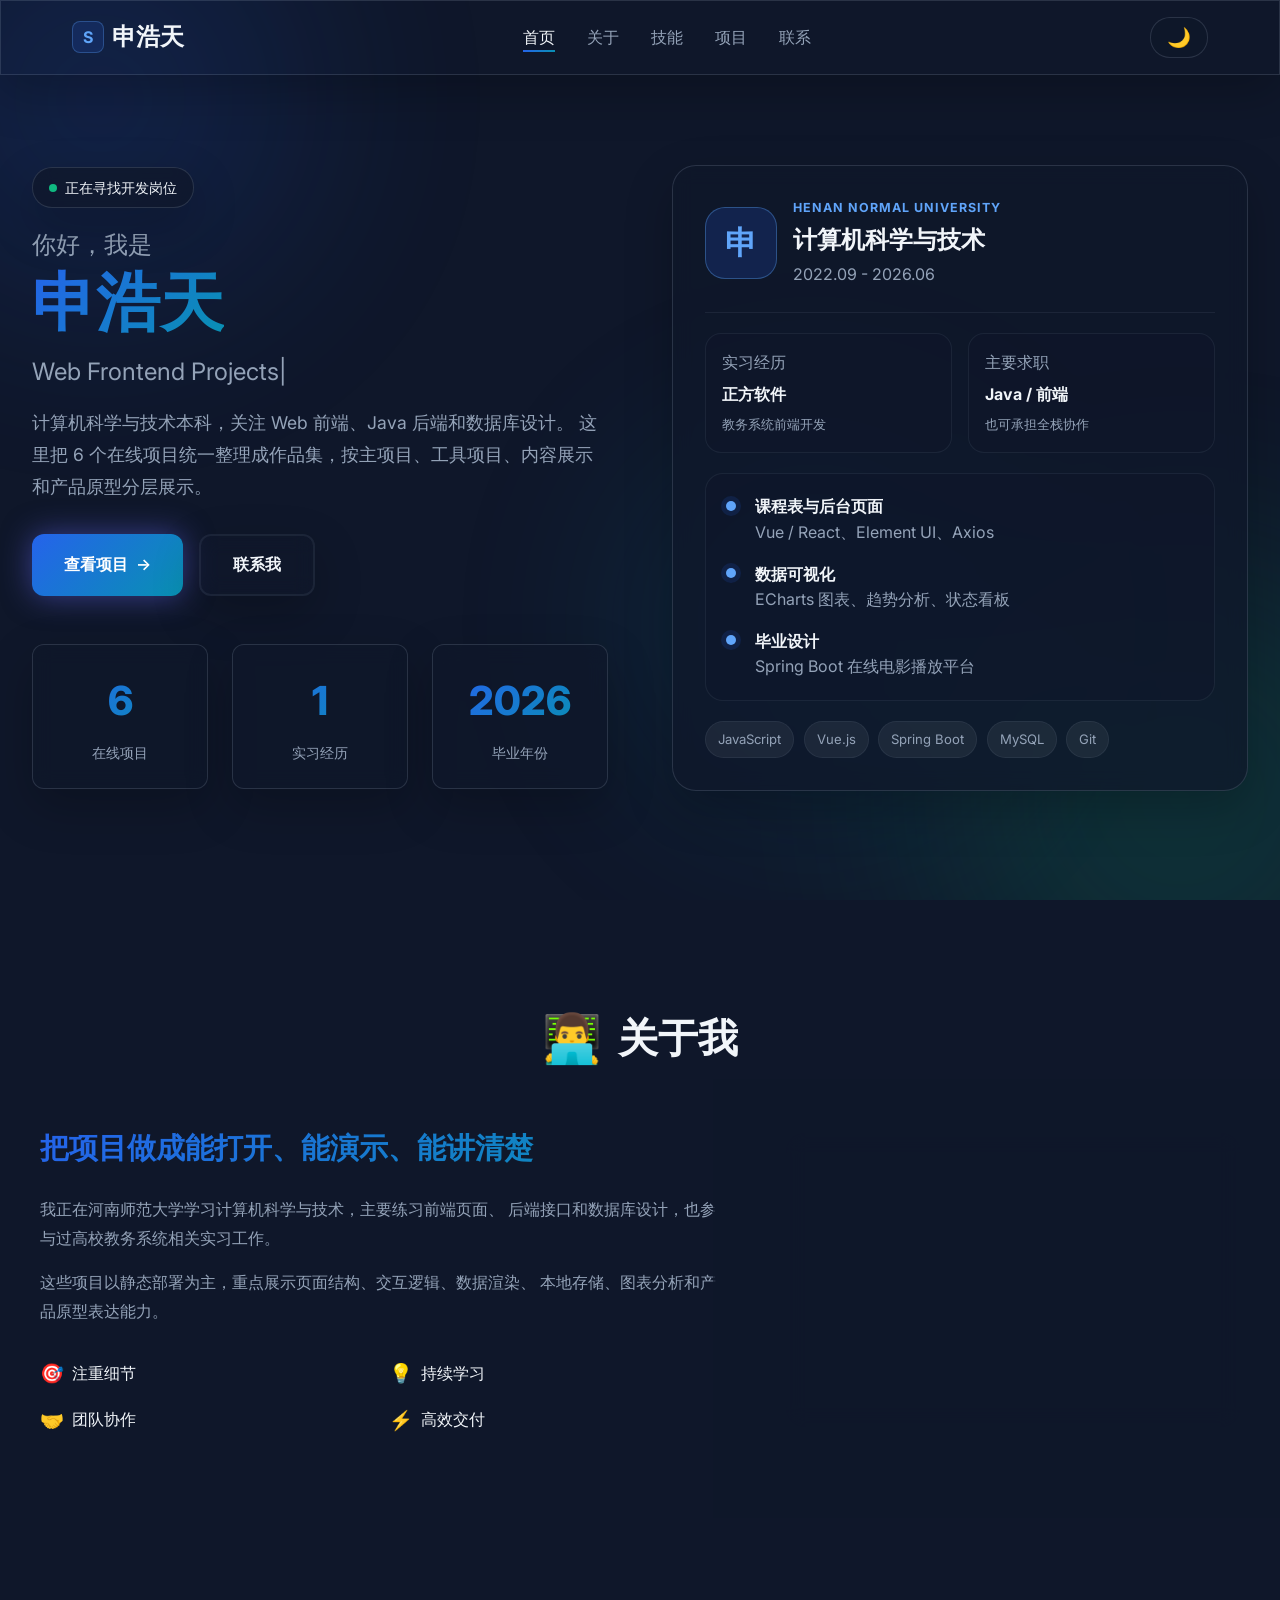
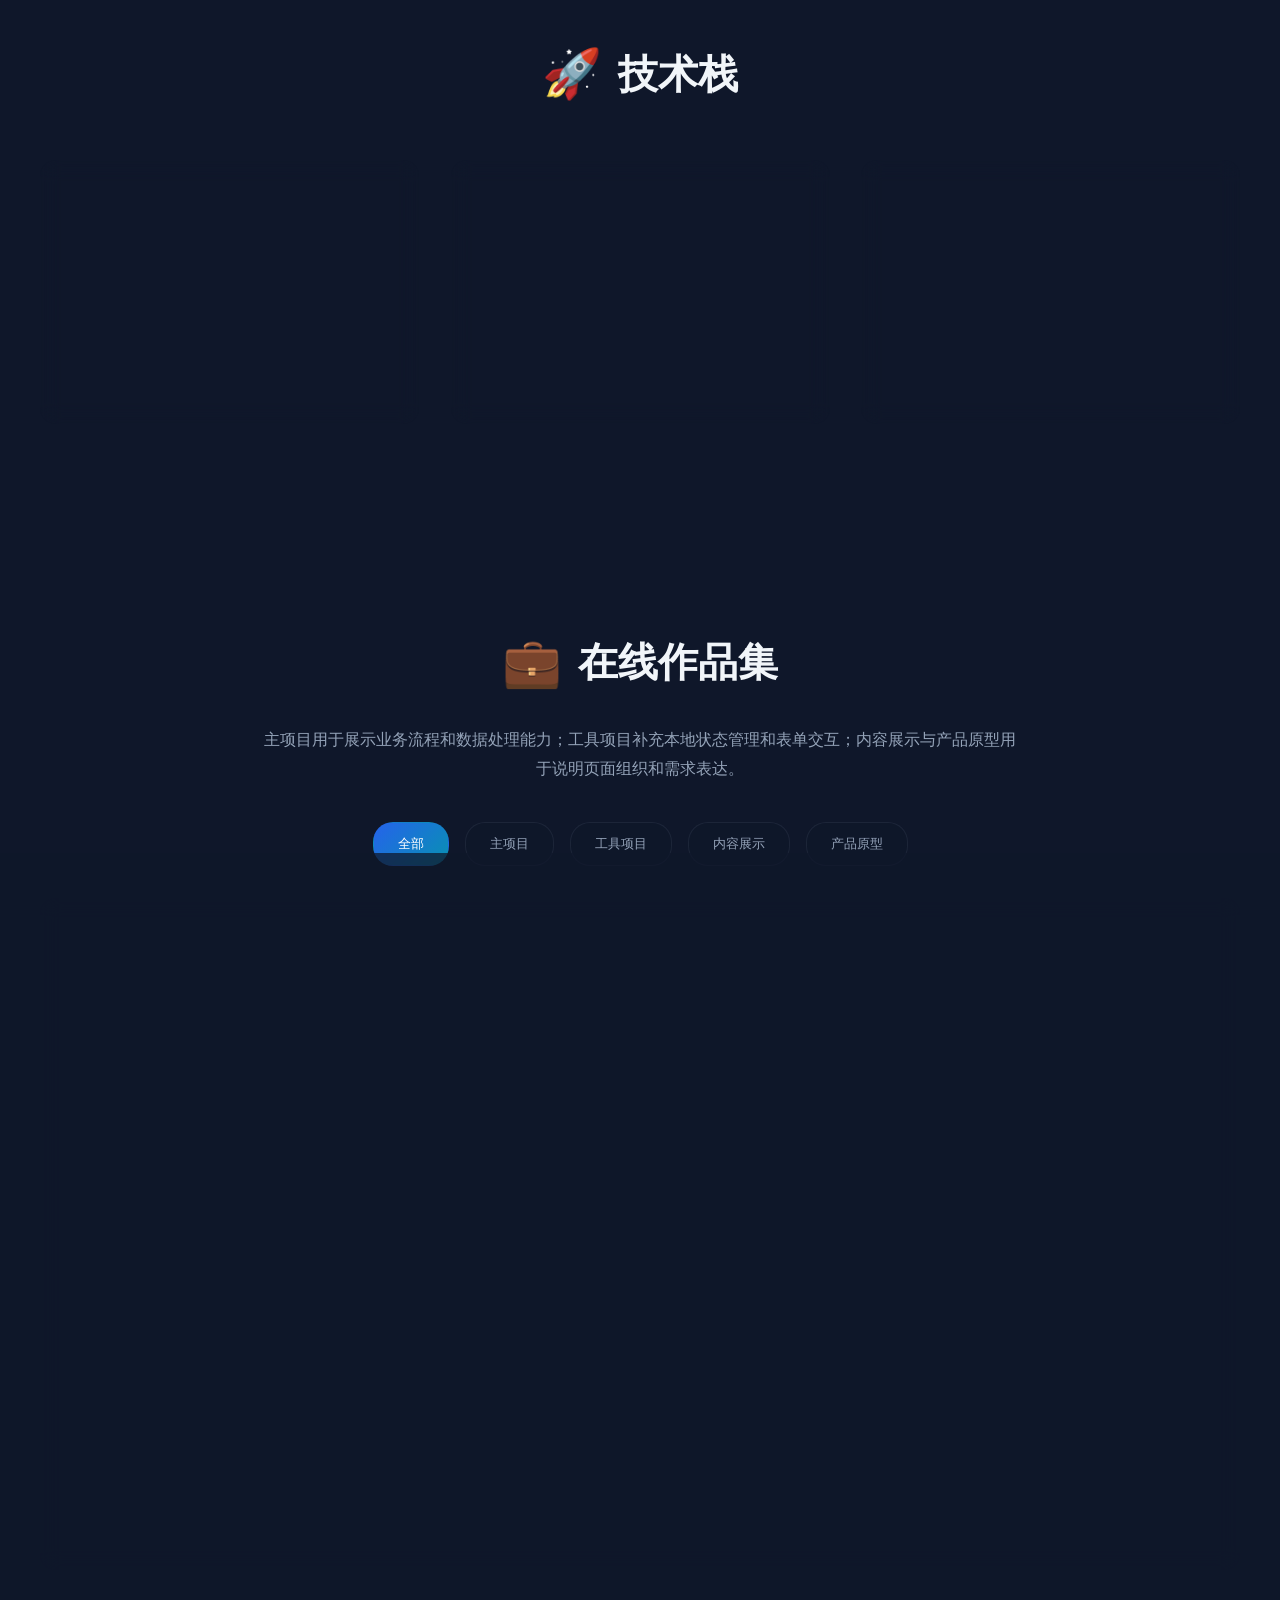
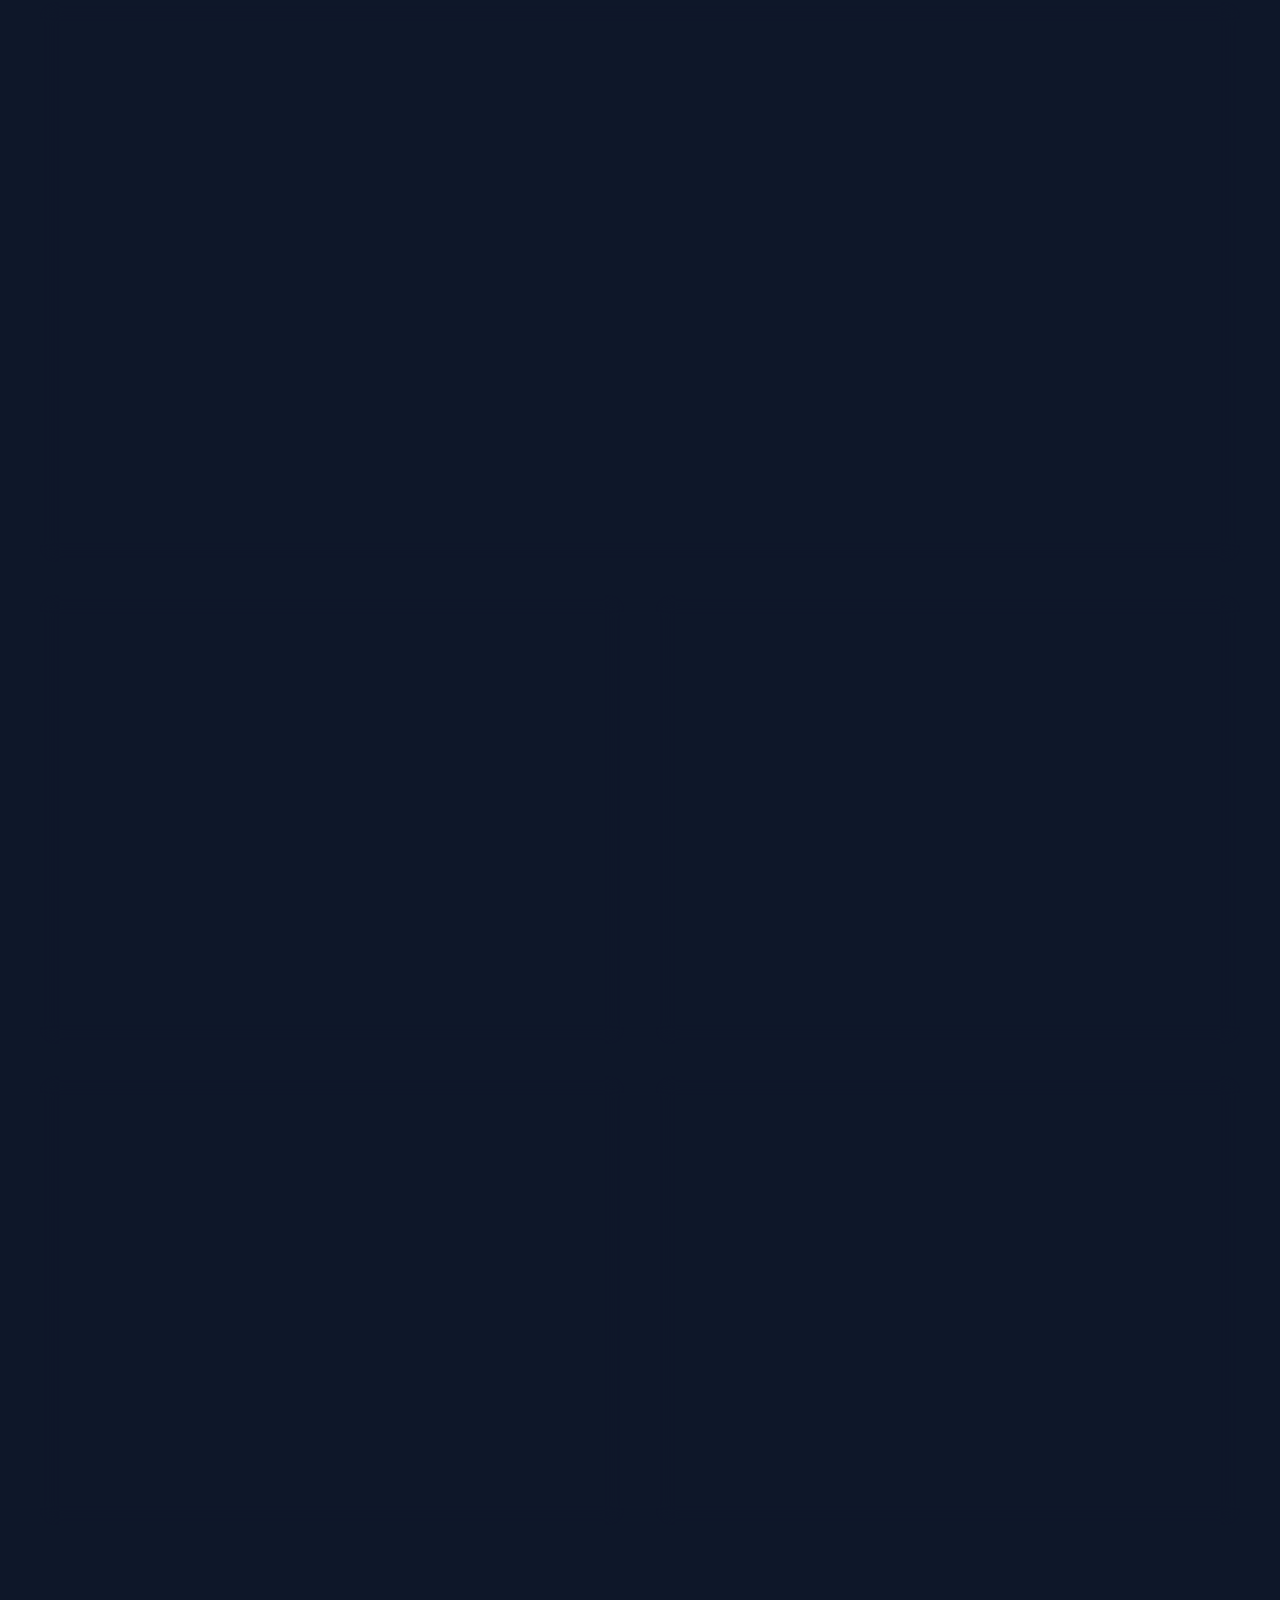
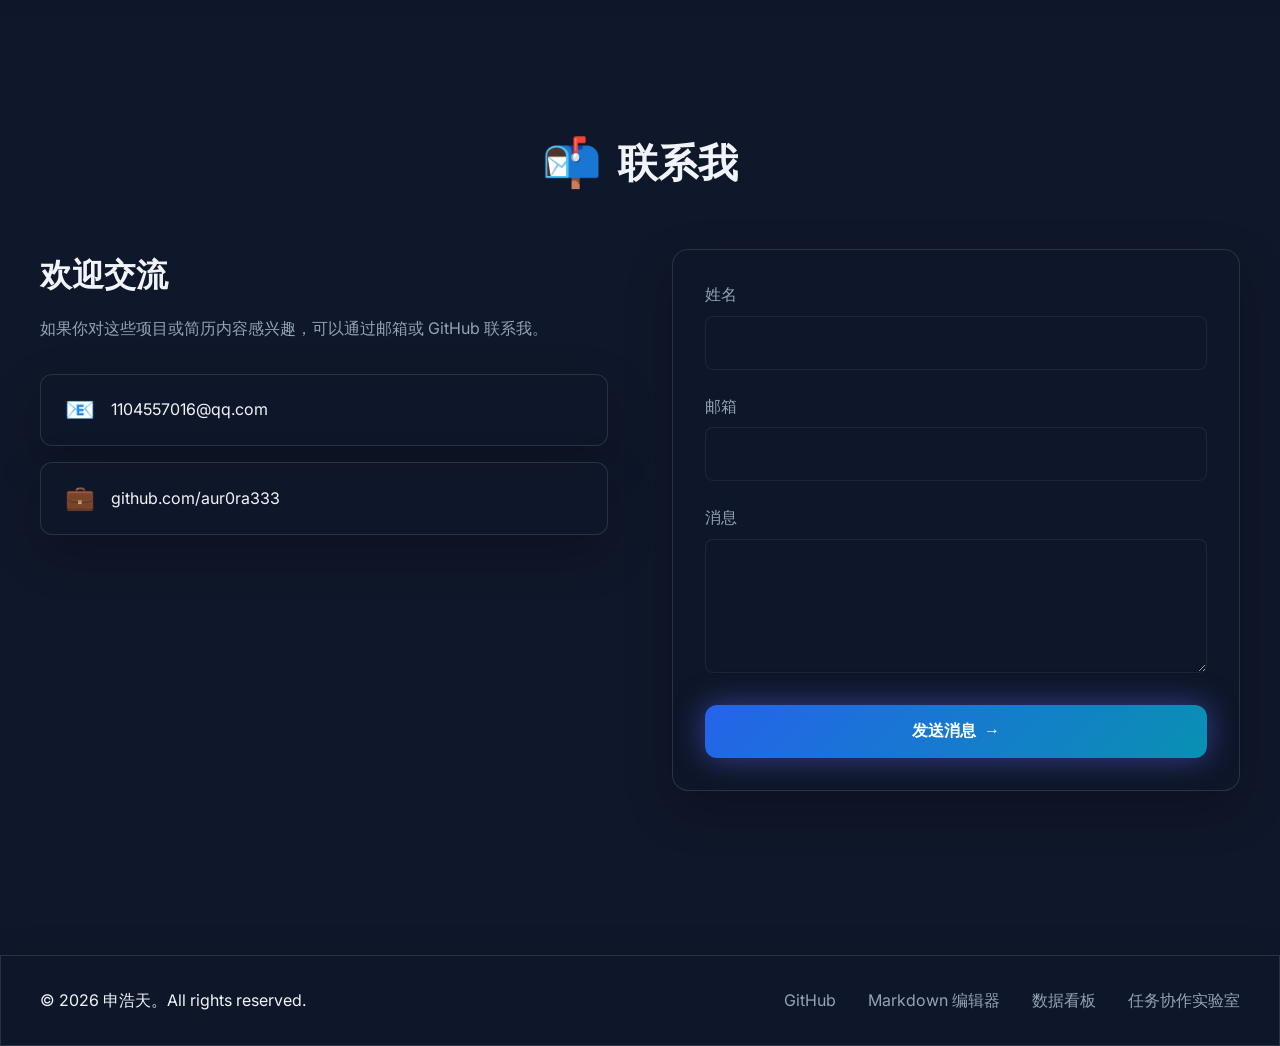
==== index.html @ bcca2efc "Unify portfolio project showcase" ====
<!DOCTYPE html>
<html lang="zh-CN">
<head>
    <meta charset="UTF-8">
    <meta name="viewport" content="width=device-width, initial-scale=1.0">
    <title>申浩天 - 个人作品集</title>
    <link rel="stylesheet" href="styles.css">
    <link rel="preconnect" href="https://fonts.googleapis.com">
    <link href="https://fonts.googleapis.com/css2?family=Inter:wght@300;400;500;600;700;800&display=swap" rel="stylesheet">
</head>
<body>
    <!-- 动态背景 -->
    <div class="animated-bg">
        <div class="gradient-orb orb-1"></div>
        <div class="gradient-orb orb-2"></div>
        <div class="gradient-orb orb-3"></div>
    </div>

    <!-- 导航栏 -->
    <nav class="navbar glass">
        <div class="nav-container">
            <div class="logo">
                <span class="logo-icon">S</span>
                <span class="logo-text">申浩天</span>
            </div>
            <ul class="nav-menu">
                <li><a href="#home" class="nav-link active">首页</a></li>
                <li><a href="#about" class="nav-link">关于</a></li>
                <li><a href="#skills" class="nav-link">技能</a></li>
                <li><a href="#projects" class="nav-link">项目</a></li>
                <li><a href="#contact" class="nav-link">联系</a></li>
            </ul>
            <button class="theme-toggle" id="theme-toggle">
                <span class="icon">🌙</span>
            </button>
        </div>
    </nav>

    <!-- 英雄区域 -->
    <section id="home" class="hero">
        <div class="hero-content">
            <div class="hero-badge glass">
                <span class="badge-dot"></span>
                <span>正在寻找开发岗位</span>
            </div>
            <h1 class="hero-title">
                <span class="greeting">你好，我是</span>
                <span class="name-gradient">申浩天</span>
            </h1>
            <p class="hero-subtitle typing-text">
                <span id="typing"></span><span class="cursor">|</span>
            </p>
            <p class="hero-description">
                计算机科学与技术本科，关注 Web 前端、Java 后端和数据库设计。
                这里把 6 个在线项目统一整理成作品集，按主项目、工具项目、内容展示和产品原型分层展示。
            </p>
            <div class="hero-buttons">
                <a href="#projects" class="btn btn-primary btn-glow">
                    <span>查看项目</span>
                    <span class="btn-icon">→</span>
                </a>
                <a href="#contact" class="btn btn-secondary glass">
                    <span>联系我</span>
                </a>
            </div>
            
            <div class="hero-stats">
                <div class="stat-card glass">
                    <div class="stat-number" data-count="6">0</div>
                    <div class="stat-label">在线项目</div>
                </div>
                <div class="stat-card glass">
                    <div class="stat-number" data-count="1"></div>
                    <div class="stat-label">实习经历</div>
                </div>
                <div class="stat-card glass">
                    <div class="stat-number" data-count="2026"></div>
                    <div class="stat-label">毕业年份</div>
                </div>
            </div>
        </div>
        
        <div class="hero-visual">
            <div class="profile-board glass">
                <div class="profile-header">
                    <div class="profile-avatar">申</div>
                    <div>
                        <p class="profile-kicker">Henan Normal University</p>
                        <h2>计算机科学与技术</h2>
                        <span>2022.09 - 2026.06</span>
                    </div>
                </div>
                <div class="profile-grid">
                    <div class="profile-tile">
                        <span>实习经历</span>
                        <strong>正方软件</strong>
                        <small>教务系统前端开发</small>
                    </div>
                    <div class="profile-tile">
                        <span>主要求职</span>
                        <strong>Java / 前端</strong>
                        <small>也可承担全栈协作</small>
                    </div>
                </div>
                <div class="timeline-card">
                    <div class="timeline-row">
                        <span class="timeline-dot"></span>
                        <div>
                            <strong>课程表与后台页面</strong>
                            <p>Vue / React、Element UI、Axios</p>
                        </div>
                    </div>
                    <div class="timeline-row">
                        <span class="timeline-dot"></span>
                        <div>
                            <strong>数据可视化</strong>
                            <p>ECharts 图表、趋势分析、状态看板</p>
                        </div>
                    </div>
                    <div class="timeline-row">
                        <span class="timeline-dot"></span>
                        <div>
                            <strong>毕业设计</strong>
                            <p>Spring Boot 在线电影播放平台</p>
                        </div>
                    </div>
                </div>
                <div class="profile-tags">
                    <span>JavaScript</span>
                    <span>Vue.js</span>
                    <span>Spring Boot</span>
                    <span>MySQL</span>
                    <span>Git</span>
                </div>
            </div>
        </div>
    </section>

    <!-- 关于我 -->
    <section id="about" class="section">
        <div class="section-container">
            <h2 class="section-title">
                <span class="title-icon">👨‍💻</span>
                <span class="title-text">关于我</span>
            </h2>
            <div class="about-grid">
                <div class="about-content">
                    <h3 class="about-heading">把项目做成能打开、能演示、能讲清楚</h3>
                    <p class="about-text">
                        我正在河南师范大学学习计算机科学与技术，主要练习前端页面、
                        后端接口和数据库设计，也参与过高校教务系统相关实习工作。
                    </p>
                    <p class="about-text">
                        这些项目以静态部署为主，重点展示页面结构、交互逻辑、数据渲染、
                        本地存储、图表分析和产品原型表达能力。
                    </p>
                    <div class="about-highlights">
                        <div class="highlight-item">
                            <span class="highlight-icon">🎯</span>
                            <span>注重细节</span>
                        </div>
                        <div class="highlight-item">
                            <span class="highlight-icon">💡</span>
                            <span>持续学习</span>
                        </div>
                        <div class="highlight-item">
                            <span class="highlight-icon">🤝</span>
                            <span>团队协作</span>
                        </div>
                        <div class="highlight-item">
                            <span class="highlight-icon">⚡</span>
                            <span>高效交付</span>
                        </div>
                    </div>
                </div>
                <div class="about-image">
                    <div class="experience-card glass">
                        <span class="card-label">Internship</span>
                        <h3>杭州市正方软件股份有限公司</h3>
                        <p>实施工程师（实习生） / 2025.03 - 2025.06</p>
                        <ul>
                            <li>参与高校教务管理系统前端页面开发</li>
                            <li>完成课程表、个人中心和后台面板等模块</li>
                            <li>处理 Axios 请求封装、Token 认证和图表展示</li>
                        </ul>
                    </div>
                </div>
            </div>
        </div>
    </section>

    <!-- 技能栈 -->
    <section id="skills" class="section">
        <div class="section-container">
            <h2 class="section-title">
                <span class="title-icon">🚀</span>
                <span class="title-text">技术栈</span>
            </h2>
            <div class="skills-grid">
                <div class="skill-category glass">
                    <h3>前端开发</h3>
                    <div class="skill-tags">
                        <span class="skill-tag">HTML5</span>
                        <span class="skill-tag">CSS3</span>
                        <span class="skill-tag">JavaScript</span>
                        <span class="skill-tag">React</span>
                        <span class="skill-tag">Vue.js</span>
                        <span class="skill-tag">ECharts</span>
                        <span class="skill-tag">Axios</span>
                    </div>
                </div>
                
                <div class="skill-category glass">
                    <h3>后端开发</h3>
                    <div class="skill-tags">
                        <span class="skill-tag">Java</span>
                        <span class="skill-tag">Spring Boot</span>
                        <span class="skill-tag">Node.js</span>
                        <span class="skill-tag">Express</span>
                        <span class="skill-tag">RESTful API</span>
                        <span class="skill-tag">JWT</span>
                    </div>
                </div>
                
                <div class="skill-category glass">
                    <h3>数据库与工具</h3>
                    <div class="skill-tags">
                        <span class="skill-tag">MySQL</span>
                        <span class="skill-tag">Redis</span>
                        <span class="skill-tag">Git</span>
                        <span class="skill-tag">Maven</span>
                        <span class="skill-tag">Postman</span>
                        <span class="skill-tag">JUnit</span>
                    </div>
                </div>
            </div>
        </div>
    </section>

    <!-- 项目展示 -->
    <section id="projects" class="section">
        <div class="section-container">
            <h2 class="section-title">
                <span class="title-icon">💼</span>
                <span class="title-text">在线作品集</span>
            </h2>
            <p class="section-lead">
                主项目用于展示业务流程和数据处理能力；工具项目补充本地状态管理和表单交互；内容展示与产品原型用于说明页面组织和需求表达。
            </p>
            
            <div class="projects-filter">
                <button class="filter-btn active" data-filter="all">全部</button>
                <button class="filter-btn" data-filter="primary">主项目</button>
                <button class="filter-btn" data-filter="tool">工具项目</button>
                <button class="filter-btn" data-filter="content">内容展示</button>
                <button class="filter-btn" data-filter="prototype">产品原型</button>
            </div>
            
            <div class="projects-grid">
                <!-- 重点项目：Markdown 编辑器 -->
                <div class="project-card glass featured" data-category="primary">
                    <div class="project-badge">重点项目</div>
                    <div class="project-image">
                        <div class="project-mockup editor-mockup">
                            <div class="mockup-toolbar"><span></span><span></span><span></span></div>
                            <div class="mockup-split">
                                <div>
                                    <b># Markdown</b>
                                    <p>实时预览</p>
                                    <p>历史版本</p>
                                </div>
                                <div>
                                    <h4>Preview</h4>
                                    <p></p>
                                    <p></p>
                                </div>
                            </div>
                        </div>
                        <div class="project-overlay">
                            <a href="https://aur0ra333.github.io/markdown-editor/" target="_blank" class="btn-view-project">在线演示</a>
                            <a href="https://github.com/aur0ra333/markdown-editor" target="_blank" class="btn-view-project">GitHub</a>
                        </div>
                    </div>
                    <div class="project-content">
                        <div class="project-header">
                            <h3 class="project-title">Markdown 编辑器</h3>
                            <span class="featured-tag">在线可用</span>
                        </div>
                        <p class="project-description">
                            面向笔记和项目文档整理的工作台，支持本地文档库、文件导入、搜索替换、目录跳转、历史版本和多格式导出。
                        </p>
                        <ul class="project-features">
                            <li>Marked.js 实时解析 Markdown</li>
                            <li>LocalStorage 管理文档库、草稿和版本历史</li>
                            <li>支持本地 .md/.txt 导入、搜索替换、格式整理</li>
                            <li>根据标题生成目录，导出 MD / HTML / PDF</li>
                        </ul>
                        <div class="project-tags">
                            <span class="tag highlight">JavaScript ES6+</span>
                            <span class="tag">Marked.js</span>
                            <span class="tag">LocalStorage</span>
                            <span class="tag">本地存储</span>
                        </div>
                        <div class="project-stats">
                            <div class="stat-item">
                                <span class="stat-icon">JS</span>
                                <span>原生 JavaScript</span>
                            </div>
                            <div class="stat-item">
                                <span class="stat-icon">MD</span>
                                <span>Markdown 解析</span>
                            </div>
                        </div>
                    </div>
                </div>
                
                <!-- 项目 2：数据可视化仪表板 -->
                <div class="project-card glass featured" data-category="primary">
                    <div class="project-badge">分析项目</div>
                    <div class="project-image">
                        <div class="project-mockup dashboard-mockup">
                            <div class="metric-row"><span></span><span></span><span></span></div>
                            <div class="chart-line"></div>
                            <div class="chart-bars"><span></span><span></span><span></span><span></span></div>
                        </div>
                        <div class="project-overlay">
                            <a href="https://aur0ra333.github.io/data-dashboard/" target="_blank" class="btn-view-project">在线演示</a>
                            <a href="https://github.com/aur0ra333/data-dashboard" target="_blank" class="btn-view-project">GitHub</a>
                        </div>
                    </div>
                    <div class="project-content">
                        <h3 class="project-title">数据可视化仪表板</h3>
                        <p class="project-description">
                            运营分析工具，支持时间范围和渠道筛选，KPI、图表和订单列表会根据筛选条件联动更新。
                        </p>
                        <ul class="project-features">
                            <li>基于模拟订单数据计算活跃用户、成交金额、订单数量和 SKU 数</li>
                            <li>Chart.js 渲染销售趋势、地区分布、订单状态和品类金额</li>
                            <li>支持渠道筛选、时间范围切换、订单展开和 CSV 导出</li>
                        </ul>
                        <div class="project-tags">
                            <span class="tag">Chart.js</span>
                            <span class="tag">JavaScript</span>
                            <span class="tag">响应式</span>
                            <span class="tag">CSV 导出</span>
                        </div>
                    </div>
                </div>
                
                <!-- 项目 3：个人博客系统 -->
                <div class="project-card glass" data-category="content">
                    <div class="project-image">
                        <div class="project-mockup blog-mockup">
                            <div class="post-line wide"></div>
                            <div class="post-line"></div>
                            <div class="tag-row"><span></span><span></span><span></span></div>
                            <div class="post-card-mini"></div>
                        </div>
                        <div class="project-overlay">
                            <a href="https://aur0ra333.github.io/portfolio-blog/" target="_blank" class="btn-view-project">在线演示</a>
                            <a href="https://github.com/aur0ra333/portfolio-blog" target="_blank" class="btn-view-project">GitHub</a>
                        </div>
                    </div>
                    <div class="project-content">
                        <h3 class="project-title">个人博客系统</h3>
                        <p class="project-description">
                            内容类页面练习项目，支持文章列表、搜索过滤、标签云、分页和文章弹窗。
                        </p>
                        <div class="project-tags">
                            <span class="tag">JavaScript</span>
                            <span class="tag">LocalStorage</span>
                            <span class="tag">UI/UX</span>
                        </div>
                    </div>
                </div>
                
                <!-- 项目 4：任务看板 -->
                <div class="project-card glass" data-category="tool">
                    <div class="project-image">
                        <div class="project-mockup todo-mockup">
                            <div class="todo-item done"></div>
                            <div class="todo-item"></div>
                            <div class="todo-item high"></div>
                            <div class="todo-meter"></div>
                        </div>
                        <div class="project-overlay">
                            <a href="https://aur0ra333.github.io/smart-todo-app/" target="_blank" class="btn-view-project">在线演示</a>
                            <a href="https://github.com/aur0ra333/smart-todo-app" target="_blank" class="btn-view-project">GitHub</a>
                        </div>
                    </div>
                    <div class="project-content">
                        <h3 class="project-title">任务看板</h3>
                        <p class="project-description">
                            轻量任务管理工具，支持状态流转、截止日期、搜索筛选、分类统计和 CSV 导出。
                        </p>
                        <div class="project-tags">
                            <span class="tag">LocalStorage</span>
                            <span class="tag">JavaScript</span>
                            <span class="tag">任务筛选</span>
                            <span class="tag">CSV 导出</span>
                        </div>
                    </div>
                </div>
                
                <!-- 项目 5：城市天气观察台 -->
                <div class="project-card glass" data-category="tool">
                    <div class="project-image">
                        <div class="project-mockup weather-mockup">
                            <div class="weather-temp">24°</div>
                            <div class="weather-lines"><span></span><span></span><span></span></div>
                            <div class="weather-days"><span></span><span></span><span></span><span></span></div>
                        </div>
                        <div class="project-overlay">
                            <a href="https://aur0ra333.github.io/weather-app/" target="_blank" class="btn-view-project">在线演示</a>
                            <a href="https://github.com/aur0ra333/weather-app" target="_blank" class="btn-view-project">GitHub</a>
                        </div>
                    </div>
                    <div class="project-content">
                        <h3 class="project-title">城市天气观察台</h3>
                        <p class="project-description">
                            天气数据展示工具，支持城市查询、单位切换、舒适度计算、五日趋势和城市对比。
                        </p>
                        <div class="project-tags">
                            <span class="tag">数据渲染</span>
                            <span class="tag">LocalStorage</span>
                            <span class="tag">响应式布局</span>
                            <span class="tag">单位换算</span>
                        </div>
                    </div>
                </div>

                <!-- 项目 6：任务协作实验室 -->
                <div class="project-card glass" data-category="prototype">
                    <div class="project-image">
                        <div class="project-mockup lab-mockup">
                            <div class="lab-top"><span></span><span></span></div>
                            <div class="lab-list">
                                <div></div>
                                <div></div>
                                <div></div>
                            </div>
                            <div class="lab-footer"><span></span><span></span><span></span></div>
                        </div>
                        <div class="project-overlay">
                            <a href="https://aur0ra333.github.io/ai-hire-humans/" target="_blank" class="btn-view-project">在线演示</a>
                            <a href="https://github.com/aur0ra333/ai-hire-humans" target="_blank" class="btn-view-project">GitHub</a>
                        </div>
                    </div>
                    <div class="project-content">
                        <h3 class="project-title">任务协作实验室</h3>
                        <p class="project-description">
                            产品原型项目，围绕任务发布、筛选搜索、详情弹窗、交付记录和质量标准组织页面。
                        </p>
                        <div class="project-tags">
                            <span class="tag">产品原型</span>
                            <span class="tag">筛选搜索</span>
                            <span class="tag">弹窗交互</span>
                            <span class="tag">静态部署</span>
                        </div>
                    </div>
                </div>
            </div>
        </div>
    </section>

    <!-- 联系方式 -->
    <section id="contact" class="section">
        <div class="section-container">
            <h2 class="section-title">
                <span class="title-icon">📬</span>
                <span class="title-text">联系我</span>
            </h2>
            <div class="contact-grid">
                <div class="contact-info">
                    <h3 class="contact-heading">欢迎交流</h3>
                    <p class="contact-text">
                        如果你对这些项目或简历内容感兴趣，可以通过邮箱或 GitHub 联系我。
                    </p>
                    <div class="contact-links">
                        <a href="mailto:1104557016@qq.com" class="contact-link glass">
                            <span class="link-icon">📧</span>
                            <span>1104557016@qq.com</span>
                        </a>
                        <a href="https://github.com/aur0ra333" target="_blank" class="contact-link glass">
                            <span class="link-icon">💼</span>
                            <span>github.com/aur0ra333</span>
                        </a>
                    </div>
                </div>
                <form class="contact-form glass" id="contact-form">
                    <div class="form-group">
                        <label for="name">姓名</label>
                        <input type="text" id="name" name="name" required />
                    </div>
                    <div class="form-group">
                        <label for="email">邮箱</label>
                        <input type="email" id="email" name="email" required />
                    </div>
                    <div class="form-group">
                        <label for="message">消息</label>
                        <textarea id="message" name="message" rows="5" required></textarea>
                    </div>
                    <button type="submit" class="btn btn-primary btn-glow btn-full">
                        <span>发送消息</span>
                        <span class="btn-icon">→</span>
                    </button>
                </form>
            </div>
        </div>
    </section>

    <!-- 页脚 -->
    <footer class="footer glass">
        <div class="footer-content">
            <p>&copy; 2026 申浩天。All rights reserved.</p>
            <div class="social-links">
                <a href="https://github.com/aur0ra333" class="social-link">GitHub</a>
                <a href="https://aur0ra333.github.io/markdown-editor/" class="social-link">Markdown 编辑器</a>
                <a href="https://aur0ra333.github.io/data-dashboard/" class="social-link">数据看板</a>
                <a href="https://aur0ra333.github.io/ai-hire-humans/" class="social-link">任务协作实验室</a>
            </div>
        </div>
    </footer>

    <script src="app.js"></script>
</body>
</html>
---- styles.css ----
/* ====================
   现代极简主义设计风格
   ==================== */

:root {
    /* 配色方案 */
    --primary: #2563eb;
    --primary-dark: #1d4ed8;
    --primary-light: #60a5fa;
    --secondary: #10b981;
    --accent: #0891b2;
    
    /* 深色主题 */
    --bg-dark: #0f172a;
    --bg-card: rgba(30, 41, 59, 0.7);
    --text-primary: #f1f5f9;
    --text-secondary: #94a3b8;
    --border: rgba(148, 163, 184, 0.1);
    
    /* 浅色主题 */
    --bg-light: #f8fafc;
    --bg-card-light: rgba(255, 255, 255, 0.8);
    --text-primary-light: #1e293b;
    --text-secondary-light: #64748b;
    --border-light: rgba(0, 0, 0, 0.08);
    
    /* 渐变 */
    --gradient-1: linear-gradient(135deg, #2563eb 0%, #0891b2 100%);
    --gradient-2: linear-gradient(135deg, #334155 0%, #0f172a 100%);
    --gradient-3: linear-gradient(135deg, #0ea5e9 0%, #10b981 100%);
    --gradient-4: linear-gradient(135deg, #16a34a 0%, #0891b2 100%);
    
    /* 玻璃态效果 */
    --glass-bg: rgba(15, 23, 42, 0.74);
    --glass-border: rgba(148, 163, 184, 0.2);
    --glass-shadow: 0 18px 48px rgba(0, 0, 0, 0.22);
    
    /* 动画 */
    --transition: all 0.3s cubic-bezier(0.4, 0, 0.2, 1);
    --transition-slow: all 0.5s cubic-bezier(0.4, 0, 0.2, 1);
}

/* ====================
   基础样式
   ==================== */

* {
    margin: 0;
    padding: 0;
    box-sizing: border-box;
}

html {
    scroll-behavior: smooth;
    scroll-padding-top: 80px;
}

body {
    font-family: 'Inter', -apple-system, BlinkMacSystemFont, 'Segoe UI', sans-serif;
    background: var(--bg-dark);
    color: var(--text-primary);
    line-height: 1.6;
    overflow-x: hidden;
}

/* ====================
   动态背景
   ==================== */

.animated-bg {
    position: fixed;
    top: 0;
    left: 0;
    width: 100%;
    height: 100%;
    z-index: -1;
    overflow: hidden;
}

.gradient-orb {
    position: absolute;
    border-radius: 50%;
    filter: blur(110px);
    opacity: 0.16;
    animation: float 24s infinite ease-in-out;
}

.orb-1 {
    width: 400px;
    height: 400px;
    background: var(--primary);
    top: -100px;
    left: -100px;
    animation-delay: 0s;
}

.orb-2 {
    width: 500px;
    height: 500px;
    background: var(--secondary);
    bottom: -150px;
    right: -150px;
    animation-delay: -7s;
}

.orb-3 {
    width: 350px;
    height: 350px;
    background: var(--accent);
    top: 50%;
    left: 50%;
    animation-delay: -14s;
}

@keyframes float {
    0%, 100% {
        transform: translate(0, 0) scale(1);
    }
    33% {
        transform: translate(50px, -50px) scale(1.1);
    }
    66% {
        transform: translate(-50px, 50px) scale(0.9);
    }
}

/* ====================
   玻璃态效果
   ==================== */

.glass {
    background: var(--glass-bg);
    backdrop-filter: blur(10px);
    -webkit-backdrop-filter: blur(10px);
    border: 1px solid var(--glass-border);
    box-shadow: var(--glass-shadow);
}

/* ====================
   导航栏
   ==================== */

.navbar {
    position: fixed;
    top: 0;
    left: 0;
    right: 0;
    z-index: 1000;
    padding: 1rem 0;
}

.nav-container {
    max-width: 1200px;
    margin: 0 auto;
    padding: 0 2rem;
    display: flex;
    justify-content: space-between;
    align-items: center;
}

.logo {
    display: flex;
    align-items: center;
    gap: 0.5rem;
    font-size: 1.5rem;
    font-weight: 700;
}

.logo-icon {
    display: inline-flex;
    align-items: center;
    justify-content: center;
    width: 32px;
    height: 32px;
    border-radius: 8px;
    background: rgba(37, 99, 235, 0.16);
    border: 1px solid rgba(96, 165, 250, 0.3);
    color: var(--primary-light);
    font-size: 1rem;
    font-weight: 700;
}

.nav-menu {
    display: flex;
    list-style: none;
    gap: 2rem;
}

.nav-link {
    color: var(--text-secondary);
    text-decoration: none;
    font-weight: 500;
    transition: var(--transition);
    position: relative;
}

.nav-link:hover, .nav-link.active {
    color: var(--text-primary);
}

.nav-link::after {
    content: '';
    position: absolute;
    bottom: -5px;
    left: 0;
    width: 0;
    height: 2px;
    background: var(--gradient-1);
    transition: var(--transition);
}

.nav-link:hover::after, .nav-link.active::after {
    width: 100%;
}

.theme-toggle {
    background: var(--glass-bg);
    border: 1px solid var(--glass-border);
    padding: 0.5rem 1rem;
    border-radius: 20px;
    cursor: pointer;
    transition: var(--transition);
    font-size: 1.2rem;
}

.theme-toggle:hover {
    transform: scale(1.1);
}

/* ====================
   按钮样式
   ==================== */

.btn {
    display: inline-flex;
    align-items: center;
    gap: 0.5rem;
    padding: 1rem 2rem;
    border-radius: 12px;
    font-weight: 600;
    text-decoration: none;
    transition: var(--transition);
    cursor: pointer;
    border: none;
    font-size: 1rem;
}

.btn-icon {
    transition: var(--transition);
}

.btn:hover .btn-icon {
    transform: translateX(5px);
}

.btn-primary {
    background: var(--gradient-1);
    color: white;
}

.btn-glow {
    box-shadow: 0 0 30px rgba(99, 102, 241, 0.5);
}

.btn-glow:hover {
    box-shadow: 0 0 50px rgba(99, 102, 241, 0.7);
    transform: translateY(-2px);
}

.btn-secondary {
    background: transparent;
    color: var(--text-primary);
    border: 2px solid var(--border);
}

.btn-full {
    width: 100%;
    justify-content: center;
}

/* ====================
   英雄区域
   ==================== */

.hero {
    min-height: 100vh;
    display: grid;
    grid-template-columns: 1fr 1fr;
    gap: 4rem;
    align-items: center;
    padding: 120px 2rem 4rem;
    max-width: 1400px;
    margin: 0 auto;
}

.hero-content {
    animation: slideInLeft 1s ease-out;
}

@keyframes slideInLeft {
    from {
        opacity: 0;
        transform: translateX(-50px);
    }
    to {
        opacity: 1;
        transform: translateX(0);
    }
}

.hero-badge {
    display: inline-flex;
    align-items: center;
    gap: 0.5rem;
    padding: 0.5rem 1rem;
    border-radius: 20px;
    font-size: 0.9rem;
    margin-bottom: 1.5rem;
}

.badge-dot {
    width: 8px;
    height: 8px;
    background: #10b981;
    border-radius: 50%;
    animation: pulse 2s infinite;
}

@keyframes pulse {
    0%, 100% {
        opacity: 1;
        transform: scale(1);
    }
    50% {
        opacity: 0.5;
        transform: scale(1.2);
    }
}

.hero-title {
    font-size: 4rem;
    font-weight: 800;
    line-height: 1.1;
    margin-bottom: 1rem;
}

.greeting {
    display: block;
    font-size: 1.5rem;
    color: var(--text-secondary);
    font-weight: 400;
    margin-bottom: 0.5rem;
}

.name-gradient {
    background: var(--gradient-1);
    -webkit-background-clip: text;
    -webkit-text-fill-color: transparent;
    background-clip: text;
}

.hero-subtitle {
    font-size: 1.5rem;
    color: var(--text-secondary);
    margin-bottom: 1rem;
    min-height: 1.6em;
}

.cursor {
    animation: blink 1s infinite;
}

@keyframes blink {
    0%, 100% { opacity: 1; }
    50% { opacity: 0; }
}

.hero-description {
    color: var(--text-secondary);
    font-size: 1.1rem;
    line-height: 1.8;
    margin-bottom: 2rem;
}

.hero-buttons {
    display: flex;
    gap: 1rem;
    margin-bottom: 3rem;
}

.hero-stats {
    display: grid;
    grid-template-columns: repeat(3, 1fr);
    gap: 1.5rem;
}

.stat-card {
    padding: 1.5rem;
    border-radius: 12px;
    text-align: center;
    transition: var(--transition);
}

.stat-card:hover {
    transform: translateY(-5px);
}

.stat-number {
    font-size: 2.5rem;
    font-weight: 800;
    background: var(--gradient-1);
    -webkit-background-clip: text;
    -webkit-text-fill-color: transparent;
    background-clip: text;
}

.stat-label {
    color: var(--text-secondary);
    font-size: 0.9rem;
    margin-top: 0.5rem;
}

/* 代码窗口 */

.hero-visual {
    animation: slideInRight 1s ease-out;
}

@keyframes slideInRight {
    from {
        opacity: 0;
        transform: translateX(50px);
    }
    to {
        opacity: 1;
        transform: translateX(0);
    }
}

.profile-board {
    border-radius: 24px;
    padding: 2rem;
}

.profile-header {
    display: flex;
    align-items: center;
    gap: 1rem;
    padding-bottom: 1.5rem;
    border-bottom: 1px solid var(--border);
}

.profile-avatar {
    width: 72px;
    height: 72px;
    border-radius: 20px;
    display: grid;
    place-items: center;
    background: rgba(37, 99, 235, 0.18);
    border: 1px solid rgba(96, 165, 250, 0.35);
    color: var(--primary-light);
    font-size: 2rem;
    font-weight: 800;
}

.profile-kicker,
.card-label {
    color: var(--primary-light);
    font-size: 0.78rem;
    font-weight: 700;
    letter-spacing: 0.08em;
    text-transform: uppercase;
}

.profile-header h2 {
    font-size: 1.5rem;
    margin: 0.2rem 0;
}

.profile-header span,
.profile-tile span,
.profile-tile small,
.timeline-row p {
    color: var(--text-secondary);
}

.profile-grid {
    display: grid;
    grid-template-columns: repeat(2, 1fr);
    gap: 1rem;
    margin: 1.25rem 0;
}

.profile-tile {
    padding: 1rem;
    border: 1px solid var(--border);
    border-radius: 16px;
    background: rgba(15, 23, 42, 0.36);
}

.profile-tile strong {
    display: block;
    margin: 0.4rem 0 0.2rem;
}

.timeline-card {
    display: grid;
    gap: 1rem;
    padding: 1.25rem;
    border-radius: 18px;
    background: rgba(15, 23, 42, 0.42);
    border: 1px solid var(--border);
}

.timeline-row {
    display: grid;
    grid-template-columns: 16px 1fr;
    gap: 0.8rem;
}

.timeline-dot {
    width: 10px;
    height: 10px;
    margin-top: 0.4rem;
    border-radius: 50%;
    background: var(--primary-light);
    box-shadow: 0 0 0 5px rgba(37, 99, 235, 0.14);
}

.profile-tags {
    display: flex;
    flex-wrap: wrap;
    gap: 0.6rem;
    margin-top: 1.25rem;
}

.profile-tags span {
    padding: 0.45rem 0.75rem;
    border-radius: 999px;
    background: rgba(255, 255, 255, 0.06);
    border: 1px solid var(--border);
    color: var(--text-secondary);
    font-size: 0.82rem;
}

/* ====================
   Section 通用样式
   ==================== */

.section {
    padding: 100px 2rem;
}

.section-container {
    max-width: 1200px;
    margin: 0 auto;
}

.section-title {
    display: flex;
    align-items: center;
    gap: 1rem;
    font-size: 2.5rem;
    font-weight: 700;
    margin-bottom: 3rem;
    justify-content: center;
}

.section-lead {
    max-width: 760px;
    margin: -1.5rem auto 2.5rem;
    color: var(--text-secondary);
    text-align: center;
    line-height: 1.8;
}

.title-icon {
    font-size: 3rem;
}

/* ====================
   关于我
   ==================== */

.about-grid {
    display: grid;
    grid-template-columns: 1.5fr 1fr;
    gap: 4rem;
    align-items: center;
}

.about-heading {
    font-size: 1.8rem;
    margin-bottom: 1.5rem;
    background: var(--gradient-1);
    -webkit-background-clip: text;
    -webkit-text-fill-color: transparent;
    background-clip: text;
}

.about-text {
    color: var(--text-secondary);
    margin-bottom: 1rem;
    line-height: 1.8;
}

.about-highlights {
    display: grid;
    grid-template-columns: repeat(2, 1fr);
    gap: 1rem;
    margin-top: 2rem;
}

.highlight-item {
    display: flex;
    align-items: center;
    gap: 0.5rem;
    color: var(--text-primary);
}

.highlight-icon {
    font-size: 1.2rem;
}

.experience-card {
    padding: 2rem;
    border-radius: 20px;
}

.experience-card h3 {
    margin: 0.6rem 0;
    font-size: 1.4rem;
}

.experience-card p {
    color: var(--text-secondary);
    margin-bottom: 1.2rem;
}

.experience-card ul {
    display: grid;
    gap: 0.8rem;
    color: var(--text-secondary);
    padding-left: 1.1rem;
}

/* ====================
   技能栈
   ==================== */

.skills-grid {
    display: grid;
    grid-template-columns: repeat(3, 1fr);
    gap: 2rem;
}

.skill-category {
    padding: 2rem;
    border-radius: 16px;
    text-align: center;
    transition: var(--transition);
}

.skill-category:hover {
    transform: translateY(-10px);
}

.category-icon {
    font-size: 3rem;
    margin-bottom: 1rem;
}

.skill-category h3 {
    font-size: 1.5rem;
    margin-bottom: 1.5rem;
}

.skill-tags {
    display: flex;
    flex-wrap: wrap;
    gap: 0.5rem;
    justify-content: center;
}

.skill-tag {
    padding: 0.5rem 1rem;
    background: var(--glass-bg);
    border-radius: 20px;
    font-size: 0.85rem;
    border: 1px solid var(--border);
}

/* ====================
   项目展示
   ==================== */

.projects-filter {
    display: flex;
    justify-content: center;
    gap: 1rem;
    margin-bottom: 2rem;
}

.filter-btn {
    padding: 0.75rem 1.5rem;
    background: var(--glass-bg);
    border: 1px solid var(--border);
    border-radius: 20px;
    color: var(--text-secondary);
    cursor: pointer;
    transition: var(--transition);
}

.filter-btn:hover, .filter-btn.active {
    background: var(--gradient-1);
    color: white;
    border-color: transparent;
}

.projects-grid {
    display: grid;
    grid-template-columns: repeat(2, 1fr);
    gap: 2rem;
}

.project-card {
    border-radius: 16px;
    overflow: hidden;
    transition: var(--transition);
    position: relative;
}

.project-card:hover {
    transform: translateY(-10px);
}

/* 重点项目突出显示 */
.project-card.featured {
    grid-column: span 2;
    border: 2px solid var(--primary);
    box-shadow: 0 0 30px rgba(99, 102, 241, 0.3);
}

.project-card.featured:hover {
    transform: translateY(-15px) scale(1.02);
    box-shadow: 0 0 40px rgba(99, 102, 241, 0.5);
}

.project-badge {
    position: absolute;
    top: 15px;
    right: 15px;
    background: linear-gradient(135deg, #fbbf24, #f59e0b);
    color: white;
    padding: 0.5rem 1rem;
    border-radius: 20px;
    font-size: 0.85rem;
    font-weight: 600;
    z-index: 10;
    box-shadow: 0 4px 15px rgba(251, 191, 36, 0.4);
}

.project-header {
    display: flex;
    justify-content: space-between;
    align-items: center;
    margin-bottom: 0.5rem;
}

.featured-tag {
    background: linear-gradient(135deg, #ef4444, #dc2626);
    color: white;
    padding: 0.3rem 0.8rem;
    border-radius: 15px;
    font-size: 0.75rem;
    font-weight: 600;
    animation: pulse 2s infinite;
}

@keyframes pulse {
    0%, 100% { transform: scale(1); }
    50% { transform: scale(1.05); }
}

.project-features {
    list-style: none;
    margin: 1rem 0;
    padding: 0;
}

.project-features li {
    padding: 0.5rem 0;
    color: var(--text-secondary);
    font-size: 0.9rem;
    border-bottom: 1px solid var(--border);
}

.project-features li:last-child {
    border-bottom: none;
}

.project-stats {
    display: flex;
    gap: 1rem;
    margin-top: 1rem;
    padding-top: 1rem;
    border-top: 1px solid var(--border);
}

.stat-item {
    display: flex;
    align-items: center;
    gap: 0.5rem;
    font-size: 0.85rem;
    color: var(--text-secondary);
}

.stat-icon {
    font-size: 1.2rem;
}

.tag.highlight {
    background: var(--primary);
    color: white;
    font-weight: 600;
}

.project-image {
    height: 250px;
    background: var(--gradient-1);
    display: flex;
    align-items: center;
    justify-content: center;
    position: relative;
    overflow: hidden;
}

.project-mockup {
    width: min(82%, 420px);
    min-height: 160px;
    padding: 1rem;
    border-radius: 18px;
    background: rgba(15, 23, 42, 0.72);
    border: 1px solid rgba(255, 255, 255, 0.16);
    box-shadow: 0 18px 50px rgba(15, 23, 42, 0.28);
}

.mockup-toolbar,
.metric-row,
.tag-row,
.weather-days {
    display: flex;
    gap: 0.5rem;
}

.mockup-toolbar span,
.metric-row span,
.tag-row span,
.weather-days span {
    display: block;
    height: 10px;
    border-radius: 999px;
    background: rgba(96, 165, 250, 0.55);
}

.mockup-toolbar span { width: 44px; }

.mockup-split {
    display: grid;
    grid-template-columns: 1fr 1fr;
    gap: 1rem;
    margin-top: 1rem;
}

.mockup-split > div {
    min-height: 108px;
    padding: 0.9rem;
    border-radius: 12px;
    background: rgba(255, 255, 255, 0.07);
}

.mockup-split b,
.mockup-split h4,
.weather-temp {
    color: #fff;
}

.mockup-split p,
.blog-mockup .post-line,
.weather-lines span {
    display: block;
    height: 9px;
    margin-top: 0.8rem;
    border-radius: 999px;
    background: rgba(226, 232, 240, 0.35);
}

.chart-line {
    height: 64px;
    margin: 1rem 0;
    border-radius: 14px;
    background: linear-gradient(135deg, rgba(96, 165, 250, 0.35), rgba(16, 185, 129, 0.2));
    border: 1px solid rgba(255, 255, 255, 0.12);
}

.metric-row span { flex: 1; height: 30px; }

.chart-bars {
    display: flex;
    align-items: end;
    gap: 0.6rem;
    height: 54px;
}

.chart-bars span {
    flex: 1;
    border-radius: 8px 8px 0 0;
    background: rgba(96, 165, 250, 0.55);
}

.chart-bars span:nth-child(1) { height: 36%; }
.chart-bars span:nth-child(2) { height: 76%; }
.chart-bars span:nth-child(3) { height: 52%; }
.chart-bars span:nth-child(4) { height: 88%; }

.blog-mockup .post-line { width: 70%; }
.blog-mockup .post-line.wide { width: 94%; height: 18px; }
.tag-row span { width: 54px; margin-top: 1rem; }

.post-card-mini {
    height: 54px;
    margin-top: 1rem;
    border-radius: 12px;
    background: rgba(255, 255, 255, 0.08);
}

.todo-item {
    height: 26px;
    margin-bottom: 0.8rem;
    border-radius: 10px;
    background: rgba(255, 255, 255, 0.1);
    border-left: 4px solid rgba(96, 165, 250, 0.8);
}

.todo-item.done { opacity: 0.65; border-left-color: #10b981; }
.todo-item.high { border-left-color: #f59e0b; }

.todo-meter {
    height: 12px;
    border-radius: 999px;
    background: linear-gradient(90deg, #10b981 64%, rgba(255, 255, 255, 0.12) 64%);
}

.weather-temp {
    font-size: 3rem;
    font-weight: 800;
}

.weather-lines span {
    width: 76%;
}

.weather-lines span:nth-child(2) { width: 58%; }
.weather-lines span:nth-child(3) { width: 42%; }
.weather-days span {
    flex: 1;
    height: 42px;
    margin-top: 1rem;
    background: rgba(255, 255, 255, 0.1);
}

.lab-top,
.lab-footer {
    display: flex;
    gap: 0.6rem;
}

.lab-top span,
.lab-footer span {
    height: 28px;
    border-radius: 999px;
    background: rgba(16, 185, 129, 0.32);
}

.lab-top span:first-child { flex: 1.3; }
.lab-top span:last-child { flex: 0.7; }

.lab-list {
    display: grid;
    gap: 0.7rem;
    margin: 1rem 0;
}

.lab-list div {
    height: 34px;
    border-radius: 12px;
    background: rgba(255, 255, 255, 0.1);
    border-left: 4px solid rgba(251, 191, 36, 0.8);
}

.lab-footer span {
    flex: 1;
    height: 18px;
    background: rgba(96, 165, 250, 0.45);
}

.project-overlay {
    position: absolute;
    inset: 0;
    background: rgba(0, 0, 0, 0.8);
    display: flex;
    align-items: center;
    justify-content: center;
    opacity: 0;
    transition: var(--transition);
}

.project-card:hover .project-overlay {
    opacity: 1;
}

.btn-view-project {
    padding: 1rem 2rem;
    background: white;
    color: var(--bg-dark);
    text-decoration: none;
    border-radius: 12px;
    font-weight: 600;
    transition: var(--transition);
}

.btn-view-project:hover {
    transform: scale(1.05);
}

.project-content {
    padding: 1.5rem;
}

.project-title {
    font-size: 1.5rem;
    margin-bottom: 0.5rem;
}

.project-description {
    color: var(--text-secondary);
    margin-bottom: 1rem;
}

.project-tags {
    display: flex;
    flex-wrap: wrap;
    gap: 0.5rem;
}

.project-tags .tag {
    padding: 0.4rem 1rem;
    background: var(--glass-bg);
    border-radius: 20px;
    font-size: 0.8rem;
    border: 1px solid var(--border);
}

/* ====================
   联系方式
   ==================== */

.contact-grid {
    display: grid;
    grid-template-columns: 1fr 1fr;
    gap: 4rem;
}

.contact-heading {
    font-size: 2rem;
    margin-bottom: 1rem;
}

.contact-text {
    color: var(--text-secondary);
    margin-bottom: 2rem;
}

.contact-links {
    display: flex;
    flex-direction: column;
    gap: 1rem;
}

.contact-link {
    display: flex;
    align-items: center;
    gap: 1rem;
    padding: 1rem 1.5rem;
    border-radius: 12px;
    text-decoration: none;
    color: var(--text-primary);
    transition: var(--transition);
}

.contact-link:hover {
    transform: translateX(10px);
}

.link-icon {
    font-size: 1.5rem;
}

.contact-form {
    padding: 2rem;
    border-radius: 16px;
}

.form-group {
    margin-bottom: 1.5rem;
}

.form-group label {
    display: block;
    margin-bottom: 0.5rem;
    color: var(--text-secondary);
}

.form-group input,
.form-group textarea {
    width: 100%;
    padding: 1rem;
    background: var(--glass-bg);
    border: 1px solid var(--border);
    border-radius: 8px;
    color: var(--text-primary);
    font-family: inherit;
    font-size: 1rem;
    transition: var(--transition);
}

.form-group input:focus,
.form-group textarea:focus {
    outline: none;
    border-color: var(--primary);
}

/* ====================
   页脚
   ==================== */

.footer {
    padding: 2rem;
    margin-top: 4rem;
}

.footer-content {
    max-width: 1200px;
    margin: 0 auto;
    display: flex;
    justify-content: space-between;
    align-items: center;
}

.social-links {
    display: flex;
    gap: 2rem;
}

.social-link {
    color: var(--text-secondary);
    text-decoration: none;
    transition: var(--transition);
}

.social-link:hover {
    color: var(--text-primary);
}

/* ====================
   响应式设计
   ==================== */

@media (max-width: 1024px) {
    .hero {
        grid-template-columns: 1fr;
        text-align: center;
    }
    
    .hero-visual {
        order: -1;
    }
    
    .hero-buttons {
        justify-content: center;
    }
    
    .hero-stats {
        justify-content: center;
    }
    
    .about-grid,
    .contact-grid {
        grid-template-columns: 1fr;
    }
    
    .skills-grid {
        grid-template-columns: 1fr;
    }
    
    .projects-grid {
        grid-template-columns: 1fr;
    }

    .project-card.featured {
        grid-column: span 1;
    }
}

@media (max-width: 768px) {
    .nav-menu {
        display: none;
    }
    
    .hero-title {
        font-size: 2.5rem;
    }
    
    .hero-stats {
        grid-template-columns: 1fr;
    }
    
    .section-title {
        font-size: 2rem;
    }
}
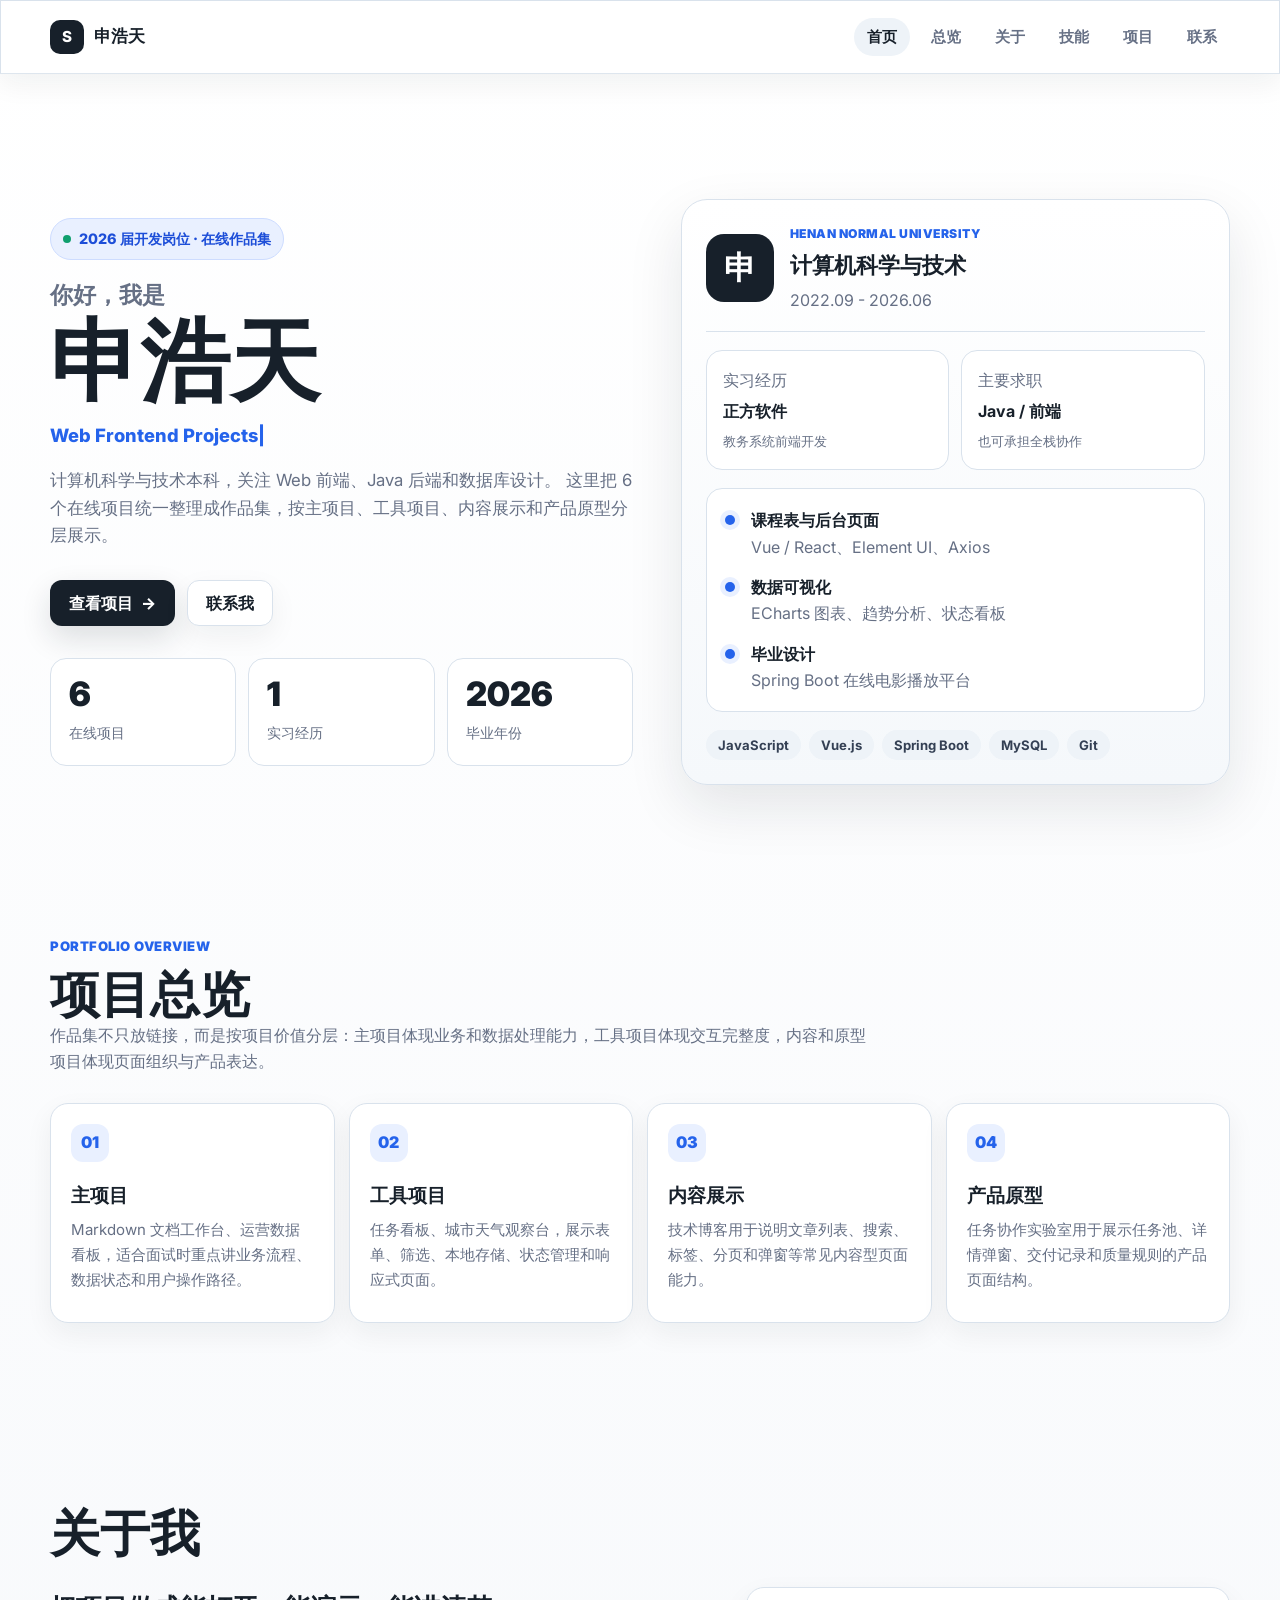
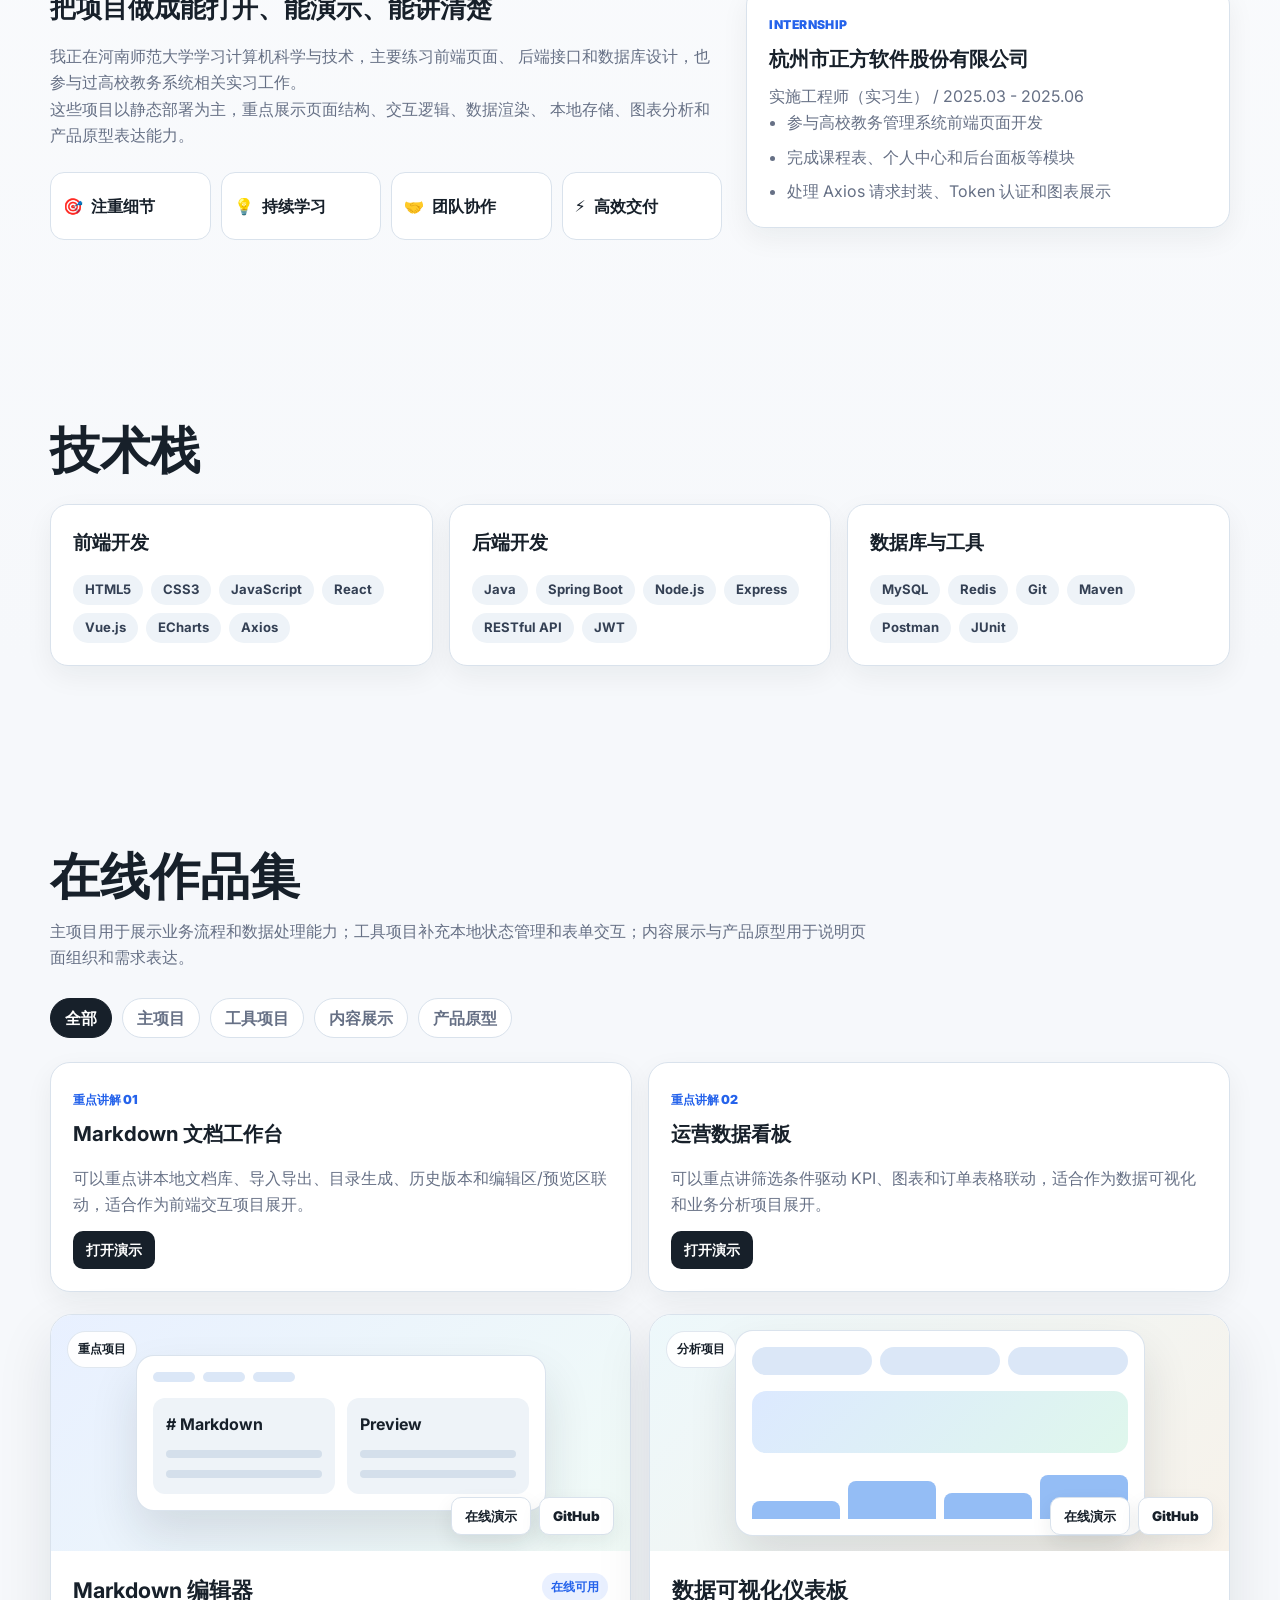
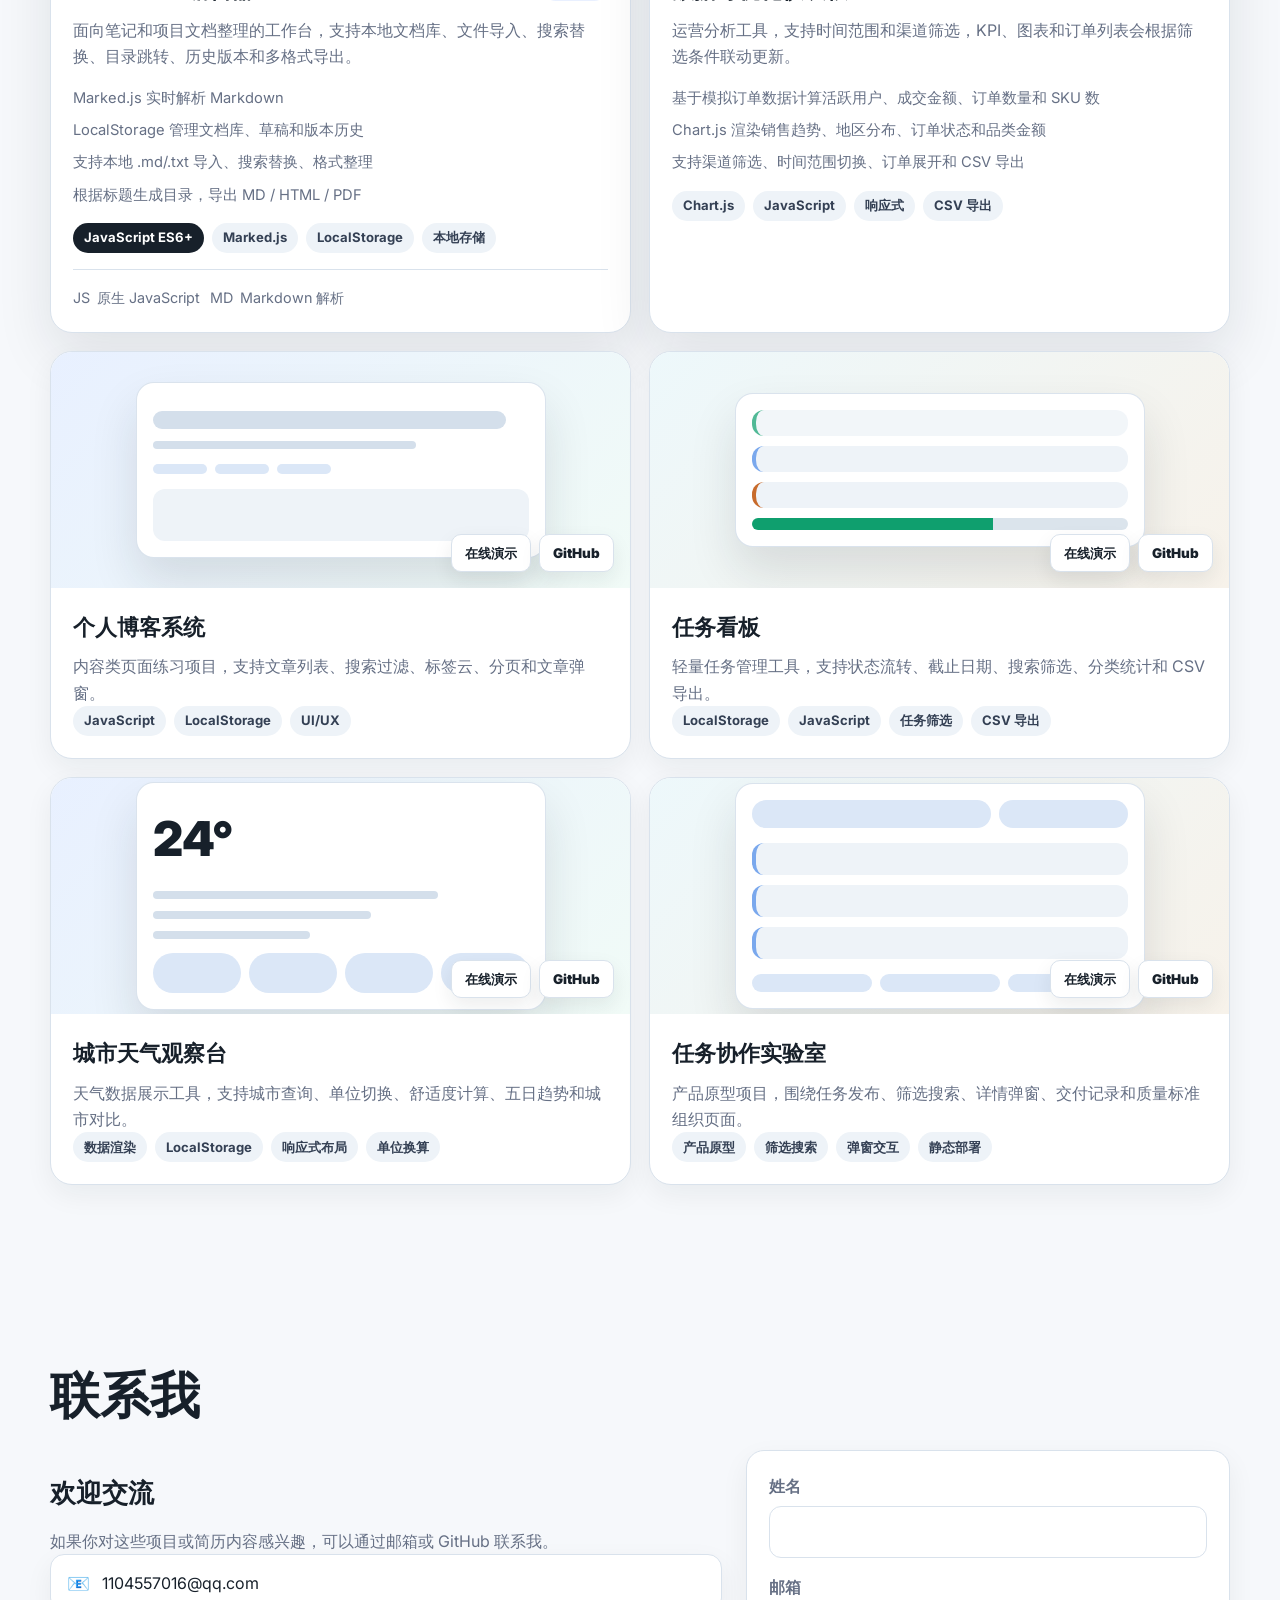
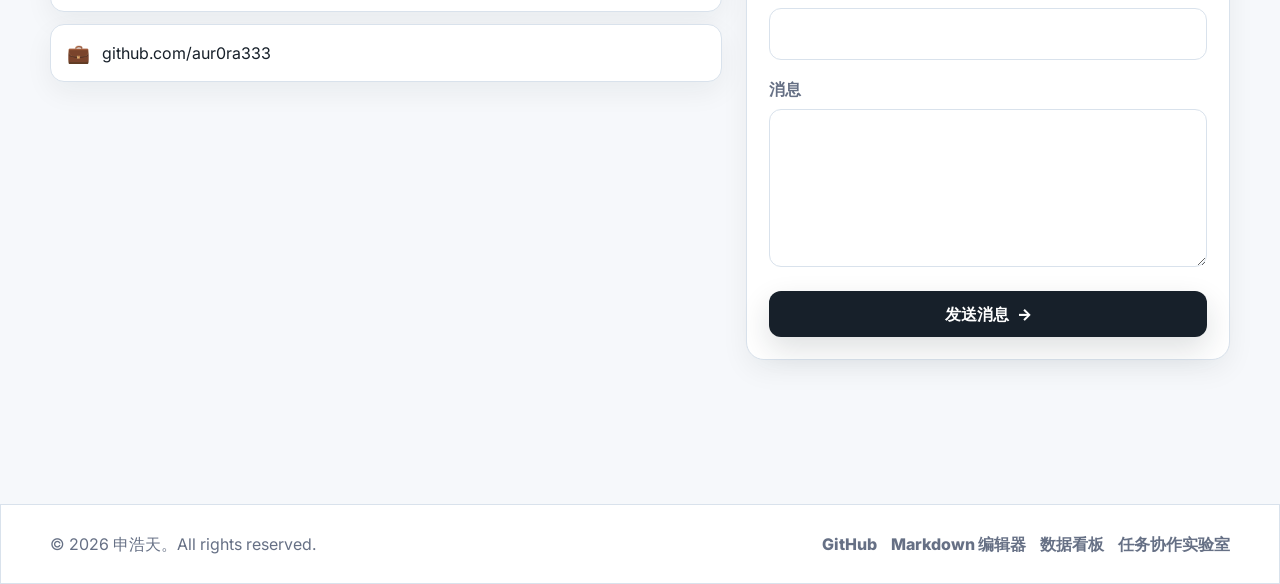
==== commit b878a342: "Add portfolio overview and case study guidance" ====
--- a/index.html
+++ b/index.html
@@ -25,6 +25,7 @@
             </div>
             <ul class="nav-menu">
                 <li><a href="#home" class="nav-link active">首页</a></li>
+                <li><a href="#overview" class="nav-link">总览</a></li>
                 <li><a href="#about" class="nav-link">关于</a></li>
                 <li><a href="#skills" class="nav-link">技能</a></li>
                 <li><a href="#projects" class="nav-link">项目</a></li>
@@ -41,7 +42,7 @@
         <div class="hero-content">
             <div class="hero-badge glass">
                 <span class="badge-dot"></span>
-                <span>正在寻找开发岗位</span>
+                <span>2026 届开发岗位 · 在线作品集</span>
             </div>
             <h1 class="hero-title">
                 <span class="greeting">你好，我是</span>
@@ -132,6 +133,38 @@
                     <span>MySQL</span>
                     <span>Git</span>
                 </div>
+            </div>
+        </div>
+    </section>
+
+    <section id="overview" class="section overview-section">
+        <div class="section-container">
+            <div class="section-kicker">Portfolio Overview</div>
+            <h2 class="section-title plain-title">项目总览</h2>
+            <p class="section-lead">
+                作品集不只放链接，而是按项目价值分层：主项目体现业务和数据处理能力，工具项目体现交互完整度，内容和原型项目体现页面组织与产品表达。
+            </p>
+            <div class="overview-grid">
+                <article class="overview-card">
+                    <span>01</span>
+                    <h3>主项目</h3>
+                    <p>Markdown 文档工作台、运营数据看板，适合面试时重点讲业务流程、数据状态和用户操作路径。</p>
+                </article>
+                <article class="overview-card">
+                    <span>02</span>
+                    <h3>工具项目</h3>
+                    <p>任务看板、城市天气观察台，展示表单、筛选、本地存储、状态管理和响应式页面。</p>
+                </article>
+                <article class="overview-card">
+                    <span>03</span>
+                    <h3>内容展示</h3>
+                    <p>技术博客用于说明文章列表、搜索、标签、分页和弹窗等常见内容型页面能力。</p>
+                </article>
+                <article class="overview-card">
+                    <span>04</span>
+                    <h3>产品原型</h3>
+                    <p>任务协作实验室用于展示任务池、详情弹窗、交付记录和质量规则的产品页面结构。</p>
+                </article>
             </div>
         </div>
     </section>
@@ -255,6 +288,25 @@
                 <button class="filter-btn" data-filter="content">内容展示</button>
                 <button class="filter-btn" data-filter="prototype">产品原型</button>
             </div>
+
+            <div class="case-study-grid">
+                <article class="case-study-card">
+                    <div>
+                        <span class="case-label">重点讲解 01</span>
+                        <h3>Markdown 文档工作台</h3>
+                    </div>
+                    <p>可以重点讲本地文档库、导入导出、目录生成、历史版本和编辑区/预览区联动，适合作为前端交互项目展开。</p>
+                    <a href="https://aur0ra333.github.io/markdown-editor/" target="_blank">打开演示</a>
+                </article>
+                <article class="case-study-card">
+                    <div>
+                        <span class="case-label">重点讲解 02</span>
+                        <h3>运营数据看板</h3>
+                    </div>
+                    <p>可以重点讲筛选条件驱动 KPI、图表和订单表格联动，适合作为数据可视化和业务分析项目展开。</p>
+                    <a href="https://aur0ra333.github.io/data-dashboard/" target="_blank">打开演示</a>
+                </article>
+            </div>
             
             <div class="projects-grid">
                 <!-- 重点项目：Markdown 编辑器 -->
--- a/styles.css
+++ b/styles.css
@@ -1,921 +1,821 @@
-/* ====================
-   现代极简主义设计风格
-   ==================== */
-
 :root {
-    /* 配色方案 */
-    --primary: #2563eb;
-    --primary-dark: #1d4ed8;
-    --primary-light: #60a5fa;
-    --secondary: #10b981;
-    --accent: #0891b2;
-    
-    /* 深色主题 */
-    --bg-dark: #0f172a;
-    --bg-card: rgba(30, 41, 59, 0.7);
-    --text-primary: #f1f5f9;
-    --text-secondary: #94a3b8;
-    --border: rgba(148, 163, 184, 0.1);
-    
-    /* 浅色主题 */
-    --bg-light: #f8fafc;
-    --bg-card-light: rgba(255, 255, 255, 0.8);
-    --text-primary-light: #1e293b;
-    --text-secondary-light: #64748b;
-    --border-light: rgba(0, 0, 0, 0.08);
-    
-    /* 渐变 */
-    --gradient-1: linear-gradient(135deg, #2563eb 0%, #0891b2 100%);
-    --gradient-2: linear-gradient(135deg, #334155 0%, #0f172a 100%);
-    --gradient-3: linear-gradient(135deg, #0ea5e9 0%, #10b981 100%);
-    --gradient-4: linear-gradient(135deg, #16a34a 0%, #0891b2 100%);
-    
-    /* 玻璃态效果 */
-    --glass-bg: rgba(15, 23, 42, 0.74);
-    --glass-border: rgba(148, 163, 184, 0.2);
-    --glass-shadow: 0 18px 48px rgba(0, 0, 0, 0.22);
-    
-    /* 动画 */
-    --transition: all 0.3s cubic-bezier(0.4, 0, 0.2, 1);
-    --transition-slow: all 0.5s cubic-bezier(0.4, 0, 0.2, 1);
-}
-
-/* ====================
-   基础样式
-   ==================== */
+    --page: #f6f8fb;
+    --surface: #ffffff;
+    --surface-soft: #eef3f8;
+    --ink: #17202a;
+    --muted: #667085;
+    --line: #d9e2ec;
+    --blue: #2563eb;
+    --blue-soft: #e9f0ff;
+    --green: #0f9f6e;
+    --orange: #c86b2c;
+    --shadow-sm: 0 10px 28px rgba(23, 32, 42, 0.06);
+    --shadow-md: 0 22px 55px rgba(23, 32, 42, 0.1);
+    --radius: 18px;
+    --transition: 180ms ease;
+}
 
 * {
+    box-sizing: border-box;
     margin: 0;
     padding: 0;
-    box-sizing: border-box;
 }
 
 html {
     scroll-behavior: smooth;
-    scroll-padding-top: 80px;
+    scroll-padding-top: 92px;
 }
 
 body {
-    font-family: 'Inter', -apple-system, BlinkMacSystemFont, 'Segoe UI', sans-serif;
-    background: var(--bg-dark);
-    color: var(--text-primary);
-    line-height: 1.6;
-    overflow-x: hidden;
-}
-
-/* ====================
-   动态背景
-   ==================== */
+    min-height: 100vh;
+    background:
+        linear-gradient(180deg, #ffffff 0%, var(--page) 42%),
+        var(--page);
+    color: var(--ink);
+    font-family: Inter, "PingFang SC", "Microsoft YaHei", system-ui, sans-serif;
+    line-height: 1.65;
+}
+
+a {
+    color: inherit;
+}
+
+button,
+input,
+textarea {
+    font: inherit;
+}
 
 .animated-bg {
-    position: fixed;
+    display: none;
+}
+
+.glass {
+    background: var(--surface);
+    border: 1px solid var(--line);
+    box-shadow: var(--shadow-sm);
+}
+
+.navbar {
+    position: sticky;
     top: 0;
-    left: 0;
-    width: 100%;
-    height: 100%;
-    z-index: -1;
-    overflow: hidden;
-}
-
-.gradient-orb {
-    position: absolute;
-    border-radius: 50%;
-    filter: blur(110px);
-    opacity: 0.16;
-    animation: float 24s infinite ease-in-out;
-}
-
-.orb-1 {
-    width: 400px;
-    height: 400px;
-    background: var(--primary);
-    top: -100px;
-    left: -100px;
-    animation-delay: 0s;
-}
-
-.orb-2 {
-    width: 500px;
-    height: 500px;
-    background: var(--secondary);
-    bottom: -150px;
-    right: -150px;
-    animation-delay: -7s;
-}
-
-.orb-3 {
-    width: 350px;
-    height: 350px;
-    background: var(--accent);
-    top: 50%;
-    left: 50%;
-    animation-delay: -14s;
-}
-
-@keyframes float {
-    0%, 100% {
-        transform: translate(0, 0) scale(1);
-    }
-    33% {
-        transform: translate(50px, -50px) scale(1.1);
-    }
-    66% {
-        transform: translate(-50px, 50px) scale(0.9);
-    }
-}
-
-/* ====================
-   玻璃态效果
-   ==================== */
-
-.glass {
-    background: var(--glass-bg);
-    backdrop-filter: blur(10px);
-    -webkit-backdrop-filter: blur(10px);
-    border: 1px solid var(--glass-border);
-    box-shadow: var(--glass-shadow);
-}
-
-/* ====================
-   导航栏
-   ==================== */
-
-.navbar {
-    position: fixed;
-    top: 0;
-    left: 0;
-    right: 0;
     z-index: 1000;
-    padding: 1rem 0;
+    border-bottom: 1px solid rgba(217, 226, 236, 0.86);
+    background: rgba(255, 255, 255, 0.9);
+    backdrop-filter: blur(16px);
 }
 
 .nav-container {
-    max-width: 1200px;
+    width: min(1180px, calc(100% - 32px));
+    min-height: 72px;
     margin: 0 auto;
-    padding: 0 2rem;
-    display: flex;
+    display: flex;
+    align-items: center;
     justify-content: space-between;
-    align-items: center;
+    gap: 24px;
 }
 
 .logo {
     display: flex;
     align-items: center;
-    gap: 0.5rem;
-    font-size: 1.5rem;
+    gap: 10px;
+    font-weight: 800;
+}
+
+.logo-icon {
+    width: 34px;
+    height: 34px;
+    display: grid;
+    place-items: center;
+    border-radius: 10px;
+    background: var(--ink);
+    color: #fff;
+    font-size: 0.95rem;
+}
+
+.logo-text {
+    font-size: 1.05rem;
+}
+
+.nav-menu {
+    display: flex;
+    align-items: center;
+    list-style: none;
+    gap: 8px;
+}
+
+.nav-link {
+    display: inline-flex;
+    min-height: 38px;
+    align-items: center;
+    padding: 0 13px;
+    border-radius: 999px;
+    color: var(--muted);
+    text-decoration: none;
     font-weight: 700;
-}
-
-.logo-icon {
-    display: inline-flex;
-    align-items: center;
-    justify-content: center;
-    width: 32px;
-    height: 32px;
-    border-radius: 8px;
-    background: rgba(37, 99, 235, 0.16);
-    border: 1px solid rgba(96, 165, 250, 0.3);
-    color: var(--primary-light);
-    font-size: 1rem;
-    font-weight: 700;
-}
-
-.nav-menu {
-    display: flex;
-    list-style: none;
-    gap: 2rem;
-}
-
-.nav-link {
-    color: var(--text-secondary);
-    text-decoration: none;
-    font-weight: 500;
-    transition: var(--transition);
-    position: relative;
-}
-
-.nav-link:hover, .nav-link.active {
-    color: var(--text-primary);
-}
-
-.nav-link::after {
-    content: '';
-    position: absolute;
-    bottom: -5px;
-    left: 0;
-    width: 0;
-    height: 2px;
-    background: var(--gradient-1);
-    transition: var(--transition);
-}
-
-.nav-link:hover::after, .nav-link.active::after {
-    width: 100%;
-}
-
+    font-size: 0.92rem;
+}
+
+.nav-link:hover,
+.nav-link.active {
+    background: var(--surface-soft);
+    color: var(--ink);
+}
+
+.nav-link::after,
 .theme-toggle {
-    background: var(--glass-bg);
-    border: 1px solid var(--glass-border);
-    padding: 0.5rem 1rem;
-    border-radius: 20px;
-    cursor: pointer;
-    transition: var(--transition);
-    font-size: 1.2rem;
-}
-
-.theme-toggle:hover {
-    transform: scale(1.1);
-}
-
-/* ====================
-   按钮样式
-   ==================== */
+    display: none;
+}
 
 .btn {
     display: inline-flex;
-    align-items: center;
-    gap: 0.5rem;
-    padding: 1rem 2rem;
+    min-height: 46px;
+    align-items: center;
+    justify-content: center;
+    gap: 8px;
+    padding: 0 18px;
     border-radius: 12px;
-    font-weight: 600;
+    border: 1px solid transparent;
     text-decoration: none;
-    transition: var(--transition);
-    cursor: pointer;
-    border: none;
-    font-size: 1rem;
+    font-weight: 800;
+    transition: transform var(--transition), box-shadow var(--transition), border-color var(--transition), background var(--transition);
+}
+
+.btn:hover {
+    transform: translateY(-2px);
+}
+
+.btn-primary {
+    background: var(--ink);
+    color: #fff;
+    box-shadow: 0 12px 30px rgba(23, 32, 42, 0.14);
+}
+
+.btn-secondary {
+    background: #fff;
+    color: var(--ink);
+    border-color: var(--line);
+}
+
+.btn-glow,
+.btn-glow:hover {
+    box-shadow: 0 12px 30px rgba(23, 32, 42, 0.14);
+}
+
+.btn:hover .btn-icon {
+    transform: translateX(3px);
 }
 
 .btn-icon {
-    transition: var(--transition);
-}
-
-.btn:hover .btn-icon {
-    transform: translateX(5px);
-}
-
-.btn-primary {
-    background: var(--gradient-1);
-    color: white;
-}
-
-.btn-glow {
-    box-shadow: 0 0 30px rgba(99, 102, 241, 0.5);
-}
-
-.btn-glow:hover {
-    box-shadow: 0 0 50px rgba(99, 102, 241, 0.7);
-    transform: translateY(-2px);
-}
-
-.btn-secondary {
-    background: transparent;
-    color: var(--text-primary);
-    border: 2px solid var(--border);
+    transition: transform var(--transition);
 }
 
 .btn-full {
     width: 100%;
-    justify-content: center;
-}
-
-/* ====================
-   英雄区域
-   ==================== */
+}
 
 .hero {
-    min-height: 100vh;
-    display: grid;
-    grid-template-columns: 1fr 1fr;
-    gap: 4rem;
-    align-items: center;
-    padding: 120px 2rem 4rem;
-    max-width: 1400px;
+    width: min(1180px, calc(100% - 32px));
+    min-height: calc(100vh - 72px);
     margin: 0 auto;
-}
-
-.hero-content {
-    animation: slideInLeft 1s ease-out;
-}
-
-@keyframes slideInLeft {
-    from {
-        opacity: 0;
-        transform: translateX(-50px);
-    }
-    to {
-        opacity: 1;
-        transform: translateX(0);
-    }
+    padding: 74px 0 66px;
+    display: grid;
+    grid-template-columns: minmax(0, 1.03fr) minmax(360px, 0.97fr);
+    gap: 48px;
+    align-items: center;
+}
+
+.hero-content,
+.hero-visual {
+    animation: none;
 }
 
 .hero-badge {
     display: inline-flex;
     align-items: center;
-    gap: 0.5rem;
-    padding: 0.5rem 1rem;
-    border-radius: 20px;
+    gap: 8px;
+    width: auto;
+    padding: 8px 12px;
+    border-radius: 999px;
+    background: var(--blue-soft);
+    border-color: #cddcff;
+    color: #1d4ed8;
+    box-shadow: none;
     font-size: 0.9rem;
-    margin-bottom: 1.5rem;
+    font-weight: 800;
 }
 
 .badge-dot {
     width: 8px;
     height: 8px;
-    background: #10b981;
     border-radius: 50%;
-    animation: pulse 2s infinite;
-}
-
-@keyframes pulse {
-    0%, 100% {
-        opacity: 1;
-        transform: scale(1);
-    }
-    50% {
-        opacity: 0.5;
-        transform: scale(1.2);
-    }
+    background: var(--green);
 }
 
 .hero-title {
-    font-size: 4rem;
-    font-weight: 800;
-    line-height: 1.1;
-    margin-bottom: 1rem;
+    margin: 24px 0 16px;
+    font-size: clamp(3rem, 7vw, 5.8rem);
+    line-height: 0.96;
+    letter-spacing: 0;
 }
 
 .greeting {
     display: block;
-    font-size: 1.5rem;
-    color: var(--text-secondary);
-    font-weight: 400;
-    margin-bottom: 0.5rem;
+    margin-bottom: 12px;
+    color: var(--muted);
+    font-size: clamp(1.15rem, 2vw, 1.45rem);
+    font-weight: 800;
 }
 
 .name-gradient {
-    background: var(--gradient-1);
-    -webkit-background-clip: text;
-    -webkit-text-fill-color: transparent;
-    background-clip: text;
+    color: var(--ink);
+    background: none;
+    -webkit-text-fill-color: currentColor;
 }
 
 .hero-subtitle {
-    font-size: 1.5rem;
-    color: var(--text-secondary);
-    margin-bottom: 1rem;
-    min-height: 1.6em;
+    min-height: 1.8em;
+    margin-bottom: 14px;
+    color: var(--blue);
+    font-size: 1.15rem;
+    font-weight: 800;
 }
 
 .cursor {
-    animation: blink 1s infinite;
-}
-
-@keyframes blink {
-    0%, 100% { opacity: 1; }
-    50% { opacity: 0; }
+    color: var(--blue);
 }
 
 .hero-description {
-    color: var(--text-secondary);
-    font-size: 1.1rem;
-    line-height: 1.8;
-    margin-bottom: 2rem;
+    max-width: 660px;
+    color: var(--muted);
+    font-size: 1.05rem;
 }
 
 .hero-buttons {
     display: flex;
-    gap: 1rem;
-    margin-bottom: 3rem;
+    flex-wrap: wrap;
+    gap: 12px;
+    margin: 30px 0 32px;
 }
 
 .hero-stats {
     display: grid;
     grid-template-columns: repeat(3, 1fr);
-    gap: 1.5rem;
+    gap: 12px;
 }
 
 .stat-card {
-    padding: 1.5rem;
-    border-radius: 12px;
-    text-align: center;
-    transition: var(--transition);
-}
-
-.stat-card:hover {
-    transform: translateY(-5px);
+    min-height: 108px;
+    padding: 18px;
+    border-radius: 16px;
+    text-align: left;
+    box-shadow: none;
+}
+
+.stat-card:hover,
+.skill-category:hover,
+.project-card:hover {
+    transform: translateY(-4px);
 }
 
 .stat-number {
-    font-size: 2.5rem;
-    font-weight: 800;
-    background: var(--gradient-1);
-    -webkit-background-clip: text;
-    -webkit-text-fill-color: transparent;
-    background-clip: text;
+    color: var(--ink);
+    background: none;
+    -webkit-text-fill-color: currentColor;
+    font-size: 2.1rem;
+    font-weight: 900;
+    line-height: 1;
 }
 
 .stat-label {
-    color: var(--text-secondary);
+    margin-top: 10px;
+    color: var(--muted);
     font-size: 0.9rem;
-    margin-top: 0.5rem;
-}
-
-/* 代码窗口 */
-
-.hero-visual {
-    animation: slideInRight 1s ease-out;
-}
-
-@keyframes slideInRight {
-    from {
-        opacity: 0;
-        transform: translateX(50px);
-    }
-    to {
-        opacity: 1;
-        transform: translateX(0);
-    }
 }
 
 .profile-board {
-    border-radius: 24px;
-    padding: 2rem;
+    border-radius: 26px;
+    padding: 24px;
+    background:
+        linear-gradient(180deg, #ffffff 0%, #f5f8fb 100%);
+    box-shadow: var(--shadow-md);
 }
 
 .profile-header {
     display: flex;
     align-items: center;
-    gap: 1rem;
-    padding-bottom: 1.5rem;
-    border-bottom: 1px solid var(--border);
+    gap: 16px;
+    padding-bottom: 18px;
+    border-bottom: 1px solid var(--line);
 }
 
 .profile-avatar {
-    width: 72px;
-    height: 72px;
-    border-radius: 20px;
+    width: 68px;
+    height: 68px;
     display: grid;
     place-items: center;
-    background: rgba(37, 99, 235, 0.18);
-    border: 1px solid rgba(96, 165, 250, 0.35);
-    color: var(--primary-light);
+    border-radius: 18px;
+    background: var(--ink);
+    color: #fff;
     font-size: 2rem;
-    font-weight: 800;
+    font-weight: 900;
 }
 
 .profile-kicker,
 .card-label {
-    color: var(--primary-light);
-    font-size: 0.78rem;
-    font-weight: 700;
-    letter-spacing: 0.08em;
+    color: var(--blue);
+    font-size: 0.76rem;
+    font-weight: 900;
+    letter-spacing: 0.04em;
     text-transform: uppercase;
 }
 
 .profile-header h2 {
-    font-size: 1.5rem;
-    margin: 0.2rem 0;
+    margin: 3px 0;
+    font-size: 1.4rem;
 }
 
 .profile-header span,
 .profile-tile span,
 .profile-tile small,
 .timeline-row p {
-    color: var(--text-secondary);
+    color: var(--muted);
 }
 
 .profile-grid {
     display: grid;
     grid-template-columns: repeat(2, 1fr);
-    gap: 1rem;
-    margin: 1.25rem 0;
+    gap: 12px;
+    margin: 18px 0;
+}
+
+.profile-tile,
+.timeline-card {
+    border: 1px solid var(--line);
+    background: #fff;
+    border-radius: 16px;
 }
 
 .profile-tile {
-    padding: 1rem;
-    border: 1px solid var(--border);
-    border-radius: 16px;
-    background: rgba(15, 23, 42, 0.36);
+    padding: 16px;
 }
 
 .profile-tile strong {
     display: block;
-    margin: 0.4rem 0 0.2rem;
+    margin: 5px 0 2px;
 }
 
 .timeline-card {
     display: grid;
-    gap: 1rem;
-    padding: 1.25rem;
-    border-radius: 18px;
-    background: rgba(15, 23, 42, 0.42);
-    border: 1px solid var(--border);
+    gap: 14px;
+    padding: 18px;
 }
 
 .timeline-row {
     display: grid;
     grid-template-columns: 16px 1fr;
-    gap: 0.8rem;
+    gap: 10px;
 }
 
 .timeline-dot {
     width: 10px;
     height: 10px;
-    margin-top: 0.4rem;
+    margin-top: 8px;
     border-radius: 50%;
-    background: var(--primary-light);
-    box-shadow: 0 0 0 5px rgba(37, 99, 235, 0.14);
+    background: var(--blue);
+    box-shadow: 0 0 0 5px var(--blue-soft);
 }
 
 .profile-tags {
     display: flex;
     flex-wrap: wrap;
-    gap: 0.6rem;
-    margin-top: 1.25rem;
-}
-
-.profile-tags span {
-    padding: 0.45rem 0.75rem;
+    gap: 8px;
+    margin-top: 18px;
+}
+
+.profile-tags span,
+.skill-tag,
+.project-tags .tag {
+    display: inline-flex;
+    min-height: 30px;
+    align-items: center;
     border-radius: 999px;
-    background: rgba(255, 255, 255, 0.06);
-    border: 1px solid var(--border);
-    color: var(--text-secondary);
+    background: var(--surface-soft);
+    color: #344054;
+    border: 1px solid transparent;
     font-size: 0.82rem;
-}
-
-/* ====================
-   Section 通用样式
-   ==================== */
+    font-weight: 700;
+}
+
+.profile-tags span,
+.skill-tag {
+    padding: 0 11px;
+}
 
 .section {
-    padding: 100px 2rem;
+    padding: 92px 0;
 }
 
 .section-container {
-    max-width: 1200px;
+    width: min(1180px, calc(100% - 32px));
     margin: 0 auto;
 }
 
 .section-title {
     display: flex;
-    align-items: center;
-    gap: 1rem;
-    font-size: 2.5rem;
-    font-weight: 700;
-    margin-bottom: 3rem;
+    justify-content: flex-start;
+    align-items: flex-end;
+    gap: 12px;
+    margin-bottom: 28px;
+    font-size: clamp(2rem, 4vw, 3.1rem);
+    line-height: 1.05;
+}
+
+.plain-title {
+    margin-bottom: 14px;
+}
+
+.section-kicker {
+    margin-bottom: 10px;
+    color: var(--blue);
+    font-size: 0.82rem;
+    font-weight: 900;
+    letter-spacing: 0.04em;
+    text-transform: uppercase;
+}
+
+.title-icon {
+    display: none;
+}
+
+.section-lead {
+    max-width: 820px;
+    margin: -12px 0 28px;
+    color: var(--muted);
+}
+
+.about-grid,
+.contact-grid {
+    display: grid;
+    grid-template-columns: minmax(0, 1fr) minmax(340px, 0.72fr);
+    gap: 24px;
+    align-items: start;
+}
+
+.about-content,
+.experience-card,
+.contact-info,
+.contact-form,
+.skill-category {
+    border-radius: var(--radius);
+}
+
+.about-heading,
+.contact-heading {
+    margin-bottom: 14px;
+    color: var(--ink);
+    background: none;
+    -webkit-text-fill-color: currentColor;
+    font-size: 1.6rem;
+}
+
+.about-text,
+.contact-text,
+.project-description {
+    color: var(--muted);
+}
+
+.about-highlights {
+    display: grid;
+    grid-template-columns: repeat(4, minmax(0, 1fr));
+    gap: 10px;
+    margin-top: 24px;
+}
+
+.highlight-item {
+    min-height: 68px;
+    display: flex;
+    align-items: center;
+    gap: 8px;
+    padding: 12px;
+    border: 1px solid var(--line);
+    border-radius: 14px;
+    background: #fff;
+    font-weight: 800;
+}
+
+.highlight-icon {
+    font-size: 1rem;
+}
+
+.experience-card {
+    padding: 22px;
+}
+
+.experience-card h3 {
+    margin: 7px 0;
+    font-size: 1.25rem;
+}
+
+.experience-card p,
+.experience-card ul {
+    color: var(--muted);
+}
+
+.experience-card ul {
+    display: grid;
+    gap: 8px;
+    padding-left: 18px;
+}
+
+.skills-grid {
+    display: grid;
+    grid-template-columns: repeat(3, 1fr);
+    gap: 16px;
+}
+
+.skill-category {
+    padding: 22px;
+    transition: transform var(--transition), box-shadow var(--transition);
+}
+
+.skill-category h3 {
+    margin-bottom: 16px;
+    font-size: 1.18rem;
+}
+
+.skill-tags {
+    display: flex;
+    flex-wrap: wrap;
+    gap: 8px;
+}
+
+.overview-section {
+    padding-top: 34px;
+}
+
+.overview-grid {
+    display: grid;
+    grid-template-columns: repeat(4, 1fr);
+    gap: 14px;
+    margin-top: 24px;
+}
+
+.overview-card,
+.case-study-card {
+    background: var(--surface);
+    border: 1px solid var(--line);
+    box-shadow: var(--shadow-sm);
+}
+
+.overview-card {
+    min-height: 220px;
+    border-radius: 18px;
+    padding: 20px;
+}
+
+.overview-card span {
+    display: inline-flex;
+    width: 38px;
+    height: 38px;
+    align-items: center;
     justify-content: center;
-}
-
-.section-lead {
-    max-width: 760px;
-    margin: -1.5rem auto 2.5rem;
-    color: var(--text-secondary);
-    text-align: center;
-    line-height: 1.8;
-}
-
-.title-icon {
-    font-size: 3rem;
-}
-
-/* ====================
-   关于我
-   ==================== */
-
-.about-grid {
-    display: grid;
-    grid-template-columns: 1.5fr 1fr;
-    gap: 4rem;
-    align-items: center;
-}
-
-.about-heading {
-    font-size: 1.8rem;
-    margin-bottom: 1.5rem;
-    background: var(--gradient-1);
-    -webkit-background-clip: text;
-    -webkit-text-fill-color: transparent;
-    background-clip: text;
-}
-
-.about-text {
-    color: var(--text-secondary);
-    margin-bottom: 1rem;
-    line-height: 1.8;
-}
-
-.about-highlights {
+    margin-bottom: 18px;
+    border-radius: 12px;
+    background: var(--blue-soft);
+    color: var(--blue);
+    font-weight: 900;
+}
+
+.overview-card h3 {
+    margin-bottom: 8px;
+    font-size: 1.16rem;
+}
+
+.overview-card p {
+    color: var(--muted);
+    font-size: 0.94rem;
+}
+
+.projects-filter {
+    display: flex;
+    flex-wrap: wrap;
+    gap: 10px;
+    margin-bottom: 24px;
+}
+
+.filter-btn {
+    min-height: 40px;
+    border: 1px solid var(--line);
+    border-radius: 999px;
+    background: #fff;
+    color: var(--muted);
+    padding: 0 14px;
+    cursor: pointer;
+    font-weight: 800;
+}
+
+.filter-btn:hover,
+.filter-btn.active {
+    background: var(--ink);
+    color: #fff;
+    border-color: var(--ink);
+}
+
+.case-study-grid {
     display: grid;
     grid-template-columns: repeat(2, 1fr);
-    gap: 1rem;
-    margin-top: 2rem;
-}
-
-.highlight-item {
-    display: flex;
-    align-items: center;
-    gap: 0.5rem;
-    color: var(--text-primary);
-}
-
-.highlight-icon {
-    font-size: 1.2rem;
-}
-
-.experience-card {
-    padding: 2rem;
+    gap: 16px;
+    margin: 0 0 22px;
+}
+
+.case-study-card {
+    display: grid;
+    gap: 14px;
     border-radius: 20px;
-}
-
-.experience-card h3 {
-    margin: 0.6rem 0;
-    font-size: 1.4rem;
-}
-
-.experience-card p {
-    color: var(--text-secondary);
-    margin-bottom: 1.2rem;
-}
-
-.experience-card ul {
-    display: grid;
-    gap: 0.8rem;
-    color: var(--text-secondary);
-    padding-left: 1.1rem;
-}
-
-/* ====================
-   技能栈
-   ==================== */
-
-.skills-grid {
-    display: grid;
-    grid-template-columns: repeat(3, 1fr);
-    gap: 2rem;
-}
-
-.skill-category {
-    padding: 2rem;
-    border-radius: 16px;
-    text-align: center;
-    transition: var(--transition);
-}
-
-.skill-category:hover {
-    transform: translateY(-10px);
-}
-
-.category-icon {
-    font-size: 3rem;
-    margin-bottom: 1rem;
-}
-
-.skill-category h3 {
-    font-size: 1.5rem;
-    margin-bottom: 1.5rem;
-}
-
-.skill-tags {
-    display: flex;
-    flex-wrap: wrap;
-    gap: 0.5rem;
-    justify-content: center;
-}
-
-.skill-tag {
-    padding: 0.5rem 1rem;
-    background: var(--glass-bg);
-    border-radius: 20px;
-    font-size: 0.85rem;
-    border: 1px solid var(--border);
-}
-
-/* ====================
-   项目展示
-   ==================== */
-
-.projects-filter {
-    display: flex;
-    justify-content: center;
-    gap: 1rem;
-    margin-bottom: 2rem;
-}
-
-.filter-btn {
-    padding: 0.75rem 1.5rem;
-    background: var(--glass-bg);
-    border: 1px solid var(--border);
-    border-radius: 20px;
-    color: var(--text-secondary);
-    cursor: pointer;
-    transition: var(--transition);
-}
-
-.filter-btn:hover, .filter-btn.active {
-    background: var(--gradient-1);
-    color: white;
-    border-color: transparent;
+    padding: 22px;
+}
+
+.case-study-card h3 {
+    margin-top: 5px;
+    font-size: 1.28rem;
+}
+
+.case-study-card p {
+    color: var(--muted);
+}
+
+.case-study-card a {
+    width: fit-content;
+    min-height: 38px;
+    display: inline-flex;
+    align-items: center;
+    border-radius: 10px;
+    background: var(--ink);
+    color: #fff;
+    padding: 0 13px;
+    text-decoration: none;
+    font-weight: 900;
+    font-size: 0.86rem;
+}
+
+.case-label {
+    color: var(--blue);
+    font-size: 0.78rem;
+    font-weight: 900;
 }
 
 .projects-grid {
     display: grid;
-    grid-template-columns: repeat(2, 1fr);
-    gap: 2rem;
+    grid-template-columns: repeat(12, 1fr);
+    gap: 18px;
 }
 
 .project-card {
-    border-radius: 16px;
+    grid-column: span 6;
+    border-radius: 22px;
     overflow: hidden;
-    transition: var(--transition);
     position: relative;
-}
-
-.project-card:hover {
-    transform: translateY(-10px);
-}
-
-/* 重点项目突出显示 */
+    transition: transform var(--transition), box-shadow var(--transition);
+}
+
 .project-card.featured {
-    grid-column: span 2;
-    border: 2px solid var(--primary);
-    box-shadow: 0 0 30px rgba(99, 102, 241, 0.3);
+    grid-column: span 6;
+    border: 1px solid var(--line);
+    box-shadow: var(--shadow-md);
 }
 
 .project-card.featured:hover {
-    transform: translateY(-15px) scale(1.02);
-    box-shadow: 0 0 40px rgba(99, 102, 241, 0.5);
+    transform: translateY(-4px);
+    box-shadow: var(--shadow-md);
 }
 
 .project-badge {
     position: absolute;
-    top: 15px;
-    right: 15px;
-    background: linear-gradient(135deg, #fbbf24, #f59e0b);
-    color: white;
-    padding: 0.5rem 1rem;
-    border-radius: 20px;
-    font-size: 0.85rem;
-    font-weight: 600;
-    z-index: 10;
-    box-shadow: 0 4px 15px rgba(251, 191, 36, 0.4);
-}
-
-.project-header {
-    display: flex;
-    justify-content: space-between;
-    align-items: center;
-    margin-bottom: 0.5rem;
-}
-
-.featured-tag {
-    background: linear-gradient(135deg, #ef4444, #dc2626);
-    color: white;
-    padding: 0.3rem 0.8rem;
-    border-radius: 15px;
-    font-size: 0.75rem;
-    font-weight: 600;
-    animation: pulse 2s infinite;
-}
-
-@keyframes pulse {
-    0%, 100% { transform: scale(1); }
-    50% { transform: scale(1.05); }
-}
-
-.project-features {
-    list-style: none;
-    margin: 1rem 0;
-    padding: 0;
-}
-
-.project-features li {
-    padding: 0.5rem 0;
-    color: var(--text-secondary);
-    font-size: 0.9rem;
-    border-bottom: 1px solid var(--border);
-}
-
-.project-features li:last-child {
-    border-bottom: none;
-}
-
-.project-stats {
-    display: flex;
-    gap: 1rem;
-    margin-top: 1rem;
-    padding-top: 1rem;
-    border-top: 1px solid var(--border);
-}
-
-.stat-item {
-    display: flex;
-    align-items: center;
-    gap: 0.5rem;
-    font-size: 0.85rem;
-    color: var(--text-secondary);
-}
-
-.stat-icon {
-    font-size: 1.2rem;
-}
-
-.tag.highlight {
-    background: var(--primary);
-    color: white;
-    font-weight: 600;
+    top: 16px;
+    left: 16px;
+    z-index: 2;
+    padding: 7px 10px;
+    border-radius: 999px;
+    background: rgba(255, 255, 255, 0.92);
+    color: var(--ink);
+    box-shadow: none;
+    border: 1px solid rgba(217, 226, 236, 0.8);
+    font-size: 0.78rem;
+    font-weight: 900;
 }
 
 .project-image {
-    height: 250px;
-    background: var(--gradient-1);
+    height: 236px;
     display: flex;
     align-items: center;
     justify-content: center;
     position: relative;
     overflow: hidden;
+    background:
+        linear-gradient(135deg, #e8f0ff, #f1fbf7);
+}
+
+.project-card:nth-child(2n) .project-image {
+    background: linear-gradient(135deg, #edf8fb, #f7f2ea);
 }
 
 .project-mockup {
-    width: min(82%, 420px);
-    min-height: 160px;
-    padding: 1rem;
+    width: min(82%, 410px);
+    min-height: 152px;
+    padding: 16px;
     border-radius: 18px;
-    background: rgba(15, 23, 42, 0.72);
-    border: 1px solid rgba(255, 255, 255, 0.16);
-    box-shadow: 0 18px 50px rgba(15, 23, 42, 0.28);
+    background: #ffffff;
+    border: 1px solid rgba(217, 226, 236, 0.95);
+    box-shadow: 0 24px 48px rgba(23, 32, 42, 0.12);
 }
 
 .mockup-toolbar,
 .metric-row,
 .tag-row,
-.weather-days {
-    display: flex;
-    gap: 0.5rem;
+.weather-days,
+.lab-top,
+.lab-footer {
+    display: flex;
+    gap: 8px;
 }
 
 .mockup-toolbar span,
 .metric-row span,
 .tag-row span,
-.weather-days span {
+.weather-days span,
+.lab-top span,
+.lab-footer span {
     display: block;
+    border-radius: 999px;
+    background: #dbe7f7;
+}
+
+.mockup-toolbar span {
+    width: 42px;
     height: 10px;
-    border-radius: 999px;
-    background: rgba(96, 165, 250, 0.55);
-}
-
-.mockup-toolbar span { width: 44px; }
+}
 
 .mockup-split {
     display: grid;
     grid-template-columns: 1fr 1fr;
-    gap: 1rem;
-    margin-top: 1rem;
+    gap: 12px;
+    margin-top: 16px;
+}
+
+.mockup-split > div,
+.post-card-mini,
+.todo-item,
+.lab-list div {
+    border-radius: 12px;
+    background: #eef3f8;
 }
 
 .mockup-split > div {
-    min-height: 108px;
-    padding: 0.9rem;
-    border-radius: 12px;
-    background: rgba(255, 255, 255, 0.07);
+    min-height: 96px;
+    padding: 13px;
 }
 
 .mockup-split b,
 .mockup-split h4,
 .weather-temp {
-    color: #fff;
+    color: var(--ink);
 }
 
 .mockup-split p,
 .blog-mockup .post-line,
 .weather-lines span {
     display: block;
-    height: 9px;
-    margin-top: 0.8rem;
+    height: 8px;
+    margin-top: 12px;
     border-radius: 999px;
-    background: rgba(226, 232, 240, 0.35);
+    background: #d4dfeb;
+    color: transparent;
+}
+
+.metric-row span {
+    flex: 1;
+    height: 28px;
 }
 
 .chart-line {
-    height: 64px;
-    margin: 1rem 0;
+    height: 62px;
+    margin: 16px 0;
     border-radius: 14px;
-    background: linear-gradient(135deg, rgba(96, 165, 250, 0.35), rgba(16, 185, 129, 0.2));
-    border: 1px solid rgba(255, 255, 255, 0.12);
-}
-
-.metric-row span { flex: 1; height: 30px; }
+    background: linear-gradient(135deg, #dce9ff, #dff7ec);
+}
 
 .chart-bars {
     display: flex;
     align-items: end;
-    gap: 0.6rem;
-    height: 54px;
+    gap: 8px;
+    height: 50px;
 }
 
 .chart-bars span {
     flex: 1;
     border-radius: 8px 8px 0 0;
-    background: rgba(96, 165, 250, 0.55);
+    background: #94bdf5;
 }
 
 .chart-bars span:nth-child(1) { height: 36%; }
@@ -924,36 +824,46 @@
 .chart-bars span:nth-child(4) { height: 88%; }
 
 .blog-mockup .post-line { width: 70%; }
-.blog-mockup .post-line.wide { width: 94%; height: 18px; }
-.tag-row span { width: 54px; margin-top: 1rem; }
+.blog-mockup .post-line.wide {
+    width: 94%;
+    height: 18px;
+}
+
+.tag-row span {
+    width: 54px;
+    height: 10px;
+    margin-top: 15px;
+}
 
 .post-card-mini {
-    height: 54px;
-    margin-top: 1rem;
-    border-radius: 12px;
-    background: rgba(255, 255, 255, 0.08);
+    height: 52px;
+    margin-top: 15px;
 }
 
 .todo-item {
     height: 26px;
-    margin-bottom: 0.8rem;
-    border-radius: 10px;
-    background: rgba(255, 255, 255, 0.1);
-    border-left: 4px solid rgba(96, 165, 250, 0.8);
-}
-
-.todo-item.done { opacity: 0.65; border-left-color: #10b981; }
-.todo-item.high { border-left-color: #f59e0b; }
+    margin-bottom: 10px;
+    border-left: 4px solid #7aa8ed;
+}
+
+.todo-item.done {
+    border-left-color: var(--green);
+    opacity: 0.72;
+}
+
+.todo-item.high {
+    border-left-color: var(--orange);
+}
 
 .todo-meter {
     height: 12px;
     border-radius: 999px;
-    background: linear-gradient(90deg, #10b981 64%, rgba(255, 255, 255, 0.12) 64%);
+    background: linear-gradient(90deg, var(--green) 64%, #dbe4ec 64%);
 }
 
 .weather-temp {
     font-size: 3rem;
-    font-weight: 800;
+    font-weight: 900;
 }
 
 .weather-lines span {
@@ -962,24 +872,15 @@
 
 .weather-lines span:nth-child(2) { width: 58%; }
 .weather-lines span:nth-child(3) { width: 42%; }
+
 .weather-days span {
     flex: 1;
-    height: 42px;
-    margin-top: 1rem;
-    background: rgba(255, 255, 255, 0.1);
-}
-
-.lab-top,
-.lab-footer {
-    display: flex;
-    gap: 0.6rem;
-}
-
-.lab-top span,
-.lab-footer span {
+    height: 40px;
+    margin-top: 14px;
+}
+
+.lab-top span {
     height: 28px;
-    border-radius: 999px;
-    background: rgba(16, 185, 129, 0.32);
 }
 
 .lab-top span:first-child { flex: 1.3; }
@@ -987,245 +888,278 @@
 
 .lab-list {
     display: grid;
-    gap: 0.7rem;
-    margin: 1rem 0;
+    gap: 10px;
+    margin: 15px 0;
 }
 
 .lab-list div {
-    height: 34px;
-    border-radius: 12px;
-    background: rgba(255, 255, 255, 0.1);
-    border-left: 4px solid rgba(251, 191, 36, 0.8);
+    height: 32px;
+    border-left: 4px solid #7aa8ed;
 }
 
 .lab-footer span {
     flex: 1;
     height: 18px;
-    background: rgba(96, 165, 250, 0.45);
 }
 
 .project-overlay {
     position: absolute;
-    inset: 0;
-    background: rgba(0, 0, 0, 0.8);
-    display: flex;
-    align-items: center;
-    justify-content: center;
-    opacity: 0;
-    transition: var(--transition);
-}
-
-.project-card:hover .project-overlay {
+    inset: auto 16px 16px;
+    display: flex;
+    justify-content: flex-end;
+    gap: 8px;
     opacity: 1;
+    background: transparent;
 }
 
 .btn-view-project {
-    padding: 1rem 2rem;
-    background: white;
-    color: var(--bg-dark);
+    min-height: 38px;
+    display: inline-flex;
+    align-items: center;
+    padding: 0 13px;
+    border-radius: 10px;
+    background: #fff;
+    color: var(--ink);
+    border: 1px solid var(--line);
     text-decoration: none;
-    border-radius: 12px;
-    font-weight: 600;
-    transition: var(--transition);
+    font-weight: 900;
+    font-size: 0.84rem;
+    box-shadow: 0 8px 20px rgba(23, 32, 42, 0.08);
 }
 
 .btn-view-project:hover {
-    transform: scale(1.05);
+    transform: translateY(-2px);
 }
 
 .project-content {
-    padding: 1.5rem;
+    padding: 22px;
+}
+
+.project-header {
+    display: flex;
+    justify-content: space-between;
+    gap: 12px;
 }
 
 .project-title {
-    font-size: 1.5rem;
-    margin-bottom: 0.5rem;
-}
-
-.project-description {
-    color: var(--text-secondary);
-    margin-bottom: 1rem;
+    margin-bottom: 8px;
+    font-size: 1.35rem;
+}
+
+.featured-tag {
+    height: 28px;
+    display: inline-flex;
+    align-items: center;
+    border-radius: 999px;
+    background: var(--blue-soft);
+    color: var(--blue);
+    padding: 0 9px;
+    font-size: 0.75rem;
+    font-weight: 900;
+    animation: none;
+}
+
+.project-features {
+    display: grid;
+    gap: 8px;
+    margin: 16px 0;
+    list-style: none;
+}
+
+.project-features li {
+    padding: 0;
+    border-bottom: 0;
+    color: var(--muted);
+    font-size: 0.92rem;
 }
 
 .project-tags {
     display: flex;
     flex-wrap: wrap;
-    gap: 0.5rem;
+    gap: 8px;
 }
 
 .project-tags .tag {
-    padding: 0.4rem 1rem;
-    background: var(--glass-bg);
-    border-radius: 20px;
-    font-size: 0.8rem;
-    border: 1px solid var(--border);
-}
-
-/* ====================
-   联系方式
-   ==================== */
-
-.contact-grid {
-    display: grid;
-    grid-template-columns: 1fr 1fr;
-    gap: 4rem;
-}
-
-.contact-heading {
-    font-size: 2rem;
-    margin-bottom: 1rem;
-}
-
-.contact-text {
-    color: var(--text-secondary);
-    margin-bottom: 2rem;
+    padding: 0 10px;
+}
+
+.tag.highlight {
+    background: var(--ink);
+    color: #fff;
+}
+
+.project-stats {
+    display: flex;
+    flex-wrap: wrap;
+    gap: 10px;
+    margin-top: 16px;
+    padding-top: 16px;
+    border-top: 1px solid var(--line);
+}
+
+.stat-item {
+    display: inline-flex;
+    gap: 7px;
+    color: var(--muted);
+    font-size: 0.9rem;
+}
+
+.contact-info {
+    padding: 22px 0;
 }
 
 .contact-links {
-    display: flex;
-    flex-direction: column;
-    gap: 1rem;
+    display: grid;
+    gap: 12px;
 }
 
 .contact-link {
     display: flex;
     align-items: center;
-    gap: 1rem;
-    padding: 1rem 1.5rem;
-    border-radius: 12px;
+    gap: 12px;
+    min-height: 58px;
+    padding: 0 16px;
+    border-radius: 14px;
     text-decoration: none;
-    color: var(--text-primary);
-    transition: var(--transition);
+    color: var(--ink);
 }
 
 .contact-link:hover {
-    transform: translateX(10px);
+    transform: translateX(4px);
 }
 
 .link-icon {
-    font-size: 1.5rem;
+    font-size: 1.15rem;
 }
 
 .contact-form {
-    padding: 2rem;
-    border-radius: 16px;
+    padding: 22px;
 }
 
 .form-group {
-    margin-bottom: 1.5rem;
+    margin-bottom: 16px;
 }
 
 .form-group label {
     display: block;
-    margin-bottom: 0.5rem;
-    color: var(--text-secondary);
+    margin-bottom: 7px;
+    color: var(--muted);
+    font-weight: 800;
 }
 
 .form-group input,
 .form-group textarea {
     width: 100%;
-    padding: 1rem;
-    background: var(--glass-bg);
-    border: 1px solid var(--border);
-    border-radius: 8px;
-    color: var(--text-primary);
-    font-family: inherit;
-    font-size: 1rem;
-    transition: var(--transition);
+    border: 1px solid var(--line);
+    border-radius: 12px;
+    background: #fff;
+    color: var(--ink);
+    padding: 12px 13px;
+    outline: none;
+    resize: vertical;
 }
 
 .form-group input:focus,
 .form-group textarea:focus {
-    outline: none;
-    border-color: var(--primary);
-}
-
-/* ====================
-   页脚
-   ==================== */
+    border-color: var(--blue);
+    box-shadow: 0 0 0 3px rgba(37, 99, 235, 0.12);
+}
 
 .footer {
-    padding: 2rem;
-    margin-top: 4rem;
+    margin-top: 52px;
+    padding: 26px 0;
+    border-top: 1px solid var(--line);
+    box-shadow: none;
 }
 
 .footer-content {
-    max-width: 1200px;
+    width: min(1180px, calc(100% - 32px));
     margin: 0 auto;
     display: flex;
     justify-content: space-between;
     align-items: center;
+    gap: 18px;
+    color: var(--muted);
 }
 
 .social-links {
     display: flex;
-    gap: 2rem;
+    flex-wrap: wrap;
+    gap: 14px;
 }
 
 .social-link {
-    color: var(--text-secondary);
+    color: var(--muted);
     text-decoration: none;
-    transition: var(--transition);
+    font-weight: 800;
 }
 
 .social-link:hover {
-    color: var(--text-primary);
-}
-
-/* ====================
-   响应式设计
-   ==================== */
-
-@media (max-width: 1024px) {
-    .hero {
-        grid-template-columns: 1fr;
-        text-align: center;
-    }
-    
-    .hero-visual {
-        order: -1;
-    }
-    
-    .hero-buttons {
-        justify-content: center;
-    }
-    
-    .hero-stats {
-        justify-content: center;
-    }
-    
+    color: var(--ink);
+}
+
+@media (max-width: 980px) {
+    .hero,
     .about-grid,
     .contact-grid {
         grid-template-columns: 1fr;
     }
-    
-    .skills-grid {
+
+    .hero {
+        padding-top: 46px;
+        text-align: left;
+    }
+
+    .hero-visual {
+        order: 0;
+    }
+
+    .skills-grid,
+    .projects-grid,
+    .overview-grid,
+    .case-study-grid {
         grid-template-columns: 1fr;
     }
-    
-    .projects-grid {
-        grid-template-columns: 1fr;
-    }
-
+
+    .project-card,
     .project-card.featured {
         grid-column: span 1;
     }
-}
-
-@media (max-width: 768px) {
+
+    .about-highlights {
+        grid-template-columns: repeat(2, 1fr);
+    }
+}
+
+@media (max-width: 720px) {
     .nav-menu {
         display: none;
     }
-    
-    .hero-title {
-        font-size: 2.5rem;
+
+    .hero,
+    .section-container,
+    .nav-container,
+    .footer-content {
+        width: min(100% - 22px, 1180px);
     }
-    
-    .hero-stats {
+
+    .hero-stats,
+    .profile-grid,
+    .about-highlights {
         grid-template-columns: 1fr;
     }
-    
-    .section-title {
-        font-size: 2rem;
+
+    .section {
+        padding: 62px 0;
     }
-}
+
+    .project-image {
+        height: 210px;
+    }
+
+    .project-header,
+    .footer-content {
+        align-items: flex-start;
+        flex-direction: column;
+    }
+}
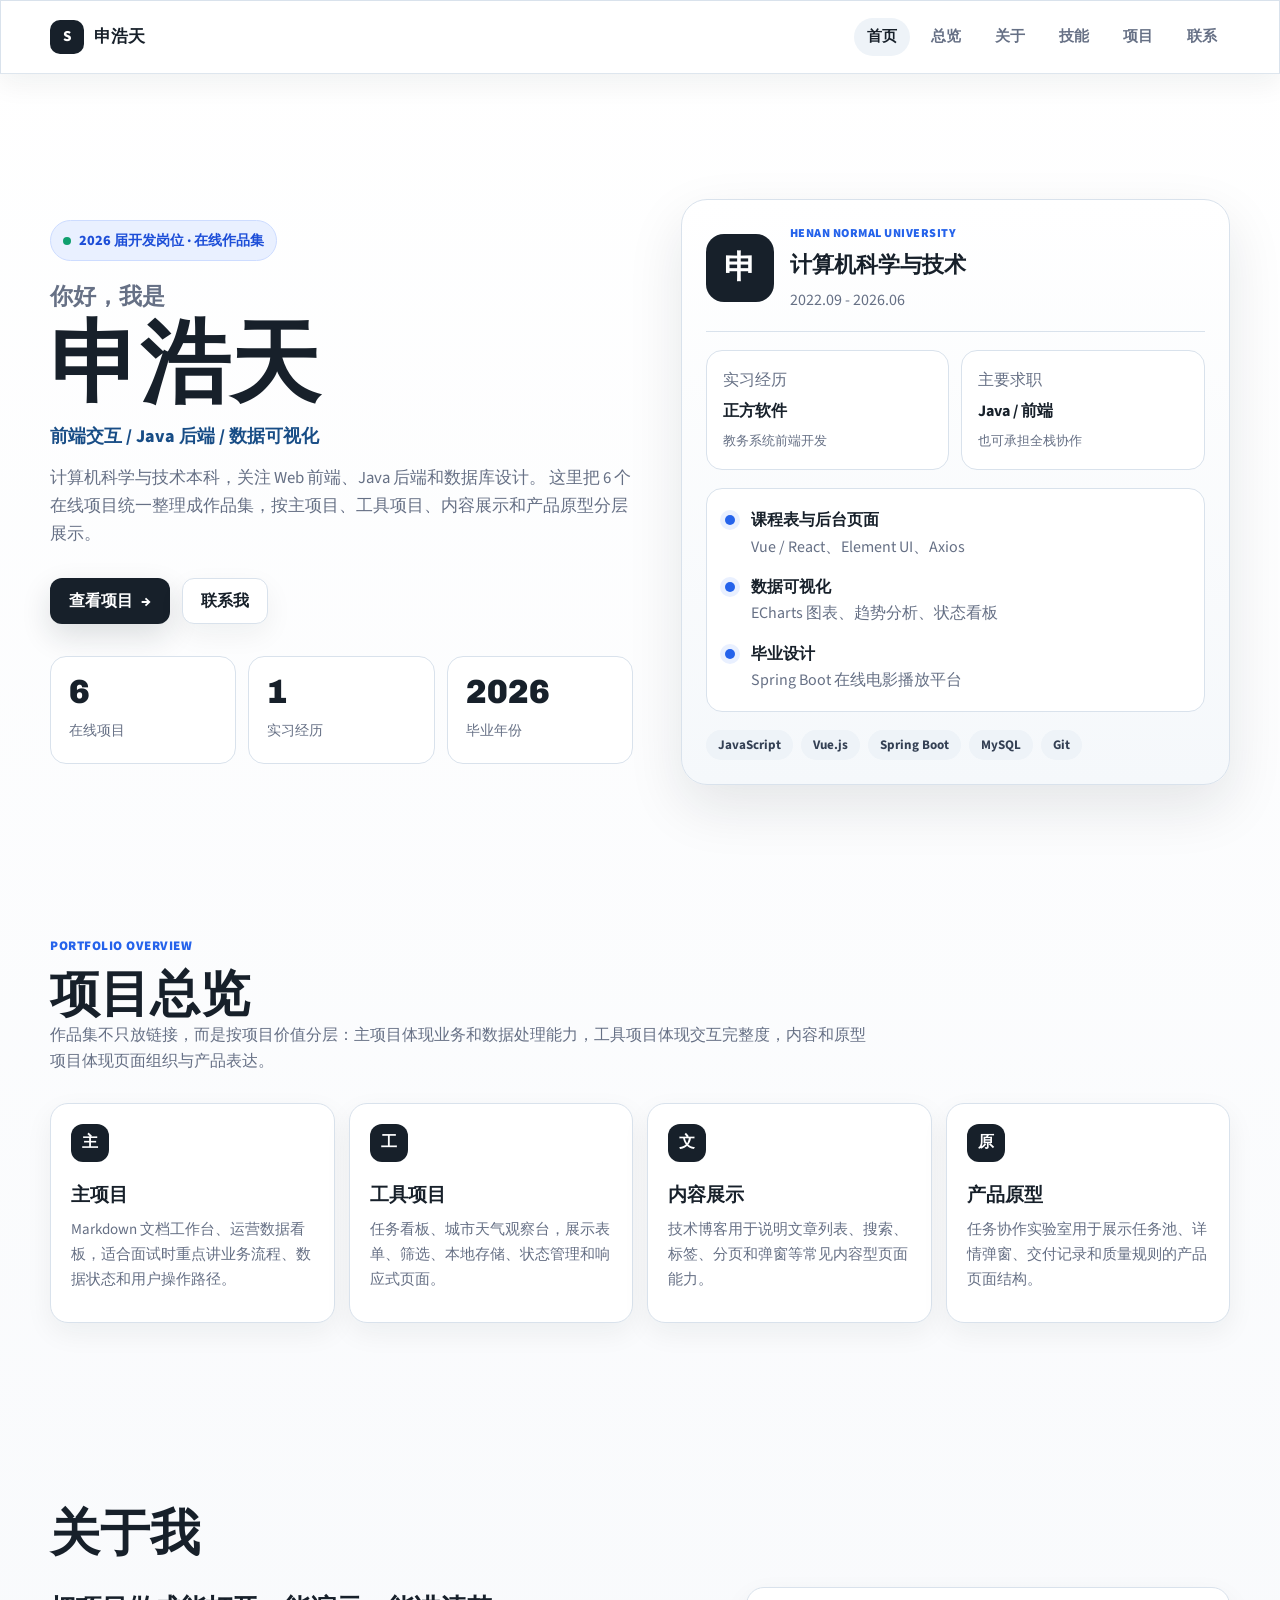
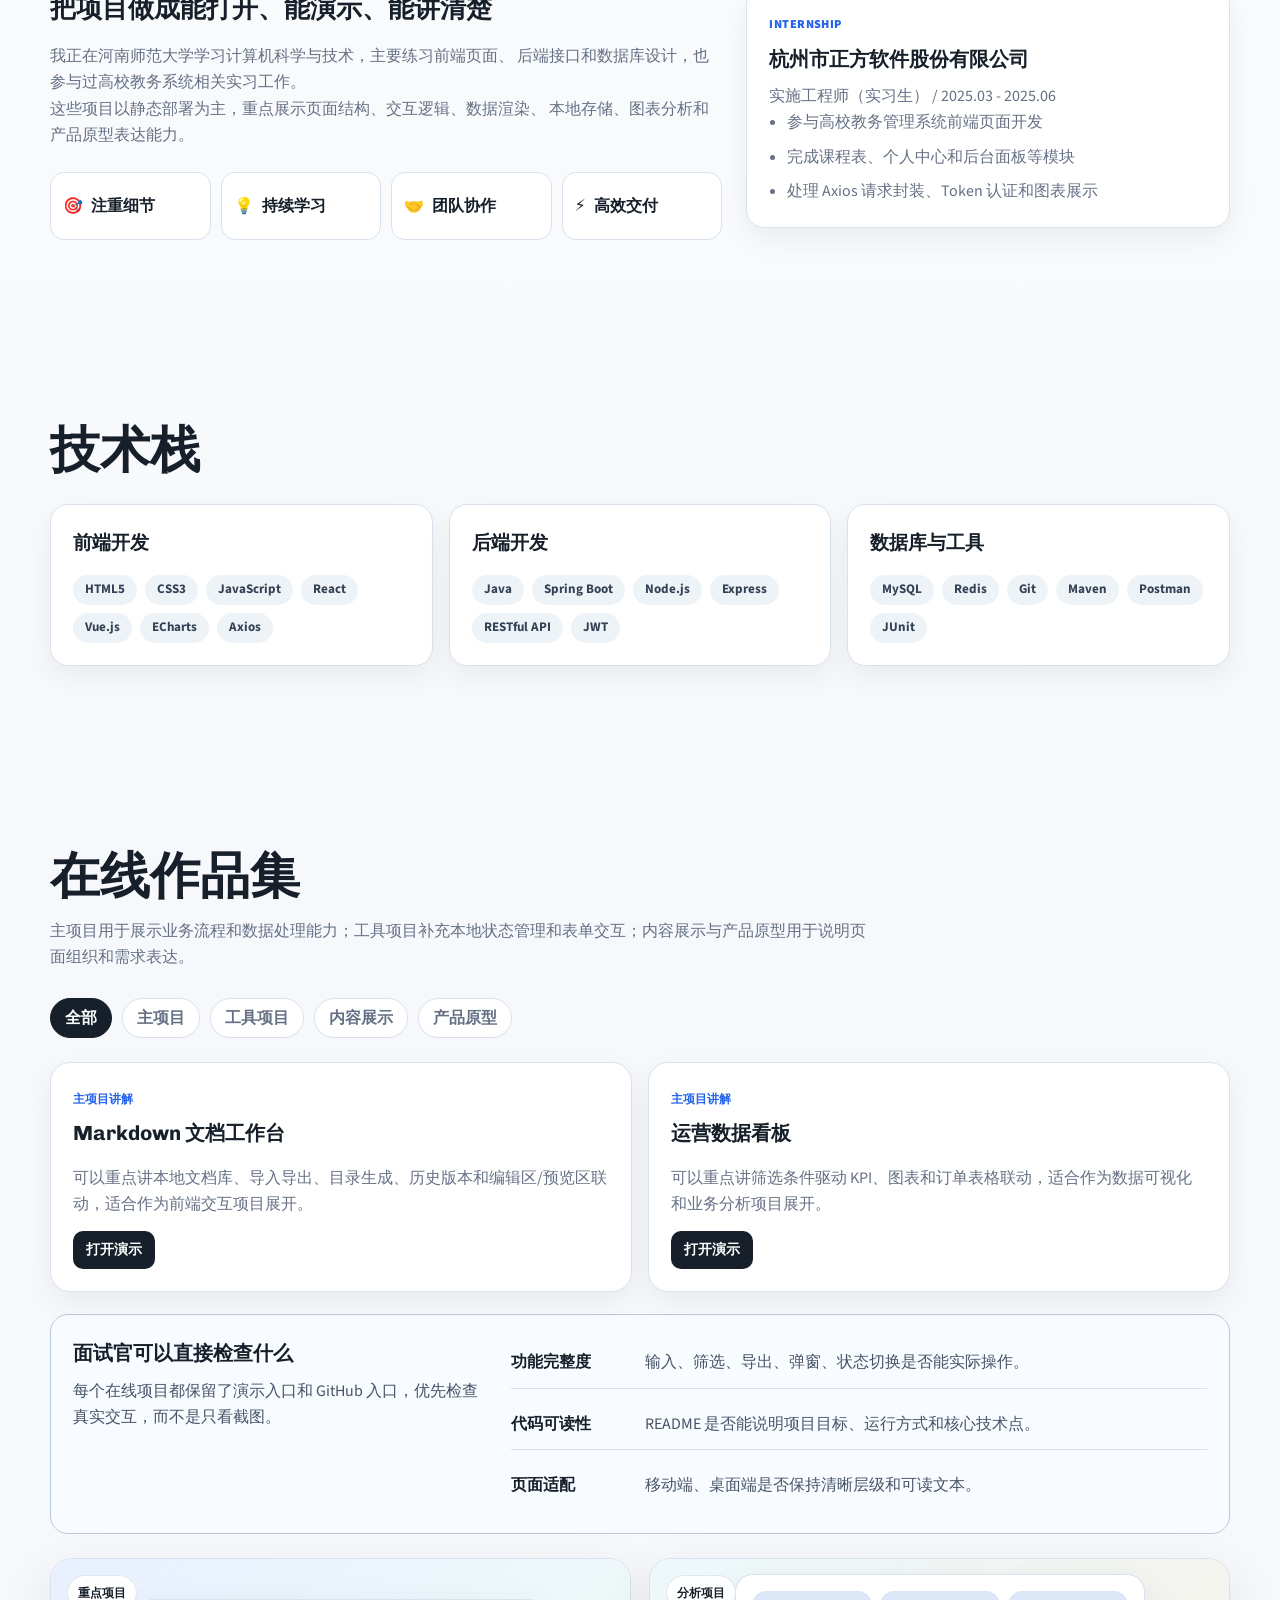
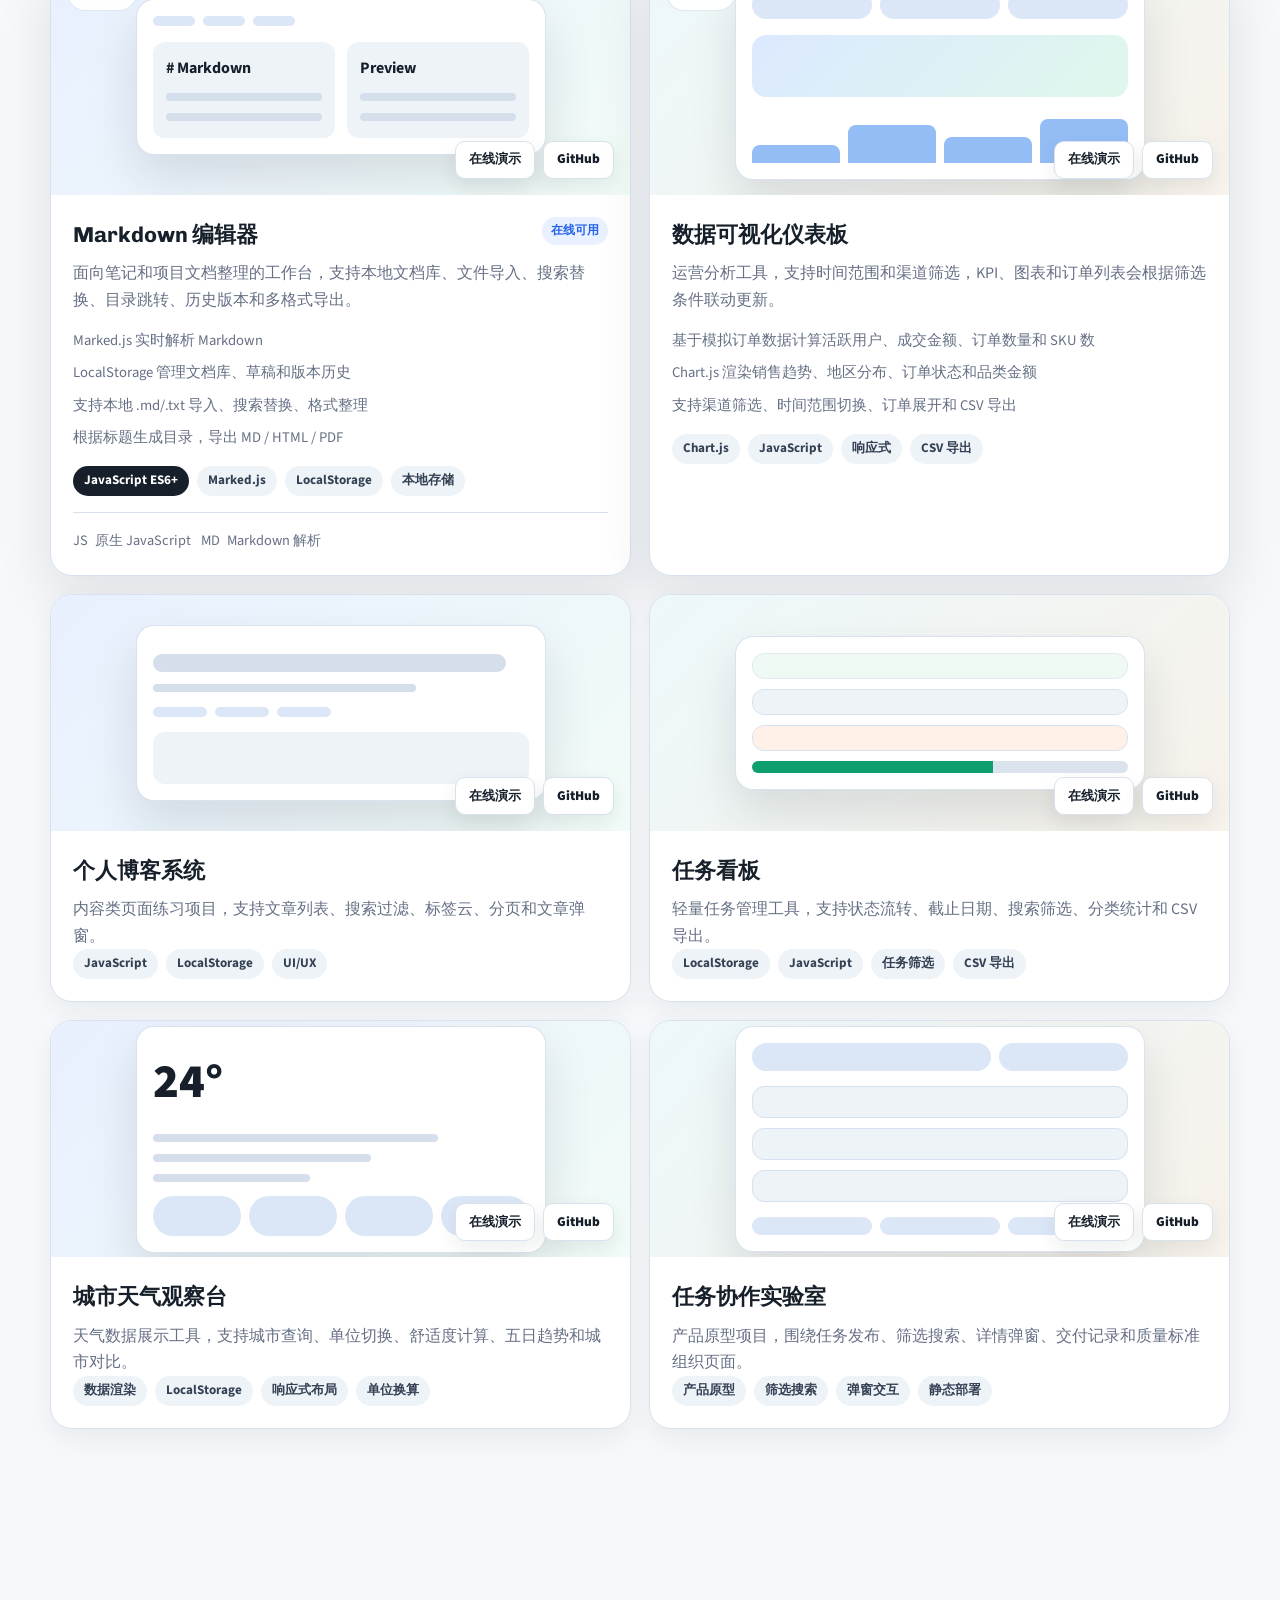
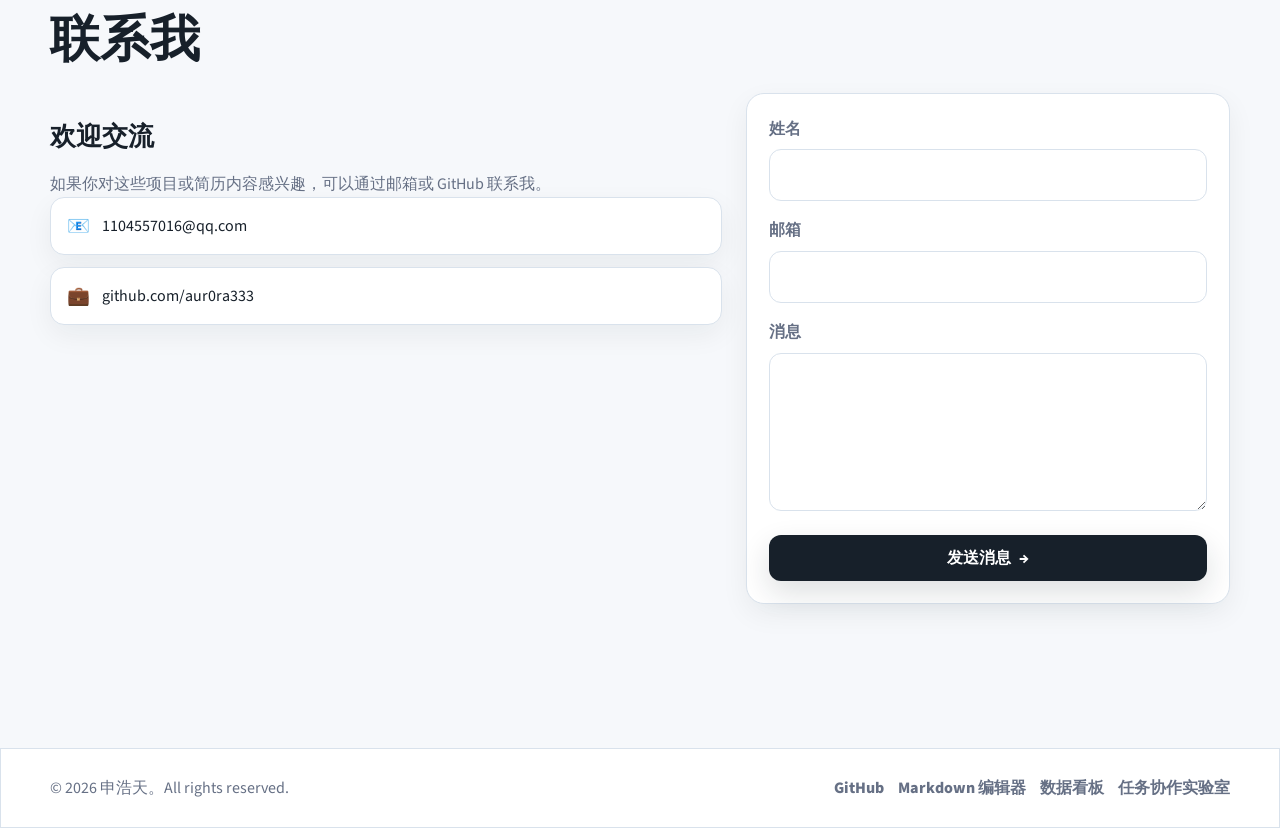
==== commit df9e7d3e: "Apply impeccable portfolio refinements" ====
--- a/index.html
+++ b/index.html
@@ -6,7 +6,8 @@
     <title>申浩天 - 个人作品集</title>
     <link rel="stylesheet" href="styles.css">
     <link rel="preconnect" href="https://fonts.googleapis.com">
-    <link href="https://fonts.googleapis.com/css2?family=Inter:wght@300;400;500;600;700;800&display=swap" rel="stylesheet">
+    <link href="https://fonts.googleapis.com/css2?family=Chivo:wght@700;800;900&display=swap" rel="stylesheet">
+    <link href="https://fonts.googleapis.com/css2?family=Source+Sans+3:wght@400;500;600;700;800;900&display=swap" rel="stylesheet">
 </head>
 <body>
     <!-- 动态背景 -->
@@ -48,9 +49,7 @@
                 <span class="greeting">你好，我是</span>
                 <span class="name-gradient">申浩天</span>
             </h1>
-            <p class="hero-subtitle typing-text">
-                <span id="typing"></span><span class="cursor">|</span>
-            </p>
+            <p class="hero-subtitle">前端交互 / Java 后端 / 数据可视化</p>
             <p class="hero-description">
                 计算机科学与技术本科，关注 Web 前端、Java 后端和数据库设计。
                 这里把 6 个在线项目统一整理成作品集，按主项目、工具项目、内容展示和产品原型分层展示。
@@ -146,22 +145,22 @@
             </p>
             <div class="overview-grid">
                 <article class="overview-card">
-                    <span>01</span>
+                    <span>主</span>
                     <h3>主项目</h3>
                     <p>Markdown 文档工作台、运营数据看板，适合面试时重点讲业务流程、数据状态和用户操作路径。</p>
                 </article>
                 <article class="overview-card">
-                    <span>02</span>
+                    <span>工</span>
                     <h3>工具项目</h3>
                     <p>任务看板、城市天气观察台，展示表单、筛选、本地存储、状态管理和响应式页面。</p>
                 </article>
                 <article class="overview-card">
-                    <span>03</span>
+                    <span>文</span>
                     <h3>内容展示</h3>
                     <p>技术博客用于说明文章列表、搜索、标签、分页和弹窗等常见内容型页面能力。</p>
                 </article>
                 <article class="overview-card">
-                    <span>04</span>
+                    <span>原</span>
                     <h3>产品原型</h3>
                     <p>任务协作实验室用于展示任务池、详情弹窗、交付记录和质量规则的产品页面结构。</p>
                 </article>
@@ -292,7 +291,7 @@
             <div class="case-study-grid">
                 <article class="case-study-card">
                     <div>
-                        <span class="case-label">重点讲解 01</span>
+                        <span class="case-label">主项目讲解</span>
                         <h3>Markdown 文档工作台</h3>
                     </div>
                     <p>可以重点讲本地文档库、导入导出、目录生成、历史版本和编辑区/预览区联动，适合作为前端交互项目展开。</p>
@@ -300,12 +299,24 @@
                 </article>
                 <article class="case-study-card">
                     <div>
-                        <span class="case-label">重点讲解 02</span>
+                        <span class="case-label">主项目讲解</span>
                         <h3>运营数据看板</h3>
                     </div>
                     <p>可以重点讲筛选条件驱动 KPI、图表和订单表格联动，适合作为数据可视化和业务分析项目展开。</p>
                     <a href="https://aur0ra333.github.io/data-dashboard/" target="_blank">打开演示</a>
                 </article>
+            </div>
+
+            <div class="inspection-panel">
+                <div>
+                    <h3>面试官可以直接检查什么</h3>
+                    <p>每个在线项目都保留了演示入口和 GitHub 入口，优先检查真实交互，而不是只看截图。</p>
+                </div>
+                <ul>
+                    <li><strong>功能完整度</strong><span>输入、筛选、导出、弹窗、状态切换是否能实际操作。</span></li>
+                    <li><strong>代码可读性</strong><span>README 是否能说明项目目标、运行方式和核心技术点。</span></li>
+                    <li><strong>页面适配</strong><span>移动端、桌面端是否保持清晰层级和可读文本。</span></li>
+                </ul>
             </div>
             
             <div class="projects-grid">
--- a/styles.css
+++ b/styles.css
@@ -32,8 +32,16 @@
         linear-gradient(180deg, #ffffff 0%, var(--page) 42%),
         var(--page);
     color: var(--ink);
-    font-family: Inter, "PingFang SC", "Microsoft YaHei", system-ui, sans-serif;
+    font-family: "Source Sans 3", "PingFang SC", "Microsoft YaHei", system-ui, sans-serif;
     line-height: 1.65;
+}
+
+h1,
+h2,
+h3,
+.logo-text,
+.stat-number {
+    font-family: Chivo, "Source Sans 3", "PingFang SC", "Microsoft YaHei", system-ui, sans-serif;
 }
 
 a {
@@ -234,15 +242,10 @@
 }
 
 .hero-subtitle {
-    min-height: 1.8em;
     margin-bottom: 14px;
-    color: var(--blue);
-    font-size: 1.15rem;
+    color: #184d86;
+    font-size: 1.12rem;
     font-weight: 800;
-}
-
-.cursor {
-    color: var(--blue);
 }
 
 .hero-description {
@@ -582,8 +585,8 @@
     justify-content: center;
     margin-bottom: 18px;
     border-radius: 12px;
-    background: var(--blue-soft);
-    color: var(--blue);
+    background: var(--ink);
+    color: #fff;
     font-weight: 900;
 }
 
@@ -663,6 +666,53 @@
     color: var(--blue);
     font-size: 0.78rem;
     font-weight: 900;
+}
+
+.inspection-panel {
+    display: grid;
+    grid-template-columns: minmax(260px, 0.75fr) minmax(0, 1.25fr);
+    gap: 20px;
+    margin: 0 0 24px;
+    padding: 22px;
+    border: 1px solid #b9c9dc;
+    border-radius: 18px;
+    background: #f8fbff;
+}
+
+.inspection-panel h3 {
+    margin-bottom: 8px;
+    font-size: 1.24rem;
+}
+
+.inspection-panel p {
+    color: #475467;
+    max-width: 54ch;
+}
+
+.inspection-panel ul {
+    display: grid;
+    gap: 10px;
+    list-style: none;
+}
+
+.inspection-panel li {
+    display: grid;
+    grid-template-columns: 120px 1fr;
+    gap: 14px;
+    padding: 12px 0;
+    border-bottom: 1px solid #d7e2ee;
+}
+
+.inspection-panel li:last-child {
+    border-bottom: 0;
+}
+
+.inspection-panel strong {
+    color: var(--ink);
+}
+
+.inspection-panel span {
+    color: #475467;
 }
 
 .projects-grid {
@@ -843,16 +893,16 @@
 .todo-item {
     height: 26px;
     margin-bottom: 10px;
-    border-left: 4px solid #7aa8ed;
+    border: 1px solid #d6e2ef;
 }
 
 .todo-item.done {
-    border-left-color: var(--green);
+    background: #e8f7f1;
     opacity: 0.72;
 }
 
 .todo-item.high {
-    border-left-color: var(--orange);
+    background: #fff1e8;
 }
 
 .todo-meter {
@@ -894,7 +944,7 @@
 
 .lab-list div {
     height: 32px;
-    border-left: 4px solid #7aa8ed;
+    border: 1px solid #d6e2ef;
 }
 
 .lab-footer span {
@@ -1117,7 +1167,8 @@
     .skills-grid,
     .projects-grid,
     .overview-grid,
-    .case-study-grid {
+    .case-study-grid,
+    .inspection-panel {
         grid-template-columns: 1fr;
     }
 
@@ -1162,4 +1213,20 @@
         align-items: flex-start;
         flex-direction: column;
     }
-}
+
+    .inspection-panel li {
+        grid-template-columns: 1fr;
+        gap: 4px;
+    }
+}
+
+@media (prefers-reduced-motion: reduce) {
+    *,
+    *::before,
+    *::after {
+        scroll-behavior: auto !important;
+        transition-duration: 0.01ms !important;
+        animation-duration: 0.01ms !important;
+        animation-iteration-count: 1 !important;
+    }
+}
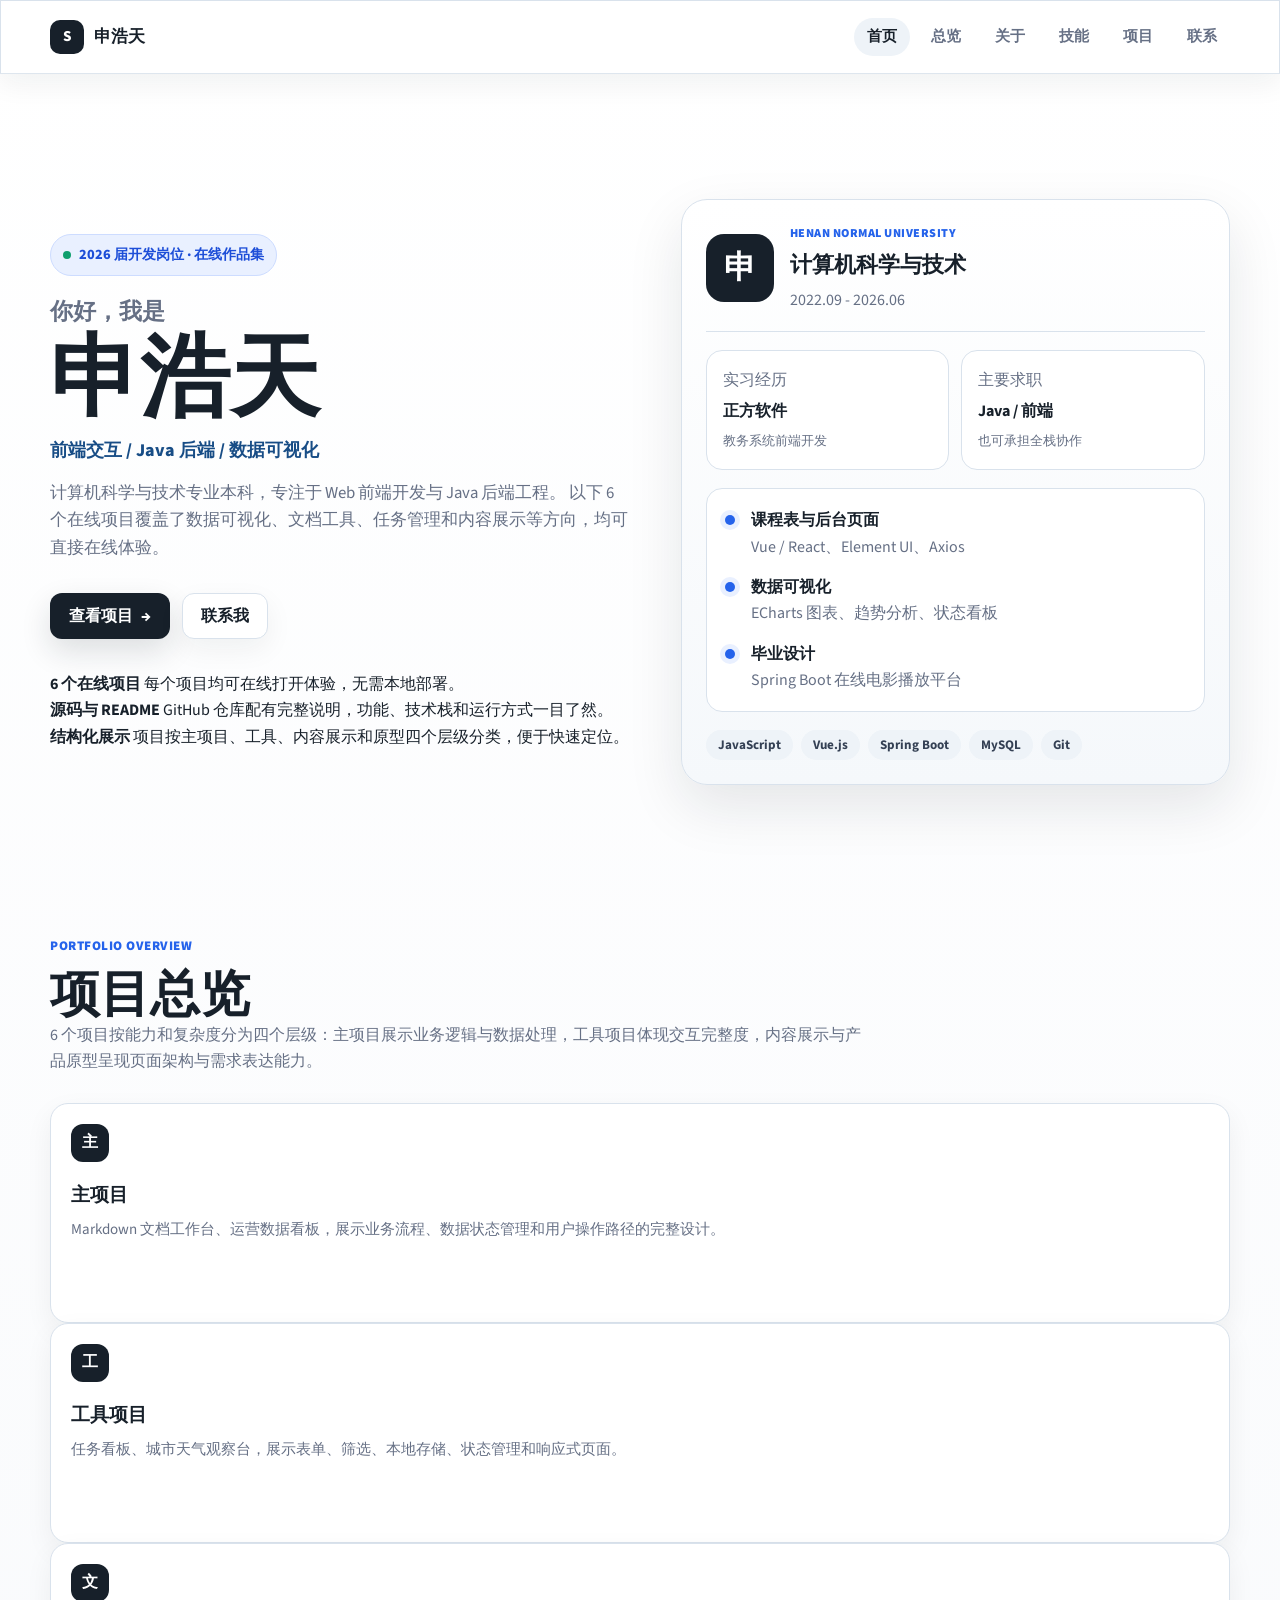
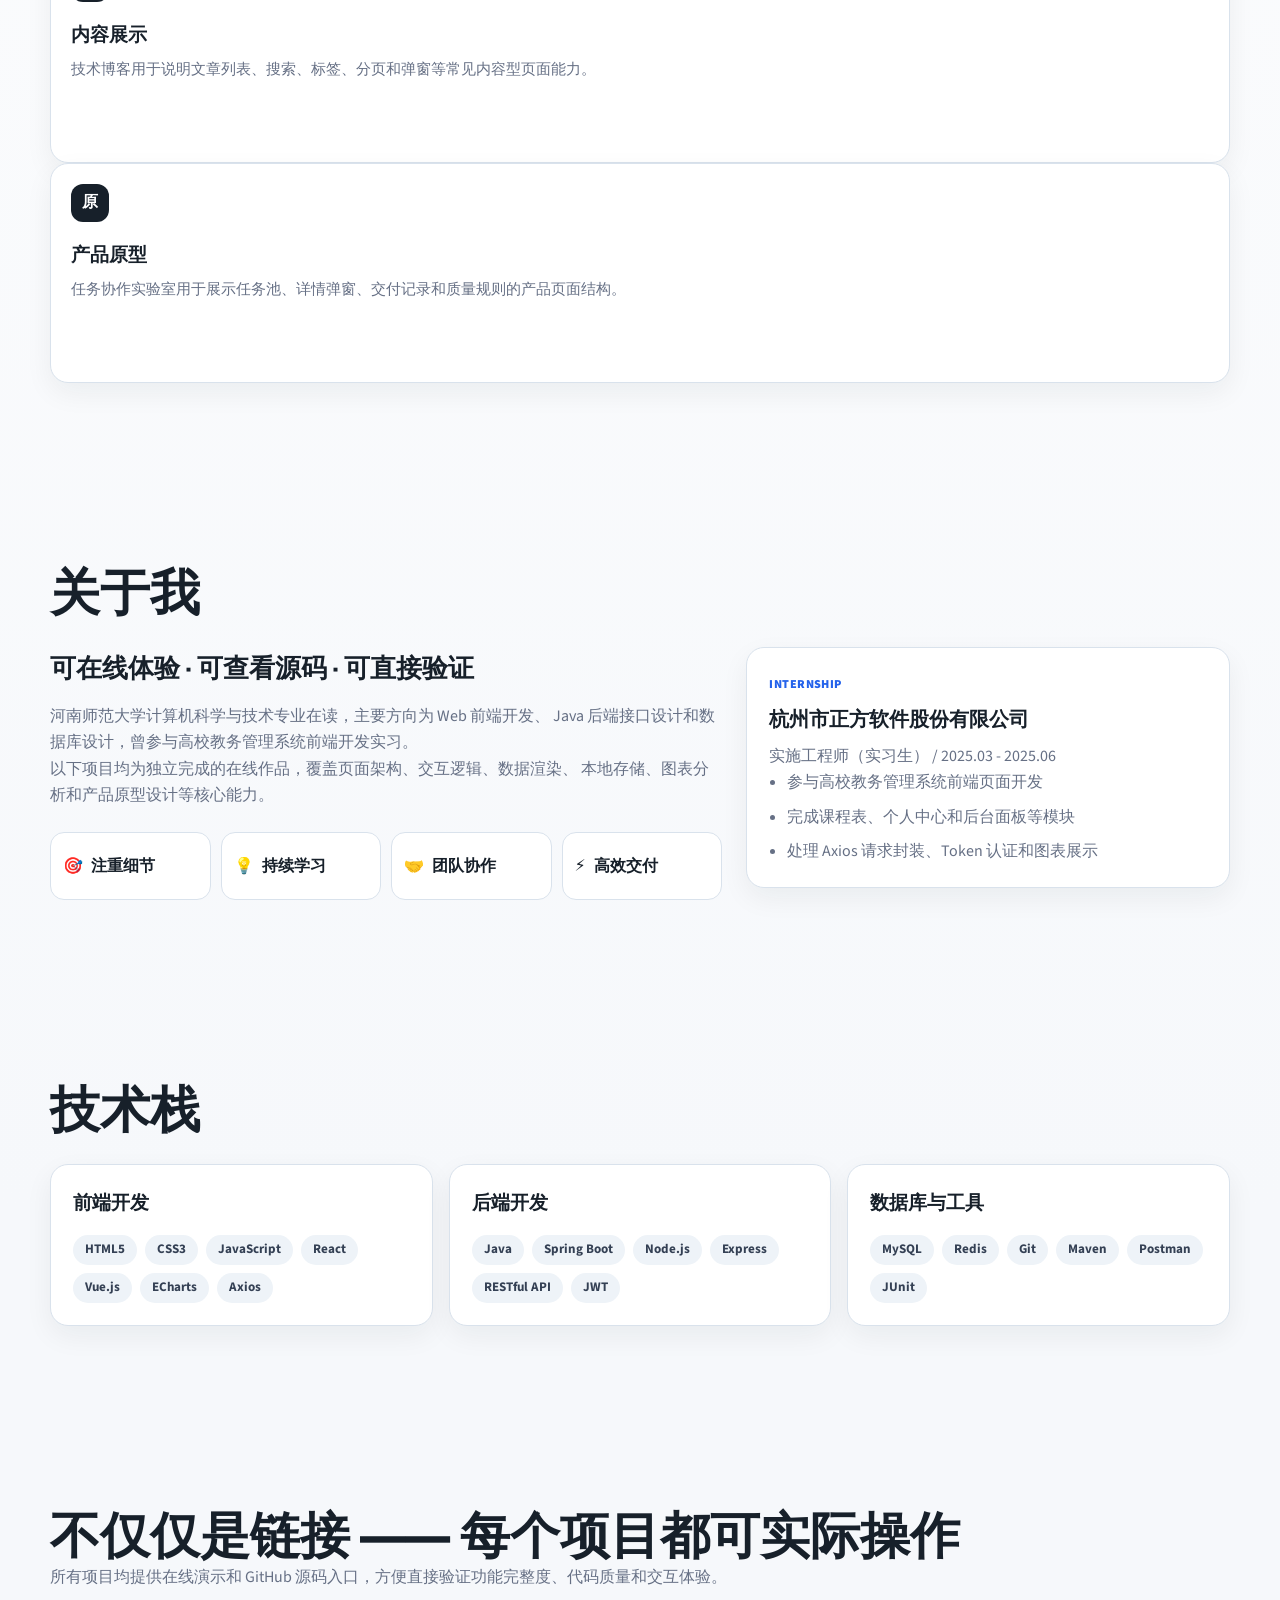
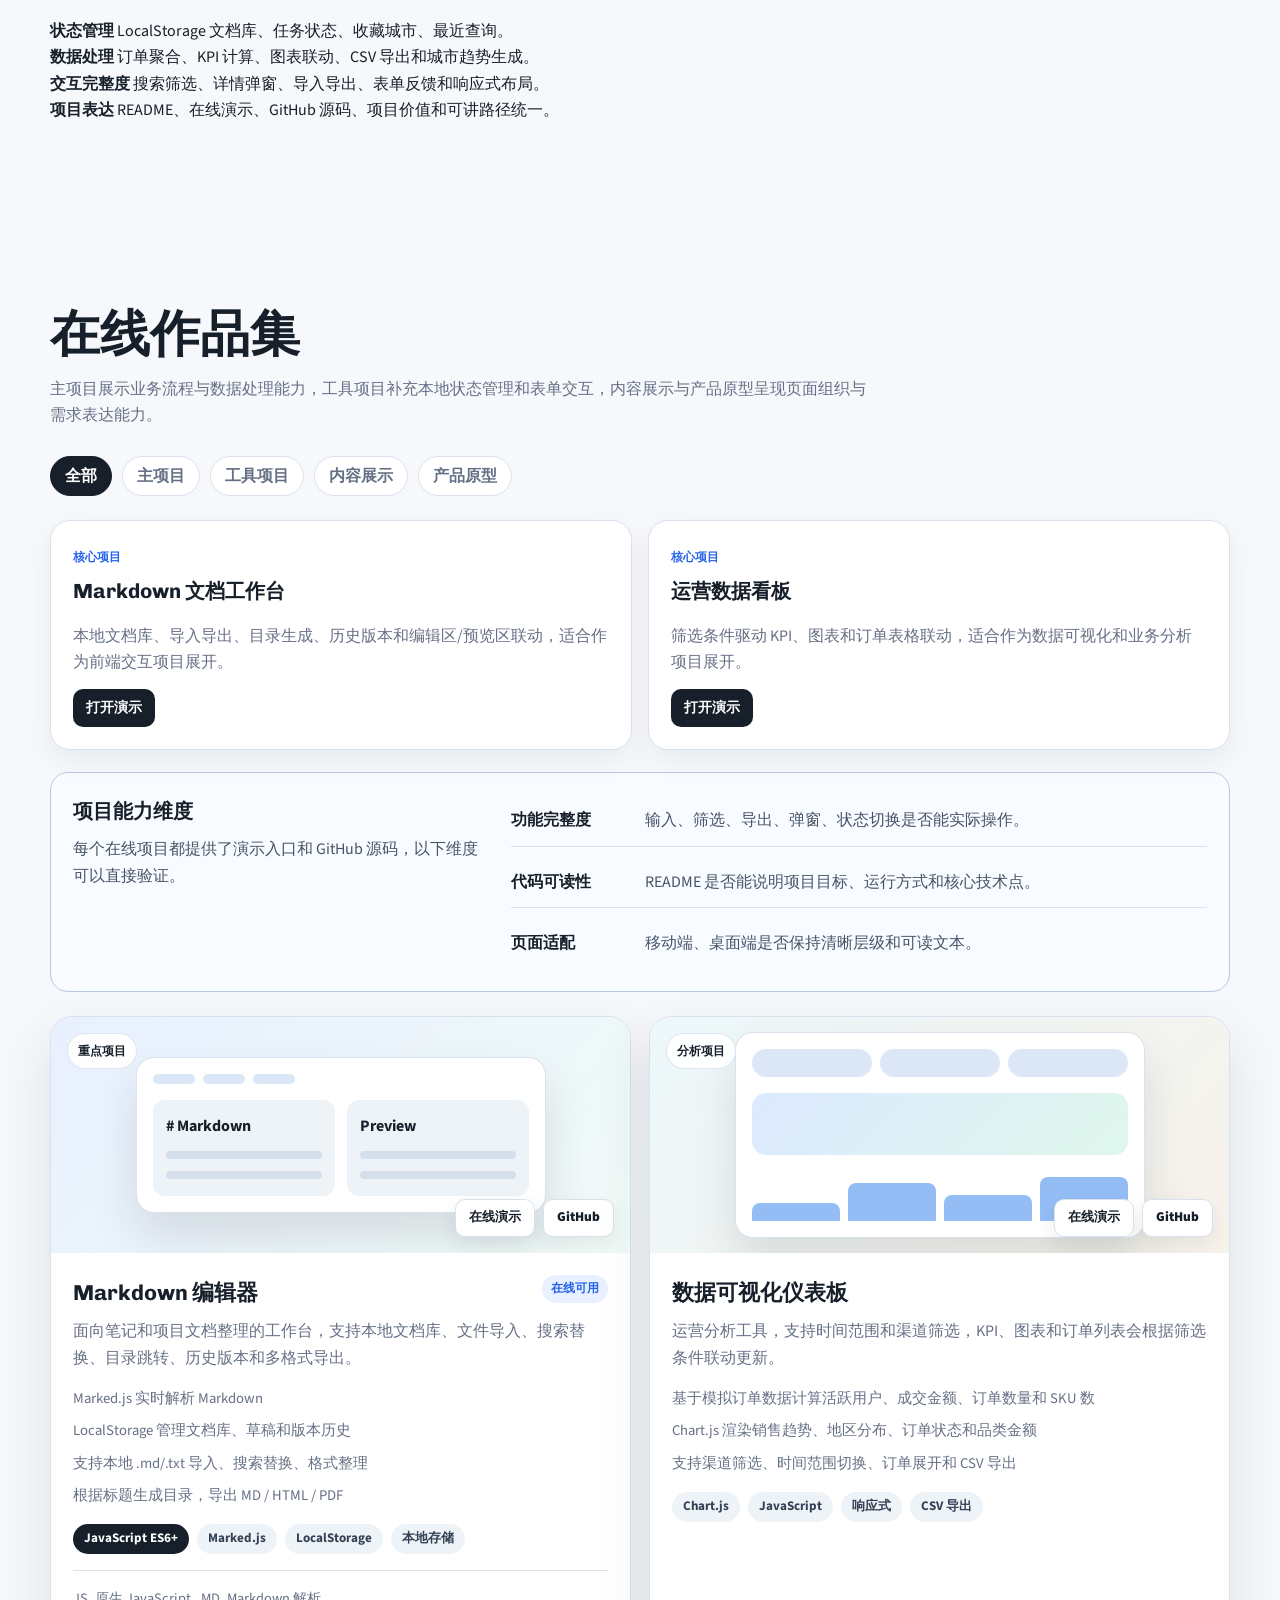
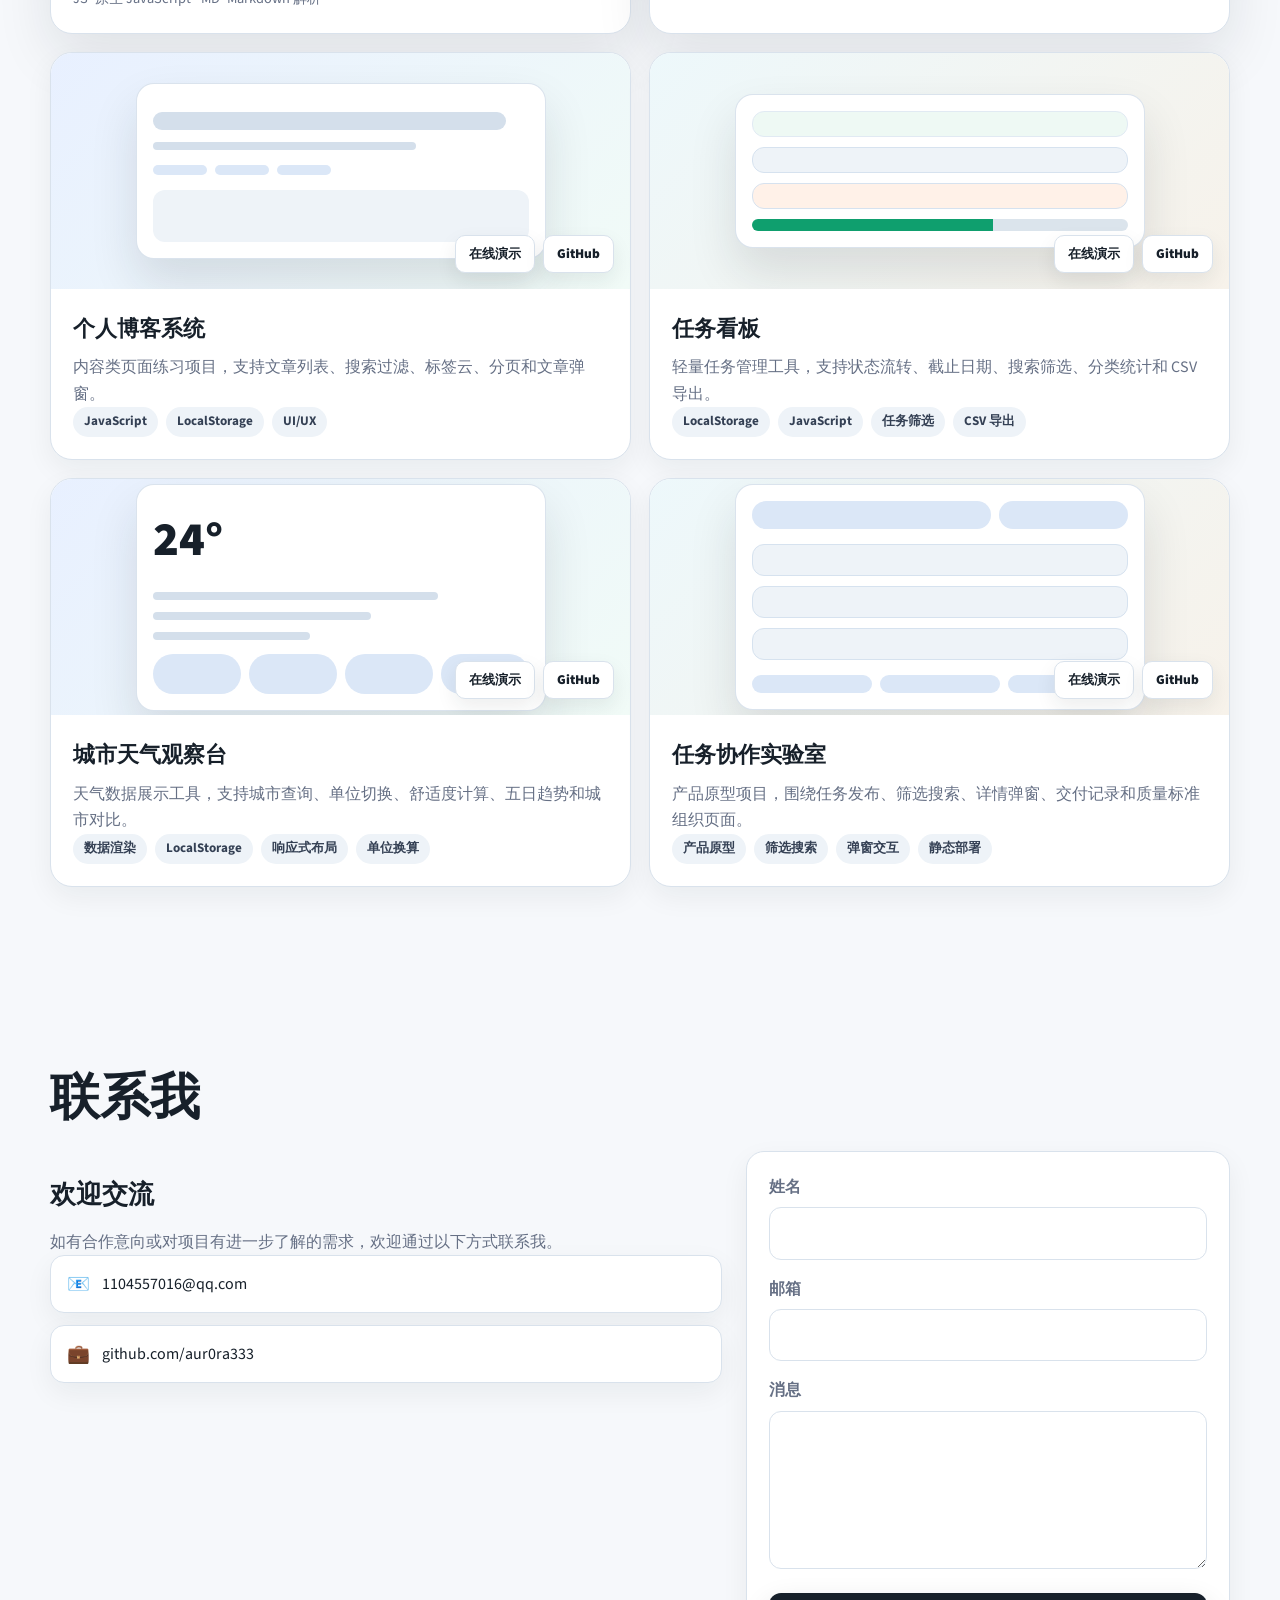
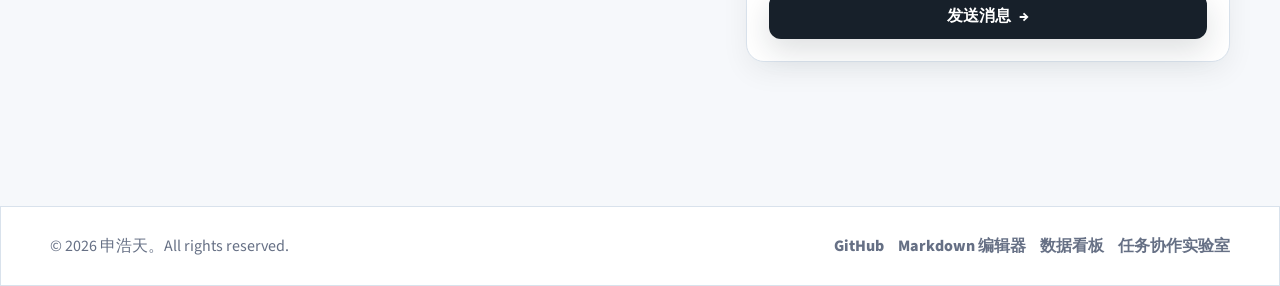
==== commit b60e7c30: "优化文案: 面向面试官调整页面表述，去掉内部笔记式语言" ====
--- a/index.html
+++ b/index.html
@@ -51,8 +51,8 @@
             </h1>
             <p class="hero-subtitle">前端交互 / Java 后端 / 数据可视化</p>
             <p class="hero-description">
-                计算机科学与技术本科，关注 Web 前端、Java 后端和数据库设计。
-                这里把 6 个在线项目统一整理成作品集，按主项目、工具项目、内容展示和产品原型分层展示。
+                计算机科学与技术专业本科，专注于 Web 前端开发与 Java 后端工程。
+                以下 6 个在线项目覆盖了数据可视化、文档工具、任务管理和内容展示等方向，均可直接在线体验。
             </p>
             <div class="hero-buttons">
                 <a href="#projects" class="btn btn-primary btn-glow">
@@ -64,18 +64,18 @@
                 </a>
             </div>
             
-            <div class="hero-stats">
-                <div class="stat-card glass">
-                    <div class="stat-number" data-count="6">0</div>
-                    <div class="stat-label">在线项目</div>
-                </div>
-                <div class="stat-card glass">
-                    <div class="stat-number" data-count="1"></div>
-                    <div class="stat-label">实习经历</div>
-                </div>
-                <div class="stat-card glass">
-                    <div class="stat-number" data-count="2026"></div>
-                    <div class="stat-label">毕业年份</div>
+            <div class="hero-proof">
+                <div>
+                    <strong>6 个在线项目</strong>
+                    <span>每个项目均可在线打开体验，无需本地部署。</span>
+                </div>
+                <div>
+                    <strong>源码与 README</strong>
+                    <span>GitHub 仓库配有完整说明，功能、技术栈和运行方式一目了然。</span>
+                </div>
+                <div>
+                    <strong>结构化展示</strong>
+                    <span>项目按主项目、工具、内容展示和原型四个层级分类，便于快速定位。</span>
                 </div>
             </div>
         </div>
@@ -141,28 +141,36 @@
             <div class="section-kicker">Portfolio Overview</div>
             <h2 class="section-title plain-title">项目总览</h2>
             <p class="section-lead">
-                作品集不只放链接，而是按项目价值分层：主项目体现业务和数据处理能力，工具项目体现交互完整度，内容和原型项目体现页面组织与产品表达。
+                6 个项目按能力和复杂度分为四个层级：主项目展示业务逻辑与数据处理，工具项目体现交互完整度，内容展示与产品原型呈现页面架构与需求表达能力。
             </p>
-            <div class="overview-grid">
+            <div class="overview-ledger">
                 <article class="overview-card">
                     <span>主</span>
-                    <h3>主项目</h3>
-                    <p>Markdown 文档工作台、运营数据看板，适合面试时重点讲业务流程、数据状态和用户操作路径。</p>
+                    <div>
+                        <h3>主项目</h3>
+                        <p>Markdown 文档工作台、运营数据看板，展示业务流程、数据状态管理和用户操作路径的完整设计。</p>
+                    </div>
                 </article>
                 <article class="overview-card">
                     <span>工</span>
-                    <h3>工具项目</h3>
-                    <p>任务看板、城市天气观察台，展示表单、筛选、本地存储、状态管理和响应式页面。</p>
+                    <div>
+                        <h3>工具项目</h3>
+                        <p>任务看板、城市天气观察台，展示表单、筛选、本地存储、状态管理和响应式页面。</p>
+                    </div>
                 </article>
                 <article class="overview-card">
                     <span>文</span>
-                    <h3>内容展示</h3>
-                    <p>技术博客用于说明文章列表、搜索、标签、分页和弹窗等常见内容型页面能力。</p>
+                    <div>
+                        <h3>内容展示</h3>
+                        <p>技术博客用于说明文章列表、搜索、标签、分页和弹窗等常见内容型页面能力。</p>
+                    </div>
                 </article>
                 <article class="overview-card">
                     <span>原</span>
-                    <h3>产品原型</h3>
-                    <p>任务协作实验室用于展示任务池、详情弹窗、交付记录和质量规则的产品页面结构。</p>
+                    <div>
+                        <h3>产品原型</h3>
+                        <p>任务协作实验室用于展示任务池、详情弹窗、交付记录和质量规则的产品页面结构。</p>
+                    </div>
                 </article>
             </div>
         </div>
@@ -177,14 +185,14 @@
             </h2>
             <div class="about-grid">
                 <div class="about-content">
-                    <h3 class="about-heading">把项目做成能打开、能演示、能讲清楚</h3>
+                    <h3 class="about-heading">可在线体验 · 可查看源码 · 可直接验证</h3>
                     <p class="about-text">
-                        我正在河南师范大学学习计算机科学与技术，主要练习前端页面、
-                        后端接口和数据库设计，也参与过高校教务系统相关实习工作。
+                        河南师范大学计算机科学与技术专业在读，主要方向为 Web 前端开发、
+                        Java 后端接口设计和数据库设计，曾参与高校教务管理系统前端开发实习。
                     </p>
                     <p class="about-text">
-                        这些项目以静态部署为主，重点展示页面结构、交互逻辑、数据渲染、
-                        本地存储、图表分析和产品原型表达能力。
+                        以下项目均为独立完成的在线作品，覆盖页面架构、交互逻辑、数据渲染、
+                        本地存储、图表分析和产品原型设计等核心能力。
                     </p>
                     <div class="about-highlights">
                         <div class="highlight-item">
@@ -269,6 +277,37 @@
         </div>
     </section>
 
+    <section id="depth" class="section depth-section">
+        <div class="section-container">
+            <div class="depth-layout">
+                <div class="depth-copy">
+                    <h2 class="section-title plain-title">不仅仅是链接 —— 每个项目都可实际操作</h2>
+                    <p class="section-lead">
+                        所有项目均提供在线演示和 GitHub 源码入口，方便直接验证功能完整度、代码质量和交互体验。
+                    </p>
+                </div>
+                <div class="depth-board">
+                    <div class="depth-row">
+                        <strong>状态管理</strong>
+                        <span>LocalStorage 文档库、任务状态、收藏城市、最近查询。</span>
+                    </div>
+                    <div class="depth-row">
+                        <strong>数据处理</strong>
+                        <span>订单聚合、KPI 计算、图表联动、CSV 导出和城市趋势生成。</span>
+                    </div>
+                    <div class="depth-row">
+                        <strong>交互完整度</strong>
+                        <span>搜索筛选、详情弹窗、导入导出、表单反馈和响应式布局。</span>
+                    </div>
+                    <div class="depth-row">
+                        <strong>项目表达</strong>
+                        <span>README、在线演示、GitHub 源码、项目价值和可讲路径统一。</span>
+                    </div>
+                </div>
+            </div>
+        </div>
+    </section>
+
     <!-- 项目展示 -->
     <section id="projects" class="section">
         <div class="section-container">
@@ -277,7 +316,7 @@
                 <span class="title-text">在线作品集</span>
             </h2>
             <p class="section-lead">
-                主项目用于展示业务流程和数据处理能力；工具项目补充本地状态管理和表单交互；内容展示与产品原型用于说明页面组织和需求表达。
+                主项目展示业务流程与数据处理能力，工具项目补充本地状态管理和表单交互，内容展示与产品原型呈现页面组织与需求表达能力。
             </p>
             
             <div class="projects-filter">
@@ -291,26 +330,26 @@
             <div class="case-study-grid">
                 <article class="case-study-card">
                     <div>
-                        <span class="case-label">主项目讲解</span>
+                        <span class="case-label">核心项目</span>
                         <h3>Markdown 文档工作台</h3>
                     </div>
-                    <p>可以重点讲本地文档库、导入导出、目录生成、历史版本和编辑区/预览区联动，适合作为前端交互项目展开。</p>
+                    <p>本地文档库、导入导出、目录生成、历史版本和编辑区/预览区联动，适合作为前端交互项目展开。</p>
                     <a href="https://aur0ra333.github.io/markdown-editor/" target="_blank">打开演示</a>
                 </article>
                 <article class="case-study-card">
                     <div>
-                        <span class="case-label">主项目讲解</span>
+                        <span class="case-label">核心项目</span>
                         <h3>运营数据看板</h3>
                     </div>
-                    <p>可以重点讲筛选条件驱动 KPI、图表和订单表格联动，适合作为数据可视化和业务分析项目展开。</p>
+                    <p>筛选条件驱动 KPI、图表和订单表格联动，适合作为数据可视化和业务分析项目展开。</p>
                     <a href="https://aur0ra333.github.io/data-dashboard/" target="_blank">打开演示</a>
                 </article>
             </div>
 
             <div class="inspection-panel">
                 <div>
-                    <h3>面试官可以直接检查什么</h3>
-                    <p>每个在线项目都保留了演示入口和 GitHub 入口，优先检查真实交互，而不是只看截图。</p>
+                    <h3>项目能力维度</h3>
+                    <p>每个在线项目都提供了演示入口和 GitHub 源码，以下维度可以直接验证。</p>
                 </div>
                 <ul>
                     <li><strong>功能完整度</strong><span>输入、筛选、导出、弹窗、状态切换是否能实际操作。</span></li>
@@ -537,7 +576,7 @@
                 <div class="contact-info">
                     <h3 class="contact-heading">欢迎交流</h3>
                     <p class="contact-text">
-                        如果你对这些项目或简历内容感兴趣，可以通过邮箱或 GitHub 联系我。
+                        如有合作意向或对项目有进一步了解的需求，欢迎通过以下方式联系我。
                     </p>
                     <div class="contact-links">
                         <a href="mailto:1104557016@qq.com" class="contact-link glass">
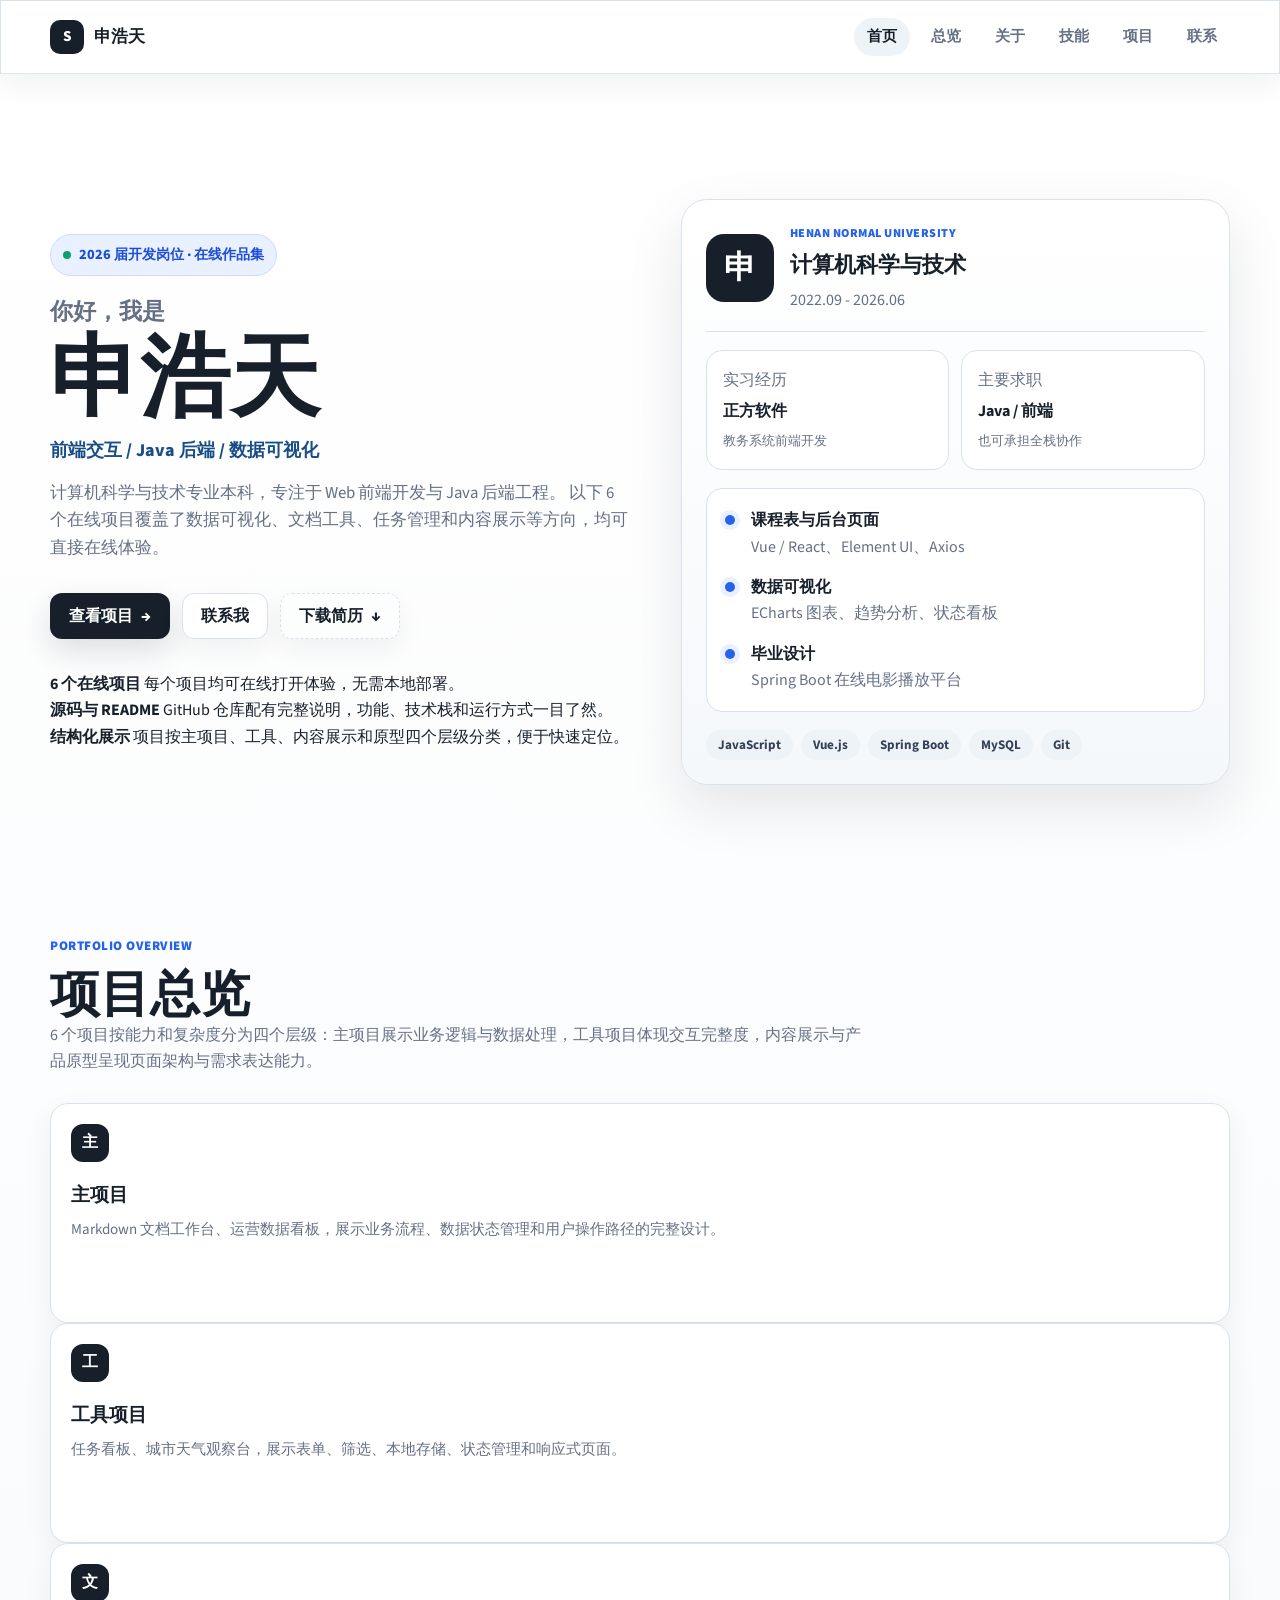
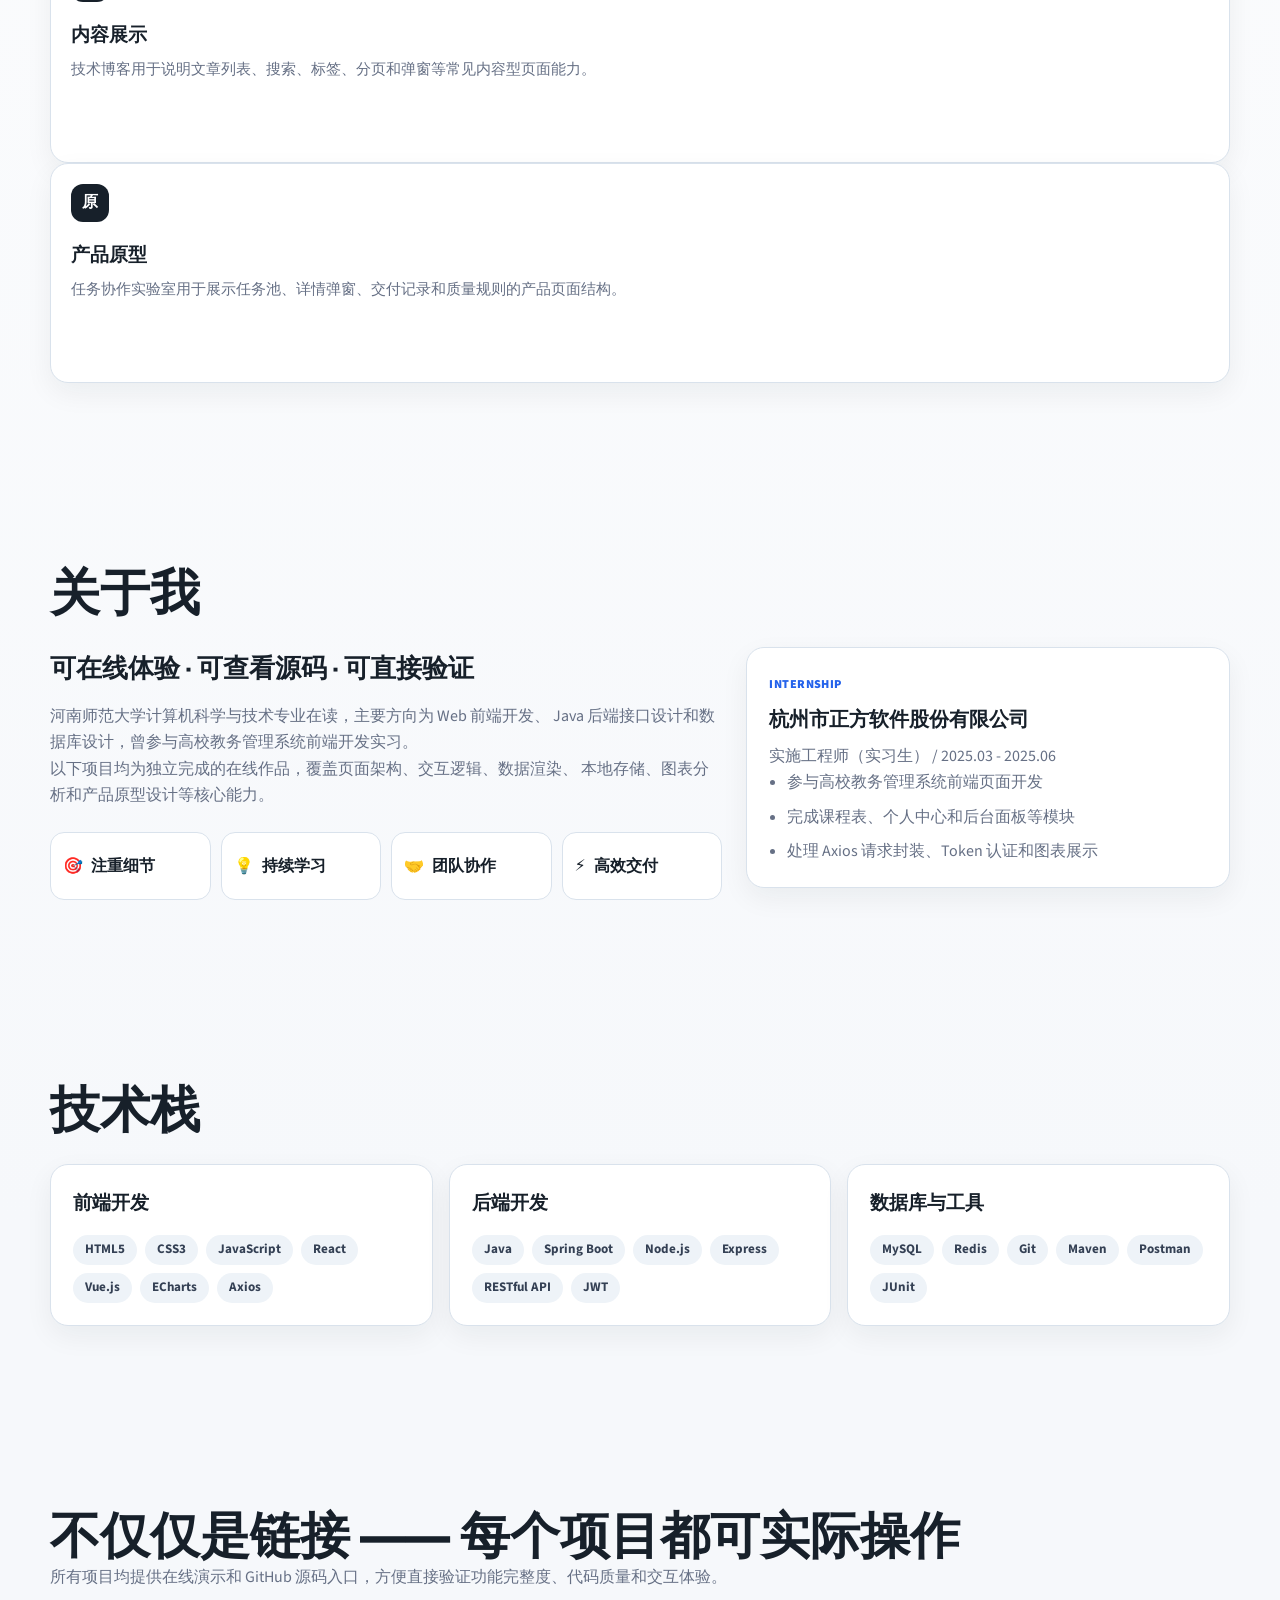
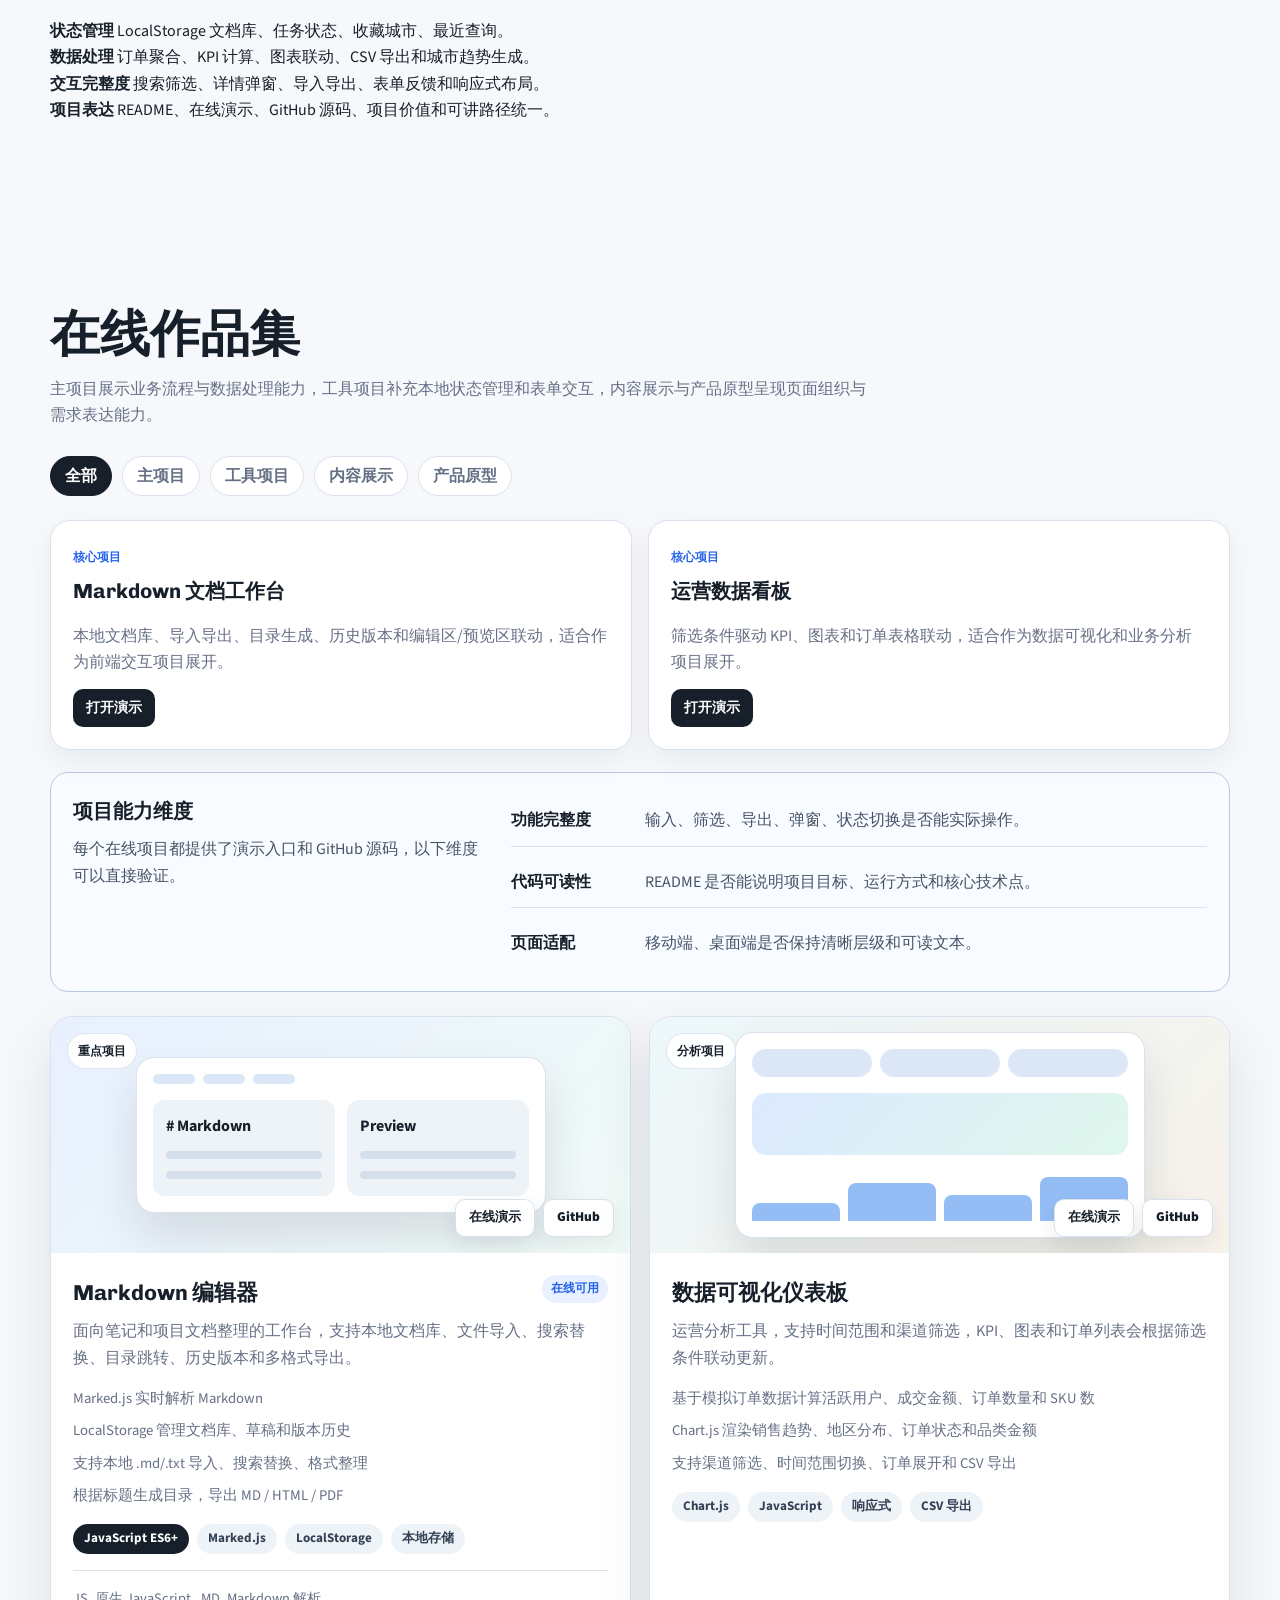
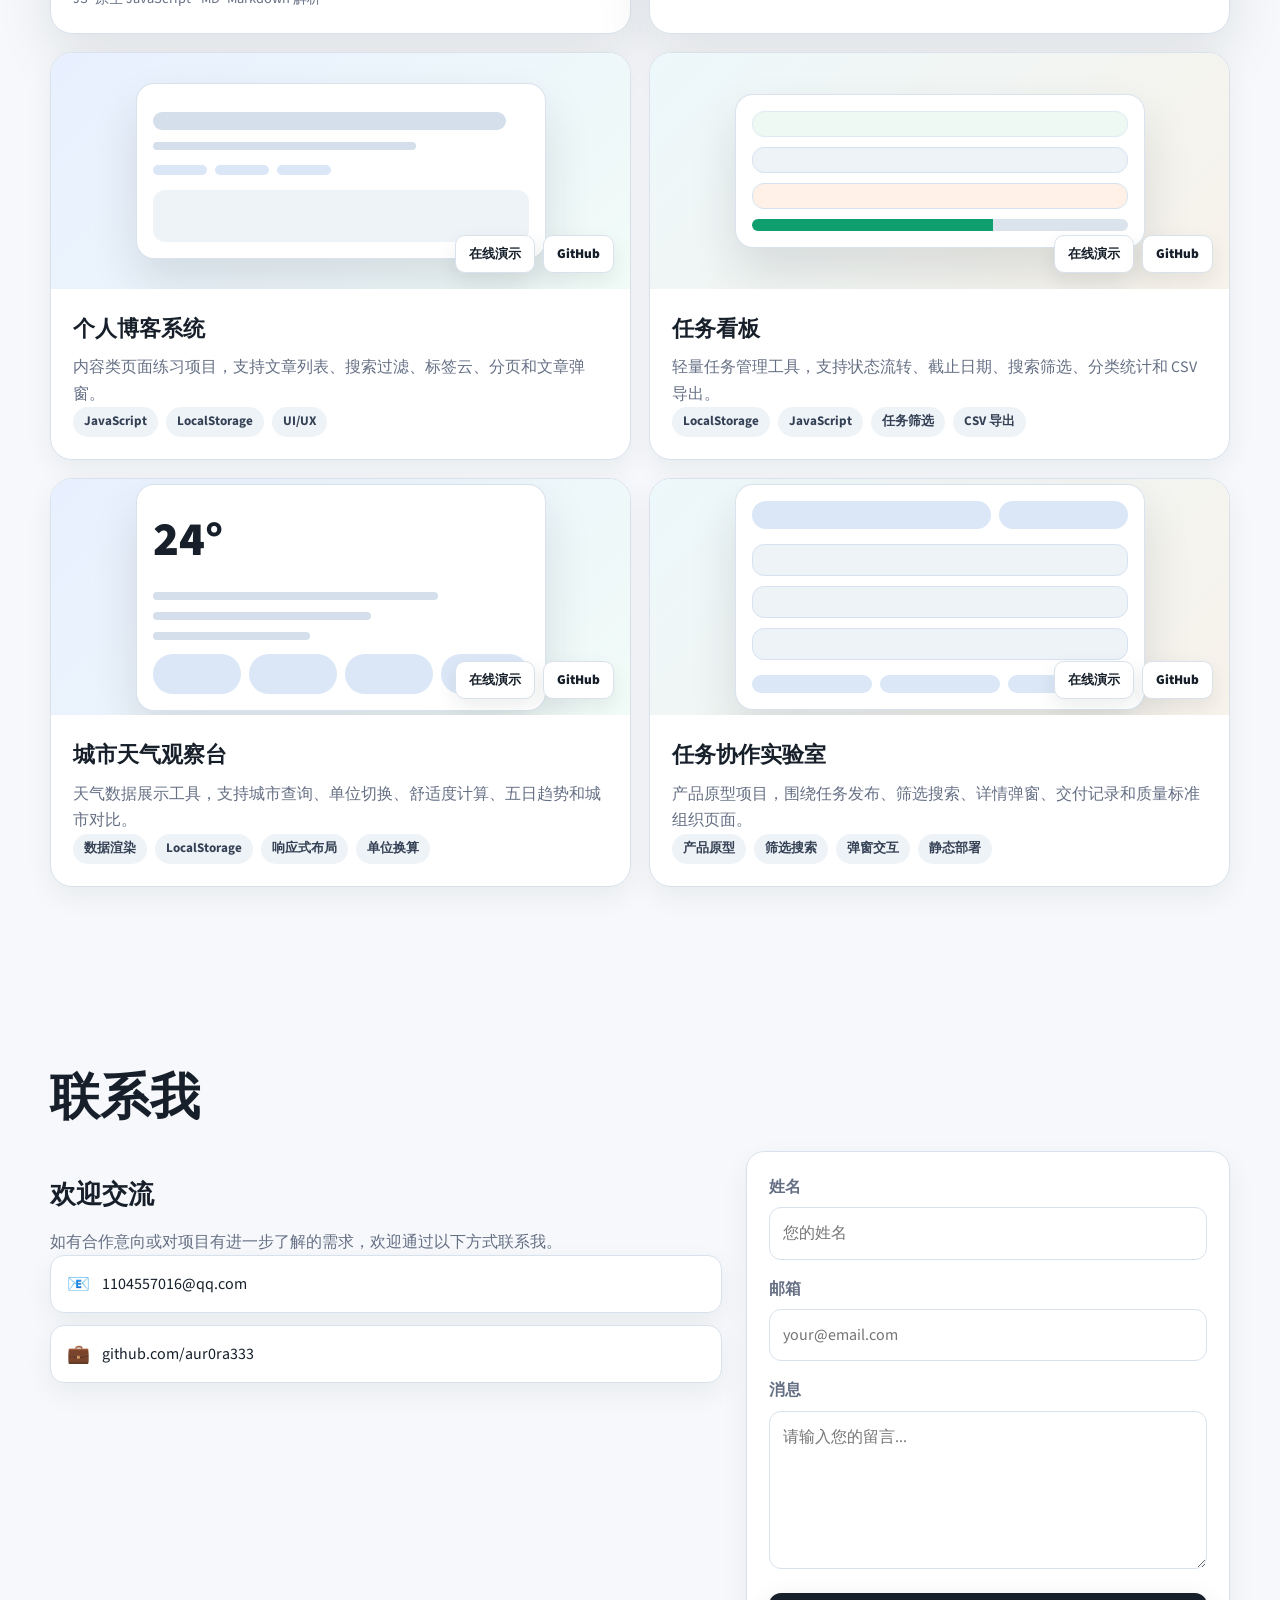
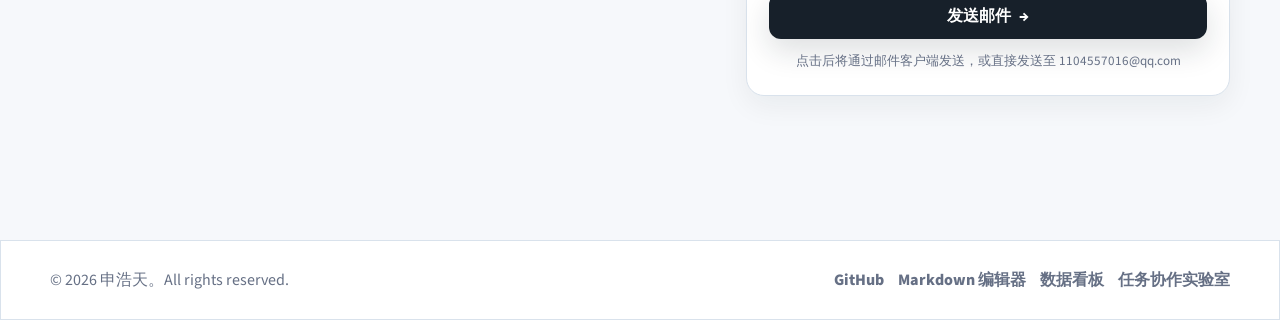
==== commit bfa57d93: "补充内容: 清理死代码, 修复假表单, 添加简历下载按钮" ====
--- a/index.html
+++ b/index.html
@@ -10,13 +10,6 @@
     <link href="https://fonts.googleapis.com/css2?family=Source+Sans+3:wght@400;500;600;700;800;900&display=swap" rel="stylesheet">
 </head>
 <body>
-    <!-- 动态背景 -->
-    <div class="animated-bg">
-        <div class="gradient-orb orb-1"></div>
-        <div class="gradient-orb orb-2"></div>
-        <div class="gradient-orb orb-3"></div>
-    </div>
-
     <!-- 导航栏 -->
     <nav class="navbar glass">
         <div class="nav-container">
@@ -32,9 +25,6 @@
                 <li><a href="#projects" class="nav-link">项目</a></li>
                 <li><a href="#contact" class="nav-link">联系</a></li>
             </ul>
-            <button class="theme-toggle" id="theme-toggle">
-                <span class="icon">🌙</span>
-            </button>
         </div>
     </nav>
 
@@ -61,6 +51,10 @@
                 </a>
                 <a href="#contact" class="btn btn-secondary glass">
                     <span>联系我</span>
+                </a>
+                <a href="#" class="btn btn-outline glass" id="btn-resume" title="简历下载功能开发中">
+                    <span>下载简历</span>
+                    <span class="btn-icon">↓</span>
                 </a>
             </div>
             
@@ -592,20 +586,21 @@
                 <form class="contact-form glass" id="contact-form">
                     <div class="form-group">
                         <label for="name">姓名</label>
-                        <input type="text" id="name" name="name" required />
+                        <input type="text" id="name" name="name" placeholder="您的姓名" />
                     </div>
                     <div class="form-group">
                         <label for="email">邮箱</label>
-                        <input type="email" id="email" name="email" required />
+                        <input type="email" id="email" name="email" placeholder="your@email.com" />
                     </div>
                     <div class="form-group">
                         <label for="message">消息</label>
-                        <textarea id="message" name="message" rows="5" required></textarea>
-                    </div>
-                    <button type="submit" class="btn btn-primary btn-glow btn-full">
-                        <span>发送消息</span>
+                        <textarea id="message" name="message" rows="5" placeholder="请输入您的留言..."></textarea>
+                    </div>
+                    <a href="mailto:1104557016@qq.com" class="btn btn-primary btn-glow btn-full">
+                        <span>发送邮件</span>
                         <span class="btn-icon">→</span>
-                    </button>
+                    </a>
+                    <p class="form-hint">点击后将通过邮件客户端发送，或直接发送至 1104557016@qq.com</p>
                 </form>
             </div>
         </div>
--- a/styles.css
+++ b/styles.css
@@ -54,10 +54,6 @@
     font: inherit;
 }
 
-.animated-bg {
-    display: none;
-}
-
 .glass {
     background: var(--surface);
     border: 1px solid var(--line);
@@ -130,11 +126,6 @@
     color: var(--ink);
 }
 
-.nav-link::after,
-.theme-toggle {
-    display: none;
-}
-
 .btn {
     display: inline-flex;
     min-height: 46px;
@@ -163,6 +154,18 @@
     background: #fff;
     color: var(--ink);
     border-color: var(--line);
+}
+
+.btn-outline {
+    background: transparent;
+    color: var(--ink);
+    border-color: var(--line);
+    border-style: dashed;
+}
+
+.btn-outline:hover {
+    background: var(--surface-soft);
+    border-style: solid;
 }
 
 .btn-glow,
@@ -1115,6 +1118,13 @@
     box-shadow: 0 0 0 3px rgba(37, 99, 235, 0.12);
 }
 
+.form-hint {
+    margin-top: 12px;
+    color: var(--muted);
+    font-size: 0.82rem;
+    text-align: center;
+}
+
 .footer {
     margin-top: 52px;
     padding: 26px 0;
@@ -1230,3 +1240,51332 @@
         animation-iteration-count: 1 !important;
     }
 }
+/* =================================/* ============================================
+   Modern Portfolio — Dark Tech Theme
+   ============================================ */
+
+/*/* ============================================
+   Modern Portfolio — Dark Tech Theme
+   ============================================ */
+
+/* ---- CSS Variables ---- */
+:root {
+    --bg: #08090f;
+    --/* ============================================
+   Modern Portfolio — Dark Tech Theme
+   ============================================ */
+
+/* ---- CSS Variables ---- */
+:root {
+    --bg: #08090f;
+    --bg-soft: #0f1119;
+    --surface: rgba(18,/* ============================================
+   Modern Portfolio — Dark Tech Theme
+   ============================================ */
+
+/* ---- CSS Variables ---- */
+:root {
+    --bg: #08090f;
+    --bg-soft: #0f1119;
+    --surface: rgba(18, 20, 32, 0.7);
+    --surface-hover: rgba(24/* ============================================
+   Modern Portfolio — Dark Tech Theme
+   ============================================ */
+
+/* ---- CSS Variables ---- */
+:root {
+    --bg: #08090f;
+    --bg-soft: #0f1119;
+    --surface: rgba(18, 20, 32, 0.7);
+    --surface-hover: rgba(24, 26, 42, 0.85);
+    --ink: #e8ec/* ============================================
+   Modern Portfolio — Dark Tech Theme
+   ============================================ */
+
+/* ---- CSS Variables ---- */
+:root {
+    --bg: #08090f;
+    --bg-soft: #0f1119;
+    --surface: rgba(18, 20, 32, 0.7);
+    --surface-hover: rgba(24, 26, 42, 0.85);
+    --ink: #e8ecf4;
+    --ink-soft: #c0c8d8;
+    --/* ============================================
+   Modern Portfolio — Dark Tech Theme
+   ============================================ */
+
+/* ---- CSS Variables ---- */
+:root {
+    --bg: #08090f;
+    --bg-soft: #0f1119;
+    --surface: rgba(18, 20, 32, 0.7);
+    --surface-hover: rgba(24, 26, 42, 0.85);
+    --ink: #e8ecf4;
+    --ink-soft: #c0c8d8;
+    --muted: #7b8498;
+    --line: rgba(255, 255,/* ============================================
+   Modern Portfolio — Dark Tech Theme
+   ============================================ */
+
+/* ---- CSS Variables ---- */
+:root {
+    --bg: #08090f;
+    --bg-soft: #0f1119;
+    --surface: rgba(18, 20, 32, 0.7);
+    --surface-hover: rgba(24, 26, 42, 0.85);
+    --ink: #e8ecf4;
+    --ink-soft: #c0c8d8;
+    --muted: #7b8498;
+    --line: rgba(255, 255, 255, 0.06);
+    --line-strong: rgba(255,/* ============================================
+   Modern Portfolio — Dark Tech Theme
+   ============================================ */
+
+/* ---- CSS Variables ---- */
+:root {
+    --bg: #08090f;
+    --bg-soft: #0f1119;
+    --surface: rgba(18, 20, 32, 0.7);
+    --surface-hover: rgba(24, 26, 42, 0.85);
+    --ink: #e8ecf4;
+    --ink-soft: #c0c8d8;
+    --muted: #7b8498;
+    --line: rgba(255, 255, 255, 0.06);
+    --line-strong: rgba(255, 255, 255, 0.1);
+
+    --accent: #00d4ff/* ============================================
+   Modern Portfolio — Dark Tech Theme
+   ============================================ */
+
+/* ---- CSS Variables ---- */
+:root {
+    --bg: #08090f;
+    --bg-soft: #0f1119;
+    --surface: rgba(18, 20, 32, 0.7);
+    --surface-hover: rgba(24, 26, 42, 0.85);
+    --ink: #e8ecf4;
+    --ink-soft: #c0c8d8;
+    --muted: #7b8498;
+    --line: rgba(255, 255, 255, 0.06);
+    --line-strong: rgba(255, 255, 255, 0.1);
+
+    --accent: #00d4ff;
+    --accent-soft: rgba(0, 212, 255,/* ============================================
+   Modern Portfolio — Dark Tech Theme
+   ============================================ */
+
+/* ---- CSS Variables ---- */
+:root {
+    --bg: #08090f;
+    --bg-soft: #0f1119;
+    --surface: rgba(18, 20, 32, 0.7);
+    --surface-hover: rgba(24, 26, 42, 0.85);
+    --ink: #e8ecf4;
+    --ink-soft: #c0c8d8;
+    --muted: #7b8498;
+    --line: rgba(255, 255, 255, 0.06);
+    --line-strong: rgba(255, 255, 255, 0.1);
+
+    --accent: #00d4ff;
+    --accent-soft: rgba(0, 212, 255, 0.08);
+    --accent-glow: rgba(0, 212, 255, 0.25);
+    --purple: #a78bfa;
+    --/* ============================================
+   Modern Portfolio — Dark Tech Theme
+   ============================================ */
+
+/* ---- CSS Variables ---- */
+:root {
+    --bg: #08090f;
+    --bg-soft: #0f1119;
+    --surface: rgba(18, 20, 32, 0.7);
+    --surface-hover: rgba(24, 26, 42, 0.85);
+    --ink: #e8ecf4;
+    --ink-soft: #c0c8d8;
+    --muted: #7b8498;
+    --line: rgba(255, 255, 255, 0.06);
+    --line-strong: rgba(255, 255, 255, 0.1);
+
+    --accent: #00d4ff;
+    --accent-soft: rgba(0, 212, 255, 0.08);
+    --accent-glow: rgba(0, 212, 255, 0.25);
+    --purple: #a78bfa;
+    --purple-soft: rgba(167, 139, 250, 0./* ============================================
+   Modern Portfolio — Dark Tech Theme
+   ============================================ */
+
+/* ---- CSS Variables ---- */
+:root {
+    --bg: #08090f;
+    --bg-soft: #0f1119;
+    --surface: rgba(18, 20, 32, 0.7);
+    --surface-hover: rgba(24, 26, 42, 0.85);
+    --ink: #e8ecf4;
+    --ink-soft: #c0c8d8;
+    --muted: #7b8498;
+    --line: rgba(255, 255, 255, 0.06);
+    --line-strong: rgba(255, 255, 255, 0.1);
+
+    --accent: #00d4ff;
+    --accent-soft: rgba(0, 212, 255, 0.08);
+    --accent-glow: rgba(0, 212, 255, 0.25);
+    --purple: #a78bfa;
+    --purple-soft: rgba(167, 139, 250, 0.08);
+    --green: #34d399;
+    --orange: #fb923/* ============================================
+   Modern Portfolio — Dark Tech Theme
+   ============================================ */
+
+/* ---- CSS Variables ---- */
+:root {
+    --bg: #08090f;
+    --bg-soft: #0f1119;
+    --surface: rgba(18, 20, 32, 0.7);
+    --surface-hover: rgba(24, 26, 42, 0.85);
+    --ink: #e8ecf4;
+    --ink-soft: #c0c8d8;
+    --muted: #7b8498;
+    --line: rgba(255, 255, 255, 0.06);
+    --line-strong: rgba(255, 255, 255, 0.1);
+
+    --accent: #00d4ff;
+    --accent-soft: rgba(0, 212, 255, 0.08);
+    --accent-glow: rgba(0, 212, 255, 0.25);
+    --purple: #a78bfa;
+    --purple-soft: rgba(167, 139, 250, 0.08);
+    --green: #34d399;
+    --orange: #fb923c;
+
+    --radius-sm: 10px;
+    --radius: 16px;
+    --radius-lg: 22px;
+    --radius-xl: 28px;/* ============================================
+   Modern Portfolio — Dark Tech Theme
+   ============================================ */
+
+/* ---- CSS Variables ---- */
+:root {
+    --bg: #08090f;
+    --bg-soft: #0f1119;
+    --surface: rgba(18, 20, 32, 0.7);
+    --surface-hover: rgba(24, 26, 42, 0.85);
+    --ink: #e8ecf4;
+    --ink-soft: #c0c8d8;
+    --muted: #7b8498;
+    --line: rgba(255, 255, 255, 0.06);
+    --line-strong: rgba(255, 255, 255, 0.1);
+
+    --accent: #00d4ff;
+    --accent-soft: rgba(0, 212, 255, 0.08);
+    --accent-glow: rgba(0, 212, 255, 0.25);
+    --purple: #a78bfa;
+    --purple-soft: rgba(167, 139, 250, 0.08);
+    --green: #34d399;
+    --orange: #fb923c;
+
+    --radius-sm: 10px;
+    --radius: 16px;
+    --radius-lg: 22px;
+    --radius-xl: 28px;
+    --transition: 200ms cubic-bezier(0.4, 0,/* ============================================
+   Modern Portfolio — Dark Tech Theme
+   ============================================ */
+
+/* ---- CSS Variables ---- */
+:root {
+    --bg: #08090f;
+    --bg-soft: #0f1119;
+    --surface: rgba(18, 20, 32, 0.7);
+    --surface-hover: rgba(24, 26, 42, 0.85);
+    --ink: #e8ecf4;
+    --ink-soft: #c0c8d8;
+    --muted: #7b8498;
+    --line: rgba(255, 255, 255, 0.06);
+    --line-strong: rgba(255, 255, 255, 0.1);
+
+    --accent: #00d4ff;
+    --accent-soft: rgba(0, 212, 255, 0.08);
+    --accent-glow: rgba(0, 212, 255, 0.25);
+    --purple: #a78bfa;
+    --purple-soft: rgba(167, 139, 250, 0.08);
+    --green: #34d399;
+    --orange: #fb923c;
+
+    --radius-sm: 10px;
+    --radius: 16px;
+    --radius-lg: 22px;
+    --radius-xl: 28px;
+    --transition: 200ms cubic-bezier(0.4, 0, 0.2, 1);
+}
+
+/* ---- Light Theme Override ---- */
+body.ligh/* ============================================
+   Modern Portfolio — Dark Tech Theme
+   ============================================ */
+
+/* ---- CSS Variables ---- */
+:root {
+    --bg: #08090f;
+    --bg-soft: #0f1119;
+    --surface: rgba(18, 20, 32, 0.7);
+    --surface-hover: rgba(24, 26, 42, 0.85);
+    --ink: #e8ecf4;
+    --ink-soft: #c0c8d8;
+    --muted: #7b8498;
+    --line: rgba(255, 255, 255, 0.06);
+    --line-strong: rgba(255, 255, 255, 0.1);
+
+    --accent: #00d4ff;
+    --accent-soft: rgba(0, 212, 255, 0.08);
+    --accent-glow: rgba(0, 212, 255, 0.25);
+    --purple: #a78bfa;
+    --purple-soft: rgba(167, 139, 250, 0.08);
+    --green: #34d399;
+    --orange: #fb923c;
+
+    --radius-sm: 10px;
+    --radius: 16px;
+    --radius-lg: 22px;
+    --radius-xl: 28px;
+    --transition: 200ms cubic-bezier(0.4, 0, 0.2, 1);
+}
+
+/* ---- Light Theme Override ---- */
+body.light {
+    --bg: #f6f8fb;
+    --bg-soft: #/* ============================================
+   Modern Portfolio — Dark Tech Theme
+   ============================================ */
+
+/* ---- CSS Variables ---- */
+:root {
+    --bg: #08090f;
+    --bg-soft: #0f1119;
+    --surface: rgba(18, 20, 32, 0.7);
+    --surface-hover: rgba(24, 26, 42, 0.85);
+    --ink: #e8ecf4;
+    --ink-soft: #c0c8d8;
+    --muted: #7b8498;
+    --line: rgba(255, 255, 255, 0.06);
+    --line-strong: rgba(255, 255, 255, 0.1);
+
+    --accent: #00d4ff;
+    --accent-soft: rgba(0, 212, 255, 0.08);
+    --accent-glow: rgba(0, 212, 255, 0.25);
+    --purple: #a78bfa;
+    --purple-soft: rgba(167, 139, 250, 0.08);
+    --green: #34d399;
+    --orange: #fb923c;
+
+    --radius-sm: 10px;
+    --radius: 16px;
+    --radius-lg: 22px;
+    --radius-xl: 28px;
+    --transition: 200ms cubic-bezier(0.4, 0, 0.2, 1);
+}
+
+/* ---- Light Theme Override ---- */
+body.light {
+    --bg: #f6f8fb;
+    --bg-soft: #eef3f8;
+    --surface: rgba(255, 255, 255/* ============================================
+   Modern Portfolio — Dark Tech Theme
+   ============================================ */
+
+/* ---- CSS Variables ---- */
+:root {
+    --bg: #08090f;
+    --bg-soft: #0f1119;
+    --surface: rgba(18, 20, 32, 0.7);
+    --surface-hover: rgba(24, 26, 42, 0.85);
+    --ink: #e8ecf4;
+    --ink-soft: #c0c8d8;
+    --muted: #7b8498;
+    --line: rgba(255, 255, 255, 0.06);
+    --line-strong: rgba(255, 255, 255, 0.1);
+
+    --accent: #00d4ff;
+    --accent-soft: rgba(0, 212, 255, 0.08);
+    --accent-glow: rgba(0, 212, 255, 0.25);
+    --purple: #a78bfa;
+    --purple-soft: rgba(167, 139, 250, 0.08);
+    --green: #34d399;
+    --orange: #fb923c;
+
+    --radius-sm: 10px;
+    --radius: 16px;
+    --radius-lg: 22px;
+    --radius-xl: 28px;
+    --transition: 200ms cubic-bezier(0.4, 0, 0.2, 1);
+}
+
+/* ---- Light Theme Override ---- */
+body.light {
+    --bg: #f6f8fb;
+    --bg-soft: #eef3f8;
+    --surface: rgba(255, 255, 255, 0.75);
+    --surface-hover: rgba(255, 255,/* ============================================
+   Modern Portfolio — Dark Tech Theme
+   ============================================ */
+
+/* ---- CSS Variables ---- */
+:root {
+    --bg: #08090f;
+    --bg-soft: #0f1119;
+    --surface: rgba(18, 20, 32, 0.7);
+    --surface-hover: rgba(24, 26, 42, 0.85);
+    --ink: #e8ecf4;
+    --ink-soft: #c0c8d8;
+    --muted: #7b8498;
+    --line: rgba(255, 255, 255, 0.06);
+    --line-strong: rgba(255, 255, 255, 0.1);
+
+    --accent: #00d4ff;
+    --accent-soft: rgba(0, 212, 255, 0.08);
+    --accent-glow: rgba(0, 212, 255, 0.25);
+    --purple: #a78bfa;
+    --purple-soft: rgba(167, 139, 250, 0.08);
+    --green: #34d399;
+    --orange: #fb923c;
+
+    --radius-sm: 10px;
+    --radius: 16px;
+    --radius-lg: 22px;
+    --radius-xl: 28px;
+    --transition: 200ms cubic-bezier(0.4, 0, 0.2, 1);
+}
+
+/* ---- Light Theme Override ---- */
+body.light {
+    --bg: #f6f8fb;
+    --bg-soft: #eef3f8;
+    --surface: rgba(255, 255, 255, 0.75);
+    --surface-hover: rgba(255, 255, 255, 0.92);
+    --ink: #17202a;
+    --/* ============================================
+   Modern Portfolio — Dark Tech Theme
+   ============================================ */
+
+/* ---- CSS Variables ---- */
+:root {
+    --bg: #08090f;
+    --bg-soft: #0f1119;
+    --surface: rgba(18, 20, 32, 0.7);
+    --surface-hover: rgba(24, 26, 42, 0.85);
+    --ink: #e8ecf4;
+    --ink-soft: #c0c8d8;
+    --muted: #7b8498;
+    --line: rgba(255, 255, 255, 0.06);
+    --line-strong: rgba(255, 255, 255, 0.1);
+
+    --accent: #00d4ff;
+    --accent-soft: rgba(0, 212, 255, 0.08);
+    --accent-glow: rgba(0, 212, 255, 0.25);
+    --purple: #a78bfa;
+    --purple-soft: rgba(167, 139, 250, 0.08);
+    --green: #34d399;
+    --orange: #fb923c;
+
+    --radius-sm: 10px;
+    --radius: 16px;
+    --radius-lg: 22px;
+    --radius-xl: 28px;
+    --transition: 200ms cubic-bezier(0.4, 0, 0.2, 1);
+}
+
+/* ---- Light Theme Override ---- */
+body.light {
+    --bg: #f6f8fb;
+    --bg-soft: #eef3f8;
+    --surface: rgba(255, 255, 255, 0.75);
+    --surface-hover: rgba(255, 255, 255, 0.92);
+    --ink: #17202a;
+    --ink-soft: #334155;
+    --muted: #667085;
+    --lin/* ============================================
+   Modern Portfolio — Dark Tech Theme
+   ============================================ */
+
+/* ---- CSS Variables ---- */
+:root {
+    --bg: #08090f;
+    --bg-soft: #0f1119;
+    --surface: rgba(18, 20, 32, 0.7);
+    --surface-hover: rgba(24, 26, 42, 0.85);
+    --ink: #e8ecf4;
+    --ink-soft: #c0c8d8;
+    --muted: #7b8498;
+    --line: rgba(255, 255, 255, 0.06);
+    --line-strong: rgba(255, 255, 255, 0.1);
+
+    --accent: #00d4ff;
+    --accent-soft: rgba(0, 212, 255, 0.08);
+    --accent-glow: rgba(0, 212, 255, 0.25);
+    --purple: #a78bfa;
+    --purple-soft: rgba(167, 139, 250, 0.08);
+    --green: #34d399;
+    --orange: #fb923c;
+
+    --radius-sm: 10px;
+    --radius: 16px;
+    --radius-lg: 22px;
+    --radius-xl: 28px;
+    --transition: 200ms cubic-bezier(0.4, 0, 0.2, 1);
+}
+
+/* ---- Light Theme Override ---- */
+body.light {
+    --bg: #f6f8fb;
+    --bg-soft: #eef3f8;
+    --surface: rgba(255, 255, 255, 0.75);
+    --surface-hover: rgba(255, 255, 255, 0.92);
+    --ink: #17202a;
+    --ink-soft: #334155;
+    --muted: #667085;
+    --line: rgba(0, 0, 0, 0.08);
+    --line-/* ============================================
+   Modern Portfolio — Dark Tech Theme
+   ============================================ */
+
+/* ---- CSS Variables ---- */
+:root {
+    --bg: #08090f;
+    --bg-soft: #0f1119;
+    --surface: rgba(18, 20, 32, 0.7);
+    --surface-hover: rgba(24, 26, 42, 0.85);
+    --ink: #e8ecf4;
+    --ink-soft: #c0c8d8;
+    --muted: #7b8498;
+    --line: rgba(255, 255, 255, 0.06);
+    --line-strong: rgba(255, 255, 255, 0.1);
+
+    --accent: #00d4ff;
+    --accent-soft: rgba(0, 212, 255, 0.08);
+    --accent-glow: rgba(0, 212, 255, 0.25);
+    --purple: #a78bfa;
+    --purple-soft: rgba(167, 139, 250, 0.08);
+    --green: #34d399;
+    --orange: #fb923c;
+
+    --radius-sm: 10px;
+    --radius: 16px;
+    --radius-lg: 22px;
+    --radius-xl: 28px;
+    --transition: 200ms cubic-bezier(0.4, 0, 0.2, 1);
+}
+
+/* ---- Light Theme Override ---- */
+body.light {
+    --bg: #f6f8fb;
+    --bg-soft: #eef3f8;
+    --surface: rgba(255, 255, 255, 0.75);
+    --surface-hover: rgba(255, 255, 255, 0.92);
+    --ink: #17202a;
+    --ink-soft: #334155;
+    --muted: #667085;
+    --line: rgba(0, 0, 0, 0.08);
+    --line-strong: rgba(0, 0, 0, 0.12);
+    --ac/* ============================================
+   Modern Portfolio — Dark Tech Theme
+   ============================================ */
+
+/* ---- CSS Variables ---- */
+:root {
+    --bg: #08090f;
+    --bg-soft: #0f1119;
+    --surface: rgba(18, 20, 32, 0.7);
+    --surface-hover: rgba(24, 26, 42, 0.85);
+    --ink: #e8ecf4;
+    --ink-soft: #c0c8d8;
+    --muted: #7b8498;
+    --line: rgba(255, 255, 255, 0.06);
+    --line-strong: rgba(255, 255, 255, 0.1);
+
+    --accent: #00d4ff;
+    --accent-soft: rgba(0, 212, 255, 0.08);
+    --accent-glow: rgba(0, 212, 255, 0.25);
+    --purple: #a78bfa;
+    --purple-soft: rgba(167, 139, 250, 0.08);
+    --green: #34d399;
+    --orange: #fb923c;
+
+    --radius-sm: 10px;
+    --radius: 16px;
+    --radius-lg: 22px;
+    --radius-xl: 28px;
+    --transition: 200ms cubic-bezier(0.4, 0, 0.2, 1);
+}
+
+/* ---- Light Theme Override ---- */
+body.light {
+    --bg: #f6f8fb;
+    --bg-soft: #eef3f8;
+    --surface: rgba(255, 255, 255, 0.75);
+    --surface-hover: rgba(255, 255, 255, 0.92);
+    --ink: #17202a;
+    --ink-soft: #334155;
+    --muted: #667085;
+    --line: rgba(0, 0, 0, 0.08);
+    --line-strong: rgba(0, 0, 0, 0.12);
+    --accent: #2563eb;
+    --accent-soft: #e9f/* ============================================
+   Modern Portfolio — Dark Tech Theme
+   ============================================ */
+
+/* ---- CSS Variables ---- */
+:root {
+    --bg: #08090f;
+    --bg-soft: #0f1119;
+    --surface: rgba(18, 20, 32, 0.7);
+    --surface-hover: rgba(24, 26, 42, 0.85);
+    --ink: #e8ecf4;
+    --ink-soft: #c0c8d8;
+    --muted: #7b8498;
+    --line: rgba(255, 255, 255, 0.06);
+    --line-strong: rgba(255, 255, 255, 0.1);
+
+    --accent: #00d4ff;
+    --accent-soft: rgba(0, 212, 255, 0.08);
+    --accent-glow: rgba(0, 212, 255, 0.25);
+    --purple: #a78bfa;
+    --purple-soft: rgba(167, 139, 250, 0.08);
+    --green: #34d399;
+    --orange: #fb923c;
+
+    --radius-sm: 10px;
+    --radius: 16px;
+    --radius-lg: 22px;
+    --radius-xl: 28px;
+    --transition: 200ms cubic-bezier(0.4, 0, 0.2, 1);
+}
+
+/* ---- Light Theme Override ---- */
+body.light {
+    --bg: #f6f8fb;
+    --bg-soft: #eef3f8;
+    --surface: rgba(255, 255, 255, 0.75);
+    --surface-hover: rgba(255, 255, 255, 0.92);
+    --ink: #17202a;
+    --ink-soft: #334155;
+    --muted: #667085;
+    --line: rgba(0, 0, 0, 0.08);
+    --line-strong: rgba(0, 0, 0, 0.12);
+    --accent: #2563eb;
+    --accent-soft: #e9f0ff;
+    --accent-glow: rgba(37, 99, 235,/* ============================================
+   Modern Portfolio — Dark Tech Theme
+   ============================================ */
+
+/* ---- CSS Variables ---- */
+:root {
+    --bg: #08090f;
+    --bg-soft: #0f1119;
+    --surface: rgba(18, 20, 32, 0.7);
+    --surface-hover: rgba(24, 26, 42, 0.85);
+    --ink: #e8ecf4;
+    --ink-soft: #c0c8d8;
+    --muted: #7b8498;
+    --line: rgba(255, 255, 255, 0.06);
+    --line-strong: rgba(255, 255, 255, 0.1);
+
+    --accent: #00d4ff;
+    --accent-soft: rgba(0, 212, 255, 0.08);
+    --accent-glow: rgba(0, 212, 255, 0.25);
+    --purple: #a78bfa;
+    --purple-soft: rgba(167, 139, 250, 0.08);
+    --green: #34d399;
+    --orange: #fb923c;
+
+    --radius-sm: 10px;
+    --radius: 16px;
+    --radius-lg: 22px;
+    --radius-xl: 28px;
+    --transition: 200ms cubic-bezier(0.4, 0, 0.2, 1);
+}
+
+/* ---- Light Theme Override ---- */
+body.light {
+    --bg: #f6f8fb;
+    --bg-soft: #eef3f8;
+    --surface: rgba(255, 255, 255, 0.75);
+    --surface-hover: rgba(255, 255, 255, 0.92);
+    --ink: #17202a;
+    --ink-soft: #334155;
+    --muted: #667085;
+    --line: rgba(0, 0, 0, 0.08);
+    --line-strong: rgba(0, 0, 0, 0.12);
+    --accent: #2563eb;
+    --accent-soft: #e9f0ff;
+    --accent-glow: rgba(37, 99, 235, 0.15);
+    --purple: #7c3aed;
+    --purple-soft: #f3eeff;
+}
+
+/* ---- Reset ---- */
+*/* ============================================
+   Modern Portfolio — Dark Tech Theme
+   ============================================ */
+
+/* ---- CSS Variables ---- */
+:root {
+    --bg: #08090f;
+    --bg-soft: #0f1119;
+    --surface: rgba(18, 20, 32, 0.7);
+    --surface-hover: rgba(24, 26, 42, 0.85);
+    --ink: #e8ecf4;
+    --ink-soft: #c0c8d8;
+    --muted: #7b8498;
+    --line: rgba(255, 255, 255, 0.06);
+    --line-strong: rgba(255, 255, 255, 0.1);
+
+    --accent: #00d4ff;
+    --accent-soft: rgba(0, 212, 255, 0.08);
+    --accent-glow: rgba(0, 212, 255, 0.25);
+    --purple: #a78bfa;
+    --purple-soft: rgba(167, 139, 250, 0.08);
+    --green: #34d399;
+    --orange: #fb923c;
+
+    --radius-sm: 10px;
+    --radius: 16px;
+    --radius-lg: 22px;
+    --radius-xl: 28px;
+    --transition: 200ms cubic-bezier(0.4, 0, 0.2, 1);
+}
+
+/* ---- Light Theme Override ---- */
+body.light {
+    --bg: #f6f8fb;
+    --bg-soft: #eef3f8;
+    --surface: rgba(255, 255, 255, 0.75);
+    --surface-hover: rgba(255, 255, 255, 0.92);
+    --ink: #17202a;
+    --ink-soft: #334155;
+    --muted: #667085;
+    --line: rgba(0, 0, 0, 0.08);
+    --line-strong: rgba(0, 0, 0, 0.12);
+    --accent: #2563eb;
+    --accent-soft: #e9f0ff;
+    --accent-glow: rgba(37, 99, 235, 0.15);
+    --purple: #7c3aed;
+    --purple-soft: #f3eeff;
+}
+
+/* ---- Reset ---- */
+* { box-sizing: border-box; margin: 0; padding: 0; }
+
+html {
+    scroll-behavior: smooth;
+    scroll-padding-top: 92px;
+}
+
+body {/* ============================================
+   Modern Portfolio — Dark Tech Theme
+   ============================================ */
+
+/* ---- CSS Variables ---- */
+:root {
+    --bg: #08090f;
+    --bg-soft: #0f1119;
+    --surface: rgba(18, 20, 32, 0.7);
+    --surface-hover: rgba(24, 26, 42, 0.85);
+    --ink: #e8ecf4;
+    --ink-soft: #c0c8d8;
+    --muted: #7b8498;
+    --line: rgba(255, 255, 255, 0.06);
+    --line-strong: rgba(255, 255, 255, 0.1);
+
+    --accent: #00d4ff;
+    --accent-soft: rgba(0, 212, 255, 0.08);
+    --accent-glow: rgba(0, 212, 255, 0.25);
+    --purple: #a78bfa;
+    --purple-soft: rgba(167, 139, 250, 0.08);
+    --green: #34d399;
+    --orange: #fb923c;
+
+    --radius-sm: 10px;
+    --radius: 16px;
+    --radius-lg: 22px;
+    --radius-xl: 28px;
+    --transition: 200ms cubic-bezier(0.4, 0, 0.2, 1);
+}
+
+/* ---- Light Theme Override ---- */
+body.light {
+    --bg: #f6f8fb;
+    --bg-soft: #eef3f8;
+    --surface: rgba(255, 255, 255, 0.75);
+    --surface-hover: rgba(255, 255, 255, 0.92);
+    --ink: #17202a;
+    --ink-soft: #334155;
+    --muted: #667085;
+    --line: rgba(0, 0, 0, 0.08);
+    --line-strong: rgba(0, 0, 0, 0.12);
+    --accent: #2563eb;
+    --accent-soft: #e9f0ff;
+    --accent-glow: rgba(37, 99, 235, 0.15);
+    --purple: #7c3aed;
+    --purple-soft: #f3eeff;
+}
+
+/* ---- Reset ---- */
+* { box-sizing: border-box; margin: 0; padding: 0; }
+
+html {
+    scroll-behavior: smooth;
+    scroll-padding-top: 92px;
+}
+
+body {
+    min-height: 100vh;
+    background: var(--bg);
+    color: var(--ink/* ============================================
+   Modern Portfolio — Dark Tech Theme
+   ============================================ */
+
+/* ---- CSS Variables ---- */
+:root {
+    --bg: #08090f;
+    --bg-soft: #0f1119;
+    --surface: rgba(18, 20, 32, 0.7);
+    --surface-hover: rgba(24, 26, 42, 0.85);
+    --ink: #e8ecf4;
+    --ink-soft: #c0c8d8;
+    --muted: #7b8498;
+    --line: rgba(255, 255, 255, 0.06);
+    --line-strong: rgba(255, 255, 255, 0.1);
+
+    --accent: #00d4ff;
+    --accent-soft: rgba(0, 212, 255, 0.08);
+    --accent-glow: rgba(0, 212, 255, 0.25);
+    --purple: #a78bfa;
+    --purple-soft: rgba(167, 139, 250, 0.08);
+    --green: #34d399;
+    --orange: #fb923c;
+
+    --radius-sm: 10px;
+    --radius: 16px;
+    --radius-lg: 22px;
+    --radius-xl: 28px;
+    --transition: 200ms cubic-bezier(0.4, 0, 0.2, 1);
+}
+
+/* ---- Light Theme Override ---- */
+body.light {
+    --bg: #f6f8fb;
+    --bg-soft: #eef3f8;
+    --surface: rgba(255, 255, 255, 0.75);
+    --surface-hover: rgba(255, 255, 255, 0.92);
+    --ink: #17202a;
+    --ink-soft: #334155;
+    --muted: #667085;
+    --line: rgba(0, 0, 0, 0.08);
+    --line-strong: rgba(0, 0, 0, 0.12);
+    --accent: #2563eb;
+    --accent-soft: #e9f0ff;
+    --accent-glow: rgba(37, 99, 235, 0.15);
+    --purple: #7c3aed;
+    --purple-soft: #f3eeff;
+}
+
+/* ---- Reset ---- */
+* { box-sizing: border-box; margin: 0; padding: 0; }
+
+html {
+    scroll-behavior: smooth;
+    scroll-padding-top: 92px;
+}
+
+body {
+    min-height: 100vh;
+    background: var(--bg);
+    color: var(--ink);
+    font-family: "Source Sans 3", "PingFang SC", "Microsoft YaHei", system-ui, sans-serif;
+    line-height: 1.65/* ============================================
+   Modern Portfolio — Dark Tech Theme
+   ============================================ */
+
+/* ---- CSS Variables ---- */
+:root {
+    --bg: #08090f;
+    --bg-soft: #0f1119;
+    --surface: rgba(18, 20, 32, 0.7);
+    --surface-hover: rgba(24, 26, 42, 0.85);
+    --ink: #e8ecf4;
+    --ink-soft: #c0c8d8;
+    --muted: #7b8498;
+    --line: rgba(255, 255, 255, 0.06);
+    --line-strong: rgba(255, 255, 255, 0.1);
+
+    --accent: #00d4ff;
+    --accent-soft: rgba(0, 212, 255, 0.08);
+    --accent-glow: rgba(0, 212, 255, 0.25);
+    --purple: #a78bfa;
+    --purple-soft: rgba(167, 139, 250, 0.08);
+    --green: #34d399;
+    --orange: #fb923c;
+
+    --radius-sm: 10px;
+    --radius: 16px;
+    --radius-lg: 22px;
+    --radius-xl: 28px;
+    --transition: 200ms cubic-bezier(0.4, 0, 0.2, 1);
+}
+
+/* ---- Light Theme Override ---- */
+body.light {
+    --bg: #f6f8fb;
+    --bg-soft: #eef3f8;
+    --surface: rgba(255, 255, 255, 0.75);
+    --surface-hover: rgba(255, 255, 255, 0.92);
+    --ink: #17202a;
+    --ink-soft: #334155;
+    --muted: #667085;
+    --line: rgba(0, 0, 0, 0.08);
+    --line-strong: rgba(0, 0, 0, 0.12);
+    --accent: #2563eb;
+    --accent-soft: #e9f0ff;
+    --accent-glow: rgba(37, 99, 235, 0.15);
+    --purple: #7c3aed;
+    --purple-soft: #f3eeff;
+}
+
+/* ---- Reset ---- */
+* { box-sizing: border-box; margin: 0; padding: 0; }
+
+html {
+    scroll-behavior: smooth;
+    scroll-padding-top: 92px;
+}
+
+body {
+    min-height: 100vh;
+    background: var(--bg);
+    color: var(--ink);
+    font-family: "Source Sans 3", "PingFang SC", "Microsoft YaHei", system-ui, sans-serif;
+    line-height: 1.65;
+    cursor: none;
+    overflow-x: hidden;
+    transition: background 0./* ============================================
+   Modern Portfolio — Dark Tech Theme
+   ============================================ */
+
+/* ---- CSS Variables ---- */
+:root {
+    --bg: #08090f;
+    --bg-soft: #0f1119;
+    --surface: rgba(18, 20, 32, 0.7);
+    --surface-hover: rgba(24, 26, 42, 0.85);
+    --ink: #e8ecf4;
+    --ink-soft: #c0c8d8;
+    --muted: #7b8498;
+    --line: rgba(255, 255, 255, 0.06);
+    --line-strong: rgba(255, 255, 255, 0.1);
+
+    --accent: #00d4ff;
+    --accent-soft: rgba(0, 212, 255, 0.08);
+    --accent-glow: rgba(0, 212, 255, 0.25);
+    --purple: #a78bfa;
+    --purple-soft: rgba(167, 139, 250, 0.08);
+    --green: #34d399;
+    --orange: #fb923c;
+
+    --radius-sm: 10px;
+    --radius: 16px;
+    --radius-lg: 22px;
+    --radius-xl: 28px;
+    --transition: 200ms cubic-bezier(0.4, 0, 0.2, 1);
+}
+
+/* ---- Light Theme Override ---- */
+body.light {
+    --bg: #f6f8fb;
+    --bg-soft: #eef3f8;
+    --surface: rgba(255, 255, 255, 0.75);
+    --surface-hover: rgba(255, 255, 255, 0.92);
+    --ink: #17202a;
+    --ink-soft: #334155;
+    --muted: #667085;
+    --line: rgba(0, 0, 0, 0.08);
+    --line-strong: rgba(0, 0, 0, 0.12);
+    --accent: #2563eb;
+    --accent-soft: #e9f0ff;
+    --accent-glow: rgba(37, 99, 235, 0.15);
+    --purple: #7c3aed;
+    --purple-soft: #f3eeff;
+}
+
+/* ---- Reset ---- */
+* { box-sizing: border-box; margin: 0; padding: 0; }
+
+html {
+    scroll-behavior: smooth;
+    scroll-padding-top: 92px;
+}
+
+body {
+    min-height: 100vh;
+    background: var(--bg);
+    color: var(--ink);
+    font-family: "Source Sans 3", "PingFang SC", "Microsoft YaHei", system-ui, sans-serif;
+    line-height: 1.65;
+    cursor: none;
+    overflow-x: hidden;
+    transition: background 0.4s ease, color 0.4s ease;
+}
+
+h1, h/* ============================================
+   Modern Portfolio — Dark Tech Theme
+   ============================================ */
+
+/* ---- CSS Variables ---- */
+:root {
+    --bg: #08090f;
+    --bg-soft: #0f1119;
+    --surface: rgba(18, 20, 32, 0.7);
+    --surface-hover: rgba(24, 26, 42, 0.85);
+    --ink: #e8ecf4;
+    --ink-soft: #c0c8d8;
+    --muted: #7b8498;
+    --line: rgba(255, 255, 255, 0.06);
+    --line-strong: rgba(255, 255, 255, 0.1);
+
+    --accent: #00d4ff;
+    --accent-soft: rgba(0, 212, 255, 0.08);
+    --accent-glow: rgba(0, 212, 255, 0.25);
+    --purple: #a78bfa;
+    --purple-soft: rgba(167, 139, 250, 0.08);
+    --green: #34d399;
+    --orange: #fb923c;
+
+    --radius-sm: 10px;
+    --radius: 16px;
+    --radius-lg: 22px;
+    --radius-xl: 28px;
+    --transition: 200ms cubic-bezier(0.4, 0, 0.2, 1);
+}
+
+/* ---- Light Theme Override ---- */
+body.light {
+    --bg: #f6f8fb;
+    --bg-soft: #eef3f8;
+    --surface: rgba(255, 255, 255, 0.75);
+    --surface-hover: rgba(255, 255, 255, 0.92);
+    --ink: #17202a;
+    --ink-soft: #334155;
+    --muted: #667085;
+    --line: rgba(0, 0, 0, 0.08);
+    --line-strong: rgba(0, 0, 0, 0.12);
+    --accent: #2563eb;
+    --accent-soft: #e9f0ff;
+    --accent-glow: rgba(37, 99, 235, 0.15);
+    --purple: #7c3aed;
+    --purple-soft: #f3eeff;
+}
+
+/* ---- Reset ---- */
+* { box-sizing: border-box; margin: 0; padding: 0; }
+
+html {
+    scroll-behavior: smooth;
+    scroll-padding-top: 92px;
+}
+
+body {
+    min-height: 100vh;
+    background: var(--bg);
+    color: var(--ink);
+    font-family: "Source Sans 3", "PingFang SC", "Microsoft YaHei", system-ui, sans-serif;
+    line-height: 1.65;
+    cursor: none;
+    overflow-x: hidden;
+    transition: background 0.4s ease, color 0.4s ease;
+}
+
+h1, h2, h3, .logo-text {
+    font-family: Chivo, "Source Sans/* ============================================
+   Modern Portfolio — Dark Tech Theme
+   ============================================ */
+
+/* ---- CSS Variables ---- */
+:root {
+    --bg: #08090f;
+    --bg-soft: #0f1119;
+    --surface: rgba(18, 20, 32, 0.7);
+    --surface-hover: rgba(24, 26, 42, 0.85);
+    --ink: #e8ecf4;
+    --ink-soft: #c0c8d8;
+    --muted: #7b8498;
+    --line: rgba(255, 255, 255, 0.06);
+    --line-strong: rgba(255, 255, 255, 0.1);
+
+    --accent: #00d4ff;
+    --accent-soft: rgba(0, 212, 255, 0.08);
+    --accent-glow: rgba(0, 212, 255, 0.25);
+    --purple: #a78bfa;
+    --purple-soft: rgba(167, 139, 250, 0.08);
+    --green: #34d399;
+    --orange: #fb923c;
+
+    --radius-sm: 10px;
+    --radius: 16px;
+    --radius-lg: 22px;
+    --radius-xl: 28px;
+    --transition: 200ms cubic-bezier(0.4, 0, 0.2, 1);
+}
+
+/* ---- Light Theme Override ---- */
+body.light {
+    --bg: #f6f8fb;
+    --bg-soft: #eef3f8;
+    --surface: rgba(255, 255, 255, 0.75);
+    --surface-hover: rgba(255, 255, 255, 0.92);
+    --ink: #17202a;
+    --ink-soft: #334155;
+    --muted: #667085;
+    --line: rgba(0, 0, 0, 0.08);
+    --line-strong: rgba(0, 0, 0, 0.12);
+    --accent: #2563eb;
+    --accent-soft: #e9f0ff;
+    --accent-glow: rgba(37, 99, 235, 0.15);
+    --purple: #7c3aed;
+    --purple-soft: #f3eeff;
+}
+
+/* ---- Reset ---- */
+* { box-sizing: border-box; margin: 0; padding: 0; }
+
+html {
+    scroll-behavior: smooth;
+    scroll-padding-top: 92px;
+}
+
+body {
+    min-height: 100vh;
+    background: var(--bg);
+    color: var(--ink);
+    font-family: "Source Sans 3", "PingFang SC", "Microsoft YaHei", system-ui, sans-serif;
+    line-height: 1.65;
+    cursor: none;
+    overflow-x: hidden;
+    transition: background 0.4s ease, color 0.4s ease;
+}
+
+h1, h2, h3, .logo-text {
+    font-family: Chivo, "Source Sans 3", "PingFang SC", "Microsoft YaHei", system-ui, sans-serif;
+}
+
+a { color: inherit; text-decoration: none; }
+button/* ============================================
+   Modern Portfolio — Dark Tech Theme
+   ============================================ */
+
+/* ---- CSS Variables ---- */
+:root {
+    --bg: #08090f;
+    --bg-soft: #0f1119;
+    --surface: rgba(18, 20, 32, 0.7);
+    --surface-hover: rgba(24, 26, 42, 0.85);
+    --ink: #e8ecf4;
+    --ink-soft: #c0c8d8;
+    --muted: #7b8498;
+    --line: rgba(255, 255, 255, 0.06);
+    --line-strong: rgba(255, 255, 255, 0.1);
+
+    --accent: #00d4ff;
+    --accent-soft: rgba(0, 212, 255, 0.08);
+    --accent-glow: rgba(0, 212, 255, 0.25);
+    --purple: #a78bfa;
+    --purple-soft: rgba(167, 139, 250, 0.08);
+    --green: #34d399;
+    --orange: #fb923c;
+
+    --radius-sm: 10px;
+    --radius: 16px;
+    --radius-lg: 22px;
+    --radius-xl: 28px;
+    --transition: 200ms cubic-bezier(0.4, 0, 0.2, 1);
+}
+
+/* ---- Light Theme Override ---- */
+body.light {
+    --bg: #f6f8fb;
+    --bg-soft: #eef3f8;
+    --surface: rgba(255, 255, 255, 0.75);
+    --surface-hover: rgba(255, 255, 255, 0.92);
+    --ink: #17202a;
+    --ink-soft: #334155;
+    --muted: #667085;
+    --line: rgba(0, 0, 0, 0.08);
+    --line-strong: rgba(0, 0, 0, 0.12);
+    --accent: #2563eb;
+    --accent-soft: #e9f0ff;
+    --accent-glow: rgba(37, 99, 235, 0.15);
+    --purple: #7c3aed;
+    --purple-soft: #f3eeff;
+}
+
+/* ---- Reset ---- */
+* { box-sizing: border-box; margin: 0; padding: 0; }
+
+html {
+    scroll-behavior: smooth;
+    scroll-padding-top: 92px;
+}
+
+body {
+    min-height: 100vh;
+    background: var(--bg);
+    color: var(--ink);
+    font-family: "Source Sans 3", "PingFang SC", "Microsoft YaHei", system-ui, sans-serif;
+    line-height: 1.65;
+    cursor: none;
+    overflow-x: hidden;
+    transition: background 0.4s ease, color 0.4s ease;
+}
+
+h1, h2, h3, .logo-text {
+    font-family: Chivo, "Source Sans 3", "PingFang SC", "Microsoft YaHei", system-ui, sans-serif;
+}
+
+a { color: inherit; text-decoration: none; }
+button, input, textarea { font: inherit; cursor: none; }
+
+/* ---- Custom C/* ============================================
+   Modern Portfolio — Dark Tech Theme
+   ============================================ */
+
+/* ---- CSS Variables ---- */
+:root {
+    --bg: #08090f;
+    --bg-soft: #0f1119;
+    --surface: rgba(18, 20, 32, 0.7);
+    --surface-hover: rgba(24, 26, 42, 0.85);
+    --ink: #e8ecf4;
+    --ink-soft: #c0c8d8;
+    --muted: #7b8498;
+    --line: rgba(255, 255, 255, 0.06);
+    --line-strong: rgba(255, 255, 255, 0.1);
+
+    --accent: #00d4ff;
+    --accent-soft: rgba(0, 212, 255, 0.08);
+    --accent-glow: rgba(0, 212, 255, 0.25);
+    --purple: #a78bfa;
+    --purple-soft: rgba(167, 139, 250, 0.08);
+    --green: #34d399;
+    --orange: #fb923c;
+
+    --radius-sm: 10px;
+    --radius: 16px;
+    --radius-lg: 22px;
+    --radius-xl: 28px;
+    --transition: 200ms cubic-bezier(0.4, 0, 0.2, 1);
+}
+
+/* ---- Light Theme Override ---- */
+body.light {
+    --bg: #f6f8fb;
+    --bg-soft: #eef3f8;
+    --surface: rgba(255, 255, 255, 0.75);
+    --surface-hover: rgba(255, 255, 255, 0.92);
+    --ink: #17202a;
+    --ink-soft: #334155;
+    --muted: #667085;
+    --line: rgba(0, 0, 0, 0.08);
+    --line-strong: rgba(0, 0, 0, 0.12);
+    --accent: #2563eb;
+    --accent-soft: #e9f0ff;
+    --accent-glow: rgba(37, 99, 235, 0.15);
+    --purple: #7c3aed;
+    --purple-soft: #f3eeff;
+}
+
+/* ---- Reset ---- */
+* { box-sizing: border-box; margin: 0; padding: 0; }
+
+html {
+    scroll-behavior: smooth;
+    scroll-padding-top: 92px;
+}
+
+body {
+    min-height: 100vh;
+    background: var(--bg);
+    color: var(--ink);
+    font-family: "Source Sans 3", "PingFang SC", "Microsoft YaHei", system-ui, sans-serif;
+    line-height: 1.65;
+    cursor: none;
+    overflow-x: hidden;
+    transition: background 0.4s ease, color 0.4s ease;
+}
+
+h1, h2, h3, .logo-text {
+    font-family: Chivo, "Source Sans 3", "PingFang SC", "Microsoft YaHei", system-ui, sans-serif;
+}
+
+a { color: inherit; text-decoration: none; }
+button, input, textarea { font: inherit; cursor: none; }
+
+/* ---- Custom Cursor ---- */
+.cursor {
+    position: fixed;
+    width: 12px; height:/* ============================================
+   Modern Portfolio — Dark Tech Theme
+   ============================================ */
+
+/* ---- CSS Variables ---- */
+:root {
+    --bg: #08090f;
+    --bg-soft: #0f1119;
+    --surface: rgba(18, 20, 32, 0.7);
+    --surface-hover: rgba(24, 26, 42, 0.85);
+    --ink: #e8ecf4;
+    --ink-soft: #c0c8d8;
+    --muted: #7b8498;
+    --line: rgba(255, 255, 255, 0.06);
+    --line-strong: rgba(255, 255, 255, 0.1);
+
+    --accent: #00d4ff;
+    --accent-soft: rgba(0, 212, 255, 0.08);
+    --accent-glow: rgba(0, 212, 255, 0.25);
+    --purple: #a78bfa;
+    --purple-soft: rgba(167, 139, 250, 0.08);
+    --green: #34d399;
+    --orange: #fb923c;
+
+    --radius-sm: 10px;
+    --radius: 16px;
+    --radius-lg: 22px;
+    --radius-xl: 28px;
+    --transition: 200ms cubic-bezier(0.4, 0, 0.2, 1);
+}
+
+/* ---- Light Theme Override ---- */
+body.light {
+    --bg: #f6f8fb;
+    --bg-soft: #eef3f8;
+    --surface: rgba(255, 255, 255, 0.75);
+    --surface-hover: rgba(255, 255, 255, 0.92);
+    --ink: #17202a;
+    --ink-soft: #334155;
+    --muted: #667085;
+    --line: rgba(0, 0, 0, 0.08);
+    --line-strong: rgba(0, 0, 0, 0.12);
+    --accent: #2563eb;
+    --accent-soft: #e9f0ff;
+    --accent-glow: rgba(37, 99, 235, 0.15);
+    --purple: #7c3aed;
+    --purple-soft: #f3eeff;
+}
+
+/* ---- Reset ---- */
+* { box-sizing: border-box; margin: 0; padding: 0; }
+
+html {
+    scroll-behavior: smooth;
+    scroll-padding-top: 92px;
+}
+
+body {
+    min-height: 100vh;
+    background: var(--bg);
+    color: var(--ink);
+    font-family: "Source Sans 3", "PingFang SC", "Microsoft YaHei", system-ui, sans-serif;
+    line-height: 1.65;
+    cursor: none;
+    overflow-x: hidden;
+    transition: background 0.4s ease, color 0.4s ease;
+}
+
+h1, h2, h3, .logo-text {
+    font-family: Chivo, "Source Sans 3", "PingFang SC", "Microsoft YaHei", system-ui, sans-serif;
+}
+
+a { color: inherit; text-decoration: none; }
+button, input, textarea { font: inherit; cursor: none; }
+
+/* ---- Custom Cursor ---- */
+.cursor {
+    position: fixed;
+    width: 12px; height: 12px;
+    border-radius: 50%;
+    background: var(--accent);/* ============================================
+   Modern Portfolio — Dark Tech Theme
+   ============================================ */
+
+/* ---- CSS Variables ---- */
+:root {
+    --bg: #08090f;
+    --bg-soft: #0f1119;
+    --surface: rgba(18, 20, 32, 0.7);
+    --surface-hover: rgba(24, 26, 42, 0.85);
+    --ink: #e8ecf4;
+    --ink-soft: #c0c8d8;
+    --muted: #7b8498;
+    --line: rgba(255, 255, 255, 0.06);
+    --line-strong: rgba(255, 255, 255, 0.1);
+
+    --accent: #00d4ff;
+    --accent-soft: rgba(0, 212, 255, 0.08);
+    --accent-glow: rgba(0, 212, 255, 0.25);
+    --purple: #a78bfa;
+    --purple-soft: rgba(167, 139, 250, 0.08);
+    --green: #34d399;
+    --orange: #fb923c;
+
+    --radius-sm: 10px;
+    --radius: 16px;
+    --radius-lg: 22px;
+    --radius-xl: 28px;
+    --transition: 200ms cubic-bezier(0.4, 0, 0.2, 1);
+}
+
+/* ---- Light Theme Override ---- */
+body.light {
+    --bg: #f6f8fb;
+    --bg-soft: #eef3f8;
+    --surface: rgba(255, 255, 255, 0.75);
+    --surface-hover: rgba(255, 255, 255, 0.92);
+    --ink: #17202a;
+    --ink-soft: #334155;
+    --muted: #667085;
+    --line: rgba(0, 0, 0, 0.08);
+    --line-strong: rgba(0, 0, 0, 0.12);
+    --accent: #2563eb;
+    --accent-soft: #e9f0ff;
+    --accent-glow: rgba(37, 99, 235, 0.15);
+    --purple: #7c3aed;
+    --purple-soft: #f3eeff;
+}
+
+/* ---- Reset ---- */
+* { box-sizing: border-box; margin: 0; padding: 0; }
+
+html {
+    scroll-behavior: smooth;
+    scroll-padding-top: 92px;
+}
+
+body {
+    min-height: 100vh;
+    background: var(--bg);
+    color: var(--ink);
+    font-family: "Source Sans 3", "PingFang SC", "Microsoft YaHei", system-ui, sans-serif;
+    line-height: 1.65;
+    cursor: none;
+    overflow-x: hidden;
+    transition: background 0.4s ease, color 0.4s ease;
+}
+
+h1, h2, h3, .logo-text {
+    font-family: Chivo, "Source Sans 3", "PingFang SC", "Microsoft YaHei", system-ui, sans-serif;
+}
+
+a { color: inherit; text-decoration: none; }
+button, input, textarea { font: inherit; cursor: none; }
+
+/* ---- Custom Cursor ---- */
+.cursor {
+    position: fixed;
+    width: 12px; height: 12px;
+    border-radius: 50%;
+    background: var(--accent);
+    pointer-events: none;
+    z-index: 99999;
+    mix-blend/* ============================================
+   Modern Portfolio — Dark Tech Theme
+   ============================================ */
+
+/* ---- CSS Variables ---- */
+:root {
+    --bg: #08090f;
+    --bg-soft: #0f1119;
+    --surface: rgba(18, 20, 32, 0.7);
+    --surface-hover: rgba(24, 26, 42, 0.85);
+    --ink: #e8ecf4;
+    --ink-soft: #c0c8d8;
+    --muted: #7b8498;
+    --line: rgba(255, 255, 255, 0.06);
+    --line-strong: rgba(255, 255, 255, 0.1);
+
+    --accent: #00d4ff;
+    --accent-soft: rgba(0, 212, 255, 0.08);
+    --accent-glow: rgba(0, 212, 255, 0.25);
+    --purple: #a78bfa;
+    --purple-soft: rgba(167, 139, 250, 0.08);
+    --green: #34d399;
+    --orange: #fb923c;
+
+    --radius-sm: 10px;
+    --radius: 16px;
+    --radius-lg: 22px;
+    --radius-xl: 28px;
+    --transition: 200ms cubic-bezier(0.4, 0, 0.2, 1);
+}
+
+/* ---- Light Theme Override ---- */
+body.light {
+    --bg: #f6f8fb;
+    --bg-soft: #eef3f8;
+    --surface: rgba(255, 255, 255, 0.75);
+    --surface-hover: rgba(255, 255, 255, 0.92);
+    --ink: #17202a;
+    --ink-soft: #334155;
+    --muted: #667085;
+    --line: rgba(0, 0, 0, 0.08);
+    --line-strong: rgba(0, 0, 0, 0.12);
+    --accent: #2563eb;
+    --accent-soft: #e9f0ff;
+    --accent-glow: rgba(37, 99, 235, 0.15);
+    --purple: #7c3aed;
+    --purple-soft: #f3eeff;
+}
+
+/* ---- Reset ---- */
+* { box-sizing: border-box; margin: 0; padding: 0; }
+
+html {
+    scroll-behavior: smooth;
+    scroll-padding-top: 92px;
+}
+
+body {
+    min-height: 100vh;
+    background: var(--bg);
+    color: var(--ink);
+    font-family: "Source Sans 3", "PingFang SC", "Microsoft YaHei", system-ui, sans-serif;
+    line-height: 1.65;
+    cursor: none;
+    overflow-x: hidden;
+    transition: background 0.4s ease, color 0.4s ease;
+}
+
+h1, h2, h3, .logo-text {
+    font-family: Chivo, "Source Sans 3", "PingFang SC", "Microsoft YaHei", system-ui, sans-serif;
+}
+
+a { color: inherit; text-decoration: none; }
+button, input, textarea { font: inherit; cursor: none; }
+
+/* ---- Custom Cursor ---- */
+.cursor {
+    position: fixed;
+    width: 12px; height: 12px;
+    border-radius: 50%;
+    background: var(--accent);
+    pointer-events: none;
+    z-index: 99999;
+    mix-blend-mode: difference;
+    transform: translate(-50%, -50%);
+    transition: width/* ============================================
+   Modern Portfolio — Dark Tech Theme
+   ============================================ */
+
+/* ---- CSS Variables ---- */
+:root {
+    --bg: #08090f;
+    --bg-soft: #0f1119;
+    --surface: rgba(18, 20, 32, 0.7);
+    --surface-hover: rgba(24, 26, 42, 0.85);
+    --ink: #e8ecf4;
+    --ink-soft: #c0c8d8;
+    --muted: #7b8498;
+    --line: rgba(255, 255, 255, 0.06);
+    --line-strong: rgba(255, 255, 255, 0.1);
+
+    --accent: #00d4ff;
+    --accent-soft: rgba(0, 212, 255, 0.08);
+    --accent-glow: rgba(0, 212, 255, 0.25);
+    --purple: #a78bfa;
+    --purple-soft: rgba(167, 139, 250, 0.08);
+    --green: #34d399;
+    --orange: #fb923c;
+
+    --radius-sm: 10px;
+    --radius: 16px;
+    --radius-lg: 22px;
+    --radius-xl: 28px;
+    --transition: 200ms cubic-bezier(0.4, 0, 0.2, 1);
+}
+
+/* ---- Light Theme Override ---- */
+body.light {
+    --bg: #f6f8fb;
+    --bg-soft: #eef3f8;
+    --surface: rgba(255, 255, 255, 0.75);
+    --surface-hover: rgba(255, 255, 255, 0.92);
+    --ink: #17202a;
+    --ink-soft: #334155;
+    --muted: #667085;
+    --line: rgba(0, 0, 0, 0.08);
+    --line-strong: rgba(0, 0, 0, 0.12);
+    --accent: #2563eb;
+    --accent-soft: #e9f0ff;
+    --accent-glow: rgba(37, 99, 235, 0.15);
+    --purple: #7c3aed;
+    --purple-soft: #f3eeff;
+}
+
+/* ---- Reset ---- */
+* { box-sizing: border-box; margin: 0; padding: 0; }
+
+html {
+    scroll-behavior: smooth;
+    scroll-padding-top: 92px;
+}
+
+body {
+    min-height: 100vh;
+    background: var(--bg);
+    color: var(--ink);
+    font-family: "Source Sans 3", "PingFang SC", "Microsoft YaHei", system-ui, sans-serif;
+    line-height: 1.65;
+    cursor: none;
+    overflow-x: hidden;
+    transition: background 0.4s ease, color 0.4s ease;
+}
+
+h1, h2, h3, .logo-text {
+    font-family: Chivo, "Source Sans 3", "PingFang SC", "Microsoft YaHei", system-ui, sans-serif;
+}
+
+a { color: inherit; text-decoration: none; }
+button, input, textarea { font: inherit; cursor: none; }
+
+/* ---- Custom Cursor ---- */
+.cursor {
+    position: fixed;
+    width: 12px; height: 12px;
+    border-radius: 50%;
+    background: var(--accent);
+    pointer-events: none;
+    z-index: 99999;
+    mix-blend-mode: difference;
+    transform: translate(-50%, -50%);
+    transition: width 0.2s, height 0.2s, background 0.2s/* ============================================
+   Modern Portfolio — Dark Tech Theme
+   ============================================ */
+
+/* ---- CSS Variables ---- */
+:root {
+    --bg: #08090f;
+    --bg-soft: #0f1119;
+    --surface: rgba(18, 20, 32, 0.7);
+    --surface-hover: rgba(24, 26, 42, 0.85);
+    --ink: #e8ecf4;
+    --ink-soft: #c0c8d8;
+    --muted: #7b8498;
+    --line: rgba(255, 255, 255, 0.06);
+    --line-strong: rgba(255, 255, 255, 0.1);
+
+    --accent: #00d4ff;
+    --accent-soft: rgba(0, 212, 255, 0.08);
+    --accent-glow: rgba(0, 212, 255, 0.25);
+    --purple: #a78bfa;
+    --purple-soft: rgba(167, 139, 250, 0.08);
+    --green: #34d399;
+    --orange: #fb923c;
+
+    --radius-sm: 10px;
+    --radius: 16px;
+    --radius-lg: 22px;
+    --radius-xl: 28px;
+    --transition: 200ms cubic-bezier(0.4, 0, 0.2, 1);
+}
+
+/* ---- Light Theme Override ---- */
+body.light {
+    --bg: #f6f8fb;
+    --bg-soft: #eef3f8;
+    --surface: rgba(255, 255, 255, 0.75);
+    --surface-hover: rgba(255, 255, 255, 0.92);
+    --ink: #17202a;
+    --ink-soft: #334155;
+    --muted: #667085;
+    --line: rgba(0, 0, 0, 0.08);
+    --line-strong: rgba(0, 0, 0, 0.12);
+    --accent: #2563eb;
+    --accent-soft: #e9f0ff;
+    --accent-glow: rgba(37, 99, 235, 0.15);
+    --purple: #7c3aed;
+    --purple-soft: #f3eeff;
+}
+
+/* ---- Reset ---- */
+* { box-sizing: border-box; margin: 0; padding: 0; }
+
+html {
+    scroll-behavior: smooth;
+    scroll-padding-top: 92px;
+}
+
+body {
+    min-height: 100vh;
+    background: var(--bg);
+    color: var(--ink);
+    font-family: "Source Sans 3", "PingFang SC", "Microsoft YaHei", system-ui, sans-serif;
+    line-height: 1.65;
+    cursor: none;
+    overflow-x: hidden;
+    transition: background 0.4s ease, color 0.4s ease;
+}
+
+h1, h2, h3, .logo-text {
+    font-family: Chivo, "Source Sans 3", "PingFang SC", "Microsoft YaHei", system-ui, sans-serif;
+}
+
+a { color: inherit; text-decoration: none; }
+button, input, textarea { font: inherit; cursor: none; }
+
+/* ---- Custom Cursor ---- */
+.cursor {
+    position: fixed;
+    width: 12px; height: 12px;
+    border-radius: 50%;
+    background: var(--accent);
+    pointer-events: none;
+    z-index: 99999;
+    mix-blend-mode: difference;
+    transform: translate(-50%, -50%);
+    transition: width 0.2s, height 0.2s, background 0.2s;
+}
+.cursor-ring {
+    position: fixed;
+    width: 36px;/* ============================================
+   Modern Portfolio — Dark Tech Theme
+   ============================================ */
+
+/* ---- CSS Variables ---- */
+:root {
+    --bg: #08090f;
+    --bg-soft: #0f1119;
+    --surface: rgba(18, 20, 32, 0.7);
+    --surface-hover: rgba(24, 26, 42, 0.85);
+    --ink: #e8ecf4;
+    --ink-soft: #c0c8d8;
+    --muted: #7b8498;
+    --line: rgba(255, 255, 255, 0.06);
+    --line-strong: rgba(255, 255, 255, 0.1);
+
+    --accent: #00d4ff;
+    --accent-soft: rgba(0, 212, 255, 0.08);
+    --accent-glow: rgba(0, 212, 255, 0.25);
+    --purple: #a78bfa;
+    --purple-soft: rgba(167, 139, 250, 0.08);
+    --green: #34d399;
+    --orange: #fb923c;
+
+    --radius-sm: 10px;
+    --radius: 16px;
+    --radius-lg: 22px;
+    --radius-xl: 28px;
+    --transition: 200ms cubic-bezier(0.4, 0, 0.2, 1);
+}
+
+/* ---- Light Theme Override ---- */
+body.light {
+    --bg: #f6f8fb;
+    --bg-soft: #eef3f8;
+    --surface: rgba(255, 255, 255, 0.75);
+    --surface-hover: rgba(255, 255, 255, 0.92);
+    --ink: #17202a;
+    --ink-soft: #334155;
+    --muted: #667085;
+    --line: rgba(0, 0, 0, 0.08);
+    --line-strong: rgba(0, 0, 0, 0.12);
+    --accent: #2563eb;
+    --accent-soft: #e9f0ff;
+    --accent-glow: rgba(37, 99, 235, 0.15);
+    --purple: #7c3aed;
+    --purple-soft: #f3eeff;
+}
+
+/* ---- Reset ---- */
+* { box-sizing: border-box; margin: 0; padding: 0; }
+
+html {
+    scroll-behavior: smooth;
+    scroll-padding-top: 92px;
+}
+
+body {
+    min-height: 100vh;
+    background: var(--bg);
+    color: var(--ink);
+    font-family: "Source Sans 3", "PingFang SC", "Microsoft YaHei", system-ui, sans-serif;
+    line-height: 1.65;
+    cursor: none;
+    overflow-x: hidden;
+    transition: background 0.4s ease, color 0.4s ease;
+}
+
+h1, h2, h3, .logo-text {
+    font-family: Chivo, "Source Sans 3", "PingFang SC", "Microsoft YaHei", system-ui, sans-serif;
+}
+
+a { color: inherit; text-decoration: none; }
+button, input, textarea { font: inherit; cursor: none; }
+
+/* ---- Custom Cursor ---- */
+.cursor {
+    position: fixed;
+    width: 12px; height: 12px;
+    border-radius: 50%;
+    background: var(--accent);
+    pointer-events: none;
+    z-index: 99999;
+    mix-blend-mode: difference;
+    transform: translate(-50%, -50%);
+    transition: width 0.2s, height 0.2s, background 0.2s;
+}
+.cursor-ring {
+    position: fixed;
+    width: 36px; height: 36px;
+    border-radius: 50%;
+    border: 1.5/* ============================================
+   Modern Portfolio — Dark Tech Theme
+   ============================================ */
+
+/* ---- CSS Variables ---- */
+:root {
+    --bg: #08090f;
+    --bg-soft: #0f1119;
+    --surface: rgba(18, 20, 32, 0.7);
+    --surface-hover: rgba(24, 26, 42, 0.85);
+    --ink: #e8ecf4;
+    --ink-soft: #c0c8d8;
+    --muted: #7b8498;
+    --line: rgba(255, 255, 255, 0.06);
+    --line-strong: rgba(255, 255, 255, 0.1);
+
+    --accent: #00d4ff;
+    --accent-soft: rgba(0, 212, 255, 0.08);
+    --accent-glow: rgba(0, 212, 255, 0.25);
+    --purple: #a78bfa;
+    --purple-soft: rgba(167, 139, 250, 0.08);
+    --green: #34d399;
+    --orange: #fb923c;
+
+    --radius-sm: 10px;
+    --radius: 16px;
+    --radius-lg: 22px;
+    --radius-xl: 28px;
+    --transition: 200ms cubic-bezier(0.4, 0, 0.2, 1);
+}
+
+/* ---- Light Theme Override ---- */
+body.light {
+    --bg: #f6f8fb;
+    --bg-soft: #eef3f8;
+    --surface: rgba(255, 255, 255, 0.75);
+    --surface-hover: rgba(255, 255, 255, 0.92);
+    --ink: #17202a;
+    --ink-soft: #334155;
+    --muted: #667085;
+    --line: rgba(0, 0, 0, 0.08);
+    --line-strong: rgba(0, 0, 0, 0.12);
+    --accent: #2563eb;
+    --accent-soft: #e9f0ff;
+    --accent-glow: rgba(37, 99, 235, 0.15);
+    --purple: #7c3aed;
+    --purple-soft: #f3eeff;
+}
+
+/* ---- Reset ---- */
+* { box-sizing: border-box; margin: 0; padding: 0; }
+
+html {
+    scroll-behavior: smooth;
+    scroll-padding-top: 92px;
+}
+
+body {
+    min-height: 100vh;
+    background: var(--bg);
+    color: var(--ink);
+    font-family: "Source Sans 3", "PingFang SC", "Microsoft YaHei", system-ui, sans-serif;
+    line-height: 1.65;
+    cursor: none;
+    overflow-x: hidden;
+    transition: background 0.4s ease, color 0.4s ease;
+}
+
+h1, h2, h3, .logo-text {
+    font-family: Chivo, "Source Sans 3", "PingFang SC", "Microsoft YaHei", system-ui, sans-serif;
+}
+
+a { color: inherit; text-decoration: none; }
+button, input, textarea { font: inherit; cursor: none; }
+
+/* ---- Custom Cursor ---- */
+.cursor {
+    position: fixed;
+    width: 12px; height: 12px;
+    border-radius: 50%;
+    background: var(--accent);
+    pointer-events: none;
+    z-index: 99999;
+    mix-blend-mode: difference;
+    transform: translate(-50%, -50%);
+    transition: width 0.2s, height 0.2s, background 0.2s;
+}
+.cursor-ring {
+    position: fixed;
+    width: 36px; height: 36px;
+    border-radius: 50%;
+    border: 1.5px solid var(--accent);
+    pointer-events: none;
+    z-index:/* ============================================
+   Modern Portfolio — Dark Tech Theme
+   ============================================ */
+
+/* ---- CSS Variables ---- */
+:root {
+    --bg: #08090f;
+    --bg-soft: #0f1119;
+    --surface: rgba(18, 20, 32, 0.7);
+    --surface-hover: rgba(24, 26, 42, 0.85);
+    --ink: #e8ecf4;
+    --ink-soft: #c0c8d8;
+    --muted: #7b8498;
+    --line: rgba(255, 255, 255, 0.06);
+    --line-strong: rgba(255, 255, 255, 0.1);
+
+    --accent: #00d4ff;
+    --accent-soft: rgba(0, 212, 255, 0.08);
+    --accent-glow: rgba(0, 212, 255, 0.25);
+    --purple: #a78bfa;
+    --purple-soft: rgba(167, 139, 250, 0.08);
+    --green: #34d399;
+    --orange: #fb923c;
+
+    --radius-sm: 10px;
+    --radius: 16px;
+    --radius-lg: 22px;
+    --radius-xl: 28px;
+    --transition: 200ms cubic-bezier(0.4, 0, 0.2, 1);
+}
+
+/* ---- Light Theme Override ---- */
+body.light {
+    --bg: #f6f8fb;
+    --bg-soft: #eef3f8;
+    --surface: rgba(255, 255, 255, 0.75);
+    --surface-hover: rgba(255, 255, 255, 0.92);
+    --ink: #17202a;
+    --ink-soft: #334155;
+    --muted: #667085;
+    --line: rgba(0, 0, 0, 0.08);
+    --line-strong: rgba(0, 0, 0, 0.12);
+    --accent: #2563eb;
+    --accent-soft: #e9f0ff;
+    --accent-glow: rgba(37, 99, 235, 0.15);
+    --purple: #7c3aed;
+    --purple-soft: #f3eeff;
+}
+
+/* ---- Reset ---- */
+* { box-sizing: border-box; margin: 0; padding: 0; }
+
+html {
+    scroll-behavior: smooth;
+    scroll-padding-top: 92px;
+}
+
+body {
+    min-height: 100vh;
+    background: var(--bg);
+    color: var(--ink);
+    font-family: "Source Sans 3", "PingFang SC", "Microsoft YaHei", system-ui, sans-serif;
+    line-height: 1.65;
+    cursor: none;
+    overflow-x: hidden;
+    transition: background 0.4s ease, color 0.4s ease;
+}
+
+h1, h2, h3, .logo-text {
+    font-family: Chivo, "Source Sans 3", "PingFang SC", "Microsoft YaHei", system-ui, sans-serif;
+}
+
+a { color: inherit; text-decoration: none; }
+button, input, textarea { font: inherit; cursor: none; }
+
+/* ---- Custom Cursor ---- */
+.cursor {
+    position: fixed;
+    width: 12px; height: 12px;
+    border-radius: 50%;
+    background: var(--accent);
+    pointer-events: none;
+    z-index: 99999;
+    mix-blend-mode: difference;
+    transform: translate(-50%, -50%);
+    transition: width 0.2s, height 0.2s, background 0.2s;
+}
+.cursor-ring {
+    position: fixed;
+    width: 36px; height: 36px;
+    border-radius: 50%;
+    border: 1.5px solid var(--accent);
+    pointer-events: none;
+    z-index: 99998;
+    transform: translate(-50%, -50%);
+    transition: width/* ============================================
+   Modern Portfolio — Dark Tech Theme
+   ============================================ */
+
+/* ---- CSS Variables ---- */
+:root {
+    --bg: #08090f;
+    --bg-soft: #0f1119;
+    --surface: rgba(18, 20, 32, 0.7);
+    --surface-hover: rgba(24, 26, 42, 0.85);
+    --ink: #e8ecf4;
+    --ink-soft: #c0c8d8;
+    --muted: #7b8498;
+    --line: rgba(255, 255, 255, 0.06);
+    --line-strong: rgba(255, 255, 255, 0.1);
+
+    --accent: #00d4ff;
+    --accent-soft: rgba(0, 212, 255, 0.08);
+    --accent-glow: rgba(0, 212, 255, 0.25);
+    --purple: #a78bfa;
+    --purple-soft: rgba(167, 139, 250, 0.08);
+    --green: #34d399;
+    --orange: #fb923c;
+
+    --radius-sm: 10px;
+    --radius: 16px;
+    --radius-lg: 22px;
+    --radius-xl: 28px;
+    --transition: 200ms cubic-bezier(0.4, 0, 0.2, 1);
+}
+
+/* ---- Light Theme Override ---- */
+body.light {
+    --bg: #f6f8fb;
+    --bg-soft: #eef3f8;
+    --surface: rgba(255, 255, 255, 0.75);
+    --surface-hover: rgba(255, 255, 255, 0.92);
+    --ink: #17202a;
+    --ink-soft: #334155;
+    --muted: #667085;
+    --line: rgba(0, 0, 0, 0.08);
+    --line-strong: rgba(0, 0, 0, 0.12);
+    --accent: #2563eb;
+    --accent-soft: #e9f0ff;
+    --accent-glow: rgba(37, 99, 235, 0.15);
+    --purple: #7c3aed;
+    --purple-soft: #f3eeff;
+}
+
+/* ---- Reset ---- */
+* { box-sizing: border-box; margin: 0; padding: 0; }
+
+html {
+    scroll-behavior: smooth;
+    scroll-padding-top: 92px;
+}
+
+body {
+    min-height: 100vh;
+    background: var(--bg);
+    color: var(--ink);
+    font-family: "Source Sans 3", "PingFang SC", "Microsoft YaHei", system-ui, sans-serif;
+    line-height: 1.65;
+    cursor: none;
+    overflow-x: hidden;
+    transition: background 0.4s ease, color 0.4s ease;
+}
+
+h1, h2, h3, .logo-text {
+    font-family: Chivo, "Source Sans 3", "PingFang SC", "Microsoft YaHei", system-ui, sans-serif;
+}
+
+a { color: inherit; text-decoration: none; }
+button, input, textarea { font: inherit; cursor: none; }
+
+/* ---- Custom Cursor ---- */
+.cursor {
+    position: fixed;
+    width: 12px; height: 12px;
+    border-radius: 50%;
+    background: var(--accent);
+    pointer-events: none;
+    z-index: 99999;
+    mix-blend-mode: difference;
+    transform: translate(-50%, -50%);
+    transition: width 0.2s, height 0.2s, background 0.2s;
+}
+.cursor-ring {
+    position: fixed;
+    width: 36px; height: 36px;
+    border-radius: 50%;
+    border: 1.5px solid var(--accent);
+    pointer-events: none;
+    z-index: 99998;
+    transform: translate(-50%, -50%);
+    transition: width 0.3s, height 0.3s, border-color 0.3/* ============================================
+   Modern Portfolio — Dark Tech Theme
+   ============================================ */
+
+/* ---- CSS Variables ---- */
+:root {
+    --bg: #08090f;
+    --bg-soft: #0f1119;
+    --surface: rgba(18, 20, 32, 0.7);
+    --surface-hover: rgba(24, 26, 42, 0.85);
+    --ink: #e8ecf4;
+    --ink-soft: #c0c8d8;
+    --muted: #7b8498;
+    --line: rgba(255, 255, 255, 0.06);
+    --line-strong: rgba(255, 255, 255, 0.1);
+
+    --accent: #00d4ff;
+    --accent-soft: rgba(0, 212, 255, 0.08);
+    --accent-glow: rgba(0, 212, 255, 0.25);
+    --purple: #a78bfa;
+    --purple-soft: rgba(167, 139, 250, 0.08);
+    --green: #34d399;
+    --orange: #fb923c;
+
+    --radius-sm: 10px;
+    --radius: 16px;
+    --radius-lg: 22px;
+    --radius-xl: 28px;
+    --transition: 200ms cubic-bezier(0.4, 0, 0.2, 1);
+}
+
+/* ---- Light Theme Override ---- */
+body.light {
+    --bg: #f6f8fb;
+    --bg-soft: #eef3f8;
+    --surface: rgba(255, 255, 255, 0.75);
+    --surface-hover: rgba(255, 255, 255, 0.92);
+    --ink: #17202a;
+    --ink-soft: #334155;
+    --muted: #667085;
+    --line: rgba(0, 0, 0, 0.08);
+    --line-strong: rgba(0, 0, 0, 0.12);
+    --accent: #2563eb;
+    --accent-soft: #e9f0ff;
+    --accent-glow: rgba(37, 99, 235, 0.15);
+    --purple: #7c3aed;
+    --purple-soft: #f3eeff;
+}
+
+/* ---- Reset ---- */
+* { box-sizing: border-box; margin: 0; padding: 0; }
+
+html {
+    scroll-behavior: smooth;
+    scroll-padding-top: 92px;
+}
+
+body {
+    min-height: 100vh;
+    background: var(--bg);
+    color: var(--ink);
+    font-family: "Source Sans 3", "PingFang SC", "Microsoft YaHei", system-ui, sans-serif;
+    line-height: 1.65;
+    cursor: none;
+    overflow-x: hidden;
+    transition: background 0.4s ease, color 0.4s ease;
+}
+
+h1, h2, h3, .logo-text {
+    font-family: Chivo, "Source Sans 3", "PingFang SC", "Microsoft YaHei", system-ui, sans-serif;
+}
+
+a { color: inherit; text-decoration: none; }
+button, input, textarea { font: inherit; cursor: none; }
+
+/* ---- Custom Cursor ---- */
+.cursor {
+    position: fixed;
+    width: 12px; height: 12px;
+    border-radius: 50%;
+    background: var(--accent);
+    pointer-events: none;
+    z-index: 99999;
+    mix-blend-mode: difference;
+    transform: translate(-50%, -50%);
+    transition: width 0.2s, height 0.2s, background 0.2s;
+}
+.cursor-ring {
+    position: fixed;
+    width: 36px; height: 36px;
+    border-radius: 50%;
+    border: 1.5px solid var(--accent);
+    pointer-events: none;
+    z-index: 99998;
+    transform: translate(-50%, -50%);
+    transition: width 0.3s, height 0.3s, border-color 0.3s;
+    opacity: 0.6;
+}
+.cursor.hover { width: 20/* ============================================
+   Modern Portfolio — Dark Tech Theme
+   ============================================ */
+
+/* ---- CSS Variables ---- */
+:root {
+    --bg: #08090f;
+    --bg-soft: #0f1119;
+    --surface: rgba(18, 20, 32, 0.7);
+    --surface-hover: rgba(24, 26, 42, 0.85);
+    --ink: #e8ecf4;
+    --ink-soft: #c0c8d8;
+    --muted: #7b8498;
+    --line: rgba(255, 255, 255, 0.06);
+    --line-strong: rgba(255, 255, 255, 0.1);
+
+    --accent: #00d4ff;
+    --accent-soft: rgba(0, 212, 255, 0.08);
+    --accent-glow: rgba(0, 212, 255, 0.25);
+    --purple: #a78bfa;
+    --purple-soft: rgba(167, 139, 250, 0.08);
+    --green: #34d399;
+    --orange: #fb923c;
+
+    --radius-sm: 10px;
+    --radius: 16px;
+    --radius-lg: 22px;
+    --radius-xl: 28px;
+    --transition: 200ms cubic-bezier(0.4, 0, 0.2, 1);
+}
+
+/* ---- Light Theme Override ---- */
+body.light {
+    --bg: #f6f8fb;
+    --bg-soft: #eef3f8;
+    --surface: rgba(255, 255, 255, 0.75);
+    --surface-hover: rgba(255, 255, 255, 0.92);
+    --ink: #17202a;
+    --ink-soft: #334155;
+    --muted: #667085;
+    --line: rgba(0, 0, 0, 0.08);
+    --line-strong: rgba(0, 0, 0, 0.12);
+    --accent: #2563eb;
+    --accent-soft: #e9f0ff;
+    --accent-glow: rgba(37, 99, 235, 0.15);
+    --purple: #7c3aed;
+    --purple-soft: #f3eeff;
+}
+
+/* ---- Reset ---- */
+* { box-sizing: border-box; margin: 0; padding: 0; }
+
+html {
+    scroll-behavior: smooth;
+    scroll-padding-top: 92px;
+}
+
+body {
+    min-height: 100vh;
+    background: var(--bg);
+    color: var(--ink);
+    font-family: "Source Sans 3", "PingFang SC", "Microsoft YaHei", system-ui, sans-serif;
+    line-height: 1.65;
+    cursor: none;
+    overflow-x: hidden;
+    transition: background 0.4s ease, color 0.4s ease;
+}
+
+h1, h2, h3, .logo-text {
+    font-family: Chivo, "Source Sans 3", "PingFang SC", "Microsoft YaHei", system-ui, sans-serif;
+}
+
+a { color: inherit; text-decoration: none; }
+button, input, textarea { font: inherit; cursor: none; }
+
+/* ---- Custom Cursor ---- */
+.cursor {
+    position: fixed;
+    width: 12px; height: 12px;
+    border-radius: 50%;
+    background: var(--accent);
+    pointer-events: none;
+    z-index: 99999;
+    mix-blend-mode: difference;
+    transform: translate(-50%, -50%);
+    transition: width 0.2s, height 0.2s, background 0.2s;
+}
+.cursor-ring {
+    position: fixed;
+    width: 36px; height: 36px;
+    border-radius: 50%;
+    border: 1.5px solid var(--accent);
+    pointer-events: none;
+    z-index: 99998;
+    transform: translate(-50%, -50%);
+    transition: width 0.3s, height 0.3s, border-color 0.3s;
+    opacity: 0.6;
+}
+.cursor.hover { width: 20px; height: 20px; background: #fff; }
+.cursor-ring.hover { width: 52px; height: 52px; border-color: #fff; opacity/* ============================================
+   Modern Portfolio — Dark Tech Theme
+   ============================================ */
+
+/* ---- CSS Variables ---- */
+:root {
+    --bg: #08090f;
+    --bg-soft: #0f1119;
+    --surface: rgba(18, 20, 32, 0.7);
+    --surface-hover: rgba(24, 26, 42, 0.85);
+    --ink: #e8ecf4;
+    --ink-soft: #c0c8d8;
+    --muted: #7b8498;
+    --line: rgba(255, 255, 255, 0.06);
+    --line-strong: rgba(255, 255, 255, 0.1);
+
+    --accent: #00d4ff;
+    --accent-soft: rgba(0, 212, 255, 0.08);
+    --accent-glow: rgba(0, 212, 255, 0.25);
+    --purple: #a78bfa;
+    --purple-soft: rgba(167, 139, 250, 0.08);
+    --green: #34d399;
+    --orange: #fb923c;
+
+    --radius-sm: 10px;
+    --radius: 16px;
+    --radius-lg: 22px;
+    --radius-xl: 28px;
+    --transition: 200ms cubic-bezier(0.4, 0, 0.2, 1);
+}
+
+/* ---- Light Theme Override ---- */
+body.light {
+    --bg: #f6f8fb;
+    --bg-soft: #eef3f8;
+    --surface: rgba(255, 255, 255, 0.75);
+    --surface-hover: rgba(255, 255, 255, 0.92);
+    --ink: #17202a;
+    --ink-soft: #334155;
+    --muted: #667085;
+    --line: rgba(0, 0, 0, 0.08);
+    --line-strong: rgba(0, 0, 0, 0.12);
+    --accent: #2563eb;
+    --accent-soft: #e9f0ff;
+    --accent-glow: rgba(37, 99, 235, 0.15);
+    --purple: #7c3aed;
+    --purple-soft: #f3eeff;
+}
+
+/* ---- Reset ---- */
+* { box-sizing: border-box; margin: 0; padding: 0; }
+
+html {
+    scroll-behavior: smooth;
+    scroll-padding-top: 92px;
+}
+
+body {
+    min-height: 100vh;
+    background: var(--bg);
+    color: var(--ink);
+    font-family: "Source Sans 3", "PingFang SC", "Microsoft YaHei", system-ui, sans-serif;
+    line-height: 1.65;
+    cursor: none;
+    overflow-x: hidden;
+    transition: background 0.4s ease, color 0.4s ease;
+}
+
+h1, h2, h3, .logo-text {
+    font-family: Chivo, "Source Sans 3", "PingFang SC", "Microsoft YaHei", system-ui, sans-serif;
+}
+
+a { color: inherit; text-decoration: none; }
+button, input, textarea { font: inherit; cursor: none; }
+
+/* ---- Custom Cursor ---- */
+.cursor {
+    position: fixed;
+    width: 12px; height: 12px;
+    border-radius: 50%;
+    background: var(--accent);
+    pointer-events: none;
+    z-index: 99999;
+    mix-blend-mode: difference;
+    transform: translate(-50%, -50%);
+    transition: width 0.2s, height 0.2s, background 0.2s;
+}
+.cursor-ring {
+    position: fixed;
+    width: 36px; height: 36px;
+    border-radius: 50%;
+    border: 1.5px solid var(--accent);
+    pointer-events: none;
+    z-index: 99998;
+    transform: translate(-50%, -50%);
+    transition: width 0.3s, height 0.3s, border-color 0.3s;
+    opacity: 0.6;
+}
+.cursor.hover { width: 20px; height: 20px; background: #fff; }
+.cursor-ring.hover { width: 52px; height: 52px; border-color: #fff; opacity: 0.9; }
+
+/* ---- Particle Canvas ---- */
+#particles {/* ============================================
+   Modern Portfolio — Dark Tech Theme
+   ============================================ */
+
+/* ---- CSS Variables ---- */
+:root {
+    --bg: #08090f;
+    --bg-soft: #0f1119;
+    --surface: rgba(18, 20, 32, 0.7);
+    --surface-hover: rgba(24, 26, 42, 0.85);
+    --ink: #e8ecf4;
+    --ink-soft: #c0c8d8;
+    --muted: #7b8498;
+    --line: rgba(255, 255, 255, 0.06);
+    --line-strong: rgba(255, 255, 255, 0.1);
+
+    --accent: #00d4ff;
+    --accent-soft: rgba(0, 212, 255, 0.08);
+    --accent-glow: rgba(0, 212, 255, 0.25);
+    --purple: #a78bfa;
+    --purple-soft: rgba(167, 139, 250, 0.08);
+    --green: #34d399;
+    --orange: #fb923c;
+
+    --radius-sm: 10px;
+    --radius: 16px;
+    --radius-lg: 22px;
+    --radius-xl: 28px;
+    --transition: 200ms cubic-bezier(0.4, 0, 0.2, 1);
+}
+
+/* ---- Light Theme Override ---- */
+body.light {
+    --bg: #f6f8fb;
+    --bg-soft: #eef3f8;
+    --surface: rgba(255, 255, 255, 0.75);
+    --surface-hover: rgba(255, 255, 255, 0.92);
+    --ink: #17202a;
+    --ink-soft: #334155;
+    --muted: #667085;
+    --line: rgba(0, 0, 0, 0.08);
+    --line-strong: rgba(0, 0, 0, 0.12);
+    --accent: #2563eb;
+    --accent-soft: #e9f0ff;
+    --accent-glow: rgba(37, 99, 235, 0.15);
+    --purple: #7c3aed;
+    --purple-soft: #f3eeff;
+}
+
+/* ---- Reset ---- */
+* { box-sizing: border-box; margin: 0; padding: 0; }
+
+html {
+    scroll-behavior: smooth;
+    scroll-padding-top: 92px;
+}
+
+body {
+    min-height: 100vh;
+    background: var(--bg);
+    color: var(--ink);
+    font-family: "Source Sans 3", "PingFang SC", "Microsoft YaHei", system-ui, sans-serif;
+    line-height: 1.65;
+    cursor: none;
+    overflow-x: hidden;
+    transition: background 0.4s ease, color 0.4s ease;
+}
+
+h1, h2, h3, .logo-text {
+    font-family: Chivo, "Source Sans 3", "PingFang SC", "Microsoft YaHei", system-ui, sans-serif;
+}
+
+a { color: inherit; text-decoration: none; }
+button, input, textarea { font: inherit; cursor: none; }
+
+/* ---- Custom Cursor ---- */
+.cursor {
+    position: fixed;
+    width: 12px; height: 12px;
+    border-radius: 50%;
+    background: var(--accent);
+    pointer-events: none;
+    z-index: 99999;
+    mix-blend-mode: difference;
+    transform: translate(-50%, -50%);
+    transition: width 0.2s, height 0.2s, background 0.2s;
+}
+.cursor-ring {
+    position: fixed;
+    width: 36px; height: 36px;
+    border-radius: 50%;
+    border: 1.5px solid var(--accent);
+    pointer-events: none;
+    z-index: 99998;
+    transform: translate(-50%, -50%);
+    transition: width 0.3s, height 0.3s, border-color 0.3s;
+    opacity: 0.6;
+}
+.cursor.hover { width: 20px; height: 20px; background: #fff; }
+.cursor-ring.hover { width: 52px; height: 52px; border-color: #fff; opacity: 0.9; }
+
+/* ---- Particle Canvas ---- */
+#particles {
+    position: fixed;
+    inset: 0;
+    z-index: 0;
+    pointer-/* ============================================
+   Modern Portfolio — Dark Tech Theme
+   ============================================ */
+
+/* ---- CSS Variables ---- */
+:root {
+    --bg: #08090f;
+    --bg-soft: #0f1119;
+    --surface: rgba(18, 20, 32, 0.7);
+    --surface-hover: rgba(24, 26, 42, 0.85);
+    --ink: #e8ecf4;
+    --ink-soft: #c0c8d8;
+    --muted: #7b8498;
+    --line: rgba(255, 255, 255, 0.06);
+    --line-strong: rgba(255, 255, 255, 0.1);
+
+    --accent: #00d4ff;
+    --accent-soft: rgba(0, 212, 255, 0.08);
+    --accent-glow: rgba(0, 212, 255, 0.25);
+    --purple: #a78bfa;
+    --purple-soft: rgba(167, 139, 250, 0.08);
+    --green: #34d399;
+    --orange: #fb923c;
+
+    --radius-sm: 10px;
+    --radius: 16px;
+    --radius-lg: 22px;
+    --radius-xl: 28px;
+    --transition: 200ms cubic-bezier(0.4, 0, 0.2, 1);
+}
+
+/* ---- Light Theme Override ---- */
+body.light {
+    --bg: #f6f8fb;
+    --bg-soft: #eef3f8;
+    --surface: rgba(255, 255, 255, 0.75);
+    --surface-hover: rgba(255, 255, 255, 0.92);
+    --ink: #17202a;
+    --ink-soft: #334155;
+    --muted: #667085;
+    --line: rgba(0, 0, 0, 0.08);
+    --line-strong: rgba(0, 0, 0, 0.12);
+    --accent: #2563eb;
+    --accent-soft: #e9f0ff;
+    --accent-glow: rgba(37, 99, 235, 0.15);
+    --purple: #7c3aed;
+    --purple-soft: #f3eeff;
+}
+
+/* ---- Reset ---- */
+* { box-sizing: border-box; margin: 0; padding: 0; }
+
+html {
+    scroll-behavior: smooth;
+    scroll-padding-top: 92px;
+}
+
+body {
+    min-height: 100vh;
+    background: var(--bg);
+    color: var(--ink);
+    font-family: "Source Sans 3", "PingFang SC", "Microsoft YaHei", system-ui, sans-serif;
+    line-height: 1.65;
+    cursor: none;
+    overflow-x: hidden;
+    transition: background 0.4s ease, color 0.4s ease;
+}
+
+h1, h2, h3, .logo-text {
+    font-family: Chivo, "Source Sans 3", "PingFang SC", "Microsoft YaHei", system-ui, sans-serif;
+}
+
+a { color: inherit; text-decoration: none; }
+button, input, textarea { font: inherit; cursor: none; }
+
+/* ---- Custom Cursor ---- */
+.cursor {
+    position: fixed;
+    width: 12px; height: 12px;
+    border-radius: 50%;
+    background: var(--accent);
+    pointer-events: none;
+    z-index: 99999;
+    mix-blend-mode: difference;
+    transform: translate(-50%, -50%);
+    transition: width 0.2s, height 0.2s, background 0.2s;
+}
+.cursor-ring {
+    position: fixed;
+    width: 36px; height: 36px;
+    border-radius: 50%;
+    border: 1.5px solid var(--accent);
+    pointer-events: none;
+    z-index: 99998;
+    transform: translate(-50%, -50%);
+    transition: width 0.3s, height 0.3s, border-color 0.3s;
+    opacity: 0.6;
+}
+.cursor.hover { width: 20px; height: 20px; background: #fff; }
+.cursor-ring.hover { width: 52px; height: 52px; border-color: #fff; opacity: 0.9; }
+
+/* ---- Particle Canvas ---- */
+#particles {
+    position: fixed;
+    inset: 0;
+    z-index: 0;
+    pointer-events: none;
+}
+
+/* ---- Glass Card ---- */
+.glass {
+    background: v/* ============================================
+   Modern Portfolio — Dark Tech Theme
+   ============================================ */
+
+/* ---- CSS Variables ---- */
+:root {
+    --bg: #08090f;
+    --bg-soft: #0f1119;
+    --surface: rgba(18, 20, 32, 0.7);
+    --surface-hover: rgba(24, 26, 42, 0.85);
+    --ink: #e8ecf4;
+    --ink-soft: #c0c8d8;
+    --muted: #7b8498;
+    --line: rgba(255, 255, 255, 0.06);
+    --line-strong: rgba(255, 255, 255, 0.1);
+
+    --accent: #00d4ff;
+    --accent-soft: rgba(0, 212, 255, 0.08);
+    --accent-glow: rgba(0, 212, 255, 0.25);
+    --purple: #a78bfa;
+    --purple-soft: rgba(167, 139, 250, 0.08);
+    --green: #34d399;
+    --orange: #fb923c;
+
+    --radius-sm: 10px;
+    --radius: 16px;
+    --radius-lg: 22px;
+    --radius-xl: 28px;
+    --transition: 200ms cubic-bezier(0.4, 0, 0.2, 1);
+}
+
+/* ---- Light Theme Override ---- */
+body.light {
+    --bg: #f6f8fb;
+    --bg-soft: #eef3f8;
+    --surface: rgba(255, 255, 255, 0.75);
+    --surface-hover: rgba(255, 255, 255, 0.92);
+    --ink: #17202a;
+    --ink-soft: #334155;
+    --muted: #667085;
+    --line: rgba(0, 0, 0, 0.08);
+    --line-strong: rgba(0, 0, 0, 0.12);
+    --accent: #2563eb;
+    --accent-soft: #e9f0ff;
+    --accent-glow: rgba(37, 99, 235, 0.15);
+    --purple: #7c3aed;
+    --purple-soft: #f3eeff;
+}
+
+/* ---- Reset ---- */
+* { box-sizing: border-box; margin: 0; padding: 0; }
+
+html {
+    scroll-behavior: smooth;
+    scroll-padding-top: 92px;
+}
+
+body {
+    min-height: 100vh;
+    background: var(--bg);
+    color: var(--ink);
+    font-family: "Source Sans 3", "PingFang SC", "Microsoft YaHei", system-ui, sans-serif;
+    line-height: 1.65;
+    cursor: none;
+    overflow-x: hidden;
+    transition: background 0.4s ease, color 0.4s ease;
+}
+
+h1, h2, h3, .logo-text {
+    font-family: Chivo, "Source Sans 3", "PingFang SC", "Microsoft YaHei", system-ui, sans-serif;
+}
+
+a { color: inherit; text-decoration: none; }
+button, input, textarea { font: inherit; cursor: none; }
+
+/* ---- Custom Cursor ---- */
+.cursor {
+    position: fixed;
+    width: 12px; height: 12px;
+    border-radius: 50%;
+    background: var(--accent);
+    pointer-events: none;
+    z-index: 99999;
+    mix-blend-mode: difference;
+    transform: translate(-50%, -50%);
+    transition: width 0.2s, height 0.2s, background 0.2s;
+}
+.cursor-ring {
+    position: fixed;
+    width: 36px; height: 36px;
+    border-radius: 50%;
+    border: 1.5px solid var(--accent);
+    pointer-events: none;
+    z-index: 99998;
+    transform: translate(-50%, -50%);
+    transition: width 0.3s, height 0.3s, border-color 0.3s;
+    opacity: 0.6;
+}
+.cursor.hover { width: 20px; height: 20px; background: #fff; }
+.cursor-ring.hover { width: 52px; height: 52px; border-color: #fff; opacity: 0.9; }
+
+/* ---- Particle Canvas ---- */
+#particles {
+    position: fixed;
+    inset: 0;
+    z-index: 0;
+    pointer-events: none;
+}
+
+/* ---- Glass Card ---- */
+.glass {
+    background: var(--surface);
+    border: 1px solid var(--line);
+    backdrop-filter: blur(20px);
+    -webkit-backdrop-filter: blur(20px);
+    box-shadow/* ============================================
+   Modern Portfolio — Dark Tech Theme
+   ============================================ */
+
+/* ---- CSS Variables ---- */
+:root {
+    --bg: #08090f;
+    --bg-soft: #0f1119;
+    --surface: rgba(18, 20, 32, 0.7);
+    --surface-hover: rgba(24, 26, 42, 0.85);
+    --ink: #e8ecf4;
+    --ink-soft: #c0c8d8;
+    --muted: #7b8498;
+    --line: rgba(255, 255, 255, 0.06);
+    --line-strong: rgba(255, 255, 255, 0.1);
+
+    --accent: #00d4ff;
+    --accent-soft: rgba(0, 212, 255, 0.08);
+    --accent-glow: rgba(0, 212, 255, 0.25);
+    --purple: #a78bfa;
+    --purple-soft: rgba(167, 139, 250, 0.08);
+    --green: #34d399;
+    --orange: #fb923c;
+
+    --radius-sm: 10px;
+    --radius: 16px;
+    --radius-lg: 22px;
+    --radius-xl: 28px;
+    --transition: 200ms cubic-bezier(0.4, 0, 0.2, 1);
+}
+
+/* ---- Light Theme Override ---- */
+body.light {
+    --bg: #f6f8fb;
+    --bg-soft: #eef3f8;
+    --surface: rgba(255, 255, 255, 0.75);
+    --surface-hover: rgba(255, 255, 255, 0.92);
+    --ink: #17202a;
+    --ink-soft: #334155;
+    --muted: #667085;
+    --line: rgba(0, 0, 0, 0.08);
+    --line-strong: rgba(0, 0, 0, 0.12);
+    --accent: #2563eb;
+    --accent-soft: #e9f0ff;
+    --accent-glow: rgba(37, 99, 235, 0.15);
+    --purple: #7c3aed;
+    --purple-soft: #f3eeff;
+}
+
+/* ---- Reset ---- */
+* { box-sizing: border-box; margin: 0; padding: 0; }
+
+html {
+    scroll-behavior: smooth;
+    scroll-padding-top: 92px;
+}
+
+body {
+    min-height: 100vh;
+    background: var(--bg);
+    color: var(--ink);
+    font-family: "Source Sans 3", "PingFang SC", "Microsoft YaHei", system-ui, sans-serif;
+    line-height: 1.65;
+    cursor: none;
+    overflow-x: hidden;
+    transition: background 0.4s ease, color 0.4s ease;
+}
+
+h1, h2, h3, .logo-text {
+    font-family: Chivo, "Source Sans 3", "PingFang SC", "Microsoft YaHei", system-ui, sans-serif;
+}
+
+a { color: inherit; text-decoration: none; }
+button, input, textarea { font: inherit; cursor: none; }
+
+/* ---- Custom Cursor ---- */
+.cursor {
+    position: fixed;
+    width: 12px; height: 12px;
+    border-radius: 50%;
+    background: var(--accent);
+    pointer-events: none;
+    z-index: 99999;
+    mix-blend-mode: difference;
+    transform: translate(-50%, -50%);
+    transition: width 0.2s, height 0.2s, background 0.2s;
+}
+.cursor-ring {
+    position: fixed;
+    width: 36px; height: 36px;
+    border-radius: 50%;
+    border: 1.5px solid var(--accent);
+    pointer-events: none;
+    z-index: 99998;
+    transform: translate(-50%, -50%);
+    transition: width 0.3s, height 0.3s, border-color 0.3s;
+    opacity: 0.6;
+}
+.cursor.hover { width: 20px; height: 20px; background: #fff; }
+.cursor-ring.hover { width: 52px; height: 52px; border-color: #fff; opacity: 0.9; }
+
+/* ---- Particle Canvas ---- */
+#particles {
+    position: fixed;
+    inset: 0;
+    z-index: 0;
+    pointer-events: none;
+}
+
+/* ---- Glass Card ---- */
+.glass {
+    background: var(--surface);
+    border: 1px solid var(--line);
+    backdrop-filter: blur(20px);
+    -webkit-backdrop-filter: blur(20px);
+    box-shadow: 0 8px 32px rgba(0, 0, 0, 0/* ============================================
+   Modern Portfolio — Dark Tech Theme
+   ============================================ */
+
+/* ---- CSS Variables ---- */
+:root {
+    --bg: #08090f;
+    --bg-soft: #0f1119;
+    --surface: rgba(18, 20, 32, 0.7);
+    --surface-hover: rgba(24, 26, 42, 0.85);
+    --ink: #e8ecf4;
+    --ink-soft: #c0c8d8;
+    --muted: #7b8498;
+    --line: rgba(255, 255, 255, 0.06);
+    --line-strong: rgba(255, 255, 255, 0.1);
+
+    --accent: #00d4ff;
+    --accent-soft: rgba(0, 212, 255, 0.08);
+    --accent-glow: rgba(0, 212, 255, 0.25);
+    --purple: #a78bfa;
+    --purple-soft: rgba(167, 139, 250, 0.08);
+    --green: #34d399;
+    --orange: #fb923c;
+
+    --radius-sm: 10px;
+    --radius: 16px;
+    --radius-lg: 22px;
+    --radius-xl: 28px;
+    --transition: 200ms cubic-bezier(0.4, 0, 0.2, 1);
+}
+
+/* ---- Light Theme Override ---- */
+body.light {
+    --bg: #f6f8fb;
+    --bg-soft: #eef3f8;
+    --surface: rgba(255, 255, 255, 0.75);
+    --surface-hover: rgba(255, 255, 255, 0.92);
+    --ink: #17202a;
+    --ink-soft: #334155;
+    --muted: #667085;
+    --line: rgba(0, 0, 0, 0.08);
+    --line-strong: rgba(0, 0, 0, 0.12);
+    --accent: #2563eb;
+    --accent-soft: #e9f0ff;
+    --accent-glow: rgba(37, 99, 235, 0.15);
+    --purple: #7c3aed;
+    --purple-soft: #f3eeff;
+}
+
+/* ---- Reset ---- */
+* { box-sizing: border-box; margin: 0; padding: 0; }
+
+html {
+    scroll-behavior: smooth;
+    scroll-padding-top: 92px;
+}
+
+body {
+    min-height: 100vh;
+    background: var(--bg);
+    color: var(--ink);
+    font-family: "Source Sans 3", "PingFang SC", "Microsoft YaHei", system-ui, sans-serif;
+    line-height: 1.65;
+    cursor: none;
+    overflow-x: hidden;
+    transition: background 0.4s ease, color 0.4s ease;
+}
+
+h1, h2, h3, .logo-text {
+    font-family: Chivo, "Source Sans 3", "PingFang SC", "Microsoft YaHei", system-ui, sans-serif;
+}
+
+a { color: inherit; text-decoration: none; }
+button, input, textarea { font: inherit; cursor: none; }
+
+/* ---- Custom Cursor ---- */
+.cursor {
+    position: fixed;
+    width: 12px; height: 12px;
+    border-radius: 50%;
+    background: var(--accent);
+    pointer-events: none;
+    z-index: 99999;
+    mix-blend-mode: difference;
+    transform: translate(-50%, -50%);
+    transition: width 0.2s, height 0.2s, background 0.2s;
+}
+.cursor-ring {
+    position: fixed;
+    width: 36px; height: 36px;
+    border-radius: 50%;
+    border: 1.5px solid var(--accent);
+    pointer-events: none;
+    z-index: 99998;
+    transform: translate(-50%, -50%);
+    transition: width 0.3s, height 0.3s, border-color 0.3s;
+    opacity: 0.6;
+}
+.cursor.hover { width: 20px; height: 20px; background: #fff; }
+.cursor-ring.hover { width: 52px; height: 52px; border-color: #fff; opacity: 0.9; }
+
+/* ---- Particle Canvas ---- */
+#particles {
+    position: fixed;
+    inset: 0;
+    z-index: 0;
+    pointer-events: none;
+}
+
+/* ---- Glass Card ---- */
+.glass {
+    background: var(--surface);
+    border: 1px solid var(--line);
+    backdrop-filter: blur(20px);
+    -webkit-backdrop-filter: blur(20px);
+    box-shadow: 0 8px 32px rgba(0, 0, 0, 0.15);
+    transition: border-color var(--transition), box-shadow var(--transition), transfo/* ============================================
+   Modern Portfolio — Dark Tech Theme
+   ============================================ */
+
+/* ---- CSS Variables ---- */
+:root {
+    --bg: #08090f;
+    --bg-soft: #0f1119;
+    --surface: rgba(18, 20, 32, 0.7);
+    --surface-hover: rgba(24, 26, 42, 0.85);
+    --ink: #e8ecf4;
+    --ink-soft: #c0c8d8;
+    --muted: #7b8498;
+    --line: rgba(255, 255, 255, 0.06);
+    --line-strong: rgba(255, 255, 255, 0.1);
+
+    --accent: #00d4ff;
+    --accent-soft: rgba(0, 212, 255, 0.08);
+    --accent-glow: rgba(0, 212, 255, 0.25);
+    --purple: #a78bfa;
+    --purple-soft: rgba(167, 139, 250, 0.08);
+    --green: #34d399;
+    --orange: #fb923c;
+
+    --radius-sm: 10px;
+    --radius: 16px;
+    --radius-lg: 22px;
+    --radius-xl: 28px;
+    --transition: 200ms cubic-bezier(0.4, 0, 0.2, 1);
+}
+
+/* ---- Light Theme Override ---- */
+body.light {
+    --bg: #f6f8fb;
+    --bg-soft: #eef3f8;
+    --surface: rgba(255, 255, 255, 0.75);
+    --surface-hover: rgba(255, 255, 255, 0.92);
+    --ink: #17202a;
+    --ink-soft: #334155;
+    --muted: #667085;
+    --line: rgba(0, 0, 0, 0.08);
+    --line-strong: rgba(0, 0, 0, 0.12);
+    --accent: #2563eb;
+    --accent-soft: #e9f0ff;
+    --accent-glow: rgba(37, 99, 235, 0.15);
+    --purple: #7c3aed;
+    --purple-soft: #f3eeff;
+}
+
+/* ---- Reset ---- */
+* { box-sizing: border-box; margin: 0; padding: 0; }
+
+html {
+    scroll-behavior: smooth;
+    scroll-padding-top: 92px;
+}
+
+body {
+    min-height: 100vh;
+    background: var(--bg);
+    color: var(--ink);
+    font-family: "Source Sans 3", "PingFang SC", "Microsoft YaHei", system-ui, sans-serif;
+    line-height: 1.65;
+    cursor: none;
+    overflow-x: hidden;
+    transition: background 0.4s ease, color 0.4s ease;
+}
+
+h1, h2, h3, .logo-text {
+    font-family: Chivo, "Source Sans 3", "PingFang SC", "Microsoft YaHei", system-ui, sans-serif;
+}
+
+a { color: inherit; text-decoration: none; }
+button, input, textarea { font: inherit; cursor: none; }
+
+/* ---- Custom Cursor ---- */
+.cursor {
+    position: fixed;
+    width: 12px; height: 12px;
+    border-radius: 50%;
+    background: var(--accent);
+    pointer-events: none;
+    z-index: 99999;
+    mix-blend-mode: difference;
+    transform: translate(-50%, -50%);
+    transition: width 0.2s, height 0.2s, background 0.2s;
+}
+.cursor-ring {
+    position: fixed;
+    width: 36px; height: 36px;
+    border-radius: 50%;
+    border: 1.5px solid var(--accent);
+    pointer-events: none;
+    z-index: 99998;
+    transform: translate(-50%, -50%);
+    transition: width 0.3s, height 0.3s, border-color 0.3s;
+    opacity: 0.6;
+}
+.cursor.hover { width: 20px; height: 20px; background: #fff; }
+.cursor-ring.hover { width: 52px; height: 52px; border-color: #fff; opacity: 0.9; }
+
+/* ---- Particle Canvas ---- */
+#particles {
+    position: fixed;
+    inset: 0;
+    z-index: 0;
+    pointer-events: none;
+}
+
+/* ---- Glass Card ---- */
+.glass {
+    background: var(--surface);
+    border: 1px solid var(--line);
+    backdrop-filter: blur(20px);
+    -webkit-backdrop-filter: blur(20px);
+    box-shadow: 0 8px 32px rgba(0, 0, 0, 0.15);
+    transition: border-color var(--transition), box-shadow var(--transition), transform var(--transition);
+}
+
+/* ---- Navbar ---- */
+.navbar {
+    position: sticky;/* ============================================
+   Modern Portfolio — Dark Tech Theme
+   ============================================ */
+
+/* ---- CSS Variables ---- */
+:root {
+    --bg: #08090f;
+    --bg-soft: #0f1119;
+    --surface: rgba(18, 20, 32, 0.7);
+    --surface-hover: rgba(24, 26, 42, 0.85);
+    --ink: #e8ecf4;
+    --ink-soft: #c0c8d8;
+    --muted: #7b8498;
+    --line: rgba(255, 255, 255, 0.06);
+    --line-strong: rgba(255, 255, 255, 0.1);
+
+    --accent: #00d4ff;
+    --accent-soft: rgba(0, 212, 255, 0.08);
+    --accent-glow: rgba(0, 212, 255, 0.25);
+    --purple: #a78bfa;
+    --purple-soft: rgba(167, 139, 250, 0.08);
+    --green: #34d399;
+    --orange: #fb923c;
+
+    --radius-sm: 10px;
+    --radius: 16px;
+    --radius-lg: 22px;
+    --radius-xl: 28px;
+    --transition: 200ms cubic-bezier(0.4, 0, 0.2, 1);
+}
+
+/* ---- Light Theme Override ---- */
+body.light {
+    --bg: #f6f8fb;
+    --bg-soft: #eef3f8;
+    --surface: rgba(255, 255, 255, 0.75);
+    --surface-hover: rgba(255, 255, 255, 0.92);
+    --ink: #17202a;
+    --ink-soft: #334155;
+    --muted: #667085;
+    --line: rgba(0, 0, 0, 0.08);
+    --line-strong: rgba(0, 0, 0, 0.12);
+    --accent: #2563eb;
+    --accent-soft: #e9f0ff;
+    --accent-glow: rgba(37, 99, 235, 0.15);
+    --purple: #7c3aed;
+    --purple-soft: #f3eeff;
+}
+
+/* ---- Reset ---- */
+* { box-sizing: border-box; margin: 0; padding: 0; }
+
+html {
+    scroll-behavior: smooth;
+    scroll-padding-top: 92px;
+}
+
+body {
+    min-height: 100vh;
+    background: var(--bg);
+    color: var(--ink);
+    font-family: "Source Sans 3", "PingFang SC", "Microsoft YaHei", system-ui, sans-serif;
+    line-height: 1.65;
+    cursor: none;
+    overflow-x: hidden;
+    transition: background 0.4s ease, color 0.4s ease;
+}
+
+h1, h2, h3, .logo-text {
+    font-family: Chivo, "Source Sans 3", "PingFang SC", "Microsoft YaHei", system-ui, sans-serif;
+}
+
+a { color: inherit; text-decoration: none; }
+button, input, textarea { font: inherit; cursor: none; }
+
+/* ---- Custom Cursor ---- */
+.cursor {
+    position: fixed;
+    width: 12px; height: 12px;
+    border-radius: 50%;
+    background: var(--accent);
+    pointer-events: none;
+    z-index: 99999;
+    mix-blend-mode: difference;
+    transform: translate(-50%, -50%);
+    transition: width 0.2s, height 0.2s, background 0.2s;
+}
+.cursor-ring {
+    position: fixed;
+    width: 36px; height: 36px;
+    border-radius: 50%;
+    border: 1.5px solid var(--accent);
+    pointer-events: none;
+    z-index: 99998;
+    transform: translate(-50%, -50%);
+    transition: width 0.3s, height 0.3s, border-color 0.3s;
+    opacity: 0.6;
+}
+.cursor.hover { width: 20px; height: 20px; background: #fff; }
+.cursor-ring.hover { width: 52px; height: 52px; border-color: #fff; opacity: 0.9; }
+
+/* ---- Particle Canvas ---- */
+#particles {
+    position: fixed;
+    inset: 0;
+    z-index: 0;
+    pointer-events: none;
+}
+
+/* ---- Glass Card ---- */
+.glass {
+    background: var(--surface);
+    border: 1px solid var(--line);
+    backdrop-filter: blur(20px);
+    -webkit-backdrop-filter: blur(20px);
+    box-shadow: 0 8px 32px rgba(0, 0, 0, 0.15);
+    transition: border-color var(--transition), box-shadow var(--transition), transform var(--transition);
+}
+
+/* ---- Navbar ---- */
+.navbar {
+    position: sticky;
+    top: 0;
+    z-index: 1000;
+    border-bottom: 1/* ============================================
+   Modern Portfolio — Dark Tech Theme
+   ============================================ */
+
+/* ---- CSS Variables ---- */
+:root {
+    --bg: #08090f;
+    --bg-soft: #0f1119;
+    --surface: rgba(18, 20, 32, 0.7);
+    --surface-hover: rgba(24, 26, 42, 0.85);
+    --ink: #e8ecf4;
+    --ink-soft: #c0c8d8;
+    --muted: #7b8498;
+    --line: rgba(255, 255, 255, 0.06);
+    --line-strong: rgba(255, 255, 255, 0.1);
+
+    --accent: #00d4ff;
+    --accent-soft: rgba(0, 212, 255, 0.08);
+    --accent-glow: rgba(0, 212, 255, 0.25);
+    --purple: #a78bfa;
+    --purple-soft: rgba(167, 139, 250, 0.08);
+    --green: #34d399;
+    --orange: #fb923c;
+
+    --radius-sm: 10px;
+    --radius: 16px;
+    --radius-lg: 22px;
+    --radius-xl: 28px;
+    --transition: 200ms cubic-bezier(0.4, 0, 0.2, 1);
+}
+
+/* ---- Light Theme Override ---- */
+body.light {
+    --bg: #f6f8fb;
+    --bg-soft: #eef3f8;
+    --surface: rgba(255, 255, 255, 0.75);
+    --surface-hover: rgba(255, 255, 255, 0.92);
+    --ink: #17202a;
+    --ink-soft: #334155;
+    --muted: #667085;
+    --line: rgba(0, 0, 0, 0.08);
+    --line-strong: rgba(0, 0, 0, 0.12);
+    --accent: #2563eb;
+    --accent-soft: #e9f0ff;
+    --accent-glow: rgba(37, 99, 235, 0.15);
+    --purple: #7c3aed;
+    --purple-soft: #f3eeff;
+}
+
+/* ---- Reset ---- */
+* { box-sizing: border-box; margin: 0; padding: 0; }
+
+html {
+    scroll-behavior: smooth;
+    scroll-padding-top: 92px;
+}
+
+body {
+    min-height: 100vh;
+    background: var(--bg);
+    color: var(--ink);
+    font-family: "Source Sans 3", "PingFang SC", "Microsoft YaHei", system-ui, sans-serif;
+    line-height: 1.65;
+    cursor: none;
+    overflow-x: hidden;
+    transition: background 0.4s ease, color 0.4s ease;
+}
+
+h1, h2, h3, .logo-text {
+    font-family: Chivo, "Source Sans 3", "PingFang SC", "Microsoft YaHei", system-ui, sans-serif;
+}
+
+a { color: inherit; text-decoration: none; }
+button, input, textarea { font: inherit; cursor: none; }
+
+/* ---- Custom Cursor ---- */
+.cursor {
+    position: fixed;
+    width: 12px; height: 12px;
+    border-radius: 50%;
+    background: var(--accent);
+    pointer-events: none;
+    z-index: 99999;
+    mix-blend-mode: difference;
+    transform: translate(-50%, -50%);
+    transition: width 0.2s, height 0.2s, background 0.2s;
+}
+.cursor-ring {
+    position: fixed;
+    width: 36px; height: 36px;
+    border-radius: 50%;
+    border: 1.5px solid var(--accent);
+    pointer-events: none;
+    z-index: 99998;
+    transform: translate(-50%, -50%);
+    transition: width 0.3s, height 0.3s, border-color 0.3s;
+    opacity: 0.6;
+}
+.cursor.hover { width: 20px; height: 20px; background: #fff; }
+.cursor-ring.hover { width: 52px; height: 52px; border-color: #fff; opacity: 0.9; }
+
+/* ---- Particle Canvas ---- */
+#particles {
+    position: fixed;
+    inset: 0;
+    z-index: 0;
+    pointer-events: none;
+}
+
+/* ---- Glass Card ---- */
+.glass {
+    background: var(--surface);
+    border: 1px solid var(--line);
+    backdrop-filter: blur(20px);
+    -webkit-backdrop-filter: blur(20px);
+    box-shadow: 0 8px 32px rgba(0, 0, 0, 0.15);
+    transition: border-color var(--transition), box-shadow var(--transition), transform var(--transition);
+}
+
+/* ---- Navbar ---- */
+.navbar {
+    position: sticky;
+    top: 0;
+    z-index: 1000;
+    border-bottom: 1px solid var(--line);
+    background: rgba(8, 9, 15,/* ============================================
+   Modern Portfolio — Dark Tech Theme
+   ============================================ */
+
+/* ---- CSS Variables ---- */
+:root {
+    --bg: #08090f;
+    --bg-soft: #0f1119;
+    --surface: rgba(18, 20, 32, 0.7);
+    --surface-hover: rgba(24, 26, 42, 0.85);
+    --ink: #e8ecf4;
+    --ink-soft: #c0c8d8;
+    --muted: #7b8498;
+    --line: rgba(255, 255, 255, 0.06);
+    --line-strong: rgba(255, 255, 255, 0.1);
+
+    --accent: #00d4ff;
+    --accent-soft: rgba(0, 212, 255, 0.08);
+    --accent-glow: rgba(0, 212, 255, 0.25);
+    --purple: #a78bfa;
+    --purple-soft: rgba(167, 139, 250, 0.08);
+    --green: #34d399;
+    --orange: #fb923c;
+
+    --radius-sm: 10px;
+    --radius: 16px;
+    --radius-lg: 22px;
+    --radius-xl: 28px;
+    --transition: 200ms cubic-bezier(0.4, 0, 0.2, 1);
+}
+
+/* ---- Light Theme Override ---- */
+body.light {
+    --bg: #f6f8fb;
+    --bg-soft: #eef3f8;
+    --surface: rgba(255, 255, 255, 0.75);
+    --surface-hover: rgba(255, 255, 255, 0.92);
+    --ink: #17202a;
+    --ink-soft: #334155;
+    --muted: #667085;
+    --line: rgba(0, 0, 0, 0.08);
+    --line-strong: rgba(0, 0, 0, 0.12);
+    --accent: #2563eb;
+    --accent-soft: #e9f0ff;
+    --accent-glow: rgba(37, 99, 235, 0.15);
+    --purple: #7c3aed;
+    --purple-soft: #f3eeff;
+}
+
+/* ---- Reset ---- */
+* { box-sizing: border-box; margin: 0; padding: 0; }
+
+html {
+    scroll-behavior: smooth;
+    scroll-padding-top: 92px;
+}
+
+body {
+    min-height: 100vh;
+    background: var(--bg);
+    color: var(--ink);
+    font-family: "Source Sans 3", "PingFang SC", "Microsoft YaHei", system-ui, sans-serif;
+    line-height: 1.65;
+    cursor: none;
+    overflow-x: hidden;
+    transition: background 0.4s ease, color 0.4s ease;
+}
+
+h1, h2, h3, .logo-text {
+    font-family: Chivo, "Source Sans 3", "PingFang SC", "Microsoft YaHei", system-ui, sans-serif;
+}
+
+a { color: inherit; text-decoration: none; }
+button, input, textarea { font: inherit; cursor: none; }
+
+/* ---- Custom Cursor ---- */
+.cursor {
+    position: fixed;
+    width: 12px; height: 12px;
+    border-radius: 50%;
+    background: var(--accent);
+    pointer-events: none;
+    z-index: 99999;
+    mix-blend-mode: difference;
+    transform: translate(-50%, -50%);
+    transition: width 0.2s, height 0.2s, background 0.2s;
+}
+.cursor-ring {
+    position: fixed;
+    width: 36px; height: 36px;
+    border-radius: 50%;
+    border: 1.5px solid var(--accent);
+    pointer-events: none;
+    z-index: 99998;
+    transform: translate(-50%, -50%);
+    transition: width 0.3s, height 0.3s, border-color 0.3s;
+    opacity: 0.6;
+}
+.cursor.hover { width: 20px; height: 20px; background: #fff; }
+.cursor-ring.hover { width: 52px; height: 52px; border-color: #fff; opacity: 0.9; }
+
+/* ---- Particle Canvas ---- */
+#particles {
+    position: fixed;
+    inset: 0;
+    z-index: 0;
+    pointer-events: none;
+}
+
+/* ---- Glass Card ---- */
+.glass {
+    background: var(--surface);
+    border: 1px solid var(--line);
+    backdrop-filter: blur(20px);
+    -webkit-backdrop-filter: blur(20px);
+    box-shadow: 0 8px 32px rgba(0, 0, 0, 0.15);
+    transition: border-color var(--transition), box-shadow var(--transition), transform var(--transition);
+}
+
+/* ---- Navbar ---- */
+.navbar {
+    position: sticky;
+    top: 0;
+    z-index: 1000;
+    border-bottom: 1px solid var(--line);
+    background: rgba(8, 9, 15, 0.82);
+    backdrop-filter: blur(24px);
+    -webkit-backdrop-fil/* ============================================
+   Modern Portfolio — Dark Tech Theme
+   ============================================ */
+
+/* ---- CSS Variables ---- */
+:root {
+    --bg: #08090f;
+    --bg-soft: #0f1119;
+    --surface: rgba(18, 20, 32, 0.7);
+    --surface-hover: rgba(24, 26, 42, 0.85);
+    --ink: #e8ecf4;
+    --ink-soft: #c0c8d8;
+    --muted: #7b8498;
+    --line: rgba(255, 255, 255, 0.06);
+    --line-strong: rgba(255, 255, 255, 0.1);
+
+    --accent: #00d4ff;
+    --accent-soft: rgba(0, 212, 255, 0.08);
+    --accent-glow: rgba(0, 212, 255, 0.25);
+    --purple: #a78bfa;
+    --purple-soft: rgba(167, 139, 250, 0.08);
+    --green: #34d399;
+    --orange: #fb923c;
+
+    --radius-sm: 10px;
+    --radius: 16px;
+    --radius-lg: 22px;
+    --radius-xl: 28px;
+    --transition: 200ms cubic-bezier(0.4, 0, 0.2, 1);
+}
+
+/* ---- Light Theme Override ---- */
+body.light {
+    --bg: #f6f8fb;
+    --bg-soft: #eef3f8;
+    --surface: rgba(255, 255, 255, 0.75);
+    --surface-hover: rgba(255, 255, 255, 0.92);
+    --ink: #17202a;
+    --ink-soft: #334155;
+    --muted: #667085;
+    --line: rgba(0, 0, 0, 0.08);
+    --line-strong: rgba(0, 0, 0, 0.12);
+    --accent: #2563eb;
+    --accent-soft: #e9f0ff;
+    --accent-glow: rgba(37, 99, 235, 0.15);
+    --purple: #7c3aed;
+    --purple-soft: #f3eeff;
+}
+
+/* ---- Reset ---- */
+* { box-sizing: border-box; margin: 0; padding: 0; }
+
+html {
+    scroll-behavior: smooth;
+    scroll-padding-top: 92px;
+}
+
+body {
+    min-height: 100vh;
+    background: var(--bg);
+    color: var(--ink);
+    font-family: "Source Sans 3", "PingFang SC", "Microsoft YaHei", system-ui, sans-serif;
+    line-height: 1.65;
+    cursor: none;
+    overflow-x: hidden;
+    transition: background 0.4s ease, color 0.4s ease;
+}
+
+h1, h2, h3, .logo-text {
+    font-family: Chivo, "Source Sans 3", "PingFang SC", "Microsoft YaHei", system-ui, sans-serif;
+}
+
+a { color: inherit; text-decoration: none; }
+button, input, textarea { font: inherit; cursor: none; }
+
+/* ---- Custom Cursor ---- */
+.cursor {
+    position: fixed;
+    width: 12px; height: 12px;
+    border-radius: 50%;
+    background: var(--accent);
+    pointer-events: none;
+    z-index: 99999;
+    mix-blend-mode: difference;
+    transform: translate(-50%, -50%);
+    transition: width 0.2s, height 0.2s, background 0.2s;
+}
+.cursor-ring {
+    position: fixed;
+    width: 36px; height: 36px;
+    border-radius: 50%;
+    border: 1.5px solid var(--accent);
+    pointer-events: none;
+    z-index: 99998;
+    transform: translate(-50%, -50%);
+    transition: width 0.3s, height 0.3s, border-color 0.3s;
+    opacity: 0.6;
+}
+.cursor.hover { width: 20px; height: 20px; background: #fff; }
+.cursor-ring.hover { width: 52px; height: 52px; border-color: #fff; opacity: 0.9; }
+
+/* ---- Particle Canvas ---- */
+#particles {
+    position: fixed;
+    inset: 0;
+    z-index: 0;
+    pointer-events: none;
+}
+
+/* ---- Glass Card ---- */
+.glass {
+    background: var(--surface);
+    border: 1px solid var(--line);
+    backdrop-filter: blur(20px);
+    -webkit-backdrop-filter: blur(20px);
+    box-shadow: 0 8px 32px rgba(0, 0, 0, 0.15);
+    transition: border-color var(--transition), box-shadow var(--transition), transform var(--transition);
+}
+
+/* ---- Navbar ---- */
+.navbar {
+    position: sticky;
+    top: 0;
+    z-index: 1000;
+    border-bottom: 1px solid var(--line);
+    background: rgba(8, 9, 15, 0.82);
+    backdrop-filter: blur(24px);
+    -webkit-backdrop-filter: blur(24px);
+    transition: background 0.4s;
+}
+body.ligh/* ============================================
+   Modern Portfolio — Dark Tech Theme
+   ============================================ */
+
+/* ---- CSS Variables ---- */
+:root {
+    --bg: #08090f;
+    --bg-soft: #0f1119;
+    --surface: rgba(18, 20, 32, 0.7);
+    --surface-hover: rgba(24, 26, 42, 0.85);
+    --ink: #e8ecf4;
+    --ink-soft: #c0c8d8;
+    --muted: #7b8498;
+    --line: rgba(255, 255, 255, 0.06);
+    --line-strong: rgba(255, 255, 255, 0.1);
+
+    --accent: #00d4ff;
+    --accent-soft: rgba(0, 212, 255, 0.08);
+    --accent-glow: rgba(0, 212, 255, 0.25);
+    --purple: #a78bfa;
+    --purple-soft: rgba(167, 139, 250, 0.08);
+    --green: #34d399;
+    --orange: #fb923c;
+
+    --radius-sm: 10px;
+    --radius: 16px;
+    --radius-lg: 22px;
+    --radius-xl: 28px;
+    --transition: 200ms cubic-bezier(0.4, 0, 0.2, 1);
+}
+
+/* ---- Light Theme Override ---- */
+body.light {
+    --bg: #f6f8fb;
+    --bg-soft: #eef3f8;
+    --surface: rgba(255, 255, 255, 0.75);
+    --surface-hover: rgba(255, 255, 255, 0.92);
+    --ink: #17202a;
+    --ink-soft: #334155;
+    --muted: #667085;
+    --line: rgba(0, 0, 0, 0.08);
+    --line-strong: rgba(0, 0, 0, 0.12);
+    --accent: #2563eb;
+    --accent-soft: #e9f0ff;
+    --accent-glow: rgba(37, 99, 235, 0.15);
+    --purple: #7c3aed;
+    --purple-soft: #f3eeff;
+}
+
+/* ---- Reset ---- */
+* { box-sizing: border-box; margin: 0; padding: 0; }
+
+html {
+    scroll-behavior: smooth;
+    scroll-padding-top: 92px;
+}
+
+body {
+    min-height: 100vh;
+    background: var(--bg);
+    color: var(--ink);
+    font-family: "Source Sans 3", "PingFang SC", "Microsoft YaHei", system-ui, sans-serif;
+    line-height: 1.65;
+    cursor: none;
+    overflow-x: hidden;
+    transition: background 0.4s ease, color 0.4s ease;
+}
+
+h1, h2, h3, .logo-text {
+    font-family: Chivo, "Source Sans 3", "PingFang SC", "Microsoft YaHei", system-ui, sans-serif;
+}
+
+a { color: inherit; text-decoration: none; }
+button, input, textarea { font: inherit; cursor: none; }
+
+/* ---- Custom Cursor ---- */
+.cursor {
+    position: fixed;
+    width: 12px; height: 12px;
+    border-radius: 50%;
+    background: var(--accent);
+    pointer-events: none;
+    z-index: 99999;
+    mix-blend-mode: difference;
+    transform: translate(-50%, -50%);
+    transition: width 0.2s, height 0.2s, background 0.2s;
+}
+.cursor-ring {
+    position: fixed;
+    width: 36px; height: 36px;
+    border-radius: 50%;
+    border: 1.5px solid var(--accent);
+    pointer-events: none;
+    z-index: 99998;
+    transform: translate(-50%, -50%);
+    transition: width 0.3s, height 0.3s, border-color 0.3s;
+    opacity: 0.6;
+}
+.cursor.hover { width: 20px; height: 20px; background: #fff; }
+.cursor-ring.hover { width: 52px; height: 52px; border-color: #fff; opacity: 0.9; }
+
+/* ---- Particle Canvas ---- */
+#particles {
+    position: fixed;
+    inset: 0;
+    z-index: 0;
+    pointer-events: none;
+}
+
+/* ---- Glass Card ---- */
+.glass {
+    background: var(--surface);
+    border: 1px solid var(--line);
+    backdrop-filter: blur(20px);
+    -webkit-backdrop-filter: blur(20px);
+    box-shadow: 0 8px 32px rgba(0, 0, 0, 0.15);
+    transition: border-color var(--transition), box-shadow var(--transition), transform var(--transition);
+}
+
+/* ---- Navbar ---- */
+.navbar {
+    position: sticky;
+    top: 0;
+    z-index: 1000;
+    border-bottom: 1px solid var(--line);
+    background: rgba(8, 9, 15, 0.82);
+    backdrop-filter: blur(24px);
+    -webkit-backdrop-filter: blur(24px);
+    transition: background 0.4s;
+}
+body.light .navbar { background: rgba(255, 255, 255, 0.88);/* ============================================
+   Modern Portfolio — Dark Tech Theme
+   ============================================ */
+
+/* ---- CSS Variables ---- */
+:root {
+    --bg: #08090f;
+    --bg-soft: #0f1119;
+    --surface: rgba(18, 20, 32, 0.7);
+    --surface-hover: rgba(24, 26, 42, 0.85);
+    --ink: #e8ecf4;
+    --ink-soft: #c0c8d8;
+    --muted: #7b8498;
+    --line: rgba(255, 255, 255, 0.06);
+    --line-strong: rgba(255, 255, 255, 0.1);
+
+    --accent: #00d4ff;
+    --accent-soft: rgba(0, 212, 255, 0.08);
+    --accent-glow: rgba(0, 212, 255, 0.25);
+    --purple: #a78bfa;
+    --purple-soft: rgba(167, 139, 250, 0.08);
+    --green: #34d399;
+    --orange: #fb923c;
+
+    --radius-sm: 10px;
+    --radius: 16px;
+    --radius-lg: 22px;
+    --radius-xl: 28px;
+    --transition: 200ms cubic-bezier(0.4, 0, 0.2, 1);
+}
+
+/* ---- Light Theme Override ---- */
+body.light {
+    --bg: #f6f8fb;
+    --bg-soft: #eef3f8;
+    --surface: rgba(255, 255, 255, 0.75);
+    --surface-hover: rgba(255, 255, 255, 0.92);
+    --ink: #17202a;
+    --ink-soft: #334155;
+    --muted: #667085;
+    --line: rgba(0, 0, 0, 0.08);
+    --line-strong: rgba(0, 0, 0, 0.12);
+    --accent: #2563eb;
+    --accent-soft: #e9f0ff;
+    --accent-glow: rgba(37, 99, 235, 0.15);
+    --purple: #7c3aed;
+    --purple-soft: #f3eeff;
+}
+
+/* ---- Reset ---- */
+* { box-sizing: border-box; margin: 0; padding: 0; }
+
+html {
+    scroll-behavior: smooth;
+    scroll-padding-top: 92px;
+}
+
+body {
+    min-height: 100vh;
+    background: var(--bg);
+    color: var(--ink);
+    font-family: "Source Sans 3", "PingFang SC", "Microsoft YaHei", system-ui, sans-serif;
+    line-height: 1.65;
+    cursor: none;
+    overflow-x: hidden;
+    transition: background 0.4s ease, color 0.4s ease;
+}
+
+h1, h2, h3, .logo-text {
+    font-family: Chivo, "Source Sans 3", "PingFang SC", "Microsoft YaHei", system-ui, sans-serif;
+}
+
+a { color: inherit; text-decoration: none; }
+button, input, textarea { font: inherit; cursor: none; }
+
+/* ---- Custom Cursor ---- */
+.cursor {
+    position: fixed;
+    width: 12px; height: 12px;
+    border-radius: 50%;
+    background: var(--accent);
+    pointer-events: none;
+    z-index: 99999;
+    mix-blend-mode: difference;
+    transform: translate(-50%, -50%);
+    transition: width 0.2s, height 0.2s, background 0.2s;
+}
+.cursor-ring {
+    position: fixed;
+    width: 36px; height: 36px;
+    border-radius: 50%;
+    border: 1.5px solid var(--accent);
+    pointer-events: none;
+    z-index: 99998;
+    transform: translate(-50%, -50%);
+    transition: width 0.3s, height 0.3s, border-color 0.3s;
+    opacity: 0.6;
+}
+.cursor.hover { width: 20px; height: 20px; background: #fff; }
+.cursor-ring.hover { width: 52px; height: 52px; border-color: #fff; opacity: 0.9; }
+
+/* ---- Particle Canvas ---- */
+#particles {
+    position: fixed;
+    inset: 0;
+    z-index: 0;
+    pointer-events: none;
+}
+
+/* ---- Glass Card ---- */
+.glass {
+    background: var(--surface);
+    border: 1px solid var(--line);
+    backdrop-filter: blur(20px);
+    -webkit-backdrop-filter: blur(20px);
+    box-shadow: 0 8px 32px rgba(0, 0, 0, 0.15);
+    transition: border-color var(--transition), box-shadow var(--transition), transform var(--transition);
+}
+
+/* ---- Navbar ---- */
+.navbar {
+    position: sticky;
+    top: 0;
+    z-index: 1000;
+    border-bottom: 1px solid var(--line);
+    background: rgba(8, 9, 15, 0.82);
+    backdrop-filter: blur(24px);
+    -webkit-backdrop-filter: blur(24px);
+    transition: background 0.4s;
+}
+body.light .navbar { background: rgba(255, 255, 255, 0.88); }
+
+.nav-container {
+    width: min(1180px, calc(100% - 32px));
+    min-height: 72px;
+    margin: 0 auto/* ============================================
+   Modern Portfolio — Dark Tech Theme
+   ============================================ */
+
+/* ---- CSS Variables ---- */
+:root {
+    --bg: #08090f;
+    --bg-soft: #0f1119;
+    --surface: rgba(18, 20, 32, 0.7);
+    --surface-hover: rgba(24, 26, 42, 0.85);
+    --ink: #e8ecf4;
+    --ink-soft: #c0c8d8;
+    --muted: #7b8498;
+    --line: rgba(255, 255, 255, 0.06);
+    --line-strong: rgba(255, 255, 255, 0.1);
+
+    --accent: #00d4ff;
+    --accent-soft: rgba(0, 212, 255, 0.08);
+    --accent-glow: rgba(0, 212, 255, 0.25);
+    --purple: #a78bfa;
+    --purple-soft: rgba(167, 139, 250, 0.08);
+    --green: #34d399;
+    --orange: #fb923c;
+
+    --radius-sm: 10px;
+    --radius: 16px;
+    --radius-lg: 22px;
+    --radius-xl: 28px;
+    --transition: 200ms cubic-bezier(0.4, 0, 0.2, 1);
+}
+
+/* ---- Light Theme Override ---- */
+body.light {
+    --bg: #f6f8fb;
+    --bg-soft: #eef3f8;
+    --surface: rgba(255, 255, 255, 0.75);
+    --surface-hover: rgba(255, 255, 255, 0.92);
+    --ink: #17202a;
+    --ink-soft: #334155;
+    --muted: #667085;
+    --line: rgba(0, 0, 0, 0.08);
+    --line-strong: rgba(0, 0, 0, 0.12);
+    --accent: #2563eb;
+    --accent-soft: #e9f0ff;
+    --accent-glow: rgba(37, 99, 235, 0.15);
+    --purple: #7c3aed;
+    --purple-soft: #f3eeff;
+}
+
+/* ---- Reset ---- */
+* { box-sizing: border-box; margin: 0; padding: 0; }
+
+html {
+    scroll-behavior: smooth;
+    scroll-padding-top: 92px;
+}
+
+body {
+    min-height: 100vh;
+    background: var(--bg);
+    color: var(--ink);
+    font-family: "Source Sans 3", "PingFang SC", "Microsoft YaHei", system-ui, sans-serif;
+    line-height: 1.65;
+    cursor: none;
+    overflow-x: hidden;
+    transition: background 0.4s ease, color 0.4s ease;
+}
+
+h1, h2, h3, .logo-text {
+    font-family: Chivo, "Source Sans 3", "PingFang SC", "Microsoft YaHei", system-ui, sans-serif;
+}
+
+a { color: inherit; text-decoration: none; }
+button, input, textarea { font: inherit; cursor: none; }
+
+/* ---- Custom Cursor ---- */
+.cursor {
+    position: fixed;
+    width: 12px; height: 12px;
+    border-radius: 50%;
+    background: var(--accent);
+    pointer-events: none;
+    z-index: 99999;
+    mix-blend-mode: difference;
+    transform: translate(-50%, -50%);
+    transition: width 0.2s, height 0.2s, background 0.2s;
+}
+.cursor-ring {
+    position: fixed;
+    width: 36px; height: 36px;
+    border-radius: 50%;
+    border: 1.5px solid var(--accent);
+    pointer-events: none;
+    z-index: 99998;
+    transform: translate(-50%, -50%);
+    transition: width 0.3s, height 0.3s, border-color 0.3s;
+    opacity: 0.6;
+}
+.cursor.hover { width: 20px; height: 20px; background: #fff; }
+.cursor-ring.hover { width: 52px; height: 52px; border-color: #fff; opacity: 0.9; }
+
+/* ---- Particle Canvas ---- */
+#particles {
+    position: fixed;
+    inset: 0;
+    z-index: 0;
+    pointer-events: none;
+}
+
+/* ---- Glass Card ---- */
+.glass {
+    background: var(--surface);
+    border: 1px solid var(--line);
+    backdrop-filter: blur(20px);
+    -webkit-backdrop-filter: blur(20px);
+    box-shadow: 0 8px 32px rgba(0, 0, 0, 0.15);
+    transition: border-color var(--transition), box-shadow var(--transition), transform var(--transition);
+}
+
+/* ---- Navbar ---- */
+.navbar {
+    position: sticky;
+    top: 0;
+    z-index: 1000;
+    border-bottom: 1px solid var(--line);
+    background: rgba(8, 9, 15, 0.82);
+    backdrop-filter: blur(24px);
+    -webkit-backdrop-filter: blur(24px);
+    transition: background 0.4s;
+}
+body.light .navbar { background: rgba(255, 255, 255, 0.88); }
+
+.nav-container {
+    width: min(1180px, calc(100% - 32px));
+    min-height: 72px;
+    margin: 0 auto;
+    display: flex;
+    align-items: center;
+    justify-content: space-between;
+    gap: 24px;
+}
+
+.logo { display: flex; align-items: cen/* ============================================
+   Modern Portfolio — Dark Tech Theme
+   ============================================ */
+
+/* ---- CSS Variables ---- */
+:root {
+    --bg: #08090f;
+    --bg-soft: #0f1119;
+    --surface: rgba(18, 20, 32, 0.7);
+    --surface-hover: rgba(24, 26, 42, 0.85);
+    --ink: #e8ecf4;
+    --ink-soft: #c0c8d8;
+    --muted: #7b8498;
+    --line: rgba(255, 255, 255, 0.06);
+    --line-strong: rgba(255, 255, 255, 0.1);
+
+    --accent: #00d4ff;
+    --accent-soft: rgba(0, 212, 255, 0.08);
+    --accent-glow: rgba(0, 212, 255, 0.25);
+    --purple: #a78bfa;
+    --purple-soft: rgba(167, 139, 250, 0.08);
+    --green: #34d399;
+    --orange: #fb923c;
+
+    --radius-sm: 10px;
+    --radius: 16px;
+    --radius-lg: 22px;
+    --radius-xl: 28px;
+    --transition: 200ms cubic-bezier(0.4, 0, 0.2, 1);
+}
+
+/* ---- Light Theme Override ---- */
+body.light {
+    --bg: #f6f8fb;
+    --bg-soft: #eef3f8;
+    --surface: rgba(255, 255, 255, 0.75);
+    --surface-hover: rgba(255, 255, 255, 0.92);
+    --ink: #17202a;
+    --ink-soft: #334155;
+    --muted: #667085;
+    --line: rgba(0, 0, 0, 0.08);
+    --line-strong: rgba(0, 0, 0, 0.12);
+    --accent: #2563eb;
+    --accent-soft: #e9f0ff;
+    --accent-glow: rgba(37, 99, 235, 0.15);
+    --purple: #7c3aed;
+    --purple-soft: #f3eeff;
+}
+
+/* ---- Reset ---- */
+* { box-sizing: border-box; margin: 0; padding: 0; }
+
+html {
+    scroll-behavior: smooth;
+    scroll-padding-top: 92px;
+}
+
+body {
+    min-height: 100vh;
+    background: var(--bg);
+    color: var(--ink);
+    font-family: "Source Sans 3", "PingFang SC", "Microsoft YaHei", system-ui, sans-serif;
+    line-height: 1.65;
+    cursor: none;
+    overflow-x: hidden;
+    transition: background 0.4s ease, color 0.4s ease;
+}
+
+h1, h2, h3, .logo-text {
+    font-family: Chivo, "Source Sans 3", "PingFang SC", "Microsoft YaHei", system-ui, sans-serif;
+}
+
+a { color: inherit; text-decoration: none; }
+button, input, textarea { font: inherit; cursor: none; }
+
+/* ---- Custom Cursor ---- */
+.cursor {
+    position: fixed;
+    width: 12px; height: 12px;
+    border-radius: 50%;
+    background: var(--accent);
+    pointer-events: none;
+    z-index: 99999;
+    mix-blend-mode: difference;
+    transform: translate(-50%, -50%);
+    transition: width 0.2s, height 0.2s, background 0.2s;
+}
+.cursor-ring {
+    position: fixed;
+    width: 36px; height: 36px;
+    border-radius: 50%;
+    border: 1.5px solid var(--accent);
+    pointer-events: none;
+    z-index: 99998;
+    transform: translate(-50%, -50%);
+    transition: width 0.3s, height 0.3s, border-color 0.3s;
+    opacity: 0.6;
+}
+.cursor.hover { width: 20px; height: 20px; background: #fff; }
+.cursor-ring.hover { width: 52px; height: 52px; border-color: #fff; opacity: 0.9; }
+
+/* ---- Particle Canvas ---- */
+#particles {
+    position: fixed;
+    inset: 0;
+    z-index: 0;
+    pointer-events: none;
+}
+
+/* ---- Glass Card ---- */
+.glass {
+    background: var(--surface);
+    border: 1px solid var(--line);
+    backdrop-filter: blur(20px);
+    -webkit-backdrop-filter: blur(20px);
+    box-shadow: 0 8px 32px rgba(0, 0, 0, 0.15);
+    transition: border-color var(--transition), box-shadow var(--transition), transform var(--transition);
+}
+
+/* ---- Navbar ---- */
+.navbar {
+    position: sticky;
+    top: 0;
+    z-index: 1000;
+    border-bottom: 1px solid var(--line);
+    background: rgba(8, 9, 15, 0.82);
+    backdrop-filter: blur(24px);
+    -webkit-backdrop-filter: blur(24px);
+    transition: background 0.4s;
+}
+body.light .navbar { background: rgba(255, 255, 255, 0.88); }
+
+.nav-container {
+    width: min(1180px, calc(100% - 32px));
+    min-height: 72px;
+    margin: 0 auto;
+    display: flex;
+    align-items: center;
+    justify-content: space-between;
+    gap: 24px;
+}
+
+.logo { display: flex; align-items: center; gap: 10px; font-weight: 800; }
+
+.logo-icon {
+    width:/* ============================================
+   Modern Portfolio — Dark Tech Theme
+   ============================================ */
+
+/* ---- CSS Variables ---- */
+:root {
+    --bg: #08090f;
+    --bg-soft: #0f1119;
+    --surface: rgba(18, 20, 32, 0.7);
+    --surface-hover: rgba(24, 26, 42, 0.85);
+    --ink: #e8ecf4;
+    --ink-soft: #c0c8d8;
+    --muted: #7b8498;
+    --line: rgba(255, 255, 255, 0.06);
+    --line-strong: rgba(255, 255, 255, 0.1);
+
+    --accent: #00d4ff;
+    --accent-soft: rgba(0, 212, 255, 0.08);
+    --accent-glow: rgba(0, 212, 255, 0.25);
+    --purple: #a78bfa;
+    --purple-soft: rgba(167, 139, 250, 0.08);
+    --green: #34d399;
+    --orange: #fb923c;
+
+    --radius-sm: 10px;
+    --radius: 16px;
+    --radius-lg: 22px;
+    --radius-xl: 28px;
+    --transition: 200ms cubic-bezier(0.4, 0, 0.2, 1);
+}
+
+/* ---- Light Theme Override ---- */
+body.light {
+    --bg: #f6f8fb;
+    --bg-soft: #eef3f8;
+    --surface: rgba(255, 255, 255, 0.75);
+    --surface-hover: rgba(255, 255, 255, 0.92);
+    --ink: #17202a;
+    --ink-soft: #334155;
+    --muted: #667085;
+    --line: rgba(0, 0, 0, 0.08);
+    --line-strong: rgba(0, 0, 0, 0.12);
+    --accent: #2563eb;
+    --accent-soft: #e9f0ff;
+    --accent-glow: rgba(37, 99, 235, 0.15);
+    --purple: #7c3aed;
+    --purple-soft: #f3eeff;
+}
+
+/* ---- Reset ---- */
+* { box-sizing: border-box; margin: 0; padding: 0; }
+
+html {
+    scroll-behavior: smooth;
+    scroll-padding-top: 92px;
+}
+
+body {
+    min-height: 100vh;
+    background: var(--bg);
+    color: var(--ink);
+    font-family: "Source Sans 3", "PingFang SC", "Microsoft YaHei", system-ui, sans-serif;
+    line-height: 1.65;
+    cursor: none;
+    overflow-x: hidden;
+    transition: background 0.4s ease, color 0.4s ease;
+}
+
+h1, h2, h3, .logo-text {
+    font-family: Chivo, "Source Sans 3", "PingFang SC", "Microsoft YaHei", system-ui, sans-serif;
+}
+
+a { color: inherit; text-decoration: none; }
+button, input, textarea { font: inherit; cursor: none; }
+
+/* ---- Custom Cursor ---- */
+.cursor {
+    position: fixed;
+    width: 12px; height: 12px;
+    border-radius: 50%;
+    background: var(--accent);
+    pointer-events: none;
+    z-index: 99999;
+    mix-blend-mode: difference;
+    transform: translate(-50%, -50%);
+    transition: width 0.2s, height 0.2s, background 0.2s;
+}
+.cursor-ring {
+    position: fixed;
+    width: 36px; height: 36px;
+    border-radius: 50%;
+    border: 1.5px solid var(--accent);
+    pointer-events: none;
+    z-index: 99998;
+    transform: translate(-50%, -50%);
+    transition: width 0.3s, height 0.3s, border-color 0.3s;
+    opacity: 0.6;
+}
+.cursor.hover { width: 20px; height: 20px; background: #fff; }
+.cursor-ring.hover { width: 52px; height: 52px; border-color: #fff; opacity: 0.9; }
+
+/* ---- Particle Canvas ---- */
+#particles {
+    position: fixed;
+    inset: 0;
+    z-index: 0;
+    pointer-events: none;
+}
+
+/* ---- Glass Card ---- */
+.glass {
+    background: var(--surface);
+    border: 1px solid var(--line);
+    backdrop-filter: blur(20px);
+    -webkit-backdrop-filter: blur(20px);
+    box-shadow: 0 8px 32px rgba(0, 0, 0, 0.15);
+    transition: border-color var(--transition), box-shadow var(--transition), transform var(--transition);
+}
+
+/* ---- Navbar ---- */
+.navbar {
+    position: sticky;
+    top: 0;
+    z-index: 1000;
+    border-bottom: 1px solid var(--line);
+    background: rgba(8, 9, 15, 0.82);
+    backdrop-filter: blur(24px);
+    -webkit-backdrop-filter: blur(24px);
+    transition: background 0.4s;
+}
+body.light .navbar { background: rgba(255, 255, 255, 0.88); }
+
+.nav-container {
+    width: min(1180px, calc(100% - 32px));
+    min-height: 72px;
+    margin: 0 auto;
+    display: flex;
+    align-items: center;
+    justify-content: space-between;
+    gap: 24px;
+}
+
+.logo { display: flex; align-items: center; gap: 10px; font-weight: 800; }
+
+.logo-icon {
+    width: 34px; height: 34px;
+    display: grid; place-items: cen/* ============================================
+   Modern Portfolio — Dark Tech Theme
+   ============================================ */
+
+/* ---- CSS Variables ---- */
+:root {
+    --bg: #08090f;
+    --bg-soft: #0f1119;
+    --surface: rgba(18, 20, 32, 0.7);
+    --surface-hover: rgba(24, 26, 42, 0.85);
+    --ink: #e8ecf4;
+    --ink-soft: #c0c8d8;
+    --muted: #7b8498;
+    --line: rgba(255, 255, 255, 0.06);
+    --line-strong: rgba(255, 255, 255, 0.1);
+
+    --accent: #00d4ff;
+    --accent-soft: rgba(0, 212, 255, 0.08);
+    --accent-glow: rgba(0, 212, 255, 0.25);
+    --purple: #a78bfa;
+    --purple-soft: rgba(167, 139, 250, 0.08);
+    --green: #34d399;
+    --orange: #fb923c;
+
+    --radius-sm: 10px;
+    --radius: 16px;
+    --radius-lg: 22px;
+    --radius-xl: 28px;
+    --transition: 200ms cubic-bezier(0.4, 0, 0.2, 1);
+}
+
+/* ---- Light Theme Override ---- */
+body.light {
+    --bg: #f6f8fb;
+    --bg-soft: #eef3f8;
+    --surface: rgba(255, 255, 255, 0.75);
+    --surface-hover: rgba(255, 255, 255, 0.92);
+    --ink: #17202a;
+    --ink-soft: #334155;
+    --muted: #667085;
+    --line: rgba(0, 0, 0, 0.08);
+    --line-strong: rgba(0, 0, 0, 0.12);
+    --accent: #2563eb;
+    --accent-soft: #e9f0ff;
+    --accent-glow: rgba(37, 99, 235, 0.15);
+    --purple: #7c3aed;
+    --purple-soft: #f3eeff;
+}
+
+/* ---- Reset ---- */
+* { box-sizing: border-box; margin: 0; padding: 0; }
+
+html {
+    scroll-behavior: smooth;
+    scroll-padding-top: 92px;
+}
+
+body {
+    min-height: 100vh;
+    background: var(--bg);
+    color: var(--ink);
+    font-family: "Source Sans 3", "PingFang SC", "Microsoft YaHei", system-ui, sans-serif;
+    line-height: 1.65;
+    cursor: none;
+    overflow-x: hidden;
+    transition: background 0.4s ease, color 0.4s ease;
+}
+
+h1, h2, h3, .logo-text {
+    font-family: Chivo, "Source Sans 3", "PingFang SC", "Microsoft YaHei", system-ui, sans-serif;
+}
+
+a { color: inherit; text-decoration: none; }
+button, input, textarea { font: inherit; cursor: none; }
+
+/* ---- Custom Cursor ---- */
+.cursor {
+    position: fixed;
+    width: 12px; height: 12px;
+    border-radius: 50%;
+    background: var(--accent);
+    pointer-events: none;
+    z-index: 99999;
+    mix-blend-mode: difference;
+    transform: translate(-50%, -50%);
+    transition: width 0.2s, height 0.2s, background 0.2s;
+}
+.cursor-ring {
+    position: fixed;
+    width: 36px; height: 36px;
+    border-radius: 50%;
+    border: 1.5px solid var(--accent);
+    pointer-events: none;
+    z-index: 99998;
+    transform: translate(-50%, -50%);
+    transition: width 0.3s, height 0.3s, border-color 0.3s;
+    opacity: 0.6;
+}
+.cursor.hover { width: 20px; height: 20px; background: #fff; }
+.cursor-ring.hover { width: 52px; height: 52px; border-color: #fff; opacity: 0.9; }
+
+/* ---- Particle Canvas ---- */
+#particles {
+    position: fixed;
+    inset: 0;
+    z-index: 0;
+    pointer-events: none;
+}
+
+/* ---- Glass Card ---- */
+.glass {
+    background: var(--surface);
+    border: 1px solid var(--line);
+    backdrop-filter: blur(20px);
+    -webkit-backdrop-filter: blur(20px);
+    box-shadow: 0 8px 32px rgba(0, 0, 0, 0.15);
+    transition: border-color var(--transition), box-shadow var(--transition), transform var(--transition);
+}
+
+/* ---- Navbar ---- */
+.navbar {
+    position: sticky;
+    top: 0;
+    z-index: 1000;
+    border-bottom: 1px solid var(--line);
+    background: rgba(8, 9, 15, 0.82);
+    backdrop-filter: blur(24px);
+    -webkit-backdrop-filter: blur(24px);
+    transition: background 0.4s;
+}
+body.light .navbar { background: rgba(255, 255, 255, 0.88); }
+
+.nav-container {
+    width: min(1180px, calc(100% - 32px));
+    min-height: 72px;
+    margin: 0 auto;
+    display: flex;
+    align-items: center;
+    justify-content: space-between;
+    gap: 24px;
+}
+
+.logo { display: flex; align-items: center; gap: 10px; font-weight: 800; }
+
+.logo-icon {
+    width: 34px; height: 34px;
+    display: grid; place-items: center;
+    border-radius: 10px;
+    background: linear-gradient(135deg, v/* ============================================
+   Modern Portfolio — Dark Tech Theme
+   ============================================ */
+
+/* ---- CSS Variables ---- */
+:root {
+    --bg: #08090f;
+    --bg-soft: #0f1119;
+    --surface: rgba(18, 20, 32, 0.7);
+    --surface-hover: rgba(24, 26, 42, 0.85);
+    --ink: #e8ecf4;
+    --ink-soft: #c0c8d8;
+    --muted: #7b8498;
+    --line: rgba(255, 255, 255, 0.06);
+    --line-strong: rgba(255, 255, 255, 0.1);
+
+    --accent: #00d4ff;
+    --accent-soft: rgba(0, 212, 255, 0.08);
+    --accent-glow: rgba(0, 212, 255, 0.25);
+    --purple: #a78bfa;
+    --purple-soft: rgba(167, 139, 250, 0.08);
+    --green: #34d399;
+    --orange: #fb923c;
+
+    --radius-sm: 10px;
+    --radius: 16px;
+    --radius-lg: 22px;
+    --radius-xl: 28px;
+    --transition: 200ms cubic-bezier(0.4, 0, 0.2, 1);
+}
+
+/* ---- Light Theme Override ---- */
+body.light {
+    --bg: #f6f8fb;
+    --bg-soft: #eef3f8;
+    --surface: rgba(255, 255, 255, 0.75);
+    --surface-hover: rgba(255, 255, 255, 0.92);
+    --ink: #17202a;
+    --ink-soft: #334155;
+    --muted: #667085;
+    --line: rgba(0, 0, 0, 0.08);
+    --line-strong: rgba(0, 0, 0, 0.12);
+    --accent: #2563eb;
+    --accent-soft: #e9f0ff;
+    --accent-glow: rgba(37, 99, 235, 0.15);
+    --purple: #7c3aed;
+    --purple-soft: #f3eeff;
+}
+
+/* ---- Reset ---- */
+* { box-sizing: border-box; margin: 0; padding: 0; }
+
+html {
+    scroll-behavior: smooth;
+    scroll-padding-top: 92px;
+}
+
+body {
+    min-height: 100vh;
+    background: var(--bg);
+    color: var(--ink);
+    font-family: "Source Sans 3", "PingFang SC", "Microsoft YaHei", system-ui, sans-serif;
+    line-height: 1.65;
+    cursor: none;
+    overflow-x: hidden;
+    transition: background 0.4s ease, color 0.4s ease;
+}
+
+h1, h2, h3, .logo-text {
+    font-family: Chivo, "Source Sans 3", "PingFang SC", "Microsoft YaHei", system-ui, sans-serif;
+}
+
+a { color: inherit; text-decoration: none; }
+button, input, textarea { font: inherit; cursor: none; }
+
+/* ---- Custom Cursor ---- */
+.cursor {
+    position: fixed;
+    width: 12px; height: 12px;
+    border-radius: 50%;
+    background: var(--accent);
+    pointer-events: none;
+    z-index: 99999;
+    mix-blend-mode: difference;
+    transform: translate(-50%, -50%);
+    transition: width 0.2s, height 0.2s, background 0.2s;
+}
+.cursor-ring {
+    position: fixed;
+    width: 36px; height: 36px;
+    border-radius: 50%;
+    border: 1.5px solid var(--accent);
+    pointer-events: none;
+    z-index: 99998;
+    transform: translate(-50%, -50%);
+    transition: width 0.3s, height 0.3s, border-color 0.3s;
+    opacity: 0.6;
+}
+.cursor.hover { width: 20px; height: 20px; background: #fff; }
+.cursor-ring.hover { width: 52px; height: 52px; border-color: #fff; opacity: 0.9; }
+
+/* ---- Particle Canvas ---- */
+#particles {
+    position: fixed;
+    inset: 0;
+    z-index: 0;
+    pointer-events: none;
+}
+
+/* ---- Glass Card ---- */
+.glass {
+    background: var(--surface);
+    border: 1px solid var(--line);
+    backdrop-filter: blur(20px);
+    -webkit-backdrop-filter: blur(20px);
+    box-shadow: 0 8px 32px rgba(0, 0, 0, 0.15);
+    transition: border-color var(--transition), box-shadow var(--transition), transform var(--transition);
+}
+
+/* ---- Navbar ---- */
+.navbar {
+    position: sticky;
+    top: 0;
+    z-index: 1000;
+    border-bottom: 1px solid var(--line);
+    background: rgba(8, 9, 15, 0.82);
+    backdrop-filter: blur(24px);
+    -webkit-backdrop-filter: blur(24px);
+    transition: background 0.4s;
+}
+body.light .navbar { background: rgba(255, 255, 255, 0.88); }
+
+.nav-container {
+    width: min(1180px, calc(100% - 32px));
+    min-height: 72px;
+    margin: 0 auto;
+    display: flex;
+    align-items: center;
+    justify-content: space-between;
+    gap: 24px;
+}
+
+.logo { display: flex; align-items: center; gap: 10px; font-weight: 800; }
+
+.logo-icon {
+    width: 34px; height: 34px;
+    display: grid; place-items: center;
+    border-radius: 10px;
+    background: linear-gradient(135deg, var(--accent), var(--purple));
+    color: #fff;
+    font-size: 0.95rem;
+    box-shadow: 0 0 20px var(--ac/* ============================================
+   Modern Portfolio — Dark Tech Theme
+   ============================================ */
+
+/* ---- CSS Variables ---- */
+:root {
+    --bg: #08090f;
+    --bg-soft: #0f1119;
+    --surface: rgba(18, 20, 32, 0.7);
+    --surface-hover: rgba(24, 26, 42, 0.85);
+    --ink: #e8ecf4;
+    --ink-soft: #c0c8d8;
+    --muted: #7b8498;
+    --line: rgba(255, 255, 255, 0.06);
+    --line-strong: rgba(255, 255, 255, 0.1);
+
+    --accent: #00d4ff;
+    --accent-soft: rgba(0, 212, 255, 0.08);
+    --accent-glow: rgba(0, 212, 255, 0.25);
+    --purple: #a78bfa;
+    --purple-soft: rgba(167, 139, 250, 0.08);
+    --green: #34d399;
+    --orange: #fb923c;
+
+    --radius-sm: 10px;
+    --radius: 16px;
+    --radius-lg: 22px;
+    --radius-xl: 28px;
+    --transition: 200ms cubic-bezier(0.4, 0, 0.2, 1);
+}
+
+/* ---- Light Theme Override ---- */
+body.light {
+    --bg: #f6f8fb;
+    --bg-soft: #eef3f8;
+    --surface: rgba(255, 255, 255, 0.75);
+    --surface-hover: rgba(255, 255, 255, 0.92);
+    --ink: #17202a;
+    --ink-soft: #334155;
+    --muted: #667085;
+    --line: rgba(0, 0, 0, 0.08);
+    --line-strong: rgba(0, 0, 0, 0.12);
+    --accent: #2563eb;
+    --accent-soft: #e9f0ff;
+    --accent-glow: rgba(37, 99, 235, 0.15);
+    --purple: #7c3aed;
+    --purple-soft: #f3eeff;
+}
+
+/* ---- Reset ---- */
+* { box-sizing: border-box; margin: 0; padding: 0; }
+
+html {
+    scroll-behavior: smooth;
+    scroll-padding-top: 92px;
+}
+
+body {
+    min-height: 100vh;
+    background: var(--bg);
+    color: var(--ink);
+    font-family: "Source Sans 3", "PingFang SC", "Microsoft YaHei", system-ui, sans-serif;
+    line-height: 1.65;
+    cursor: none;
+    overflow-x: hidden;
+    transition: background 0.4s ease, color 0.4s ease;
+}
+
+h1, h2, h3, .logo-text {
+    font-family: Chivo, "Source Sans 3", "PingFang SC", "Microsoft YaHei", system-ui, sans-serif;
+}
+
+a { color: inherit; text-decoration: none; }
+button, input, textarea { font: inherit; cursor: none; }
+
+/* ---- Custom Cursor ---- */
+.cursor {
+    position: fixed;
+    width: 12px; height: 12px;
+    border-radius: 50%;
+    background: var(--accent);
+    pointer-events: none;
+    z-index: 99999;
+    mix-blend-mode: difference;
+    transform: translate(-50%, -50%);
+    transition: width 0.2s, height 0.2s, background 0.2s;
+}
+.cursor-ring {
+    position: fixed;
+    width: 36px; height: 36px;
+    border-radius: 50%;
+    border: 1.5px solid var(--accent);
+    pointer-events: none;
+    z-index: 99998;
+    transform: translate(-50%, -50%);
+    transition: width 0.3s, height 0.3s, border-color 0.3s;
+    opacity: 0.6;
+}
+.cursor.hover { width: 20px; height: 20px; background: #fff; }
+.cursor-ring.hover { width: 52px; height: 52px; border-color: #fff; opacity: 0.9; }
+
+/* ---- Particle Canvas ---- */
+#particles {
+    position: fixed;
+    inset: 0;
+    z-index: 0;
+    pointer-events: none;
+}
+
+/* ---- Glass Card ---- */
+.glass {
+    background: var(--surface);
+    border: 1px solid var(--line);
+    backdrop-filter: blur(20px);
+    -webkit-backdrop-filter: blur(20px);
+    box-shadow: 0 8px 32px rgba(0, 0, 0, 0.15);
+    transition: border-color var(--transition), box-shadow var(--transition), transform var(--transition);
+}
+
+/* ---- Navbar ---- */
+.navbar {
+    position: sticky;
+    top: 0;
+    z-index: 1000;
+    border-bottom: 1px solid var(--line);
+    background: rgba(8, 9, 15, 0.82);
+    backdrop-filter: blur(24px);
+    -webkit-backdrop-filter: blur(24px);
+    transition: background 0.4s;
+}
+body.light .navbar { background: rgba(255, 255, 255, 0.88); }
+
+.nav-container {
+    width: min(1180px, calc(100% - 32px));
+    min-height: 72px;
+    margin: 0 auto;
+    display: flex;
+    align-items: center;
+    justify-content: space-between;
+    gap: 24px;
+}
+
+.logo { display: flex; align-items: center; gap: 10px; font-weight: 800; }
+
+.logo-icon {
+    width: 34px; height: 34px;
+    display: grid; place-items: center;
+    border-radius: 10px;
+    background: linear-gradient(135deg, var(--accent), var(--purple));
+    color: #fff;
+    font-size: 0.95rem;
+    box-shadow: 0 0 20px var(--accent-glow);
+}
+
+.nav-menu { display: flex; align-items: center; list-styl/* ============================================
+   Modern Portfolio — Dark Tech Theme
+   ============================================ */
+
+/* ---- CSS Variables ---- */
+:root {
+    --bg: #08090f;
+    --bg-soft: #0f1119;
+    --surface: rgba(18, 20, 32, 0.7);
+    --surface-hover: rgba(24, 26, 42, 0.85);
+    --ink: #e8ecf4;
+    --ink-soft: #c0c8d8;
+    --muted: #7b8498;
+    --line: rgba(255, 255, 255, 0.06);
+    --line-strong: rgba(255, 255, 255, 0.1);
+
+    --accent: #00d4ff;
+    --accent-soft: rgba(0, 212, 255, 0.08);
+    --accent-glow: rgba(0, 212, 255, 0.25);
+    --purple: #a78bfa;
+    --purple-soft: rgba(167, 139, 250, 0.08);
+    --green: #34d399;
+    --orange: #fb923c;
+
+    --radius-sm: 10px;
+    --radius: 16px;
+    --radius-lg: 22px;
+    --radius-xl: 28px;
+    --transition: 200ms cubic-bezier(0.4, 0, 0.2, 1);
+}
+
+/* ---- Light Theme Override ---- */
+body.light {
+    --bg: #f6f8fb;
+    --bg-soft: #eef3f8;
+    --surface: rgba(255, 255, 255, 0.75);
+    --surface-hover: rgba(255, 255, 255, 0.92);
+    --ink: #17202a;
+    --ink-soft: #334155;
+    --muted: #667085;
+    --line: rgba(0, 0, 0, 0.08);
+    --line-strong: rgba(0, 0, 0, 0.12);
+    --accent: #2563eb;
+    --accent-soft: #e9f0ff;
+    --accent-glow: rgba(37, 99, 235, 0.15);
+    --purple: #7c3aed;
+    --purple-soft: #f3eeff;
+}
+
+/* ---- Reset ---- */
+* { box-sizing: border-box; margin: 0; padding: 0; }
+
+html {
+    scroll-behavior: smooth;
+    scroll-padding-top: 92px;
+}
+
+body {
+    min-height: 100vh;
+    background: var(--bg);
+    color: var(--ink);
+    font-family: "Source Sans 3", "PingFang SC", "Microsoft YaHei", system-ui, sans-serif;
+    line-height: 1.65;
+    cursor: none;
+    overflow-x: hidden;
+    transition: background 0.4s ease, color 0.4s ease;
+}
+
+h1, h2, h3, .logo-text {
+    font-family: Chivo, "Source Sans 3", "PingFang SC", "Microsoft YaHei", system-ui, sans-serif;
+}
+
+a { color: inherit; text-decoration: none; }
+button, input, textarea { font: inherit; cursor: none; }
+
+/* ---- Custom Cursor ---- */
+.cursor {
+    position: fixed;
+    width: 12px; height: 12px;
+    border-radius: 50%;
+    background: var(--accent);
+    pointer-events: none;
+    z-index: 99999;
+    mix-blend-mode: difference;
+    transform: translate(-50%, -50%);
+    transition: width 0.2s, height 0.2s, background 0.2s;
+}
+.cursor-ring {
+    position: fixed;
+    width: 36px; height: 36px;
+    border-radius: 50%;
+    border: 1.5px solid var(--accent);
+    pointer-events: none;
+    z-index: 99998;
+    transform: translate(-50%, -50%);
+    transition: width 0.3s, height 0.3s, border-color 0.3s;
+    opacity: 0.6;
+}
+.cursor.hover { width: 20px; height: 20px; background: #fff; }
+.cursor-ring.hover { width: 52px; height: 52px; border-color: #fff; opacity: 0.9; }
+
+/* ---- Particle Canvas ---- */
+#particles {
+    position: fixed;
+    inset: 0;
+    z-index: 0;
+    pointer-events: none;
+}
+
+/* ---- Glass Card ---- */
+.glass {
+    background: var(--surface);
+    border: 1px solid var(--line);
+    backdrop-filter: blur(20px);
+    -webkit-backdrop-filter: blur(20px);
+    box-shadow: 0 8px 32px rgba(0, 0, 0, 0.15);
+    transition: border-color var(--transition), box-shadow var(--transition), transform var(--transition);
+}
+
+/* ---- Navbar ---- */
+.navbar {
+    position: sticky;
+    top: 0;
+    z-index: 1000;
+    border-bottom: 1px solid var(--line);
+    background: rgba(8, 9, 15, 0.82);
+    backdrop-filter: blur(24px);
+    -webkit-backdrop-filter: blur(24px);
+    transition: background 0.4s;
+}
+body.light .navbar { background: rgba(255, 255, 255, 0.88); }
+
+.nav-container {
+    width: min(1180px, calc(100% - 32px));
+    min-height: 72px;
+    margin: 0 auto;
+    display: flex;
+    align-items: center;
+    justify-content: space-between;
+    gap: 24px;
+}
+
+.logo { display: flex; align-items: center; gap: 10px; font-weight: 800; }
+
+.logo-icon {
+    width: 34px; height: 34px;
+    display: grid; place-items: center;
+    border-radius: 10px;
+    background: linear-gradient(135deg, var(--accent), var(--purple));
+    color: #fff;
+    font-size: 0.95rem;
+    box-shadow: 0 0 20px var(--accent-glow);
+}
+
+.nav-menu { display: flex; align-items: center; list-style: none; gap: 6px; }
+
+.nav-link {
+    display:/* ============================================
+   Modern Portfolio — Dark Tech Theme
+   ============================================ */
+
+/* ---- CSS Variables ---- */
+:root {
+    --bg: #08090f;
+    --bg-soft: #0f1119;
+    --surface: rgba(18, 20, 32, 0.7);
+    --surface-hover: rgba(24, 26, 42, 0.85);
+    --ink: #e8ecf4;
+    --ink-soft: #c0c8d8;
+    --muted: #7b8498;
+    --line: rgba(255, 255, 255, 0.06);
+    --line-strong: rgba(255, 255, 255, 0.1);
+
+    --accent: #00d4ff;
+    --accent-soft: rgba(0, 212, 255, 0.08);
+    --accent-glow: rgba(0, 212, 255, 0.25);
+    --purple: #a78bfa;
+    --purple-soft: rgba(167, 139, 250, 0.08);
+    --green: #34d399;
+    --orange: #fb923c;
+
+    --radius-sm: 10px;
+    --radius: 16px;
+    --radius-lg: 22px;
+    --radius-xl: 28px;
+    --transition: 200ms cubic-bezier(0.4, 0, 0.2, 1);
+}
+
+/* ---- Light Theme Override ---- */
+body.light {
+    --bg: #f6f8fb;
+    --bg-soft: #eef3f8;
+    --surface: rgba(255, 255, 255, 0.75);
+    --surface-hover: rgba(255, 255, 255, 0.92);
+    --ink: #17202a;
+    --ink-soft: #334155;
+    --muted: #667085;
+    --line: rgba(0, 0, 0, 0.08);
+    --line-strong: rgba(0, 0, 0, 0.12);
+    --accent: #2563eb;
+    --accent-soft: #e9f0ff;
+    --accent-glow: rgba(37, 99, 235, 0.15);
+    --purple: #7c3aed;
+    --purple-soft: #f3eeff;
+}
+
+/* ---- Reset ---- */
+* { box-sizing: border-box; margin: 0; padding: 0; }
+
+html {
+    scroll-behavior: smooth;
+    scroll-padding-top: 92px;
+}
+
+body {
+    min-height: 100vh;
+    background: var(--bg);
+    color: var(--ink);
+    font-family: "Source Sans 3", "PingFang SC", "Microsoft YaHei", system-ui, sans-serif;
+    line-height: 1.65;
+    cursor: none;
+    overflow-x: hidden;
+    transition: background 0.4s ease, color 0.4s ease;
+}
+
+h1, h2, h3, .logo-text {
+    font-family: Chivo, "Source Sans 3", "PingFang SC", "Microsoft YaHei", system-ui, sans-serif;
+}
+
+a { color: inherit; text-decoration: none; }
+button, input, textarea { font: inherit; cursor: none; }
+
+/* ---- Custom Cursor ---- */
+.cursor {
+    position: fixed;
+    width: 12px; height: 12px;
+    border-radius: 50%;
+    background: var(--accent);
+    pointer-events: none;
+    z-index: 99999;
+    mix-blend-mode: difference;
+    transform: translate(-50%, -50%);
+    transition: width 0.2s, height 0.2s, background 0.2s;
+}
+.cursor-ring {
+    position: fixed;
+    width: 36px; height: 36px;
+    border-radius: 50%;
+    border: 1.5px solid var(--accent);
+    pointer-events: none;
+    z-index: 99998;
+    transform: translate(-50%, -50%);
+    transition: width 0.3s, height 0.3s, border-color 0.3s;
+    opacity: 0.6;
+}
+.cursor.hover { width: 20px; height: 20px; background: #fff; }
+.cursor-ring.hover { width: 52px; height: 52px; border-color: #fff; opacity: 0.9; }
+
+/* ---- Particle Canvas ---- */
+#particles {
+    position: fixed;
+    inset: 0;
+    z-index: 0;
+    pointer-events: none;
+}
+
+/* ---- Glass Card ---- */
+.glass {
+    background: var(--surface);
+    border: 1px solid var(--line);
+    backdrop-filter: blur(20px);
+    -webkit-backdrop-filter: blur(20px);
+    box-shadow: 0 8px 32px rgba(0, 0, 0, 0.15);
+    transition: border-color var(--transition), box-shadow var(--transition), transform var(--transition);
+}
+
+/* ---- Navbar ---- */
+.navbar {
+    position: sticky;
+    top: 0;
+    z-index: 1000;
+    border-bottom: 1px solid var(--line);
+    background: rgba(8, 9, 15, 0.82);
+    backdrop-filter: blur(24px);
+    -webkit-backdrop-filter: blur(24px);
+    transition: background 0.4s;
+}
+body.light .navbar { background: rgba(255, 255, 255, 0.88); }
+
+.nav-container {
+    width: min(1180px, calc(100% - 32px));
+    min-height: 72px;
+    margin: 0 auto;
+    display: flex;
+    align-items: center;
+    justify-content: space-between;
+    gap: 24px;
+}
+
+.logo { display: flex; align-items: center; gap: 10px; font-weight: 800; }
+
+.logo-icon {
+    width: 34px; height: 34px;
+    display: grid; place-items: center;
+    border-radius: 10px;
+    background: linear-gradient(135deg, var(--accent), var(--purple));
+    color: #fff;
+    font-size: 0.95rem;
+    box-shadow: 0 0 20px var(--accent-glow);
+}
+
+.nav-menu { display: flex; align-items: center; list-style: none; gap: 6px; }
+
+.nav-link {
+    display: inline-flex;
+    min-height: 38px;
+    align-items: center;
+    padding: 0 14px;
+    border-radius: 999px;
+    color: v/* ============================================
+   Modern Portfolio — Dark Tech Theme
+   ============================================ */
+
+/* ---- CSS Variables ---- */
+:root {
+    --bg: #08090f;
+    --bg-soft: #0f1119;
+    --surface: rgba(18, 20, 32, 0.7);
+    --surface-hover: rgba(24, 26, 42, 0.85);
+    --ink: #e8ecf4;
+    --ink-soft: #c0c8d8;
+    --muted: #7b8498;
+    --line: rgba(255, 255, 255, 0.06);
+    --line-strong: rgba(255, 255, 255, 0.1);
+
+    --accent: #00d4ff;
+    --accent-soft: rgba(0, 212, 255, 0.08);
+    --accent-glow: rgba(0, 212, 255, 0.25);
+    --purple: #a78bfa;
+    --purple-soft: rgba(167, 139, 250, 0.08);
+    --green: #34d399;
+    --orange: #fb923c;
+
+    --radius-sm: 10px;
+    --radius: 16px;
+    --radius-lg: 22px;
+    --radius-xl: 28px;
+    --transition: 200ms cubic-bezier(0.4, 0, 0.2, 1);
+}
+
+/* ---- Light Theme Override ---- */
+body.light {
+    --bg: #f6f8fb;
+    --bg-soft: #eef3f8;
+    --surface: rgba(255, 255, 255, 0.75);
+    --surface-hover: rgba(255, 255, 255, 0.92);
+    --ink: #17202a;
+    --ink-soft: #334155;
+    --muted: #667085;
+    --line: rgba(0, 0, 0, 0.08);
+    --line-strong: rgba(0, 0, 0, 0.12);
+    --accent: #2563eb;
+    --accent-soft: #e9f0ff;
+    --accent-glow: rgba(37, 99, 235, 0.15);
+    --purple: #7c3aed;
+    --purple-soft: #f3eeff;
+}
+
+/* ---- Reset ---- */
+* { box-sizing: border-box; margin: 0; padding: 0; }
+
+html {
+    scroll-behavior: smooth;
+    scroll-padding-top: 92px;
+}
+
+body {
+    min-height: 100vh;
+    background: var(--bg);
+    color: var(--ink);
+    font-family: "Source Sans 3", "PingFang SC", "Microsoft YaHei", system-ui, sans-serif;
+    line-height: 1.65;
+    cursor: none;
+    overflow-x: hidden;
+    transition: background 0.4s ease, color 0.4s ease;
+}
+
+h1, h2, h3, .logo-text {
+    font-family: Chivo, "Source Sans 3", "PingFang SC", "Microsoft YaHei", system-ui, sans-serif;
+}
+
+a { color: inherit; text-decoration: none; }
+button, input, textarea { font: inherit; cursor: none; }
+
+/* ---- Custom Cursor ---- */
+.cursor {
+    position: fixed;
+    width: 12px; height: 12px;
+    border-radius: 50%;
+    background: var(--accent);
+    pointer-events: none;
+    z-index: 99999;
+    mix-blend-mode: difference;
+    transform: translate(-50%, -50%);
+    transition: width 0.2s, height 0.2s, background 0.2s;
+}
+.cursor-ring {
+    position: fixed;
+    width: 36px; height: 36px;
+    border-radius: 50%;
+    border: 1.5px solid var(--accent);
+    pointer-events: none;
+    z-index: 99998;
+    transform: translate(-50%, -50%);
+    transition: width 0.3s, height 0.3s, border-color 0.3s;
+    opacity: 0.6;
+}
+.cursor.hover { width: 20px; height: 20px; background: #fff; }
+.cursor-ring.hover { width: 52px; height: 52px; border-color: #fff; opacity: 0.9; }
+
+/* ---- Particle Canvas ---- */
+#particles {
+    position: fixed;
+    inset: 0;
+    z-index: 0;
+    pointer-events: none;
+}
+
+/* ---- Glass Card ---- */
+.glass {
+    background: var(--surface);
+    border: 1px solid var(--line);
+    backdrop-filter: blur(20px);
+    -webkit-backdrop-filter: blur(20px);
+    box-shadow: 0 8px 32px rgba(0, 0, 0, 0.15);
+    transition: border-color var(--transition), box-shadow var(--transition), transform var(--transition);
+}
+
+/* ---- Navbar ---- */
+.navbar {
+    position: sticky;
+    top: 0;
+    z-index: 1000;
+    border-bottom: 1px solid var(--line);
+    background: rgba(8, 9, 15, 0.82);
+    backdrop-filter: blur(24px);
+    -webkit-backdrop-filter: blur(24px);
+    transition: background 0.4s;
+}
+body.light .navbar { background: rgba(255, 255, 255, 0.88); }
+
+.nav-container {
+    width: min(1180px, calc(100% - 32px));
+    min-height: 72px;
+    margin: 0 auto;
+    display: flex;
+    align-items: center;
+    justify-content: space-between;
+    gap: 24px;
+}
+
+.logo { display: flex; align-items: center; gap: 10px; font-weight: 800; }
+
+.logo-icon {
+    width: 34px; height: 34px;
+    display: grid; place-items: center;
+    border-radius: 10px;
+    background: linear-gradient(135deg, var(--accent), var(--purple));
+    color: #fff;
+    font-size: 0.95rem;
+    box-shadow: 0 0 20px var(--accent-glow);
+}
+
+.nav-menu { display: flex; align-items: center; list-style: none; gap: 6px; }
+
+.nav-link {
+    display: inline-flex;
+    min-height: 38px;
+    align-items: center;
+    padding: 0 14px;
+    border-radius: 999px;
+    color: var(--muted);
+    font-weight: 700;
+    font-size: 0.9/* ============================================
+   Modern Portfolio — Dark Tech Theme
+   ============================================ */
+
+/* ---- CSS Variables ---- */
+:root {
+    --bg: #08090f;
+    --bg-soft: #0f1119;
+    --surface: rgba(18, 20, 32, 0.7);
+    --surface-hover: rgba(24, 26, 42, 0.85);
+    --ink: #e8ecf4;
+    --ink-soft: #c0c8d8;
+    --muted: #7b8498;
+    --line: rgba(255, 255, 255, 0.06);
+    --line-strong: rgba(255, 255, 255, 0.1);
+
+    --accent: #00d4ff;
+    --accent-soft: rgba(0, 212, 255, 0.08);
+    --accent-glow: rgba(0, 212, 255, 0.25);
+    --purple: #a78bfa;
+    --purple-soft: rgba(167, 139, 250, 0.08);
+    --green: #34d399;
+    --orange: #fb923c;
+
+    --radius-sm: 10px;
+    --radius: 16px;
+    --radius-lg: 22px;
+    --radius-xl: 28px;
+    --transition: 200ms cubic-bezier(0.4, 0, 0.2, 1);
+}
+
+/* ---- Light Theme Override ---- */
+body.light {
+    --bg: #f6f8fb;
+    --bg-soft: #eef3f8;
+    --surface: rgba(255, 255, 255, 0.75);
+    --surface-hover: rgba(255, 255, 255, 0.92);
+    --ink: #17202a;
+    --ink-soft: #334155;
+    --muted: #667085;
+    --line: rgba(0, 0, 0, 0.08);
+    --line-strong: rgba(0, 0, 0, 0.12);
+    --accent: #2563eb;
+    --accent-soft: #e9f0ff;
+    --accent-glow: rgba(37, 99, 235, 0.15);
+    --purple: #7c3aed;
+    --purple-soft: #f3eeff;
+}
+
+/* ---- Reset ---- */
+* { box-sizing: border-box; margin: 0; padding: 0; }
+
+html {
+    scroll-behavior: smooth;
+    scroll-padding-top: 92px;
+}
+
+body {
+    min-height: 100vh;
+    background: var(--bg);
+    color: var(--ink);
+    font-family: "Source Sans 3", "PingFang SC", "Microsoft YaHei", system-ui, sans-serif;
+    line-height: 1.65;
+    cursor: none;
+    overflow-x: hidden;
+    transition: background 0.4s ease, color 0.4s ease;
+}
+
+h1, h2, h3, .logo-text {
+    font-family: Chivo, "Source Sans 3", "PingFang SC", "Microsoft YaHei", system-ui, sans-serif;
+}
+
+a { color: inherit; text-decoration: none; }
+button, input, textarea { font: inherit; cursor: none; }
+
+/* ---- Custom Cursor ---- */
+.cursor {
+    position: fixed;
+    width: 12px; height: 12px;
+    border-radius: 50%;
+    background: var(--accent);
+    pointer-events: none;
+    z-index: 99999;
+    mix-blend-mode: difference;
+    transform: translate(-50%, -50%);
+    transition: width 0.2s, height 0.2s, background 0.2s;
+}
+.cursor-ring {
+    position: fixed;
+    width: 36px; height: 36px;
+    border-radius: 50%;
+    border: 1.5px solid var(--accent);
+    pointer-events: none;
+    z-index: 99998;
+    transform: translate(-50%, -50%);
+    transition: width 0.3s, height 0.3s, border-color 0.3s;
+    opacity: 0.6;
+}
+.cursor.hover { width: 20px; height: 20px; background: #fff; }
+.cursor-ring.hover { width: 52px; height: 52px; border-color: #fff; opacity: 0.9; }
+
+/* ---- Particle Canvas ---- */
+#particles {
+    position: fixed;
+    inset: 0;
+    z-index: 0;
+    pointer-events: none;
+}
+
+/* ---- Glass Card ---- */
+.glass {
+    background: var(--surface);
+    border: 1px solid var(--line);
+    backdrop-filter: blur(20px);
+    -webkit-backdrop-filter: blur(20px);
+    box-shadow: 0 8px 32px rgba(0, 0, 0, 0.15);
+    transition: border-color var(--transition), box-shadow var(--transition), transform var(--transition);
+}
+
+/* ---- Navbar ---- */
+.navbar {
+    position: sticky;
+    top: 0;
+    z-index: 1000;
+    border-bottom: 1px solid var(--line);
+    background: rgba(8, 9, 15, 0.82);
+    backdrop-filter: blur(24px);
+    -webkit-backdrop-filter: blur(24px);
+    transition: background 0.4s;
+}
+body.light .navbar { background: rgba(255, 255, 255, 0.88); }
+
+.nav-container {
+    width: min(1180px, calc(100% - 32px));
+    min-height: 72px;
+    margin: 0 auto;
+    display: flex;
+    align-items: center;
+    justify-content: space-between;
+    gap: 24px;
+}
+
+.logo { display: flex; align-items: center; gap: 10px; font-weight: 800; }
+
+.logo-icon {
+    width: 34px; height: 34px;
+    display: grid; place-items: center;
+    border-radius: 10px;
+    background: linear-gradient(135deg, var(--accent), var(--purple));
+    color: #fff;
+    font-size: 0.95rem;
+    box-shadow: 0 0 20px var(--accent-glow);
+}
+
+.nav-menu { display: flex; align-items: center; list-style: none; gap: 6px; }
+
+.nav-link {
+    display: inline-flex;
+    min-height: 38px;
+    align-items: center;
+    padding: 0 14px;
+    border-radius: 999px;
+    color: var(--muted);
+    font-weight: 700;
+    font-size: 0.9rem;
+    transition: color var(--transition), background var(--transition);
+}
+
+.nav-link:hov/* ============================================
+   Modern Portfolio — Dark Tech Theme
+   ============================================ */
+
+/* ---- CSS Variables ---- */
+:root {
+    --bg: #08090f;
+    --bg-soft: #0f1119;
+    --surface: rgba(18, 20, 32, 0.7);
+    --surface-hover: rgba(24, 26, 42, 0.85);
+    --ink: #e8ecf4;
+    --ink-soft: #c0c8d8;
+    --muted: #7b8498;
+    --line: rgba(255, 255, 255, 0.06);
+    --line-strong: rgba(255, 255, 255, 0.1);
+
+    --accent: #00d4ff;
+    --accent-soft: rgba(0, 212, 255, 0.08);
+    --accent-glow: rgba(0, 212, 255, 0.25);
+    --purple: #a78bfa;
+    --purple-soft: rgba(167, 139, 250, 0.08);
+    --green: #34d399;
+    --orange: #fb923c;
+
+    --radius-sm: 10px;
+    --radius: 16px;
+    --radius-lg: 22px;
+    --radius-xl: 28px;
+    --transition: 200ms cubic-bezier(0.4, 0, 0.2, 1);
+}
+
+/* ---- Light Theme Override ---- */
+body.light {
+    --bg: #f6f8fb;
+    --bg-soft: #eef3f8;
+    --surface: rgba(255, 255, 255, 0.75);
+    --surface-hover: rgba(255, 255, 255, 0.92);
+    --ink: #17202a;
+    --ink-soft: #334155;
+    --muted: #667085;
+    --line: rgba(0, 0, 0, 0.08);
+    --line-strong: rgba(0, 0, 0, 0.12);
+    --accent: #2563eb;
+    --accent-soft: #e9f0ff;
+    --accent-glow: rgba(37, 99, 235, 0.15);
+    --purple: #7c3aed;
+    --purple-soft: #f3eeff;
+}
+
+/* ---- Reset ---- */
+* { box-sizing: border-box; margin: 0; padding: 0; }
+
+html {
+    scroll-behavior: smooth;
+    scroll-padding-top: 92px;
+}
+
+body {
+    min-height: 100vh;
+    background: var(--bg);
+    color: var(--ink);
+    font-family: "Source Sans 3", "PingFang SC", "Microsoft YaHei", system-ui, sans-serif;
+    line-height: 1.65;
+    cursor: none;
+    overflow-x: hidden;
+    transition: background 0.4s ease, color 0.4s ease;
+}
+
+h1, h2, h3, .logo-text {
+    font-family: Chivo, "Source Sans 3", "PingFang SC", "Microsoft YaHei", system-ui, sans-serif;
+}
+
+a { color: inherit; text-decoration: none; }
+button, input, textarea { font: inherit; cursor: none; }
+
+/* ---- Custom Cursor ---- */
+.cursor {
+    position: fixed;
+    width: 12px; height: 12px;
+    border-radius: 50%;
+    background: var(--accent);
+    pointer-events: none;
+    z-index: 99999;
+    mix-blend-mode: difference;
+    transform: translate(-50%, -50%);
+    transition: width 0.2s, height 0.2s, background 0.2s;
+}
+.cursor-ring {
+    position: fixed;
+    width: 36px; height: 36px;
+    border-radius: 50%;
+    border: 1.5px solid var(--accent);
+    pointer-events: none;
+    z-index: 99998;
+    transform: translate(-50%, -50%);
+    transition: width 0.3s, height 0.3s, border-color 0.3s;
+    opacity: 0.6;
+}
+.cursor.hover { width: 20px; height: 20px; background: #fff; }
+.cursor-ring.hover { width: 52px; height: 52px; border-color: #fff; opacity: 0.9; }
+
+/* ---- Particle Canvas ---- */
+#particles {
+    position: fixed;
+    inset: 0;
+    z-index: 0;
+    pointer-events: none;
+}
+
+/* ---- Glass Card ---- */
+.glass {
+    background: var(--surface);
+    border: 1px solid var(--line);
+    backdrop-filter: blur(20px);
+    -webkit-backdrop-filter: blur(20px);
+    box-shadow: 0 8px 32px rgba(0, 0, 0, 0.15);
+    transition: border-color var(--transition), box-shadow var(--transition), transform var(--transition);
+}
+
+/* ---- Navbar ---- */
+.navbar {
+    position: sticky;
+    top: 0;
+    z-index: 1000;
+    border-bottom: 1px solid var(--line);
+    background: rgba(8, 9, 15, 0.82);
+    backdrop-filter: blur(24px);
+    -webkit-backdrop-filter: blur(24px);
+    transition: background 0.4s;
+}
+body.light .navbar { background: rgba(255, 255, 255, 0.88); }
+
+.nav-container {
+    width: min(1180px, calc(100% - 32px));
+    min-height: 72px;
+    margin: 0 auto;
+    display: flex;
+    align-items: center;
+    justify-content: space-between;
+    gap: 24px;
+}
+
+.logo { display: flex; align-items: center; gap: 10px; font-weight: 800; }
+
+.logo-icon {
+    width: 34px; height: 34px;
+    display: grid; place-items: center;
+    border-radius: 10px;
+    background: linear-gradient(135deg, var(--accent), var(--purple));
+    color: #fff;
+    font-size: 0.95rem;
+    box-shadow: 0 0 20px var(--accent-glow);
+}
+
+.nav-menu { display: flex; align-items: center; list-style: none; gap: 6px; }
+
+.nav-link {
+    display: inline-flex;
+    min-height: 38px;
+    align-items: center;
+    padding: 0 14px;
+    border-radius: 999px;
+    color: var(--muted);
+    font-weight: 700;
+    font-size: 0.9rem;
+    transition: color var(--transition), background var(--transition);
+}
+
+.nav-link:hover,
+.nav-link.active {
+    background: var(--accent-soft);
+    colo/* ============================================
+   Modern Portfolio — Dark Tech Theme
+   ============================================ */
+
+/* ---- CSS Variables ---- */
+:root {
+    --bg: #08090f;
+    --bg-soft: #0f1119;
+    --surface: rgba(18, 20, 32, 0.7);
+    --surface-hover: rgba(24, 26, 42, 0.85);
+    --ink: #e8ecf4;
+    --ink-soft: #c0c8d8;
+    --muted: #7b8498;
+    --line: rgba(255, 255, 255, 0.06);
+    --line-strong: rgba(255, 255, 255, 0.1);
+
+    --accent: #00d4ff;
+    --accent-soft: rgba(0, 212, 255, 0.08);
+    --accent-glow: rgba(0, 212, 255, 0.25);
+    --purple: #a78bfa;
+    --purple-soft: rgba(167, 139, 250, 0.08);
+    --green: #34d399;
+    --orange: #fb923c;
+
+    --radius-sm: 10px;
+    --radius: 16px;
+    --radius-lg: 22px;
+    --radius-xl: 28px;
+    --transition: 200ms cubic-bezier(0.4, 0, 0.2, 1);
+}
+
+/* ---- Light Theme Override ---- */
+body.light {
+    --bg: #f6f8fb;
+    --bg-soft: #eef3f8;
+    --surface: rgba(255, 255, 255, 0.75);
+    --surface-hover: rgba(255, 255, 255, 0.92);
+    --ink: #17202a;
+    --ink-soft: #334155;
+    --muted: #667085;
+    --line: rgba(0, 0, 0, 0.08);
+    --line-strong: rgba(0, 0, 0, 0.12);
+    --accent: #2563eb;
+    --accent-soft: #e9f0ff;
+    --accent-glow: rgba(37, 99, 235, 0.15);
+    --purple: #7c3aed;
+    --purple-soft: #f3eeff;
+}
+
+/* ---- Reset ---- */
+* { box-sizing: border-box; margin: 0; padding: 0; }
+
+html {
+    scroll-behavior: smooth;
+    scroll-padding-top: 92px;
+}
+
+body {
+    min-height: 100vh;
+    background: var(--bg);
+    color: var(--ink);
+    font-family: "Source Sans 3", "PingFang SC", "Microsoft YaHei", system-ui, sans-serif;
+    line-height: 1.65;
+    cursor: none;
+    overflow-x: hidden;
+    transition: background 0.4s ease, color 0.4s ease;
+}
+
+h1, h2, h3, .logo-text {
+    font-family: Chivo, "Source Sans 3", "PingFang SC", "Microsoft YaHei", system-ui, sans-serif;
+}
+
+a { color: inherit; text-decoration: none; }
+button, input, textarea { font: inherit; cursor: none; }
+
+/* ---- Custom Cursor ---- */
+.cursor {
+    position: fixed;
+    width: 12px; height: 12px;
+    border-radius: 50%;
+    background: var(--accent);
+    pointer-events: none;
+    z-index: 99999;
+    mix-blend-mode: difference;
+    transform: translate(-50%, -50%);
+    transition: width 0.2s, height 0.2s, background 0.2s;
+}
+.cursor-ring {
+    position: fixed;
+    width: 36px; height: 36px;
+    border-radius: 50%;
+    border: 1.5px solid var(--accent);
+    pointer-events: none;
+    z-index: 99998;
+    transform: translate(-50%, -50%);
+    transition: width 0.3s, height 0.3s, border-color 0.3s;
+    opacity: 0.6;
+}
+.cursor.hover { width: 20px; height: 20px; background: #fff; }
+.cursor-ring.hover { width: 52px; height: 52px; border-color: #fff; opacity: 0.9; }
+
+/* ---- Particle Canvas ---- */
+#particles {
+    position: fixed;
+    inset: 0;
+    z-index: 0;
+    pointer-events: none;
+}
+
+/* ---- Glass Card ---- */
+.glass {
+    background: var(--surface);
+    border: 1px solid var(--line);
+    backdrop-filter: blur(20px);
+    -webkit-backdrop-filter: blur(20px);
+    box-shadow: 0 8px 32px rgba(0, 0, 0, 0.15);
+    transition: border-color var(--transition), box-shadow var(--transition), transform var(--transition);
+}
+
+/* ---- Navbar ---- */
+.navbar {
+    position: sticky;
+    top: 0;
+    z-index: 1000;
+    border-bottom: 1px solid var(--line);
+    background: rgba(8, 9, 15, 0.82);
+    backdrop-filter: blur(24px);
+    -webkit-backdrop-filter: blur(24px);
+    transition: background 0.4s;
+}
+body.light .navbar { background: rgba(255, 255, 255, 0.88); }
+
+.nav-container {
+    width: min(1180px, calc(100% - 32px));
+    min-height: 72px;
+    margin: 0 auto;
+    display: flex;
+    align-items: center;
+    justify-content: space-between;
+    gap: 24px;
+}
+
+.logo { display: flex; align-items: center; gap: 10px; font-weight: 800; }
+
+.logo-icon {
+    width: 34px; height: 34px;
+    display: grid; place-items: center;
+    border-radius: 10px;
+    background: linear-gradient(135deg, var(--accent), var(--purple));
+    color: #fff;
+    font-size: 0.95rem;
+    box-shadow: 0 0 20px var(--accent-glow);
+}
+
+.nav-menu { display: flex; align-items: center; list-style: none; gap: 6px; }
+
+.nav-link {
+    display: inline-flex;
+    min-height: 38px;
+    align-items: center;
+    padding: 0 14px;
+    border-radius: 999px;
+    color: var(--muted);
+    font-weight: 700;
+    font-size: 0.9rem;
+    transition: color var(--transition), background var(--transition);
+}
+
+.nav-link:hover,
+.nav-link.active {
+    background: var(--accent-soft);
+    color: var(--accent);
+}
+
+/* ---- Theme Toggle ---- */
+.theme-toggle {
+    display/* ============================================
+   Modern Portfolio — Dark Tech Theme
+   ============================================ */
+
+/* ---- CSS Variables ---- */
+:root {
+    --bg: #08090f;
+    --bg-soft: #0f1119;
+    --surface: rgba(18, 20, 32, 0.7);
+    --surface-hover: rgba(24, 26, 42, 0.85);
+    --ink: #e8ecf4;
+    --ink-soft: #c0c8d8;
+    --muted: #7b8498;
+    --line: rgba(255, 255, 255, 0.06);
+    --line-strong: rgba(255, 255, 255, 0.1);
+
+    --accent: #00d4ff;
+    --accent-soft: rgba(0, 212, 255, 0.08);
+    --accent-glow: rgba(0, 212, 255, 0.25);
+    --purple: #a78bfa;
+    --purple-soft: rgba(167, 139, 250, 0.08);
+    --green: #34d399;
+    --orange: #fb923c;
+
+    --radius-sm: 10px;
+    --radius: 16px;
+    --radius-lg: 22px;
+    --radius-xl: 28px;
+    --transition: 200ms cubic-bezier(0.4, 0, 0.2, 1);
+}
+
+/* ---- Light Theme Override ---- */
+body.light {
+    --bg: #f6f8fb;
+    --bg-soft: #eef3f8;
+    --surface: rgba(255, 255, 255, 0.75);
+    --surface-hover: rgba(255, 255, 255, 0.92);
+    --ink: #17202a;
+    --ink-soft: #334155;
+    --muted: #667085;
+    --line: rgba(0, 0, 0, 0.08);
+    --line-strong: rgba(0, 0, 0, 0.12);
+    --accent: #2563eb;
+    --accent-soft: #e9f0ff;
+    --accent-glow: rgba(37, 99, 235, 0.15);
+    --purple: #7c3aed;
+    --purple-soft: #f3eeff;
+}
+
+/* ---- Reset ---- */
+* { box-sizing: border-box; margin: 0; padding: 0; }
+
+html {
+    scroll-behavior: smooth;
+    scroll-padding-top: 92px;
+}
+
+body {
+    min-height: 100vh;
+    background: var(--bg);
+    color: var(--ink);
+    font-family: "Source Sans 3", "PingFang SC", "Microsoft YaHei", system-ui, sans-serif;
+    line-height: 1.65;
+    cursor: none;
+    overflow-x: hidden;
+    transition: background 0.4s ease, color 0.4s ease;
+}
+
+h1, h2, h3, .logo-text {
+    font-family: Chivo, "Source Sans 3", "PingFang SC", "Microsoft YaHei", system-ui, sans-serif;
+}
+
+a { color: inherit; text-decoration: none; }
+button, input, textarea { font: inherit; cursor: none; }
+
+/* ---- Custom Cursor ---- */
+.cursor {
+    position: fixed;
+    width: 12px; height: 12px;
+    border-radius: 50%;
+    background: var(--accent);
+    pointer-events: none;
+    z-index: 99999;
+    mix-blend-mode: difference;
+    transform: translate(-50%, -50%);
+    transition: width 0.2s, height 0.2s, background 0.2s;
+}
+.cursor-ring {
+    position: fixed;
+    width: 36px; height: 36px;
+    border-radius: 50%;
+    border: 1.5px solid var(--accent);
+    pointer-events: none;
+    z-index: 99998;
+    transform: translate(-50%, -50%);
+    transition: width 0.3s, height 0.3s, border-color 0.3s;
+    opacity: 0.6;
+}
+.cursor.hover { width: 20px; height: 20px; background: #fff; }
+.cursor-ring.hover { width: 52px; height: 52px; border-color: #fff; opacity: 0.9; }
+
+/* ---- Particle Canvas ---- */
+#particles {
+    position: fixed;
+    inset: 0;
+    z-index: 0;
+    pointer-events: none;
+}
+
+/* ---- Glass Card ---- */
+.glass {
+    background: var(--surface);
+    border: 1px solid var(--line);
+    backdrop-filter: blur(20px);
+    -webkit-backdrop-filter: blur(20px);
+    box-shadow: 0 8px 32px rgba(0, 0, 0, 0.15);
+    transition: border-color var(--transition), box-shadow var(--transition), transform var(--transition);
+}
+
+/* ---- Navbar ---- */
+.navbar {
+    position: sticky;
+    top: 0;
+    z-index: 1000;
+    border-bottom: 1px solid var(--line);
+    background: rgba(8, 9, 15, 0.82);
+    backdrop-filter: blur(24px);
+    -webkit-backdrop-filter: blur(24px);
+    transition: background 0.4s;
+}
+body.light .navbar { background: rgba(255, 255, 255, 0.88); }
+
+.nav-container {
+    width: min(1180px, calc(100% - 32px));
+    min-height: 72px;
+    margin: 0 auto;
+    display: flex;
+    align-items: center;
+    justify-content: space-between;
+    gap: 24px;
+}
+
+.logo { display: flex; align-items: center; gap: 10px; font-weight: 800; }
+
+.logo-icon {
+    width: 34px; height: 34px;
+    display: grid; place-items: center;
+    border-radius: 10px;
+    background: linear-gradient(135deg, var(--accent), var(--purple));
+    color: #fff;
+    font-size: 0.95rem;
+    box-shadow: 0 0 20px var(--accent-glow);
+}
+
+.nav-menu { display: flex; align-items: center; list-style: none; gap: 6px; }
+
+.nav-link {
+    display: inline-flex;
+    min-height: 38px;
+    align-items: center;
+    padding: 0 14px;
+    border-radius: 999px;
+    color: var(--muted);
+    font-weight: 700;
+    font-size: 0.9rem;
+    transition: color var(--transition), background var(--transition);
+}
+
+.nav-link:hover,
+.nav-link.active {
+    background: var(--accent-soft);
+    color: var(--accent);
+}
+
+/* ---- Theme Toggle ---- */
+.theme-toggle {
+    display: flex;
+    align-items: center;
+    justify-content: center;
+    width: 38/* ============================================
+   Modern Portfolio — Dark Tech Theme
+   ============================================ */
+
+/* ---- CSS Variables ---- */
+:root {
+    --bg: #08090f;
+    --bg-soft: #0f1119;
+    --surface: rgba(18, 20, 32, 0.7);
+    --surface-hover: rgba(24, 26, 42, 0.85);
+    --ink: #e8ecf4;
+    --ink-soft: #c0c8d8;
+    --muted: #7b8498;
+    --line: rgba(255, 255, 255, 0.06);
+    --line-strong: rgba(255, 255, 255, 0.1);
+
+    --accent: #00d4ff;
+    --accent-soft: rgba(0, 212, 255, 0.08);
+    --accent-glow: rgba(0, 212, 255, 0.25);
+    --purple: #a78bfa;
+    --purple-soft: rgba(167, 139, 250, 0.08);
+    --green: #34d399;
+    --orange: #fb923c;
+
+    --radius-sm: 10px;
+    --radius: 16px;
+    --radius-lg: 22px;
+    --radius-xl: 28px;
+    --transition: 200ms cubic-bezier(0.4, 0, 0.2, 1);
+}
+
+/* ---- Light Theme Override ---- */
+body.light {
+    --bg: #f6f8fb;
+    --bg-soft: #eef3f8;
+    --surface: rgba(255, 255, 255, 0.75);
+    --surface-hover: rgba(255, 255, 255, 0.92);
+    --ink: #17202a;
+    --ink-soft: #334155;
+    --muted: #667085;
+    --line: rgba(0, 0, 0, 0.08);
+    --line-strong: rgba(0, 0, 0, 0.12);
+    --accent: #2563eb;
+    --accent-soft: #e9f0ff;
+    --accent-glow: rgba(37, 99, 235, 0.15);
+    --purple: #7c3aed;
+    --purple-soft: #f3eeff;
+}
+
+/* ---- Reset ---- */
+* { box-sizing: border-box; margin: 0; padding: 0; }
+
+html {
+    scroll-behavior: smooth;
+    scroll-padding-top: 92px;
+}
+
+body {
+    min-height: 100vh;
+    background: var(--bg);
+    color: var(--ink);
+    font-family: "Source Sans 3", "PingFang SC", "Microsoft YaHei", system-ui, sans-serif;
+    line-height: 1.65;
+    cursor: none;
+    overflow-x: hidden;
+    transition: background 0.4s ease, color 0.4s ease;
+}
+
+h1, h2, h3, .logo-text {
+    font-family: Chivo, "Source Sans 3", "PingFang SC", "Microsoft YaHei", system-ui, sans-serif;
+}
+
+a { color: inherit; text-decoration: none; }
+button, input, textarea { font: inherit; cursor: none; }
+
+/* ---- Custom Cursor ---- */
+.cursor {
+    position: fixed;
+    width: 12px; height: 12px;
+    border-radius: 50%;
+    background: var(--accent);
+    pointer-events: none;
+    z-index: 99999;
+    mix-blend-mode: difference;
+    transform: translate(-50%, -50%);
+    transition: width 0.2s, height 0.2s, background 0.2s;
+}
+.cursor-ring {
+    position: fixed;
+    width: 36px; height: 36px;
+    border-radius: 50%;
+    border: 1.5px solid var(--accent);
+    pointer-events: none;
+    z-index: 99998;
+    transform: translate(-50%, -50%);
+    transition: width 0.3s, height 0.3s, border-color 0.3s;
+    opacity: 0.6;
+}
+.cursor.hover { width: 20px; height: 20px; background: #fff; }
+.cursor-ring.hover { width: 52px; height: 52px; border-color: #fff; opacity: 0.9; }
+
+/* ---- Particle Canvas ---- */
+#particles {
+    position: fixed;
+    inset: 0;
+    z-index: 0;
+    pointer-events: none;
+}
+
+/* ---- Glass Card ---- */
+.glass {
+    background: var(--surface);
+    border: 1px solid var(--line);
+    backdrop-filter: blur(20px);
+    -webkit-backdrop-filter: blur(20px);
+    box-shadow: 0 8px 32px rgba(0, 0, 0, 0.15);
+    transition: border-color var(--transition), box-shadow var(--transition), transform var(--transition);
+}
+
+/* ---- Navbar ---- */
+.navbar {
+    position: sticky;
+    top: 0;
+    z-index: 1000;
+    border-bottom: 1px solid var(--line);
+    background: rgba(8, 9, 15, 0.82);
+    backdrop-filter: blur(24px);
+    -webkit-backdrop-filter: blur(24px);
+    transition: background 0.4s;
+}
+body.light .navbar { background: rgba(255, 255, 255, 0.88); }
+
+.nav-container {
+    width: min(1180px, calc(100% - 32px));
+    min-height: 72px;
+    margin: 0 auto;
+    display: flex;
+    align-items: center;
+    justify-content: space-between;
+    gap: 24px;
+}
+
+.logo { display: flex; align-items: center; gap: 10px; font-weight: 800; }
+
+.logo-icon {
+    width: 34px; height: 34px;
+    display: grid; place-items: center;
+    border-radius: 10px;
+    background: linear-gradient(135deg, var(--accent), var(--purple));
+    color: #fff;
+    font-size: 0.95rem;
+    box-shadow: 0 0 20px var(--accent-glow);
+}
+
+.nav-menu { display: flex; align-items: center; list-style: none; gap: 6px; }
+
+.nav-link {
+    display: inline-flex;
+    min-height: 38px;
+    align-items: center;
+    padding: 0 14px;
+    border-radius: 999px;
+    color: var(--muted);
+    font-weight: 700;
+    font-size: 0.9rem;
+    transition: color var(--transition), background var(--transition);
+}
+
+.nav-link:hover,
+.nav-link.active {
+    background: var(--accent-soft);
+    color: var(--accent);
+}
+
+/* ---- Theme Toggle ---- */
+.theme-toggle {
+    display: flex;
+    align-items: center;
+    justify-content: center;
+    width: 38px; height: 38px;
+    border-radius: 50%;
+    border: 1/* ============================================
+   Modern Portfolio — Dark Tech Theme
+   ============================================ */
+
+/* ---- CSS Variables ---- */
+:root {
+    --bg: #08090f;
+    --bg-soft: #0f1119;
+    --surface: rgba(18, 20, 32, 0.7);
+    --surface-hover: rgba(24, 26, 42, 0.85);
+    --ink: #e8ecf4;
+    --ink-soft: #c0c8d8;
+    --muted: #7b8498;
+    --line: rgba(255, 255, 255, 0.06);
+    --line-strong: rgba(255, 255, 255, 0.1);
+
+    --accent: #00d4ff;
+    --accent-soft: rgba(0, 212, 255, 0.08);
+    --accent-glow: rgba(0, 212, 255, 0.25);
+    --purple: #a78bfa;
+    --purple-soft: rgba(167, 139, 250, 0.08);
+    --green: #34d399;
+    --orange: #fb923c;
+
+    --radius-sm: 10px;
+    --radius: 16px;
+    --radius-lg: 22px;
+    --radius-xl: 28px;
+    --transition: 200ms cubic-bezier(0.4, 0, 0.2, 1);
+}
+
+/* ---- Light Theme Override ---- */
+body.light {
+    --bg: #f6f8fb;
+    --bg-soft: #eef3f8;
+    --surface: rgba(255, 255, 255, 0.75);
+    --surface-hover: rgba(255, 255, 255, 0.92);
+    --ink: #17202a;
+    --ink-soft: #334155;
+    --muted: #667085;
+    --line: rgba(0, 0, 0, 0.08);
+    --line-strong: rgba(0, 0, 0, 0.12);
+    --accent: #2563eb;
+    --accent-soft: #e9f0ff;
+    --accent-glow: rgba(37, 99, 235, 0.15);
+    --purple: #7c3aed;
+    --purple-soft: #f3eeff;
+}
+
+/* ---- Reset ---- */
+* { box-sizing: border-box; margin: 0; padding: 0; }
+
+html {
+    scroll-behavior: smooth;
+    scroll-padding-top: 92px;
+}
+
+body {
+    min-height: 100vh;
+    background: var(--bg);
+    color: var(--ink);
+    font-family: "Source Sans 3", "PingFang SC", "Microsoft YaHei", system-ui, sans-serif;
+    line-height: 1.65;
+    cursor: none;
+    overflow-x: hidden;
+    transition: background 0.4s ease, color 0.4s ease;
+}
+
+h1, h2, h3, .logo-text {
+    font-family: Chivo, "Source Sans 3", "PingFang SC", "Microsoft YaHei", system-ui, sans-serif;
+}
+
+a { color: inherit; text-decoration: none; }
+button, input, textarea { font: inherit; cursor: none; }
+
+/* ---- Custom Cursor ---- */
+.cursor {
+    position: fixed;
+    width: 12px; height: 12px;
+    border-radius: 50%;
+    background: var(--accent);
+    pointer-events: none;
+    z-index: 99999;
+    mix-blend-mode: difference;
+    transform: translate(-50%, -50%);
+    transition: width 0.2s, height 0.2s, background 0.2s;
+}
+.cursor-ring {
+    position: fixed;
+    width: 36px; height: 36px;
+    border-radius: 50%;
+    border: 1.5px solid var(--accent);
+    pointer-events: none;
+    z-index: 99998;
+    transform: translate(-50%, -50%);
+    transition: width 0.3s, height 0.3s, border-color 0.3s;
+    opacity: 0.6;
+}
+.cursor.hover { width: 20px; height: 20px; background: #fff; }
+.cursor-ring.hover { width: 52px; height: 52px; border-color: #fff; opacity: 0.9; }
+
+/* ---- Particle Canvas ---- */
+#particles {
+    position: fixed;
+    inset: 0;
+    z-index: 0;
+    pointer-events: none;
+}
+
+/* ---- Glass Card ---- */
+.glass {
+    background: var(--surface);
+    border: 1px solid var(--line);
+    backdrop-filter: blur(20px);
+    -webkit-backdrop-filter: blur(20px);
+    box-shadow: 0 8px 32px rgba(0, 0, 0, 0.15);
+    transition: border-color var(--transition), box-shadow var(--transition), transform var(--transition);
+}
+
+/* ---- Navbar ---- */
+.navbar {
+    position: sticky;
+    top: 0;
+    z-index: 1000;
+    border-bottom: 1px solid var(--line);
+    background: rgba(8, 9, 15, 0.82);
+    backdrop-filter: blur(24px);
+    -webkit-backdrop-filter: blur(24px);
+    transition: background 0.4s;
+}
+body.light .navbar { background: rgba(255, 255, 255, 0.88); }
+
+.nav-container {
+    width: min(1180px, calc(100% - 32px));
+    min-height: 72px;
+    margin: 0 auto;
+    display: flex;
+    align-items: center;
+    justify-content: space-between;
+    gap: 24px;
+}
+
+.logo { display: flex; align-items: center; gap: 10px; font-weight: 800; }
+
+.logo-icon {
+    width: 34px; height: 34px;
+    display: grid; place-items: center;
+    border-radius: 10px;
+    background: linear-gradient(135deg, var(--accent), var(--purple));
+    color: #fff;
+    font-size: 0.95rem;
+    box-shadow: 0 0 20px var(--accent-glow);
+}
+
+.nav-menu { display: flex; align-items: center; list-style: none; gap: 6px; }
+
+.nav-link {
+    display: inline-flex;
+    min-height: 38px;
+    align-items: center;
+    padding: 0 14px;
+    border-radius: 999px;
+    color: var(--muted);
+    font-weight: 700;
+    font-size: 0.9rem;
+    transition: color var(--transition), background var(--transition);
+}
+
+.nav-link:hover,
+.nav-link.active {
+    background: var(--accent-soft);
+    color: var(--accent);
+}
+
+/* ---- Theme Toggle ---- */
+.theme-toggle {
+    display: flex;
+    align-items: center;
+    justify-content: center;
+    width: 38px; height: 38px;
+    border-radius: 50%;
+    border: 1px solid var(--line);
+    background: var(--surface);
+    color: var(--ink/* ============================================
+   Modern Portfolio — Dark Tech Theme
+   ============================================ */
+
+/* ---- CSS Variables ---- */
+:root {
+    --bg: #08090f;
+    --bg-soft: #0f1119;
+    --surface: rgba(18, 20, 32, 0.7);
+    --surface-hover: rgba(24, 26, 42, 0.85);
+    --ink: #e8ecf4;
+    --ink-soft: #c0c8d8;
+    --muted: #7b8498;
+    --line: rgba(255, 255, 255, 0.06);
+    --line-strong: rgba(255, 255, 255, 0.1);
+
+    --accent: #00d4ff;
+    --accent-soft: rgba(0, 212, 255, 0.08);
+    --accent-glow: rgba(0, 212, 255, 0.25);
+    --purple: #a78bfa;
+    --purple-soft: rgba(167, 139, 250, 0.08);
+    --green: #34d399;
+    --orange: #fb923c;
+
+    --radius-sm: 10px;
+    --radius: 16px;
+    --radius-lg: 22px;
+    --radius-xl: 28px;
+    --transition: 200ms cubic-bezier(0.4, 0, 0.2, 1);
+}
+
+/* ---- Light Theme Override ---- */
+body.light {
+    --bg: #f6f8fb;
+    --bg-soft: #eef3f8;
+    --surface: rgba(255, 255, 255, 0.75);
+    --surface-hover: rgba(255, 255, 255, 0.92);
+    --ink: #17202a;
+    --ink-soft: #334155;
+    --muted: #667085;
+    --line: rgba(0, 0, 0, 0.08);
+    --line-strong: rgba(0, 0, 0, 0.12);
+    --accent: #2563eb;
+    --accent-soft: #e9f0ff;
+    --accent-glow: rgba(37, 99, 235, 0.15);
+    --purple: #7c3aed;
+    --purple-soft: #f3eeff;
+}
+
+/* ---- Reset ---- */
+* { box-sizing: border-box; margin: 0; padding: 0; }
+
+html {
+    scroll-behavior: smooth;
+    scroll-padding-top: 92px;
+}
+
+body {
+    min-height: 100vh;
+    background: var(--bg);
+    color: var(--ink);
+    font-family: "Source Sans 3", "PingFang SC", "Microsoft YaHei", system-ui, sans-serif;
+    line-height: 1.65;
+    cursor: none;
+    overflow-x: hidden;
+    transition: background 0.4s ease, color 0.4s ease;
+}
+
+h1, h2, h3, .logo-text {
+    font-family: Chivo, "Source Sans 3", "PingFang SC", "Microsoft YaHei", system-ui, sans-serif;
+}
+
+a { color: inherit; text-decoration: none; }
+button, input, textarea { font: inherit; cursor: none; }
+
+/* ---- Custom Cursor ---- */
+.cursor {
+    position: fixed;
+    width: 12px; height: 12px;
+    border-radius: 50%;
+    background: var(--accent);
+    pointer-events: none;
+    z-index: 99999;
+    mix-blend-mode: difference;
+    transform: translate(-50%, -50%);
+    transition: width 0.2s, height 0.2s, background 0.2s;
+}
+.cursor-ring {
+    position: fixed;
+    width: 36px; height: 36px;
+    border-radius: 50%;
+    border: 1.5px solid var(--accent);
+    pointer-events: none;
+    z-index: 99998;
+    transform: translate(-50%, -50%);
+    transition: width 0.3s, height 0.3s, border-color 0.3s;
+    opacity: 0.6;
+}
+.cursor.hover { width: 20px; height: 20px; background: #fff; }
+.cursor-ring.hover { width: 52px; height: 52px; border-color: #fff; opacity: 0.9; }
+
+/* ---- Particle Canvas ---- */
+#particles {
+    position: fixed;
+    inset: 0;
+    z-index: 0;
+    pointer-events: none;
+}
+
+/* ---- Glass Card ---- */
+.glass {
+    background: var(--surface);
+    border: 1px solid var(--line);
+    backdrop-filter: blur(20px);
+    -webkit-backdrop-filter: blur(20px);
+    box-shadow: 0 8px 32px rgba(0, 0, 0, 0.15);
+    transition: border-color var(--transition), box-shadow var(--transition), transform var(--transition);
+}
+
+/* ---- Navbar ---- */
+.navbar {
+    position: sticky;
+    top: 0;
+    z-index: 1000;
+    border-bottom: 1px solid var(--line);
+    background: rgba(8, 9, 15, 0.82);
+    backdrop-filter: blur(24px);
+    -webkit-backdrop-filter: blur(24px);
+    transition: background 0.4s;
+}
+body.light .navbar { background: rgba(255, 255, 255, 0.88); }
+
+.nav-container {
+    width: min(1180px, calc(100% - 32px));
+    min-height: 72px;
+    margin: 0 auto;
+    display: flex;
+    align-items: center;
+    justify-content: space-between;
+    gap: 24px;
+}
+
+.logo { display: flex; align-items: center; gap: 10px; font-weight: 800; }
+
+.logo-icon {
+    width: 34px; height: 34px;
+    display: grid; place-items: center;
+    border-radius: 10px;
+    background: linear-gradient(135deg, var(--accent), var(--purple));
+    color: #fff;
+    font-size: 0.95rem;
+    box-shadow: 0 0 20px var(--accent-glow);
+}
+
+.nav-menu { display: flex; align-items: center; list-style: none; gap: 6px; }
+
+.nav-link {
+    display: inline-flex;
+    min-height: 38px;
+    align-items: center;
+    padding: 0 14px;
+    border-radius: 999px;
+    color: var(--muted);
+    font-weight: 700;
+    font-size: 0.9rem;
+    transition: color var(--transition), background var(--transition);
+}
+
+.nav-link:hover,
+.nav-link.active {
+    background: var(--accent-soft);
+    color: var(--accent);
+}
+
+/* ---- Theme Toggle ---- */
+.theme-toggle {
+    display: flex;
+    align-items: center;
+    justify-content: center;
+    width: 38px; height: 38px;
+    border-radius: 50%;
+    border: 1px solid var(--line);
+    background: var(--surface);
+    color: var(--ink);
+    font-size: 1.1rem;
+    transition: all var(--transition);
+}
+.theme-toggle:hover {
+    border-color: var(--accent);
+    box/* ============================================
+   Modern Portfolio — Dark Tech Theme
+   ============================================ */
+
+/* ---- CSS Variables ---- */
+:root {
+    --bg: #08090f;
+    --bg-soft: #0f1119;
+    --surface: rgba(18, 20, 32, 0.7);
+    --surface-hover: rgba(24, 26, 42, 0.85);
+    --ink: #e8ecf4;
+    --ink-soft: #c0c8d8;
+    --muted: #7b8498;
+    --line: rgba(255, 255, 255, 0.06);
+    --line-strong: rgba(255, 255, 255, 0.1);
+
+    --accent: #00d4ff;
+    --accent-soft: rgba(0, 212, 255, 0.08);
+    --accent-glow: rgba(0, 212, 255, 0.25);
+    --purple: #a78bfa;
+    --purple-soft: rgba(167, 139, 250, 0.08);
+    --green: #34d399;
+    --orange: #fb923c;
+
+    --radius-sm: 10px;
+    --radius: 16px;
+    --radius-lg: 22px;
+    --radius-xl: 28px;
+    --transition: 200ms cubic-bezier(0.4, 0, 0.2, 1);
+}
+
+/* ---- Light Theme Override ---- */
+body.light {
+    --bg: #f6f8fb;
+    --bg-soft: #eef3f8;
+    --surface: rgba(255, 255, 255, 0.75);
+    --surface-hover: rgba(255, 255, 255, 0.92);
+    --ink: #17202a;
+    --ink-soft: #334155;
+    --muted: #667085;
+    --line: rgba(0, 0, 0, 0.08);
+    --line-strong: rgba(0, 0, 0, 0.12);
+    --accent: #2563eb;
+    --accent-soft: #e9f0ff;
+    --accent-glow: rgba(37, 99, 235, 0.15);
+    --purple: #7c3aed;
+    --purple-soft: #f3eeff;
+}
+
+/* ---- Reset ---- */
+* { box-sizing: border-box; margin: 0; padding: 0; }
+
+html {
+    scroll-behavior: smooth;
+    scroll-padding-top: 92px;
+}
+
+body {
+    min-height: 100vh;
+    background: var(--bg);
+    color: var(--ink);
+    font-family: "Source Sans 3", "PingFang SC", "Microsoft YaHei", system-ui, sans-serif;
+    line-height: 1.65;
+    cursor: none;
+    overflow-x: hidden;
+    transition: background 0.4s ease, color 0.4s ease;
+}
+
+h1, h2, h3, .logo-text {
+    font-family: Chivo, "Source Sans 3", "PingFang SC", "Microsoft YaHei", system-ui, sans-serif;
+}
+
+a { color: inherit; text-decoration: none; }
+button, input, textarea { font: inherit; cursor: none; }
+
+/* ---- Custom Cursor ---- */
+.cursor {
+    position: fixed;
+    width: 12px; height: 12px;
+    border-radius: 50%;
+    background: var(--accent);
+    pointer-events: none;
+    z-index: 99999;
+    mix-blend-mode: difference;
+    transform: translate(-50%, -50%);
+    transition: width 0.2s, height 0.2s, background 0.2s;
+}
+.cursor-ring {
+    position: fixed;
+    width: 36px; height: 36px;
+    border-radius: 50%;
+    border: 1.5px solid var(--accent);
+    pointer-events: none;
+    z-index: 99998;
+    transform: translate(-50%, -50%);
+    transition: width 0.3s, height 0.3s, border-color 0.3s;
+    opacity: 0.6;
+}
+.cursor.hover { width: 20px; height: 20px; background: #fff; }
+.cursor-ring.hover { width: 52px; height: 52px; border-color: #fff; opacity: 0.9; }
+
+/* ---- Particle Canvas ---- */
+#particles {
+    position: fixed;
+    inset: 0;
+    z-index: 0;
+    pointer-events: none;
+}
+
+/* ---- Glass Card ---- */
+.glass {
+    background: var(--surface);
+    border: 1px solid var(--line);
+    backdrop-filter: blur(20px);
+    -webkit-backdrop-filter: blur(20px);
+    box-shadow: 0 8px 32px rgba(0, 0, 0, 0.15);
+    transition: border-color var(--transition), box-shadow var(--transition), transform var(--transition);
+}
+
+/* ---- Navbar ---- */
+.navbar {
+    position: sticky;
+    top: 0;
+    z-index: 1000;
+    border-bottom: 1px solid var(--line);
+    background: rgba(8, 9, 15, 0.82);
+    backdrop-filter: blur(24px);
+    -webkit-backdrop-filter: blur(24px);
+    transition: background 0.4s;
+}
+body.light .navbar { background: rgba(255, 255, 255, 0.88); }
+
+.nav-container {
+    width: min(1180px, calc(100% - 32px));
+    min-height: 72px;
+    margin: 0 auto;
+    display: flex;
+    align-items: center;
+    justify-content: space-between;
+    gap: 24px;
+}
+
+.logo { display: flex; align-items: center; gap: 10px; font-weight: 800; }
+
+.logo-icon {
+    width: 34px; height: 34px;
+    display: grid; place-items: center;
+    border-radius: 10px;
+    background: linear-gradient(135deg, var(--accent), var(--purple));
+    color: #fff;
+    font-size: 0.95rem;
+    box-shadow: 0 0 20px var(--accent-glow);
+}
+
+.nav-menu { display: flex; align-items: center; list-style: none; gap: 6px; }
+
+.nav-link {
+    display: inline-flex;
+    min-height: 38px;
+    align-items: center;
+    padding: 0 14px;
+    border-radius: 999px;
+    color: var(--muted);
+    font-weight: 700;
+    font-size: 0.9rem;
+    transition: color var(--transition), background var(--transition);
+}
+
+.nav-link:hover,
+.nav-link.active {
+    background: var(--accent-soft);
+    color: var(--accent);
+}
+
+/* ---- Theme Toggle ---- */
+.theme-toggle {
+    display: flex;
+    align-items: center;
+    justify-content: center;
+    width: 38px; height: 38px;
+    border-radius: 50%;
+    border: 1px solid var(--line);
+    background: var(--surface);
+    color: var(--ink);
+    font-size: 1.1rem;
+    transition: all var(--transition);
+}
+.theme-toggle:hover {
+    border-color: var(--accent);
+    box-shadow: 0 0 16px var(--accent-glow);
+}
+
+/* ---- Buttons ---- */
+.btn {
+    display: inline-flex;
+    min-height: 46px;/* ============================================
+   Modern Portfolio — Dark Tech Theme
+   ============================================ */
+
+/* ---- CSS Variables ---- */
+:root {
+    --bg: #08090f;
+    --bg-soft: #0f1119;
+    --surface: rgba(18, 20, 32, 0.7);
+    --surface-hover: rgba(24, 26, 42, 0.85);
+    --ink: #e8ecf4;
+    --ink-soft: #c0c8d8;
+    --muted: #7b8498;
+    --line: rgba(255, 255, 255, 0.06);
+    --line-strong: rgba(255, 255, 255, 0.1);
+
+    --accent: #00d4ff;
+    --accent-soft: rgba(0, 212, 255, 0.08);
+    --accent-glow: rgba(0, 212, 255, 0.25);
+    --purple: #a78bfa;
+    --purple-soft: rgba(167, 139, 250, 0.08);
+    --green: #34d399;
+    --orange: #fb923c;
+
+    --radius-sm: 10px;
+    --radius: 16px;
+    --radius-lg: 22px;
+    --radius-xl: 28px;
+    --transition: 200ms cubic-bezier(0.4, 0, 0.2, 1);
+}
+
+/* ---- Light Theme Override ---- */
+body.light {
+    --bg: #f6f8fb;
+    --bg-soft: #eef3f8;
+    --surface: rgba(255, 255, 255, 0.75);
+    --surface-hover: rgba(255, 255, 255, 0.92);
+    --ink: #17202a;
+    --ink-soft: #334155;
+    --muted: #667085;
+    --line: rgba(0, 0, 0, 0.08);
+    --line-strong: rgba(0, 0, 0, 0.12);
+    --accent: #2563eb;
+    --accent-soft: #e9f0ff;
+    --accent-glow: rgba(37, 99, 235, 0.15);
+    --purple: #7c3aed;
+    --purple-soft: #f3eeff;
+}
+
+/* ---- Reset ---- */
+* { box-sizing: border-box; margin: 0; padding: 0; }
+
+html {
+    scroll-behavior: smooth;
+    scroll-padding-top: 92px;
+}
+
+body {
+    min-height: 100vh;
+    background: var(--bg);
+    color: var(--ink);
+    font-family: "Source Sans 3", "PingFang SC", "Microsoft YaHei", system-ui, sans-serif;
+    line-height: 1.65;
+    cursor: none;
+    overflow-x: hidden;
+    transition: background 0.4s ease, color 0.4s ease;
+}
+
+h1, h2, h3, .logo-text {
+    font-family: Chivo, "Source Sans 3", "PingFang SC", "Microsoft YaHei", system-ui, sans-serif;
+}
+
+a { color: inherit; text-decoration: none; }
+button, input, textarea { font: inherit; cursor: none; }
+
+/* ---- Custom Cursor ---- */
+.cursor {
+    position: fixed;
+    width: 12px; height: 12px;
+    border-radius: 50%;
+    background: var(--accent);
+    pointer-events: none;
+    z-index: 99999;
+    mix-blend-mode: difference;
+    transform: translate(-50%, -50%);
+    transition: width 0.2s, height 0.2s, background 0.2s;
+}
+.cursor-ring {
+    position: fixed;
+    width: 36px; height: 36px;
+    border-radius: 50%;
+    border: 1.5px solid var(--accent);
+    pointer-events: none;
+    z-index: 99998;
+    transform: translate(-50%, -50%);
+    transition: width 0.3s, height 0.3s, border-color 0.3s;
+    opacity: 0.6;
+}
+.cursor.hover { width: 20px; height: 20px; background: #fff; }
+.cursor-ring.hover { width: 52px; height: 52px; border-color: #fff; opacity: 0.9; }
+
+/* ---- Particle Canvas ---- */
+#particles {
+    position: fixed;
+    inset: 0;
+    z-index: 0;
+    pointer-events: none;
+}
+
+/* ---- Glass Card ---- */
+.glass {
+    background: var(--surface);
+    border: 1px solid var(--line);
+    backdrop-filter: blur(20px);
+    -webkit-backdrop-filter: blur(20px);
+    box-shadow: 0 8px 32px rgba(0, 0, 0, 0.15);
+    transition: border-color var(--transition), box-shadow var(--transition), transform var(--transition);
+}
+
+/* ---- Navbar ---- */
+.navbar {
+    position: sticky;
+    top: 0;
+    z-index: 1000;
+    border-bottom: 1px solid var(--line);
+    background: rgba(8, 9, 15, 0.82);
+    backdrop-filter: blur(24px);
+    -webkit-backdrop-filter: blur(24px);
+    transition: background 0.4s;
+}
+body.light .navbar { background: rgba(255, 255, 255, 0.88); }
+
+.nav-container {
+    width: min(1180px, calc(100% - 32px));
+    min-height: 72px;
+    margin: 0 auto;
+    display: flex;
+    align-items: center;
+    justify-content: space-between;
+    gap: 24px;
+}
+
+.logo { display: flex; align-items: center; gap: 10px; font-weight: 800; }
+
+.logo-icon {
+    width: 34px; height: 34px;
+    display: grid; place-items: center;
+    border-radius: 10px;
+    background: linear-gradient(135deg, var(--accent), var(--purple));
+    color: #fff;
+    font-size: 0.95rem;
+    box-shadow: 0 0 20px var(--accent-glow);
+}
+
+.nav-menu { display: flex; align-items: center; list-style: none; gap: 6px; }
+
+.nav-link {
+    display: inline-flex;
+    min-height: 38px;
+    align-items: center;
+    padding: 0 14px;
+    border-radius: 999px;
+    color: var(--muted);
+    font-weight: 700;
+    font-size: 0.9rem;
+    transition: color var(--transition), background var(--transition);
+}
+
+.nav-link:hover,
+.nav-link.active {
+    background: var(--accent-soft);
+    color: var(--accent);
+}
+
+/* ---- Theme Toggle ---- */
+.theme-toggle {
+    display: flex;
+    align-items: center;
+    justify-content: center;
+    width: 38px; height: 38px;
+    border-radius: 50%;
+    border: 1px solid var(--line);
+    background: var(--surface);
+    color: var(--ink);
+    font-size: 1.1rem;
+    transition: all var(--transition);
+}
+.theme-toggle:hover {
+    border-color: var(--accent);
+    box-shadow: 0 0 16px var(--accent-glow);
+}
+
+/* ---- Buttons ---- */
+.btn {
+    display: inline-flex;
+    min-height: 46px;
+    align-items: center;
+    justify-content: center;
+    gap: 8px;/* ============================================
+   Modern Portfolio — Dark Tech Theme
+   ============================================ */
+
+/* ---- CSS Variables ---- */
+:root {
+    --bg: #08090f;
+    --bg-soft: #0f1119;
+    --surface: rgba(18, 20, 32, 0.7);
+    --surface-hover: rgba(24, 26, 42, 0.85);
+    --ink: #e8ecf4;
+    --ink-soft: #c0c8d8;
+    --muted: #7b8498;
+    --line: rgba(255, 255, 255, 0.06);
+    --line-strong: rgba(255, 255, 255, 0.1);
+
+    --accent: #00d4ff;
+    --accent-soft: rgba(0, 212, 255, 0.08);
+    --accent-glow: rgba(0, 212, 255, 0.25);
+    --purple: #a78bfa;
+    --purple-soft: rgba(167, 139, 250, 0.08);
+    --green: #34d399;
+    --orange: #fb923c;
+
+    --radius-sm: 10px;
+    --radius: 16px;
+    --radius-lg: 22px;
+    --radius-xl: 28px;
+    --transition: 200ms cubic-bezier(0.4, 0, 0.2, 1);
+}
+
+/* ---- Light Theme Override ---- */
+body.light {
+    --bg: #f6f8fb;
+    --bg-soft: #eef3f8;
+    --surface: rgba(255, 255, 255, 0.75);
+    --surface-hover: rgba(255, 255, 255, 0.92);
+    --ink: #17202a;
+    --ink-soft: #334155;
+    --muted: #667085;
+    --line: rgba(0, 0, 0, 0.08);
+    --line-strong: rgba(0, 0, 0, 0.12);
+    --accent: #2563eb;
+    --accent-soft: #e9f0ff;
+    --accent-glow: rgba(37, 99, 235, 0.15);
+    --purple: #7c3aed;
+    --purple-soft: #f3eeff;
+}
+
+/* ---- Reset ---- */
+* { box-sizing: border-box; margin: 0; padding: 0; }
+
+html {
+    scroll-behavior: smooth;
+    scroll-padding-top: 92px;
+}
+
+body {
+    min-height: 100vh;
+    background: var(--bg);
+    color: var(--ink);
+    font-family: "Source Sans 3", "PingFang SC", "Microsoft YaHei", system-ui, sans-serif;
+    line-height: 1.65;
+    cursor: none;
+    overflow-x: hidden;
+    transition: background 0.4s ease, color 0.4s ease;
+}
+
+h1, h2, h3, .logo-text {
+    font-family: Chivo, "Source Sans 3", "PingFang SC", "Microsoft YaHei", system-ui, sans-serif;
+}
+
+a { color: inherit; text-decoration: none; }
+button, input, textarea { font: inherit; cursor: none; }
+
+/* ---- Custom Cursor ---- */
+.cursor {
+    position: fixed;
+    width: 12px; height: 12px;
+    border-radius: 50%;
+    background: var(--accent);
+    pointer-events: none;
+    z-index: 99999;
+    mix-blend-mode: difference;
+    transform: translate(-50%, -50%);
+    transition: width 0.2s, height 0.2s, background 0.2s;
+}
+.cursor-ring {
+    position: fixed;
+    width: 36px; height: 36px;
+    border-radius: 50%;
+    border: 1.5px solid var(--accent);
+    pointer-events: none;
+    z-index: 99998;
+    transform: translate(-50%, -50%);
+    transition: width 0.3s, height 0.3s, border-color 0.3s;
+    opacity: 0.6;
+}
+.cursor.hover { width: 20px; height: 20px; background: #fff; }
+.cursor-ring.hover { width: 52px; height: 52px; border-color: #fff; opacity: 0.9; }
+
+/* ---- Particle Canvas ---- */
+#particles {
+    position: fixed;
+    inset: 0;
+    z-index: 0;
+    pointer-events: none;
+}
+
+/* ---- Glass Card ---- */
+.glass {
+    background: var(--surface);
+    border: 1px solid var(--line);
+    backdrop-filter: blur(20px);
+    -webkit-backdrop-filter: blur(20px);
+    box-shadow: 0 8px 32px rgba(0, 0, 0, 0.15);
+    transition: border-color var(--transition), box-shadow var(--transition), transform var(--transition);
+}
+
+/* ---- Navbar ---- */
+.navbar {
+    position: sticky;
+    top: 0;
+    z-index: 1000;
+    border-bottom: 1px solid var(--line);
+    background: rgba(8, 9, 15, 0.82);
+    backdrop-filter: blur(24px);
+    -webkit-backdrop-filter: blur(24px);
+    transition: background 0.4s;
+}
+body.light .navbar { background: rgba(255, 255, 255, 0.88); }
+
+.nav-container {
+    width: min(1180px, calc(100% - 32px));
+    min-height: 72px;
+    margin: 0 auto;
+    display: flex;
+    align-items: center;
+    justify-content: space-between;
+    gap: 24px;
+}
+
+.logo { display: flex; align-items: center; gap: 10px; font-weight: 800; }
+
+.logo-icon {
+    width: 34px; height: 34px;
+    display: grid; place-items: center;
+    border-radius: 10px;
+    background: linear-gradient(135deg, var(--accent), var(--purple));
+    color: #fff;
+    font-size: 0.95rem;
+    box-shadow: 0 0 20px var(--accent-glow);
+}
+
+.nav-menu { display: flex; align-items: center; list-style: none; gap: 6px; }
+
+.nav-link {
+    display: inline-flex;
+    min-height: 38px;
+    align-items: center;
+    padding: 0 14px;
+    border-radius: 999px;
+    color: var(--muted);
+    font-weight: 700;
+    font-size: 0.9rem;
+    transition: color var(--transition), background var(--transition);
+}
+
+.nav-link:hover,
+.nav-link.active {
+    background: var(--accent-soft);
+    color: var(--accent);
+}
+
+/* ---- Theme Toggle ---- */
+.theme-toggle {
+    display: flex;
+    align-items: center;
+    justify-content: center;
+    width: 38px; height: 38px;
+    border-radius: 50%;
+    border: 1px solid var(--line);
+    background: var(--surface);
+    color: var(--ink);
+    font-size: 1.1rem;
+    transition: all var(--transition);
+}
+.theme-toggle:hover {
+    border-color: var(--accent);
+    box-shadow: 0 0 16px var(--accent-glow);
+}
+
+/* ---- Buttons ---- */
+.btn {
+    display: inline-flex;
+    min-height: 46px;
+    align-items: center;
+    justify-content: center;
+    gap: 8px;
+    padding: 0 20px;
+    border-radius: 12px;
+    border: 1px solid transparent;
+    font-weight: 800;
+    transition: transform v/* ============================================
+   Modern Portfolio — Dark Tech Theme
+   ============================================ */
+
+/* ---- CSS Variables ---- */
+:root {
+    --bg: #08090f;
+    --bg-soft: #0f1119;
+    --surface: rgba(18, 20, 32, 0.7);
+    --surface-hover: rgba(24, 26, 42, 0.85);
+    --ink: #e8ecf4;
+    --ink-soft: #c0c8d8;
+    --muted: #7b8498;
+    --line: rgba(255, 255, 255, 0.06);
+    --line-strong: rgba(255, 255, 255, 0.1);
+
+    --accent: #00d4ff;
+    --accent-soft: rgba(0, 212, 255, 0.08);
+    --accent-glow: rgba(0, 212, 255, 0.25);
+    --purple: #a78bfa;
+    --purple-soft: rgba(167, 139, 250, 0.08);
+    --green: #34d399;
+    --orange: #fb923c;
+
+    --radius-sm: 10px;
+    --radius: 16px;
+    --radius-lg: 22px;
+    --radius-xl: 28px;
+    --transition: 200ms cubic-bezier(0.4, 0, 0.2, 1);
+}
+
+/* ---- Light Theme Override ---- */
+body.light {
+    --bg: #f6f8fb;
+    --bg-soft: #eef3f8;
+    --surface: rgba(255, 255, 255, 0.75);
+    --surface-hover: rgba(255, 255, 255, 0.92);
+    --ink: #17202a;
+    --ink-soft: #334155;
+    --muted: #667085;
+    --line: rgba(0, 0, 0, 0.08);
+    --line-strong: rgba(0, 0, 0, 0.12);
+    --accent: #2563eb;
+    --accent-soft: #e9f0ff;
+    --accent-glow: rgba(37, 99, 235, 0.15);
+    --purple: #7c3aed;
+    --purple-soft: #f3eeff;
+}
+
+/* ---- Reset ---- */
+* { box-sizing: border-box; margin: 0; padding: 0; }
+
+html {
+    scroll-behavior: smooth;
+    scroll-padding-top: 92px;
+}
+
+body {
+    min-height: 100vh;
+    background: var(--bg);
+    color: var(--ink);
+    font-family: "Source Sans 3", "PingFang SC", "Microsoft YaHei", system-ui, sans-serif;
+    line-height: 1.65;
+    cursor: none;
+    overflow-x: hidden;
+    transition: background 0.4s ease, color 0.4s ease;
+}
+
+h1, h2, h3, .logo-text {
+    font-family: Chivo, "Source Sans 3", "PingFang SC", "Microsoft YaHei", system-ui, sans-serif;
+}
+
+a { color: inherit; text-decoration: none; }
+button, input, textarea { font: inherit; cursor: none; }
+
+/* ---- Custom Cursor ---- */
+.cursor {
+    position: fixed;
+    width: 12px; height: 12px;
+    border-radius: 50%;
+    background: var(--accent);
+    pointer-events: none;
+    z-index: 99999;
+    mix-blend-mode: difference;
+    transform: translate(-50%, -50%);
+    transition: width 0.2s, height 0.2s, background 0.2s;
+}
+.cursor-ring {
+    position: fixed;
+    width: 36px; height: 36px;
+    border-radius: 50%;
+    border: 1.5px solid var(--accent);
+    pointer-events: none;
+    z-index: 99998;
+    transform: translate(-50%, -50%);
+    transition: width 0.3s, height 0.3s, border-color 0.3s;
+    opacity: 0.6;
+}
+.cursor.hover { width: 20px; height: 20px; background: #fff; }
+.cursor-ring.hover { width: 52px; height: 52px; border-color: #fff; opacity: 0.9; }
+
+/* ---- Particle Canvas ---- */
+#particles {
+    position: fixed;
+    inset: 0;
+    z-index: 0;
+    pointer-events: none;
+}
+
+/* ---- Glass Card ---- */
+.glass {
+    background: var(--surface);
+    border: 1px solid var(--line);
+    backdrop-filter: blur(20px);
+    -webkit-backdrop-filter: blur(20px);
+    box-shadow: 0 8px 32px rgba(0, 0, 0, 0.15);
+    transition: border-color var(--transition), box-shadow var(--transition), transform var(--transition);
+}
+
+/* ---- Navbar ---- */
+.navbar {
+    position: sticky;
+    top: 0;
+    z-index: 1000;
+    border-bottom: 1px solid var(--line);
+    background: rgba(8, 9, 15, 0.82);
+    backdrop-filter: blur(24px);
+    -webkit-backdrop-filter: blur(24px);
+    transition: background 0.4s;
+}
+body.light .navbar { background: rgba(255, 255, 255, 0.88); }
+
+.nav-container {
+    width: min(1180px, calc(100% - 32px));
+    min-height: 72px;
+    margin: 0 auto;
+    display: flex;
+    align-items: center;
+    justify-content: space-between;
+    gap: 24px;
+}
+
+.logo { display: flex; align-items: center; gap: 10px; font-weight: 800; }
+
+.logo-icon {
+    width: 34px; height: 34px;
+    display: grid; place-items: center;
+    border-radius: 10px;
+    background: linear-gradient(135deg, var(--accent), var(--purple));
+    color: #fff;
+    font-size: 0.95rem;
+    box-shadow: 0 0 20px var(--accent-glow);
+}
+
+.nav-menu { display: flex; align-items: center; list-style: none; gap: 6px; }
+
+.nav-link {
+    display: inline-flex;
+    min-height: 38px;
+    align-items: center;
+    padding: 0 14px;
+    border-radius: 999px;
+    color: var(--muted);
+    font-weight: 700;
+    font-size: 0.9rem;
+    transition: color var(--transition), background var(--transition);
+}
+
+.nav-link:hover,
+.nav-link.active {
+    background: var(--accent-soft);
+    color: var(--accent);
+}
+
+/* ---- Theme Toggle ---- */
+.theme-toggle {
+    display: flex;
+    align-items: center;
+    justify-content: center;
+    width: 38px; height: 38px;
+    border-radius: 50%;
+    border: 1px solid var(--line);
+    background: var(--surface);
+    color: var(--ink);
+    font-size: 1.1rem;
+    transition: all var(--transition);
+}
+.theme-toggle:hover {
+    border-color: var(--accent);
+    box-shadow: 0 0 16px var(--accent-glow);
+}
+
+/* ---- Buttons ---- */
+.btn {
+    display: inline-flex;
+    min-height: 46px;
+    align-items: center;
+    justify-content: center;
+    gap: 8px;
+    padding: 0 20px;
+    border-radius: 12px;
+    border: 1px solid transparent;
+    font-weight: 800;
+    transition: transform var(--transition), box-shadow var(--transition), background var(--transition);
+}
+
+.btn:hover { transform:/* ============================================
+   Modern Portfolio — Dark Tech Theme
+   ============================================ */
+
+/* ---- CSS Variables ---- */
+:root {
+    --bg: #08090f;
+    --bg-soft: #0f1119;
+    --surface: rgba(18, 20, 32, 0.7);
+    --surface-hover: rgba(24, 26, 42, 0.85);
+    --ink: #e8ecf4;
+    --ink-soft: #c0c8d8;
+    --muted: #7b8498;
+    --line: rgba(255, 255, 255, 0.06);
+    --line-strong: rgba(255, 255, 255, 0.1);
+
+    --accent: #00d4ff;
+    --accent-soft: rgba(0, 212, 255, 0.08);
+    --accent-glow: rgba(0, 212, 255, 0.25);
+    --purple: #a78bfa;
+    --purple-soft: rgba(167, 139, 250, 0.08);
+    --green: #34d399;
+    --orange: #fb923c;
+
+    --radius-sm: 10px;
+    --radius: 16px;
+    --radius-lg: 22px;
+    --radius-xl: 28px;
+    --transition: 200ms cubic-bezier(0.4, 0, 0.2, 1);
+}
+
+/* ---- Light Theme Override ---- */
+body.light {
+    --bg: #f6f8fb;
+    --bg-soft: #eef3f8;
+    --surface: rgba(255, 255, 255, 0.75);
+    --surface-hover: rgba(255, 255, 255, 0.92);
+    --ink: #17202a;
+    --ink-soft: #334155;
+    --muted: #667085;
+    --line: rgba(0, 0, 0, 0.08);
+    --line-strong: rgba(0, 0, 0, 0.12);
+    --accent: #2563eb;
+    --accent-soft: #e9f0ff;
+    --accent-glow: rgba(37, 99, 235, 0.15);
+    --purple: #7c3aed;
+    --purple-soft: #f3eeff;
+}
+
+/* ---- Reset ---- */
+* { box-sizing: border-box; margin: 0; padding: 0; }
+
+html {
+    scroll-behavior: smooth;
+    scroll-padding-top: 92px;
+}
+
+body {
+    min-height: 100vh;
+    background: var(--bg);
+    color: var(--ink);
+    font-family: "Source Sans 3", "PingFang SC", "Microsoft YaHei", system-ui, sans-serif;
+    line-height: 1.65;
+    cursor: none;
+    overflow-x: hidden;
+    transition: background 0.4s ease, color 0.4s ease;
+}
+
+h1, h2, h3, .logo-text {
+    font-family: Chivo, "Source Sans 3", "PingFang SC", "Microsoft YaHei", system-ui, sans-serif;
+}
+
+a { color: inherit; text-decoration: none; }
+button, input, textarea { font: inherit; cursor: none; }
+
+/* ---- Custom Cursor ---- */
+.cursor {
+    position: fixed;
+    width: 12px; height: 12px;
+    border-radius: 50%;
+    background: var(--accent);
+    pointer-events: none;
+    z-index: 99999;
+    mix-blend-mode: difference;
+    transform: translate(-50%, -50%);
+    transition: width 0.2s, height 0.2s, background 0.2s;
+}
+.cursor-ring {
+    position: fixed;
+    width: 36px; height: 36px;
+    border-radius: 50%;
+    border: 1.5px solid var(--accent);
+    pointer-events: none;
+    z-index: 99998;
+    transform: translate(-50%, -50%);
+    transition: width 0.3s, height 0.3s, border-color 0.3s;
+    opacity: 0.6;
+}
+.cursor.hover { width: 20px; height: 20px; background: #fff; }
+.cursor-ring.hover { width: 52px; height: 52px; border-color: #fff; opacity: 0.9; }
+
+/* ---- Particle Canvas ---- */
+#particles {
+    position: fixed;
+    inset: 0;
+    z-index: 0;
+    pointer-events: none;
+}
+
+/* ---- Glass Card ---- */
+.glass {
+    background: var(--surface);
+    border: 1px solid var(--line);
+    backdrop-filter: blur(20px);
+    -webkit-backdrop-filter: blur(20px);
+    box-shadow: 0 8px 32px rgba(0, 0, 0, 0.15);
+    transition: border-color var(--transition), box-shadow var(--transition), transform var(--transition);
+}
+
+/* ---- Navbar ---- */
+.navbar {
+    position: sticky;
+    top: 0;
+    z-index: 1000;
+    border-bottom: 1px solid var(--line);
+    background: rgba(8, 9, 15, 0.82);
+    backdrop-filter: blur(24px);
+    -webkit-backdrop-filter: blur(24px);
+    transition: background 0.4s;
+}
+body.light .navbar { background: rgba(255, 255, 255, 0.88); }
+
+.nav-container {
+    width: min(1180px, calc(100% - 32px));
+    min-height: 72px;
+    margin: 0 auto;
+    display: flex;
+    align-items: center;
+    justify-content: space-between;
+    gap: 24px;
+}
+
+.logo { display: flex; align-items: center; gap: 10px; font-weight: 800; }
+
+.logo-icon {
+    width: 34px; height: 34px;
+    display: grid; place-items: center;
+    border-radius: 10px;
+    background: linear-gradient(135deg, var(--accent), var(--purple));
+    color: #fff;
+    font-size: 0.95rem;
+    box-shadow: 0 0 20px var(--accent-glow);
+}
+
+.nav-menu { display: flex; align-items: center; list-style: none; gap: 6px; }
+
+.nav-link {
+    display: inline-flex;
+    min-height: 38px;
+    align-items: center;
+    padding: 0 14px;
+    border-radius: 999px;
+    color: var(--muted);
+    font-weight: 700;
+    font-size: 0.9rem;
+    transition: color var(--transition), background var(--transition);
+}
+
+.nav-link:hover,
+.nav-link.active {
+    background: var(--accent-soft);
+    color: var(--accent);
+}
+
+/* ---- Theme Toggle ---- */
+.theme-toggle {
+    display: flex;
+    align-items: center;
+    justify-content: center;
+    width: 38px; height: 38px;
+    border-radius: 50%;
+    border: 1px solid var(--line);
+    background: var(--surface);
+    color: var(--ink);
+    font-size: 1.1rem;
+    transition: all var(--transition);
+}
+.theme-toggle:hover {
+    border-color: var(--accent);
+    box-shadow: 0 0 16px var(--accent-glow);
+}
+
+/* ---- Buttons ---- */
+.btn {
+    display: inline-flex;
+    min-height: 46px;
+    align-items: center;
+    justify-content: center;
+    gap: 8px;
+    padding: 0 20px;
+    border-radius: 12px;
+    border: 1px solid transparent;
+    font-weight: 800;
+    transition: transform var(--transition), box-shadow var(--transition), background var(--transition);
+}
+
+.btn:hover { transform: translateY(-2px); }
+
+.btn-primary {
+    background: linear-gradient(135deg/* ============================================
+   Modern Portfolio — Dark Tech Theme
+   ============================================ */
+
+/* ---- CSS Variables ---- */
+:root {
+    --bg: #08090f;
+    --bg-soft: #0f1119;
+    --surface: rgba(18, 20, 32, 0.7);
+    --surface-hover: rgba(24, 26, 42, 0.85);
+    --ink: #e8ecf4;
+    --ink-soft: #c0c8d8;
+    --muted: #7b8498;
+    --line: rgba(255, 255, 255, 0.06);
+    --line-strong: rgba(255, 255, 255, 0.1);
+
+    --accent: #00d4ff;
+    --accent-soft: rgba(0, 212, 255, 0.08);
+    --accent-glow: rgba(0, 212, 255, 0.25);
+    --purple: #a78bfa;
+    --purple-soft: rgba(167, 139, 250, 0.08);
+    --green: #34d399;
+    --orange: #fb923c;
+
+    --radius-sm: 10px;
+    --radius: 16px;
+    --radius-lg: 22px;
+    --radius-xl: 28px;
+    --transition: 200ms cubic-bezier(0.4, 0, 0.2, 1);
+}
+
+/* ---- Light Theme Override ---- */
+body.light {
+    --bg: #f6f8fb;
+    --bg-soft: #eef3f8;
+    --surface: rgba(255, 255, 255, 0.75);
+    --surface-hover: rgba(255, 255, 255, 0.92);
+    --ink: #17202a;
+    --ink-soft: #334155;
+    --muted: #667085;
+    --line: rgba(0, 0, 0, 0.08);
+    --line-strong: rgba(0, 0, 0, 0.12);
+    --accent: #2563eb;
+    --accent-soft: #e9f0ff;
+    --accent-glow: rgba(37, 99, 235, 0.15);
+    --purple: #7c3aed;
+    --purple-soft: #f3eeff;
+}
+
+/* ---- Reset ---- */
+* { box-sizing: border-box; margin: 0; padding: 0; }
+
+html {
+    scroll-behavior: smooth;
+    scroll-padding-top: 92px;
+}
+
+body {
+    min-height: 100vh;
+    background: var(--bg);
+    color: var(--ink);
+    font-family: "Source Sans 3", "PingFang SC", "Microsoft YaHei", system-ui, sans-serif;
+    line-height: 1.65;
+    cursor: none;
+    overflow-x: hidden;
+    transition: background 0.4s ease, color 0.4s ease;
+}
+
+h1, h2, h3, .logo-text {
+    font-family: Chivo, "Source Sans 3", "PingFang SC", "Microsoft YaHei", system-ui, sans-serif;
+}
+
+a { color: inherit; text-decoration: none; }
+button, input, textarea { font: inherit; cursor: none; }
+
+/* ---- Custom Cursor ---- */
+.cursor {
+    position: fixed;
+    width: 12px; height: 12px;
+    border-radius: 50%;
+    background: var(--accent);
+    pointer-events: none;
+    z-index: 99999;
+    mix-blend-mode: difference;
+    transform: translate(-50%, -50%);
+    transition: width 0.2s, height 0.2s, background 0.2s;
+}
+.cursor-ring {
+    position: fixed;
+    width: 36px; height: 36px;
+    border-radius: 50%;
+    border: 1.5px solid var(--accent);
+    pointer-events: none;
+    z-index: 99998;
+    transform: translate(-50%, -50%);
+    transition: width 0.3s, height 0.3s, border-color 0.3s;
+    opacity: 0.6;
+}
+.cursor.hover { width: 20px; height: 20px; background: #fff; }
+.cursor-ring.hover { width: 52px; height: 52px; border-color: #fff; opacity: 0.9; }
+
+/* ---- Particle Canvas ---- */
+#particles {
+    position: fixed;
+    inset: 0;
+    z-index: 0;
+    pointer-events: none;
+}
+
+/* ---- Glass Card ---- */
+.glass {
+    background: var(--surface);
+    border: 1px solid var(--line);
+    backdrop-filter: blur(20px);
+    -webkit-backdrop-filter: blur(20px);
+    box-shadow: 0 8px 32px rgba(0, 0, 0, 0.15);
+    transition: border-color var(--transition), box-shadow var(--transition), transform var(--transition);
+}
+
+/* ---- Navbar ---- */
+.navbar {
+    position: sticky;
+    top: 0;
+    z-index: 1000;
+    border-bottom: 1px solid var(--line);
+    background: rgba(8, 9, 15, 0.82);
+    backdrop-filter: blur(24px);
+    -webkit-backdrop-filter: blur(24px);
+    transition: background 0.4s;
+}
+body.light .navbar { background: rgba(255, 255, 255, 0.88); }
+
+.nav-container {
+    width: min(1180px, calc(100% - 32px));
+    min-height: 72px;
+    margin: 0 auto;
+    display: flex;
+    align-items: center;
+    justify-content: space-between;
+    gap: 24px;
+}
+
+.logo { display: flex; align-items: center; gap: 10px; font-weight: 800; }
+
+.logo-icon {
+    width: 34px; height: 34px;
+    display: grid; place-items: center;
+    border-radius: 10px;
+    background: linear-gradient(135deg, var(--accent), var(--purple));
+    color: #fff;
+    font-size: 0.95rem;
+    box-shadow: 0 0 20px var(--accent-glow);
+}
+
+.nav-menu { display: flex; align-items: center; list-style: none; gap: 6px; }
+
+.nav-link {
+    display: inline-flex;
+    min-height: 38px;
+    align-items: center;
+    padding: 0 14px;
+    border-radius: 999px;
+    color: var(--muted);
+    font-weight: 700;
+    font-size: 0.9rem;
+    transition: color var(--transition), background var(--transition);
+}
+
+.nav-link:hover,
+.nav-link.active {
+    background: var(--accent-soft);
+    color: var(--accent);
+}
+
+/* ---- Theme Toggle ---- */
+.theme-toggle {
+    display: flex;
+    align-items: center;
+    justify-content: center;
+    width: 38px; height: 38px;
+    border-radius: 50%;
+    border: 1px solid var(--line);
+    background: var(--surface);
+    color: var(--ink);
+    font-size: 1.1rem;
+    transition: all var(--transition);
+}
+.theme-toggle:hover {
+    border-color: var(--accent);
+    box-shadow: 0 0 16px var(--accent-glow);
+}
+
+/* ---- Buttons ---- */
+.btn {
+    display: inline-flex;
+    min-height: 46px;
+    align-items: center;
+    justify-content: center;
+    gap: 8px;
+    padding: 0 20px;
+    border-radius: 12px;
+    border: 1px solid transparent;
+    font-weight: 800;
+    transition: transform var(--transition), box-shadow var(--transition), background var(--transition);
+}
+
+.btn:hover { transform: translateY(-2px); }
+
+.btn-primary {
+    background: linear-gradient(135deg, var(--accent), var(--purple));
+    color: #fff;
+    box-shadow: 0 0 30px var(--accent-glow);
+    border: non/* ============================================
+   Modern Portfolio — Dark Tech Theme
+   ============================================ */
+
+/* ---- CSS Variables ---- */
+:root {
+    --bg: #08090f;
+    --bg-soft: #0f1119;
+    --surface: rgba(18, 20, 32, 0.7);
+    --surface-hover: rgba(24, 26, 42, 0.85);
+    --ink: #e8ecf4;
+    --ink-soft: #c0c8d8;
+    --muted: #7b8498;
+    --line: rgba(255, 255, 255, 0.06);
+    --line-strong: rgba(255, 255, 255, 0.1);
+
+    --accent: #00d4ff;
+    --accent-soft: rgba(0, 212, 255, 0.08);
+    --accent-glow: rgba(0, 212, 255, 0.25);
+    --purple: #a78bfa;
+    --purple-soft: rgba(167, 139, 250, 0.08);
+    --green: #34d399;
+    --orange: #fb923c;
+
+    --radius-sm: 10px;
+    --radius: 16px;
+    --radius-lg: 22px;
+    --radius-xl: 28px;
+    --transition: 200ms cubic-bezier(0.4, 0, 0.2, 1);
+}
+
+/* ---- Light Theme Override ---- */
+body.light {
+    --bg: #f6f8fb;
+    --bg-soft: #eef3f8;
+    --surface: rgba(255, 255, 255, 0.75);
+    --surface-hover: rgba(255, 255, 255, 0.92);
+    --ink: #17202a;
+    --ink-soft: #334155;
+    --muted: #667085;
+    --line: rgba(0, 0, 0, 0.08);
+    --line-strong: rgba(0, 0, 0, 0.12);
+    --accent: #2563eb;
+    --accent-soft: #e9f0ff;
+    --accent-glow: rgba(37, 99, 235, 0.15);
+    --purple: #7c3aed;
+    --purple-soft: #f3eeff;
+}
+
+/* ---- Reset ---- */
+* { box-sizing: border-box; margin: 0; padding: 0; }
+
+html {
+    scroll-behavior: smooth;
+    scroll-padding-top: 92px;
+}
+
+body {
+    min-height: 100vh;
+    background: var(--bg);
+    color: var(--ink);
+    font-family: "Source Sans 3", "PingFang SC", "Microsoft YaHei", system-ui, sans-serif;
+    line-height: 1.65;
+    cursor: none;
+    overflow-x: hidden;
+    transition: background 0.4s ease, color 0.4s ease;
+}
+
+h1, h2, h3, .logo-text {
+    font-family: Chivo, "Source Sans 3", "PingFang SC", "Microsoft YaHei", system-ui, sans-serif;
+}
+
+a { color: inherit; text-decoration: none; }
+button, input, textarea { font: inherit; cursor: none; }
+
+/* ---- Custom Cursor ---- */
+.cursor {
+    position: fixed;
+    width: 12px; height: 12px;
+    border-radius: 50%;
+    background: var(--accent);
+    pointer-events: none;
+    z-index: 99999;
+    mix-blend-mode: difference;
+    transform: translate(-50%, -50%);
+    transition: width 0.2s, height 0.2s, background 0.2s;
+}
+.cursor-ring {
+    position: fixed;
+    width: 36px; height: 36px;
+    border-radius: 50%;
+    border: 1.5px solid var(--accent);
+    pointer-events: none;
+    z-index: 99998;
+    transform: translate(-50%, -50%);
+    transition: width 0.3s, height 0.3s, border-color 0.3s;
+    opacity: 0.6;
+}
+.cursor.hover { width: 20px; height: 20px; background: #fff; }
+.cursor-ring.hover { width: 52px; height: 52px; border-color: #fff; opacity: 0.9; }
+
+/* ---- Particle Canvas ---- */
+#particles {
+    position: fixed;
+    inset: 0;
+    z-index: 0;
+    pointer-events: none;
+}
+
+/* ---- Glass Card ---- */
+.glass {
+    background: var(--surface);
+    border: 1px solid var(--line);
+    backdrop-filter: blur(20px);
+    -webkit-backdrop-filter: blur(20px);
+    box-shadow: 0 8px 32px rgba(0, 0, 0, 0.15);
+    transition: border-color var(--transition), box-shadow var(--transition), transform var(--transition);
+}
+
+/* ---- Navbar ---- */
+.navbar {
+    position: sticky;
+    top: 0;
+    z-index: 1000;
+    border-bottom: 1px solid var(--line);
+    background: rgba(8, 9, 15, 0.82);
+    backdrop-filter: blur(24px);
+    -webkit-backdrop-filter: blur(24px);
+    transition: background 0.4s;
+}
+body.light .navbar { background: rgba(255, 255, 255, 0.88); }
+
+.nav-container {
+    width: min(1180px, calc(100% - 32px));
+    min-height: 72px;
+    margin: 0 auto;
+    display: flex;
+    align-items: center;
+    justify-content: space-between;
+    gap: 24px;
+}
+
+.logo { display: flex; align-items: center; gap: 10px; font-weight: 800; }
+
+.logo-icon {
+    width: 34px; height: 34px;
+    display: grid; place-items: center;
+    border-radius: 10px;
+    background: linear-gradient(135deg, var(--accent), var(--purple));
+    color: #fff;
+    font-size: 0.95rem;
+    box-shadow: 0 0 20px var(--accent-glow);
+}
+
+.nav-menu { display: flex; align-items: center; list-style: none; gap: 6px; }
+
+.nav-link {
+    display: inline-flex;
+    min-height: 38px;
+    align-items: center;
+    padding: 0 14px;
+    border-radius: 999px;
+    color: var(--muted);
+    font-weight: 700;
+    font-size: 0.9rem;
+    transition: color var(--transition), background var(--transition);
+}
+
+.nav-link:hover,
+.nav-link.active {
+    background: var(--accent-soft);
+    color: var(--accent);
+}
+
+/* ---- Theme Toggle ---- */
+.theme-toggle {
+    display: flex;
+    align-items: center;
+    justify-content: center;
+    width: 38px; height: 38px;
+    border-radius: 50%;
+    border: 1px solid var(--line);
+    background: var(--surface);
+    color: var(--ink);
+    font-size: 1.1rem;
+    transition: all var(--transition);
+}
+.theme-toggle:hover {
+    border-color: var(--accent);
+    box-shadow: 0 0 16px var(--accent-glow);
+}
+
+/* ---- Buttons ---- */
+.btn {
+    display: inline-flex;
+    min-height: 46px;
+    align-items: center;
+    justify-content: center;
+    gap: 8px;
+    padding: 0 20px;
+    border-radius: 12px;
+    border: 1px solid transparent;
+    font-weight: 800;
+    transition: transform var(--transition), box-shadow var(--transition), background var(--transition);
+}
+
+.btn:hover { transform: translateY(-2px); }
+
+.btn-primary {
+    background: linear-gradient(135deg, var(--accent), var(--purple));
+    color: #fff;
+    box-shadow: 0 0 30px var(--accent-glow);
+    border: none;
+}
+.btn-primary:hover {
+    box-shadow: 0 0 40px var(--ac/* ============================================
+   Modern Portfolio — Dark Tech Theme
+   ============================================ */
+
+/* ---- CSS Variables ---- */
+:root {
+    --bg: #08090f;
+    --bg-soft: #0f1119;
+    --surface: rgba(18, 20, 32, 0.7);
+    --surface-hover: rgba(24, 26, 42, 0.85);
+    --ink: #e8ecf4;
+    --ink-soft: #c0c8d8;
+    --muted: #7b8498;
+    --line: rgba(255, 255, 255, 0.06);
+    --line-strong: rgba(255, 255, 255, 0.1);
+
+    --accent: #00d4ff;
+    --accent-soft: rgba(0, 212, 255, 0.08);
+    --accent-glow: rgba(0, 212, 255, 0.25);
+    --purple: #a78bfa;
+    --purple-soft: rgba(167, 139, 250, 0.08);
+    --green: #34d399;
+    --orange: #fb923c;
+
+    --radius-sm: 10px;
+    --radius: 16px;
+    --radius-lg: 22px;
+    --radius-xl: 28px;
+    --transition: 200ms cubic-bezier(0.4, 0, 0.2, 1);
+}
+
+/* ---- Light Theme Override ---- */
+body.light {
+    --bg: #f6f8fb;
+    --bg-soft: #eef3f8;
+    --surface: rgba(255, 255, 255, 0.75);
+    --surface-hover: rgba(255, 255, 255, 0.92);
+    --ink: #17202a;
+    --ink-soft: #334155;
+    --muted: #667085;
+    --line: rgba(0, 0, 0, 0.08);
+    --line-strong: rgba(0, 0, 0, 0.12);
+    --accent: #2563eb;
+    --accent-soft: #e9f0ff;
+    --accent-glow: rgba(37, 99, 235, 0.15);
+    --purple: #7c3aed;
+    --purple-soft: #f3eeff;
+}
+
+/* ---- Reset ---- */
+* { box-sizing: border-box; margin: 0; padding: 0; }
+
+html {
+    scroll-behavior: smooth;
+    scroll-padding-top: 92px;
+}
+
+body {
+    min-height: 100vh;
+    background: var(--bg);
+    color: var(--ink);
+    font-family: "Source Sans 3", "PingFang SC", "Microsoft YaHei", system-ui, sans-serif;
+    line-height: 1.65;
+    cursor: none;
+    overflow-x: hidden;
+    transition: background 0.4s ease, color 0.4s ease;
+}
+
+h1, h2, h3, .logo-text {
+    font-family: Chivo, "Source Sans 3", "PingFang SC", "Microsoft YaHei", system-ui, sans-serif;
+}
+
+a { color: inherit; text-decoration: none; }
+button, input, textarea { font: inherit; cursor: none; }
+
+/* ---- Custom Cursor ---- */
+.cursor {
+    position: fixed;
+    width: 12px; height: 12px;
+    border-radius: 50%;
+    background: var(--accent);
+    pointer-events: none;
+    z-index: 99999;
+    mix-blend-mode: difference;
+    transform: translate(-50%, -50%);
+    transition: width 0.2s, height 0.2s, background 0.2s;
+}
+.cursor-ring {
+    position: fixed;
+    width: 36px; height: 36px;
+    border-radius: 50%;
+    border: 1.5px solid var(--accent);
+    pointer-events: none;
+    z-index: 99998;
+    transform: translate(-50%, -50%);
+    transition: width 0.3s, height 0.3s, border-color 0.3s;
+    opacity: 0.6;
+}
+.cursor.hover { width: 20px; height: 20px; background: #fff; }
+.cursor-ring.hover { width: 52px; height: 52px; border-color: #fff; opacity: 0.9; }
+
+/* ---- Particle Canvas ---- */
+#particles {
+    position: fixed;
+    inset: 0;
+    z-index: 0;
+    pointer-events: none;
+}
+
+/* ---- Glass Card ---- */
+.glass {
+    background: var(--surface);
+    border: 1px solid var(--line);
+    backdrop-filter: blur(20px);
+    -webkit-backdrop-filter: blur(20px);
+    box-shadow: 0 8px 32px rgba(0, 0, 0, 0.15);
+    transition: border-color var(--transition), box-shadow var(--transition), transform var(--transition);
+}
+
+/* ---- Navbar ---- */
+.navbar {
+    position: sticky;
+    top: 0;
+    z-index: 1000;
+    border-bottom: 1px solid var(--line);
+    background: rgba(8, 9, 15, 0.82);
+    backdrop-filter: blur(24px);
+    -webkit-backdrop-filter: blur(24px);
+    transition: background 0.4s;
+}
+body.light .navbar { background: rgba(255, 255, 255, 0.88); }
+
+.nav-container {
+    width: min(1180px, calc(100% - 32px));
+    min-height: 72px;
+    margin: 0 auto;
+    display: flex;
+    align-items: center;
+    justify-content: space-between;
+    gap: 24px;
+}
+
+.logo { display: flex; align-items: center; gap: 10px; font-weight: 800; }
+
+.logo-icon {
+    width: 34px; height: 34px;
+    display: grid; place-items: center;
+    border-radius: 10px;
+    background: linear-gradient(135deg, var(--accent), var(--purple));
+    color: #fff;
+    font-size: 0.95rem;
+    box-shadow: 0 0 20px var(--accent-glow);
+}
+
+.nav-menu { display: flex; align-items: center; list-style: none; gap: 6px; }
+
+.nav-link {
+    display: inline-flex;
+    min-height: 38px;
+    align-items: center;
+    padding: 0 14px;
+    border-radius: 999px;
+    color: var(--muted);
+    font-weight: 700;
+    font-size: 0.9rem;
+    transition: color var(--transition), background var(--transition);
+}
+
+.nav-link:hover,
+.nav-link.active {
+    background: var(--accent-soft);
+    color: var(--accent);
+}
+
+/* ---- Theme Toggle ---- */
+.theme-toggle {
+    display: flex;
+    align-items: center;
+    justify-content: center;
+    width: 38px; height: 38px;
+    border-radius: 50%;
+    border: 1px solid var(--line);
+    background: var(--surface);
+    color: var(--ink);
+    font-size: 1.1rem;
+    transition: all var(--transition);
+}
+.theme-toggle:hover {
+    border-color: var(--accent);
+    box-shadow: 0 0 16px var(--accent-glow);
+}
+
+/* ---- Buttons ---- */
+.btn {
+    display: inline-flex;
+    min-height: 46px;
+    align-items: center;
+    justify-content: center;
+    gap: 8px;
+    padding: 0 20px;
+    border-radius: 12px;
+    border: 1px solid transparent;
+    font-weight: 800;
+    transition: transform var(--transition), box-shadow var(--transition), background var(--transition);
+}
+
+.btn:hover { transform: translateY(-2px); }
+
+.btn-primary {
+    background: linear-gradient(135deg, var(--accent), var(--purple));
+    color: #fff;
+    box-shadow: 0 0 30px var(--accent-glow);
+    border: none;
+}
+.btn-primary:hover {
+    box-shadow: 0 0 40px var(--accent-glow), 0 8px 24px rgba(0, 212, 255/* ============================================
+   Modern Portfolio — Dark Tech Theme
+   ============================================ */
+
+/* ---- CSS Variables ---- */
+:root {
+    --bg: #08090f;
+    --bg-soft: #0f1119;
+    --surface: rgba(18, 20, 32, 0.7);
+    --surface-hover: rgba(24, 26, 42, 0.85);
+    --ink: #e8ecf4;
+    --ink-soft: #c0c8d8;
+    --muted: #7b8498;
+    --line: rgba(255, 255, 255, 0.06);
+    --line-strong: rgba(255, 255, 255, 0.1);
+
+    --accent: #00d4ff;
+    --accent-soft: rgba(0, 212, 255, 0.08);
+    --accent-glow: rgba(0, 212, 255, 0.25);
+    --purple: #a78bfa;
+    --purple-soft: rgba(167, 139, 250, 0.08);
+    --green: #34d399;
+    --orange: #fb923c;
+
+    --radius-sm: 10px;
+    --radius: 16px;
+    --radius-lg: 22px;
+    --radius-xl: 28px;
+    --transition: 200ms cubic-bezier(0.4, 0, 0.2, 1);
+}
+
+/* ---- Light Theme Override ---- */
+body.light {
+    --bg: #f6f8fb;
+    --bg-soft: #eef3f8;
+    --surface: rgba(255, 255, 255, 0.75);
+    --surface-hover: rgba(255, 255, 255, 0.92);
+    --ink: #17202a;
+    --ink-soft: #334155;
+    --muted: #667085;
+    --line: rgba(0, 0, 0, 0.08);
+    --line-strong: rgba(0, 0, 0, 0.12);
+    --accent: #2563eb;
+    --accent-soft: #e9f0ff;
+    --accent-glow: rgba(37, 99, 235, 0.15);
+    --purple: #7c3aed;
+    --purple-soft: #f3eeff;
+}
+
+/* ---- Reset ---- */
+* { box-sizing: border-box; margin: 0; padding: 0; }
+
+html {
+    scroll-behavior: smooth;
+    scroll-padding-top: 92px;
+}
+
+body {
+    min-height: 100vh;
+    background: var(--bg);
+    color: var(--ink);
+    font-family: "Source Sans 3", "PingFang SC", "Microsoft YaHei", system-ui, sans-serif;
+    line-height: 1.65;
+    cursor: none;
+    overflow-x: hidden;
+    transition: background 0.4s ease, color 0.4s ease;
+}
+
+h1, h2, h3, .logo-text {
+    font-family: Chivo, "Source Sans 3", "PingFang SC", "Microsoft YaHei", system-ui, sans-serif;
+}
+
+a { color: inherit; text-decoration: none; }
+button, input, textarea { font: inherit; cursor: none; }
+
+/* ---- Custom Cursor ---- */
+.cursor {
+    position: fixed;
+    width: 12px; height: 12px;
+    border-radius: 50%;
+    background: var(--accent);
+    pointer-events: none;
+    z-index: 99999;
+    mix-blend-mode: difference;
+    transform: translate(-50%, -50%);
+    transition: width 0.2s, height 0.2s, background 0.2s;
+}
+.cursor-ring {
+    position: fixed;
+    width: 36px; height: 36px;
+    border-radius: 50%;
+    border: 1.5px solid var(--accent);
+    pointer-events: none;
+    z-index: 99998;
+    transform: translate(-50%, -50%);
+    transition: width 0.3s, height 0.3s, border-color 0.3s;
+    opacity: 0.6;
+}
+.cursor.hover { width: 20px; height: 20px; background: #fff; }
+.cursor-ring.hover { width: 52px; height: 52px; border-color: #fff; opacity: 0.9; }
+
+/* ---- Particle Canvas ---- */
+#particles {
+    position: fixed;
+    inset: 0;
+    z-index: 0;
+    pointer-events: none;
+}
+
+/* ---- Glass Card ---- */
+.glass {
+    background: var(--surface);
+    border: 1px solid var(--line);
+    backdrop-filter: blur(20px);
+    -webkit-backdrop-filter: blur(20px);
+    box-shadow: 0 8px 32px rgba(0, 0, 0, 0.15);
+    transition: border-color var(--transition), box-shadow var(--transition), transform var(--transition);
+}
+
+/* ---- Navbar ---- */
+.navbar {
+    position: sticky;
+    top: 0;
+    z-index: 1000;
+    border-bottom: 1px solid var(--line);
+    background: rgba(8, 9, 15, 0.82);
+    backdrop-filter: blur(24px);
+    -webkit-backdrop-filter: blur(24px);
+    transition: background 0.4s;
+}
+body.light .navbar { background: rgba(255, 255, 255, 0.88); }
+
+.nav-container {
+    width: min(1180px, calc(100% - 32px));
+    min-height: 72px;
+    margin: 0 auto;
+    display: flex;
+    align-items: center;
+    justify-content: space-between;
+    gap: 24px;
+}
+
+.logo { display: flex; align-items: center; gap: 10px; font-weight: 800; }
+
+.logo-icon {
+    width: 34px; height: 34px;
+    display: grid; place-items: center;
+    border-radius: 10px;
+    background: linear-gradient(135deg, var(--accent), var(--purple));
+    color: #fff;
+    font-size: 0.95rem;
+    box-shadow: 0 0 20px var(--accent-glow);
+}
+
+.nav-menu { display: flex; align-items: center; list-style: none; gap: 6px; }
+
+.nav-link {
+    display: inline-flex;
+    min-height: 38px;
+    align-items: center;
+    padding: 0 14px;
+    border-radius: 999px;
+    color: var(--muted);
+    font-weight: 700;
+    font-size: 0.9rem;
+    transition: color var(--transition), background var(--transition);
+}
+
+.nav-link:hover,
+.nav-link.active {
+    background: var(--accent-soft);
+    color: var(--accent);
+}
+
+/* ---- Theme Toggle ---- */
+.theme-toggle {
+    display: flex;
+    align-items: center;
+    justify-content: center;
+    width: 38px; height: 38px;
+    border-radius: 50%;
+    border: 1px solid var(--line);
+    background: var(--surface);
+    color: var(--ink);
+    font-size: 1.1rem;
+    transition: all var(--transition);
+}
+.theme-toggle:hover {
+    border-color: var(--accent);
+    box-shadow: 0 0 16px var(--accent-glow);
+}
+
+/* ---- Buttons ---- */
+.btn {
+    display: inline-flex;
+    min-height: 46px;
+    align-items: center;
+    justify-content: center;
+    gap: 8px;
+    padding: 0 20px;
+    border-radius: 12px;
+    border: 1px solid transparent;
+    font-weight: 800;
+    transition: transform var(--transition), box-shadow var(--transition), background var(--transition);
+}
+
+.btn:hover { transform: translateY(-2px); }
+
+.btn-primary {
+    background: linear-gradient(135deg, var(--accent), var(--purple));
+    color: #fff;
+    box-shadow: 0 0 30px var(--accent-glow);
+    border: none;
+}
+.btn-primary:hover {
+    box-shadow: 0 0 40px var(--accent-glow), 0 8px 24px rgba(0, 212, 255, 0.3);
+}
+
+.btn-secondary {
+    background: var(--surface);
+    color:/* ============================================
+   Modern Portfolio — Dark Tech Theme
+   ============================================ */
+
+/* ---- CSS Variables ---- */
+:root {
+    --bg: #08090f;
+    --bg-soft: #0f1119;
+    --surface: rgba(18, 20, 32, 0.7);
+    --surface-hover: rgba(24, 26, 42, 0.85);
+    --ink: #e8ecf4;
+    --ink-soft: #c0c8d8;
+    --muted: #7b8498;
+    --line: rgba(255, 255, 255, 0.06);
+    --line-strong: rgba(255, 255, 255, 0.1);
+
+    --accent: #00d4ff;
+    --accent-soft: rgba(0, 212, 255, 0.08);
+    --accent-glow: rgba(0, 212, 255, 0.25);
+    --purple: #a78bfa;
+    --purple-soft: rgba(167, 139, 250, 0.08);
+    --green: #34d399;
+    --orange: #fb923c;
+
+    --radius-sm: 10px;
+    --radius: 16px;
+    --radius-lg: 22px;
+    --radius-xl: 28px;
+    --transition: 200ms cubic-bezier(0.4, 0, 0.2, 1);
+}
+
+/* ---- Light Theme Override ---- */
+body.light {
+    --bg: #f6f8fb;
+    --bg-soft: #eef3f8;
+    --surface: rgba(255, 255, 255, 0.75);
+    --surface-hover: rgba(255, 255, 255, 0.92);
+    --ink: #17202a;
+    --ink-soft: #334155;
+    --muted: #667085;
+    --line: rgba(0, 0, 0, 0.08);
+    --line-strong: rgba(0, 0, 0, 0.12);
+    --accent: #2563eb;
+    --accent-soft: #e9f0ff;
+    --accent-glow: rgba(37, 99, 235, 0.15);
+    --purple: #7c3aed;
+    --purple-soft: #f3eeff;
+}
+
+/* ---- Reset ---- */
+* { box-sizing: border-box; margin: 0; padding: 0; }
+
+html {
+    scroll-behavior: smooth;
+    scroll-padding-top: 92px;
+}
+
+body {
+    min-height: 100vh;
+    background: var(--bg);
+    color: var(--ink);
+    font-family: "Source Sans 3", "PingFang SC", "Microsoft YaHei", system-ui, sans-serif;
+    line-height: 1.65;
+    cursor: none;
+    overflow-x: hidden;
+    transition: background 0.4s ease, color 0.4s ease;
+}
+
+h1, h2, h3, .logo-text {
+    font-family: Chivo, "Source Sans 3", "PingFang SC", "Microsoft YaHei", system-ui, sans-serif;
+}
+
+a { color: inherit; text-decoration: none; }
+button, input, textarea { font: inherit; cursor: none; }
+
+/* ---- Custom Cursor ---- */
+.cursor {
+    position: fixed;
+    width: 12px; height: 12px;
+    border-radius: 50%;
+    background: var(--accent);
+    pointer-events: none;
+    z-index: 99999;
+    mix-blend-mode: difference;
+    transform: translate(-50%, -50%);
+    transition: width 0.2s, height 0.2s, background 0.2s;
+}
+.cursor-ring {
+    position: fixed;
+    width: 36px; height: 36px;
+    border-radius: 50%;
+    border: 1.5px solid var(--accent);
+    pointer-events: none;
+    z-index: 99998;
+    transform: translate(-50%, -50%);
+    transition: width 0.3s, height 0.3s, border-color 0.3s;
+    opacity: 0.6;
+}
+.cursor.hover { width: 20px; height: 20px; background: #fff; }
+.cursor-ring.hover { width: 52px; height: 52px; border-color: #fff; opacity: 0.9; }
+
+/* ---- Particle Canvas ---- */
+#particles {
+    position: fixed;
+    inset: 0;
+    z-index: 0;
+    pointer-events: none;
+}
+
+/* ---- Glass Card ---- */
+.glass {
+    background: var(--surface);
+    border: 1px solid var(--line);
+    backdrop-filter: blur(20px);
+    -webkit-backdrop-filter: blur(20px);
+    box-shadow: 0 8px 32px rgba(0, 0, 0, 0.15);
+    transition: border-color var(--transition), box-shadow var(--transition), transform var(--transition);
+}
+
+/* ---- Navbar ---- */
+.navbar {
+    position: sticky;
+    top: 0;
+    z-index: 1000;
+    border-bottom: 1px solid var(--line);
+    background: rgba(8, 9, 15, 0.82);
+    backdrop-filter: blur(24px);
+    -webkit-backdrop-filter: blur(24px);
+    transition: background 0.4s;
+}
+body.light .navbar { background: rgba(255, 255, 255, 0.88); }
+
+.nav-container {
+    width: min(1180px, calc(100% - 32px));
+    min-height: 72px;
+    margin: 0 auto;
+    display: flex;
+    align-items: center;
+    justify-content: space-between;
+    gap: 24px;
+}
+
+.logo { display: flex; align-items: center; gap: 10px; font-weight: 800; }
+
+.logo-icon {
+    width: 34px; height: 34px;
+    display: grid; place-items: center;
+    border-radius: 10px;
+    background: linear-gradient(135deg, var(--accent), var(--purple));
+    color: #fff;
+    font-size: 0.95rem;
+    box-shadow: 0 0 20px var(--accent-glow);
+}
+
+.nav-menu { display: flex; align-items: center; list-style: none; gap: 6px; }
+
+.nav-link {
+    display: inline-flex;
+    min-height: 38px;
+    align-items: center;
+    padding: 0 14px;
+    border-radius: 999px;
+    color: var(--muted);
+    font-weight: 700;
+    font-size: 0.9rem;
+    transition: color var(--transition), background var(--transition);
+}
+
+.nav-link:hover,
+.nav-link.active {
+    background: var(--accent-soft);
+    color: var(--accent);
+}
+
+/* ---- Theme Toggle ---- */
+.theme-toggle {
+    display: flex;
+    align-items: center;
+    justify-content: center;
+    width: 38px; height: 38px;
+    border-radius: 50%;
+    border: 1px solid var(--line);
+    background: var(--surface);
+    color: var(--ink);
+    font-size: 1.1rem;
+    transition: all var(--transition);
+}
+.theme-toggle:hover {
+    border-color: var(--accent);
+    box-shadow: 0 0 16px var(--accent-glow);
+}
+
+/* ---- Buttons ---- */
+.btn {
+    display: inline-flex;
+    min-height: 46px;
+    align-items: center;
+    justify-content: center;
+    gap: 8px;
+    padding: 0 20px;
+    border-radius: 12px;
+    border: 1px solid transparent;
+    font-weight: 800;
+    transition: transform var(--transition), box-shadow var(--transition), background var(--transition);
+}
+
+.btn:hover { transform: translateY(-2px); }
+
+.btn-primary {
+    background: linear-gradient(135deg, var(--accent), var(--purple));
+    color: #fff;
+    box-shadow: 0 0 30px var(--accent-glow);
+    border: none;
+}
+.btn-primary:hover {
+    box-shadow: 0 0 40px var(--accent-glow), 0 8px 24px rgba(0, 212, 255, 0.3);
+}
+
+.btn-secondary {
+    background: var(--surface);
+    color: var(--ink);
+    border-color: var(--line-strong);
+}
+
+.btn-icon { transition:/* ============================================
+   Modern Portfolio — Dark Tech Theme
+   ============================================ */
+
+/* ---- CSS Variables ---- */
+:root {
+    --bg: #08090f;
+    --bg-soft: #0f1119;
+    --surface: rgba(18, 20, 32, 0.7);
+    --surface-hover: rgba(24, 26, 42, 0.85);
+    --ink: #e8ecf4;
+    --ink-soft: #c0c8d8;
+    --muted: #7b8498;
+    --line: rgba(255, 255, 255, 0.06);
+    --line-strong: rgba(255, 255, 255, 0.1);
+
+    --accent: #00d4ff;
+    --accent-soft: rgba(0, 212, 255, 0.08);
+    --accent-glow: rgba(0, 212, 255, 0.25);
+    --purple: #a78bfa;
+    --purple-soft: rgba(167, 139, 250, 0.08);
+    --green: #34d399;
+    --orange: #fb923c;
+
+    --radius-sm: 10px;
+    --radius: 16px;
+    --radius-lg: 22px;
+    --radius-xl: 28px;
+    --transition: 200ms cubic-bezier(0.4, 0, 0.2, 1);
+}
+
+/* ---- Light Theme Override ---- */
+body.light {
+    --bg: #f6f8fb;
+    --bg-soft: #eef3f8;
+    --surface: rgba(255, 255, 255, 0.75);
+    --surface-hover: rgba(255, 255, 255, 0.92);
+    --ink: #17202a;
+    --ink-soft: #334155;
+    --muted: #667085;
+    --line: rgba(0, 0, 0, 0.08);
+    --line-strong: rgba(0, 0, 0, 0.12);
+    --accent: #2563eb;
+    --accent-soft: #e9f0ff;
+    --accent-glow: rgba(37, 99, 235, 0.15);
+    --purple: #7c3aed;
+    --purple-soft: #f3eeff;
+}
+
+/* ---- Reset ---- */
+* { box-sizing: border-box; margin: 0; padding: 0; }
+
+html {
+    scroll-behavior: smooth;
+    scroll-padding-top: 92px;
+}
+
+body {
+    min-height: 100vh;
+    background: var(--bg);
+    color: var(--ink);
+    font-family: "Source Sans 3", "PingFang SC", "Microsoft YaHei", system-ui, sans-serif;
+    line-height: 1.65;
+    cursor: none;
+    overflow-x: hidden;
+    transition: background 0.4s ease, color 0.4s ease;
+}
+
+h1, h2, h3, .logo-text {
+    font-family: Chivo, "Source Sans 3", "PingFang SC", "Microsoft YaHei", system-ui, sans-serif;
+}
+
+a { color: inherit; text-decoration: none; }
+button, input, textarea { font: inherit; cursor: none; }
+
+/* ---- Custom Cursor ---- */
+.cursor {
+    position: fixed;
+    width: 12px; height: 12px;
+    border-radius: 50%;
+    background: var(--accent);
+    pointer-events: none;
+    z-index: 99999;
+    mix-blend-mode: difference;
+    transform: translate(-50%, -50%);
+    transition: width 0.2s, height 0.2s, background 0.2s;
+}
+.cursor-ring {
+    position: fixed;
+    width: 36px; height: 36px;
+    border-radius: 50%;
+    border: 1.5px solid var(--accent);
+    pointer-events: none;
+    z-index: 99998;
+    transform: translate(-50%, -50%);
+    transition: width 0.3s, height 0.3s, border-color 0.3s;
+    opacity: 0.6;
+}
+.cursor.hover { width: 20px; height: 20px; background: #fff; }
+.cursor-ring.hover { width: 52px; height: 52px; border-color: #fff; opacity: 0.9; }
+
+/* ---- Particle Canvas ---- */
+#particles {
+    position: fixed;
+    inset: 0;
+    z-index: 0;
+    pointer-events: none;
+}
+
+/* ---- Glass Card ---- */
+.glass {
+    background: var(--surface);
+    border: 1px solid var(--line);
+    backdrop-filter: blur(20px);
+    -webkit-backdrop-filter: blur(20px);
+    box-shadow: 0 8px 32px rgba(0, 0, 0, 0.15);
+    transition: border-color var(--transition), box-shadow var(--transition), transform var(--transition);
+}
+
+/* ---- Navbar ---- */
+.navbar {
+    position: sticky;
+    top: 0;
+    z-index: 1000;
+    border-bottom: 1px solid var(--line);
+    background: rgba(8, 9, 15, 0.82);
+    backdrop-filter: blur(24px);
+    -webkit-backdrop-filter: blur(24px);
+    transition: background 0.4s;
+}
+body.light .navbar { background: rgba(255, 255, 255, 0.88); }
+
+.nav-container {
+    width: min(1180px, calc(100% - 32px));
+    min-height: 72px;
+    margin: 0 auto;
+    display: flex;
+    align-items: center;
+    justify-content: space-between;
+    gap: 24px;
+}
+
+.logo { display: flex; align-items: center; gap: 10px; font-weight: 800; }
+
+.logo-icon {
+    width: 34px; height: 34px;
+    display: grid; place-items: center;
+    border-radius: 10px;
+    background: linear-gradient(135deg, var(--accent), var(--purple));
+    color: #fff;
+    font-size: 0.95rem;
+    box-shadow: 0 0 20px var(--accent-glow);
+}
+
+.nav-menu { display: flex; align-items: center; list-style: none; gap: 6px; }
+
+.nav-link {
+    display: inline-flex;
+    min-height: 38px;
+    align-items: center;
+    padding: 0 14px;
+    border-radius: 999px;
+    color: var(--muted);
+    font-weight: 700;
+    font-size: 0.9rem;
+    transition: color var(--transition), background var(--transition);
+}
+
+.nav-link:hover,
+.nav-link.active {
+    background: var(--accent-soft);
+    color: var(--accent);
+}
+
+/* ---- Theme Toggle ---- */
+.theme-toggle {
+    display: flex;
+    align-items: center;
+    justify-content: center;
+    width: 38px; height: 38px;
+    border-radius: 50%;
+    border: 1px solid var(--line);
+    background: var(--surface);
+    color: var(--ink);
+    font-size: 1.1rem;
+    transition: all var(--transition);
+}
+.theme-toggle:hover {
+    border-color: var(--accent);
+    box-shadow: 0 0 16px var(--accent-glow);
+}
+
+/* ---- Buttons ---- */
+.btn {
+    display: inline-flex;
+    min-height: 46px;
+    align-items: center;
+    justify-content: center;
+    gap: 8px;
+    padding: 0 20px;
+    border-radius: 12px;
+    border: 1px solid transparent;
+    font-weight: 800;
+    transition: transform var(--transition), box-shadow var(--transition), background var(--transition);
+}
+
+.btn:hover { transform: translateY(-2px); }
+
+.btn-primary {
+    background: linear-gradient(135deg, var(--accent), var(--purple));
+    color: #fff;
+    box-shadow: 0 0 30px var(--accent-glow);
+    border: none;
+}
+.btn-primary:hover {
+    box-shadow: 0 0 40px var(--accent-glow), 0 8px 24px rgba(0, 212, 255, 0.3);
+}
+
+.btn-secondary {
+    background: var(--surface);
+    color: var(--ink);
+    border-color: var(--line-strong);
+}
+
+.btn-icon { transition: transform var(--transition); }
+.btn:hover .btn-icon { transform: translateX(3px);/* ============================================
+   Modern Portfolio — Dark Tech Theme
+   ============================================ */
+
+/* ---- CSS Variables ---- */
+:root {
+    --bg: #08090f;
+    --bg-soft: #0f1119;
+    --surface: rgba(18, 20, 32, 0.7);
+    --surface-hover: rgba(24, 26, 42, 0.85);
+    --ink: #e8ecf4;
+    --ink-soft: #c0c8d8;
+    --muted: #7b8498;
+    --line: rgba(255, 255, 255, 0.06);
+    --line-strong: rgba(255, 255, 255, 0.1);
+
+    --accent: #00d4ff;
+    --accent-soft: rgba(0, 212, 255, 0.08);
+    --accent-glow: rgba(0, 212, 255, 0.25);
+    --purple: #a78bfa;
+    --purple-soft: rgba(167, 139, 250, 0.08);
+    --green: #34d399;
+    --orange: #fb923c;
+
+    --radius-sm: 10px;
+    --radius: 16px;
+    --radius-lg: 22px;
+    --radius-xl: 28px;
+    --transition: 200ms cubic-bezier(0.4, 0, 0.2, 1);
+}
+
+/* ---- Light Theme Override ---- */
+body.light {
+    --bg: #f6f8fb;
+    --bg-soft: #eef3f8;
+    --surface: rgba(255, 255, 255, 0.75);
+    --surface-hover: rgba(255, 255, 255, 0.92);
+    --ink: #17202a;
+    --ink-soft: #334155;
+    --muted: #667085;
+    --line: rgba(0, 0, 0, 0.08);
+    --line-strong: rgba(0, 0, 0, 0.12);
+    --accent: #2563eb;
+    --accent-soft: #e9f0ff;
+    --accent-glow: rgba(37, 99, 235, 0.15);
+    --purple: #7c3aed;
+    --purple-soft: #f3eeff;
+}
+
+/* ---- Reset ---- */
+* { box-sizing: border-box; margin: 0; padding: 0; }
+
+html {
+    scroll-behavior: smooth;
+    scroll-padding-top: 92px;
+}
+
+body {
+    min-height: 100vh;
+    background: var(--bg);
+    color: var(--ink);
+    font-family: "Source Sans 3", "PingFang SC", "Microsoft YaHei", system-ui, sans-serif;
+    line-height: 1.65;
+    cursor: none;
+    overflow-x: hidden;
+    transition: background 0.4s ease, color 0.4s ease;
+}
+
+h1, h2, h3, .logo-text {
+    font-family: Chivo, "Source Sans 3", "PingFang SC", "Microsoft YaHei", system-ui, sans-serif;
+}
+
+a { color: inherit; text-decoration: none; }
+button, input, textarea { font: inherit; cursor: none; }
+
+/* ---- Custom Cursor ---- */
+.cursor {
+    position: fixed;
+    width: 12px; height: 12px;
+    border-radius: 50%;
+    background: var(--accent);
+    pointer-events: none;
+    z-index: 99999;
+    mix-blend-mode: difference;
+    transform: translate(-50%, -50%);
+    transition: width 0.2s, height 0.2s, background 0.2s;
+}
+.cursor-ring {
+    position: fixed;
+    width: 36px; height: 36px;
+    border-radius: 50%;
+    border: 1.5px solid var(--accent);
+    pointer-events: none;
+    z-index: 99998;
+    transform: translate(-50%, -50%);
+    transition: width 0.3s, height 0.3s, border-color 0.3s;
+    opacity: 0.6;
+}
+.cursor.hover { width: 20px; height: 20px; background: #fff; }
+.cursor-ring.hover { width: 52px; height: 52px; border-color: #fff; opacity: 0.9; }
+
+/* ---- Particle Canvas ---- */
+#particles {
+    position: fixed;
+    inset: 0;
+    z-index: 0;
+    pointer-events: none;
+}
+
+/* ---- Glass Card ---- */
+.glass {
+    background: var(--surface);
+    border: 1px solid var(--line);
+    backdrop-filter: blur(20px);
+    -webkit-backdrop-filter: blur(20px);
+    box-shadow: 0 8px 32px rgba(0, 0, 0, 0.15);
+    transition: border-color var(--transition), box-shadow var(--transition), transform var(--transition);
+}
+
+/* ---- Navbar ---- */
+.navbar {
+    position: sticky;
+    top: 0;
+    z-index: 1000;
+    border-bottom: 1px solid var(--line);
+    background: rgba(8, 9, 15, 0.82);
+    backdrop-filter: blur(24px);
+    -webkit-backdrop-filter: blur(24px);
+    transition: background 0.4s;
+}
+body.light .navbar { background: rgba(255, 255, 255, 0.88); }
+
+.nav-container {
+    width: min(1180px, calc(100% - 32px));
+    min-height: 72px;
+    margin: 0 auto;
+    display: flex;
+    align-items: center;
+    justify-content: space-between;
+    gap: 24px;
+}
+
+.logo { display: flex; align-items: center; gap: 10px; font-weight: 800; }
+
+.logo-icon {
+    width: 34px; height: 34px;
+    display: grid; place-items: center;
+    border-radius: 10px;
+    background: linear-gradient(135deg, var(--accent), var(--purple));
+    color: #fff;
+    font-size: 0.95rem;
+    box-shadow: 0 0 20px var(--accent-glow);
+}
+
+.nav-menu { display: flex; align-items: center; list-style: none; gap: 6px; }
+
+.nav-link {
+    display: inline-flex;
+    min-height: 38px;
+    align-items: center;
+    padding: 0 14px;
+    border-radius: 999px;
+    color: var(--muted);
+    font-weight: 700;
+    font-size: 0.9rem;
+    transition: color var(--transition), background var(--transition);
+}
+
+.nav-link:hover,
+.nav-link.active {
+    background: var(--accent-soft);
+    color: var(--accent);
+}
+
+/* ---- Theme Toggle ---- */
+.theme-toggle {
+    display: flex;
+    align-items: center;
+    justify-content: center;
+    width: 38px; height: 38px;
+    border-radius: 50%;
+    border: 1px solid var(--line);
+    background: var(--surface);
+    color: var(--ink);
+    font-size: 1.1rem;
+    transition: all var(--transition);
+}
+.theme-toggle:hover {
+    border-color: var(--accent);
+    box-shadow: 0 0 16px var(--accent-glow);
+}
+
+/* ---- Buttons ---- */
+.btn {
+    display: inline-flex;
+    min-height: 46px;
+    align-items: center;
+    justify-content: center;
+    gap: 8px;
+    padding: 0 20px;
+    border-radius: 12px;
+    border: 1px solid transparent;
+    font-weight: 800;
+    transition: transform var(--transition), box-shadow var(--transition), background var(--transition);
+}
+
+.btn:hover { transform: translateY(-2px); }
+
+.btn-primary {
+    background: linear-gradient(135deg, var(--accent), var(--purple));
+    color: #fff;
+    box-shadow: 0 0 30px var(--accent-glow);
+    border: none;
+}
+.btn-primary:hover {
+    box-shadow: 0 0 40px var(--accent-glow), 0 8px 24px rgba(0, 212, 255, 0.3);
+}
+
+.btn-secondary {
+    background: var(--surface);
+    color: var(--ink);
+    border-color: var(--line-strong);
+}
+
+.btn-icon { transition: transform var(--transition); }
+.btn:hover .btn-icon { transform: translateX(3px); }
+.btn-full { width: 100%; }
+
+/* ---- Hero ---- */
+.hero {/* ============================================
+   Modern Portfolio — Dark Tech Theme
+   ============================================ */
+
+/* ---- CSS Variables ---- */
+:root {
+    --bg: #08090f;
+    --bg-soft: #0f1119;
+    --surface: rgba(18, 20, 32, 0.7);
+    --surface-hover: rgba(24, 26, 42, 0.85);
+    --ink: #e8ecf4;
+    --ink-soft: #c0c8d8;
+    --muted: #7b8498;
+    --line: rgba(255, 255, 255, 0.06);
+    --line-strong: rgba(255, 255, 255, 0.1);
+
+    --accent: #00d4ff;
+    --accent-soft: rgba(0, 212, 255, 0.08);
+    --accent-glow: rgba(0, 212, 255, 0.25);
+    --purple: #a78bfa;
+    --purple-soft: rgba(167, 139, 250, 0.08);
+    --green: #34d399;
+    --orange: #fb923c;
+
+    --radius-sm: 10px;
+    --radius: 16px;
+    --radius-lg: 22px;
+    --radius-xl: 28px;
+    --transition: 200ms cubic-bezier(0.4, 0, 0.2, 1);
+}
+
+/* ---- Light Theme Override ---- */
+body.light {
+    --bg: #f6f8fb;
+    --bg-soft: #eef3f8;
+    --surface: rgba(255, 255, 255, 0.75);
+    --surface-hover: rgba(255, 255, 255, 0.92);
+    --ink: #17202a;
+    --ink-soft: #334155;
+    --muted: #667085;
+    --line: rgba(0, 0, 0, 0.08);
+    --line-strong: rgba(0, 0, 0, 0.12);
+    --accent: #2563eb;
+    --accent-soft: #e9f0ff;
+    --accent-glow: rgba(37, 99, 235, 0.15);
+    --purple: #7c3aed;
+    --purple-soft: #f3eeff;
+}
+
+/* ---- Reset ---- */
+* { box-sizing: border-box; margin: 0; padding: 0; }
+
+html {
+    scroll-behavior: smooth;
+    scroll-padding-top: 92px;
+}
+
+body {
+    min-height: 100vh;
+    background: var(--bg);
+    color: var(--ink);
+    font-family: "Source Sans 3", "PingFang SC", "Microsoft YaHei", system-ui, sans-serif;
+    line-height: 1.65;
+    cursor: none;
+    overflow-x: hidden;
+    transition: background 0.4s ease, color 0.4s ease;
+}
+
+h1, h2, h3, .logo-text {
+    font-family: Chivo, "Source Sans 3", "PingFang SC", "Microsoft YaHei", system-ui, sans-serif;
+}
+
+a { color: inherit; text-decoration: none; }
+button, input, textarea { font: inherit; cursor: none; }
+
+/* ---- Custom Cursor ---- */
+.cursor {
+    position: fixed;
+    width: 12px; height: 12px;
+    border-radius: 50%;
+    background: var(--accent);
+    pointer-events: none;
+    z-index: 99999;
+    mix-blend-mode: difference;
+    transform: translate(-50%, -50%);
+    transition: width 0.2s, height 0.2s, background 0.2s;
+}
+.cursor-ring {
+    position: fixed;
+    width: 36px; height: 36px;
+    border-radius: 50%;
+    border: 1.5px solid var(--accent);
+    pointer-events: none;
+    z-index: 99998;
+    transform: translate(-50%, -50%);
+    transition: width 0.3s, height 0.3s, border-color 0.3s;
+    opacity: 0.6;
+}
+.cursor.hover { width: 20px; height: 20px; background: #fff; }
+.cursor-ring.hover { width: 52px; height: 52px; border-color: #fff; opacity: 0.9; }
+
+/* ---- Particle Canvas ---- */
+#particles {
+    position: fixed;
+    inset: 0;
+    z-index: 0;
+    pointer-events: none;
+}
+
+/* ---- Glass Card ---- */
+.glass {
+    background: var(--surface);
+    border: 1px solid var(--line);
+    backdrop-filter: blur(20px);
+    -webkit-backdrop-filter: blur(20px);
+    box-shadow: 0 8px 32px rgba(0, 0, 0, 0.15);
+    transition: border-color var(--transition), box-shadow var(--transition), transform var(--transition);
+}
+
+/* ---- Navbar ---- */
+.navbar {
+    position: sticky;
+    top: 0;
+    z-index: 1000;
+    border-bottom: 1px solid var(--line);
+    background: rgba(8, 9, 15, 0.82);
+    backdrop-filter: blur(24px);
+    -webkit-backdrop-filter: blur(24px);
+    transition: background 0.4s;
+}
+body.light .navbar { background: rgba(255, 255, 255, 0.88); }
+
+.nav-container {
+    width: min(1180px, calc(100% - 32px));
+    min-height: 72px;
+    margin: 0 auto;
+    display: flex;
+    align-items: center;
+    justify-content: space-between;
+    gap: 24px;
+}
+
+.logo { display: flex; align-items: center; gap: 10px; font-weight: 800; }
+
+.logo-icon {
+    width: 34px; height: 34px;
+    display: grid; place-items: center;
+    border-radius: 10px;
+    background: linear-gradient(135deg, var(--accent), var(--purple));
+    color: #fff;
+    font-size: 0.95rem;
+    box-shadow: 0 0 20px var(--accent-glow);
+}
+
+.nav-menu { display: flex; align-items: center; list-style: none; gap: 6px; }
+
+.nav-link {
+    display: inline-flex;
+    min-height: 38px;
+    align-items: center;
+    padding: 0 14px;
+    border-radius: 999px;
+    color: var(--muted);
+    font-weight: 700;
+    font-size: 0.9rem;
+    transition: color var(--transition), background var(--transition);
+}
+
+.nav-link:hover,
+.nav-link.active {
+    background: var(--accent-soft);
+    color: var(--accent);
+}
+
+/* ---- Theme Toggle ---- */
+.theme-toggle {
+    display: flex;
+    align-items: center;
+    justify-content: center;
+    width: 38px; height: 38px;
+    border-radius: 50%;
+    border: 1px solid var(--line);
+    background: var(--surface);
+    color: var(--ink);
+    font-size: 1.1rem;
+    transition: all var(--transition);
+}
+.theme-toggle:hover {
+    border-color: var(--accent);
+    box-shadow: 0 0 16px var(--accent-glow);
+}
+
+/* ---- Buttons ---- */
+.btn {
+    display: inline-flex;
+    min-height: 46px;
+    align-items: center;
+    justify-content: center;
+    gap: 8px;
+    padding: 0 20px;
+    border-radius: 12px;
+    border: 1px solid transparent;
+    font-weight: 800;
+    transition: transform var(--transition), box-shadow var(--transition), background var(--transition);
+}
+
+.btn:hover { transform: translateY(-2px); }
+
+.btn-primary {
+    background: linear-gradient(135deg, var(--accent), var(--purple));
+    color: #fff;
+    box-shadow: 0 0 30px var(--accent-glow);
+    border: none;
+}
+.btn-primary:hover {
+    box-shadow: 0 0 40px var(--accent-glow), 0 8px 24px rgba(0, 212, 255, 0.3);
+}
+
+.btn-secondary {
+    background: var(--surface);
+    color: var(--ink);
+    border-color: var(--line-strong);
+}
+
+.btn-icon { transition: transform var(--transition); }
+.btn:hover .btn-icon { transform: translateX(3px); }
+.btn-full { width: 100%; }
+
+/* ---- Hero ---- */
+.hero {
+    width: min(1180px, calc(100% - 32px));
+    min-height: calc(100vh - 72px);
+    margin: 0 auto;/* ============================================
+   Modern Portfolio — Dark Tech Theme
+   ============================================ */
+
+/* ---- CSS Variables ---- */
+:root {
+    --bg: #08090f;
+    --bg-soft: #0f1119;
+    --surface: rgba(18, 20, 32, 0.7);
+    --surface-hover: rgba(24, 26, 42, 0.85);
+    --ink: #e8ecf4;
+    --ink-soft: #c0c8d8;
+    --muted: #7b8498;
+    --line: rgba(255, 255, 255, 0.06);
+    --line-strong: rgba(255, 255, 255, 0.1);
+
+    --accent: #00d4ff;
+    --accent-soft: rgba(0, 212, 255, 0.08);
+    --accent-glow: rgba(0, 212, 255, 0.25);
+    --purple: #a78bfa;
+    --purple-soft: rgba(167, 139, 250, 0.08);
+    --green: #34d399;
+    --orange: #fb923c;
+
+    --radius-sm: 10px;
+    --radius: 16px;
+    --radius-lg: 22px;
+    --radius-xl: 28px;
+    --transition: 200ms cubic-bezier(0.4, 0, 0.2, 1);
+}
+
+/* ---- Light Theme Override ---- */
+body.light {
+    --bg: #f6f8fb;
+    --bg-soft: #eef3f8;
+    --surface: rgba(255, 255, 255, 0.75);
+    --surface-hover: rgba(255, 255, 255, 0.92);
+    --ink: #17202a;
+    --ink-soft: #334155;
+    --muted: #667085;
+    --line: rgba(0, 0, 0, 0.08);
+    --line-strong: rgba(0, 0, 0, 0.12);
+    --accent: #2563eb;
+    --accent-soft: #e9f0ff;
+    --accent-glow: rgba(37, 99, 235, 0.15);
+    --purple: #7c3aed;
+    --purple-soft: #f3eeff;
+}
+
+/* ---- Reset ---- */
+* { box-sizing: border-box; margin: 0; padding: 0; }
+
+html {
+    scroll-behavior: smooth;
+    scroll-padding-top: 92px;
+}
+
+body {
+    min-height: 100vh;
+    background: var(--bg);
+    color: var(--ink);
+    font-family: "Source Sans 3", "PingFang SC", "Microsoft YaHei", system-ui, sans-serif;
+    line-height: 1.65;
+    cursor: none;
+    overflow-x: hidden;
+    transition: background 0.4s ease, color 0.4s ease;
+}
+
+h1, h2, h3, .logo-text {
+    font-family: Chivo, "Source Sans 3", "PingFang SC", "Microsoft YaHei", system-ui, sans-serif;
+}
+
+a { color: inherit; text-decoration: none; }
+button, input, textarea { font: inherit; cursor: none; }
+
+/* ---- Custom Cursor ---- */
+.cursor {
+    position: fixed;
+    width: 12px; height: 12px;
+    border-radius: 50%;
+    background: var(--accent);
+    pointer-events: none;
+    z-index: 99999;
+    mix-blend-mode: difference;
+    transform: translate(-50%, -50%);
+    transition: width 0.2s, height 0.2s, background 0.2s;
+}
+.cursor-ring {
+    position: fixed;
+    width: 36px; height: 36px;
+    border-radius: 50%;
+    border: 1.5px solid var(--accent);
+    pointer-events: none;
+    z-index: 99998;
+    transform: translate(-50%, -50%);
+    transition: width 0.3s, height 0.3s, border-color 0.3s;
+    opacity: 0.6;
+}
+.cursor.hover { width: 20px; height: 20px; background: #fff; }
+.cursor-ring.hover { width: 52px; height: 52px; border-color: #fff; opacity: 0.9; }
+
+/* ---- Particle Canvas ---- */
+#particles {
+    position: fixed;
+    inset: 0;
+    z-index: 0;
+    pointer-events: none;
+}
+
+/* ---- Glass Card ---- */
+.glass {
+    background: var(--surface);
+    border: 1px solid var(--line);
+    backdrop-filter: blur(20px);
+    -webkit-backdrop-filter: blur(20px);
+    box-shadow: 0 8px 32px rgba(0, 0, 0, 0.15);
+    transition: border-color var(--transition), box-shadow var(--transition), transform var(--transition);
+}
+
+/* ---- Navbar ---- */
+.navbar {
+    position: sticky;
+    top: 0;
+    z-index: 1000;
+    border-bottom: 1px solid var(--line);
+    background: rgba(8, 9, 15, 0.82);
+    backdrop-filter: blur(24px);
+    -webkit-backdrop-filter: blur(24px);
+    transition: background 0.4s;
+}
+body.light .navbar { background: rgba(255, 255, 255, 0.88); }
+
+.nav-container {
+    width: min(1180px, calc(100% - 32px));
+    min-height: 72px;
+    margin: 0 auto;
+    display: flex;
+    align-items: center;
+    justify-content: space-between;
+    gap: 24px;
+}
+
+.logo { display: flex; align-items: center; gap: 10px; font-weight: 800; }
+
+.logo-icon {
+    width: 34px; height: 34px;
+    display: grid; place-items: center;
+    border-radius: 10px;
+    background: linear-gradient(135deg, var(--accent), var(--purple));
+    color: #fff;
+    font-size: 0.95rem;
+    box-shadow: 0 0 20px var(--accent-glow);
+}
+
+.nav-menu { display: flex; align-items: center; list-style: none; gap: 6px; }
+
+.nav-link {
+    display: inline-flex;
+    min-height: 38px;
+    align-items: center;
+    padding: 0 14px;
+    border-radius: 999px;
+    color: var(--muted);
+    font-weight: 700;
+    font-size: 0.9rem;
+    transition: color var(--transition), background var(--transition);
+}
+
+.nav-link:hover,
+.nav-link.active {
+    background: var(--accent-soft);
+    color: var(--accent);
+}
+
+/* ---- Theme Toggle ---- */
+.theme-toggle {
+    display: flex;
+    align-items: center;
+    justify-content: center;
+    width: 38px; height: 38px;
+    border-radius: 50%;
+    border: 1px solid var(--line);
+    background: var(--surface);
+    color: var(--ink);
+    font-size: 1.1rem;
+    transition: all var(--transition);
+}
+.theme-toggle:hover {
+    border-color: var(--accent);
+    box-shadow: 0 0 16px var(--accent-glow);
+}
+
+/* ---- Buttons ---- */
+.btn {
+    display: inline-flex;
+    min-height: 46px;
+    align-items: center;
+    justify-content: center;
+    gap: 8px;
+    padding: 0 20px;
+    border-radius: 12px;
+    border: 1px solid transparent;
+    font-weight: 800;
+    transition: transform var(--transition), box-shadow var(--transition), background var(--transition);
+}
+
+.btn:hover { transform: translateY(-2px); }
+
+.btn-primary {
+    background: linear-gradient(135deg, var(--accent), var(--purple));
+    color: #fff;
+    box-shadow: 0 0 30px var(--accent-glow);
+    border: none;
+}
+.btn-primary:hover {
+    box-shadow: 0 0 40px var(--accent-glow), 0 8px 24px rgba(0, 212, 255, 0.3);
+}
+
+.btn-secondary {
+    background: var(--surface);
+    color: var(--ink);
+    border-color: var(--line-strong);
+}
+
+.btn-icon { transition: transform var(--transition); }
+.btn:hover .btn-icon { transform: translateX(3px); }
+.btn-full { width: 100%; }
+
+/* ---- Hero ---- */
+.hero {
+    width: min(1180px, calc(100% - 32px));
+    min-height: calc(100vh - 72px);
+    margin: 0 auto;
+    padding: 74px 0 66px;
+    display: grid;
+    grid-templ/* ============================================
+   Modern Portfolio — Dark Tech Theme
+   ============================================ */
+
+/* ---- CSS Variables ---- */
+:root {
+    --bg: #08090f;
+    --bg-soft: #0f1119;
+    --surface: rgba(18, 20, 32, 0.7);
+    --surface-hover: rgba(24, 26, 42, 0.85);
+    --ink: #e8ecf4;
+    --ink-soft: #c0c8d8;
+    --muted: #7b8498;
+    --line: rgba(255, 255, 255, 0.06);
+    --line-strong: rgba(255, 255, 255, 0.1);
+
+    --accent: #00d4ff;
+    --accent-soft: rgba(0, 212, 255, 0.08);
+    --accent-glow: rgba(0, 212, 255, 0.25);
+    --purple: #a78bfa;
+    --purple-soft: rgba(167, 139, 250, 0.08);
+    --green: #34d399;
+    --orange: #fb923c;
+
+    --radius-sm: 10px;
+    --radius: 16px;
+    --radius-lg: 22px;
+    --radius-xl: 28px;
+    --transition: 200ms cubic-bezier(0.4, 0, 0.2, 1);
+}
+
+/* ---- Light Theme Override ---- */
+body.light {
+    --bg: #f6f8fb;
+    --bg-soft: #eef3f8;
+    --surface: rgba(255, 255, 255, 0.75);
+    --surface-hover: rgba(255, 255, 255, 0.92);
+    --ink: #17202a;
+    --ink-soft: #334155;
+    --muted: #667085;
+    --line: rgba(0, 0, 0, 0.08);
+    --line-strong: rgba(0, 0, 0, 0.12);
+    --accent: #2563eb;
+    --accent-soft: #e9f0ff;
+    --accent-glow: rgba(37, 99, 235, 0.15);
+    --purple: #7c3aed;
+    --purple-soft: #f3eeff;
+}
+
+/* ---- Reset ---- */
+* { box-sizing: border-box; margin: 0; padding: 0; }
+
+html {
+    scroll-behavior: smooth;
+    scroll-padding-top: 92px;
+}
+
+body {
+    min-height: 100vh;
+    background: var(--bg);
+    color: var(--ink);
+    font-family: "Source Sans 3", "PingFang SC", "Microsoft YaHei", system-ui, sans-serif;
+    line-height: 1.65;
+    cursor: none;
+    overflow-x: hidden;
+    transition: background 0.4s ease, color 0.4s ease;
+}
+
+h1, h2, h3, .logo-text {
+    font-family: Chivo, "Source Sans 3", "PingFang SC", "Microsoft YaHei", system-ui, sans-serif;
+}
+
+a { color: inherit; text-decoration: none; }
+button, input, textarea { font: inherit; cursor: none; }
+
+/* ---- Custom Cursor ---- */
+.cursor {
+    position: fixed;
+    width: 12px; height: 12px;
+    border-radius: 50%;
+    background: var(--accent);
+    pointer-events: none;
+    z-index: 99999;
+    mix-blend-mode: difference;
+    transform: translate(-50%, -50%);
+    transition: width 0.2s, height 0.2s, background 0.2s;
+}
+.cursor-ring {
+    position: fixed;
+    width: 36px; height: 36px;
+    border-radius: 50%;
+    border: 1.5px solid var(--accent);
+    pointer-events: none;
+    z-index: 99998;
+    transform: translate(-50%, -50%);
+    transition: width 0.3s, height 0.3s, border-color 0.3s;
+    opacity: 0.6;
+}
+.cursor.hover { width: 20px; height: 20px; background: #fff; }
+.cursor-ring.hover { width: 52px; height: 52px; border-color: #fff; opacity: 0.9; }
+
+/* ---- Particle Canvas ---- */
+#particles {
+    position: fixed;
+    inset: 0;
+    z-index: 0;
+    pointer-events: none;
+}
+
+/* ---- Glass Card ---- */
+.glass {
+    background: var(--surface);
+    border: 1px solid var(--line);
+    backdrop-filter: blur(20px);
+    -webkit-backdrop-filter: blur(20px);
+    box-shadow: 0 8px 32px rgba(0, 0, 0, 0.15);
+    transition: border-color var(--transition), box-shadow var(--transition), transform var(--transition);
+}
+
+/* ---- Navbar ---- */
+.navbar {
+    position: sticky;
+    top: 0;
+    z-index: 1000;
+    border-bottom: 1px solid var(--line);
+    background: rgba(8, 9, 15, 0.82);
+    backdrop-filter: blur(24px);
+    -webkit-backdrop-filter: blur(24px);
+    transition: background 0.4s;
+}
+body.light .navbar { background: rgba(255, 255, 255, 0.88); }
+
+.nav-container {
+    width: min(1180px, calc(100% - 32px));
+    min-height: 72px;
+    margin: 0 auto;
+    display: flex;
+    align-items: center;
+    justify-content: space-between;
+    gap: 24px;
+}
+
+.logo { display: flex; align-items: center; gap: 10px; font-weight: 800; }
+
+.logo-icon {
+    width: 34px; height: 34px;
+    display: grid; place-items: center;
+    border-radius: 10px;
+    background: linear-gradient(135deg, var(--accent), var(--purple));
+    color: #fff;
+    font-size: 0.95rem;
+    box-shadow: 0 0 20px var(--accent-glow);
+}
+
+.nav-menu { display: flex; align-items: center; list-style: none; gap: 6px; }
+
+.nav-link {
+    display: inline-flex;
+    min-height: 38px;
+    align-items: center;
+    padding: 0 14px;
+    border-radius: 999px;
+    color: var(--muted);
+    font-weight: 700;
+    font-size: 0.9rem;
+    transition: color var(--transition), background var(--transition);
+}
+
+.nav-link:hover,
+.nav-link.active {
+    background: var(--accent-soft);
+    color: var(--accent);
+}
+
+/* ---- Theme Toggle ---- */
+.theme-toggle {
+    display: flex;
+    align-items: center;
+    justify-content: center;
+    width: 38px; height: 38px;
+    border-radius: 50%;
+    border: 1px solid var(--line);
+    background: var(--surface);
+    color: var(--ink);
+    font-size: 1.1rem;
+    transition: all var(--transition);
+}
+.theme-toggle:hover {
+    border-color: var(--accent);
+    box-shadow: 0 0 16px var(--accent-glow);
+}
+
+/* ---- Buttons ---- */
+.btn {
+    display: inline-flex;
+    min-height: 46px;
+    align-items: center;
+    justify-content: center;
+    gap: 8px;
+    padding: 0 20px;
+    border-radius: 12px;
+    border: 1px solid transparent;
+    font-weight: 800;
+    transition: transform var(--transition), box-shadow var(--transition), background var(--transition);
+}
+
+.btn:hover { transform: translateY(-2px); }
+
+.btn-primary {
+    background: linear-gradient(135deg, var(--accent), var(--purple));
+    color: #fff;
+    box-shadow: 0 0 30px var(--accent-glow);
+    border: none;
+}
+.btn-primary:hover {
+    box-shadow: 0 0 40px var(--accent-glow), 0 8px 24px rgba(0, 212, 255, 0.3);
+}
+
+.btn-secondary {
+    background: var(--surface);
+    color: var(--ink);
+    border-color: var(--line-strong);
+}
+
+.btn-icon { transition: transform var(--transition); }
+.btn:hover .btn-icon { transform: translateX(3px); }
+.btn-full { width: 100%; }
+
+/* ---- Hero ---- */
+.hero {
+    width: min(1180px, calc(100% - 32px));
+    min-height: calc(100vh - 72px);
+    margin: 0 auto;
+    padding: 74px 0 66px;
+    display: grid;
+    grid-template-columns: minmax(0, 1.03fr) minmax(360/* ============================================
+   Modern Portfolio — Dark Tech Theme
+   ============================================ */
+
+/* ---- CSS Variables ---- */
+:root {
+    --bg: #08090f;
+    --bg-soft: #0f1119;
+    --surface: rgba(18, 20, 32, 0.7);
+    --surface-hover: rgba(24, 26, 42, 0.85);
+    --ink: #e8ecf4;
+    --ink-soft: #c0c8d8;
+    --muted: #7b8498;
+    --line: rgba(255, 255, 255, 0.06);
+    --line-strong: rgba(255, 255, 255, 0.1);
+
+    --accent: #00d4ff;
+    --accent-soft: rgba(0, 212, 255, 0.08);
+    --accent-glow: rgba(0, 212, 255, 0.25);
+    --purple: #a78bfa;
+    --purple-soft: rgba(167, 139, 250, 0.08);
+    --green: #34d399;
+    --orange: #fb923c;
+
+    --radius-sm: 10px;
+    --radius: 16px;
+    --radius-lg: 22px;
+    --radius-xl: 28px;
+    --transition: 200ms cubic-bezier(0.4, 0, 0.2, 1);
+}
+
+/* ---- Light Theme Override ---- */
+body.light {
+    --bg: #f6f8fb;
+    --bg-soft: #eef3f8;
+    --surface: rgba(255, 255, 255, 0.75);
+    --surface-hover: rgba(255, 255, 255, 0.92);
+    --ink: #17202a;
+    --ink-soft: #334155;
+    --muted: #667085;
+    --line: rgba(0, 0, 0, 0.08);
+    --line-strong: rgba(0, 0, 0, 0.12);
+    --accent: #2563eb;
+    --accent-soft: #e9f0ff;
+    --accent-glow: rgba(37, 99, 235, 0.15);
+    --purple: #7c3aed;
+    --purple-soft: #f3eeff;
+}
+
+/* ---- Reset ---- */
+* { box-sizing: border-box; margin: 0; padding: 0; }
+
+html {
+    scroll-behavior: smooth;
+    scroll-padding-top: 92px;
+}
+
+body {
+    min-height: 100vh;
+    background: var(--bg);
+    color: var(--ink);
+    font-family: "Source Sans 3", "PingFang SC", "Microsoft YaHei", system-ui, sans-serif;
+    line-height: 1.65;
+    cursor: none;
+    overflow-x: hidden;
+    transition: background 0.4s ease, color 0.4s ease;
+}
+
+h1, h2, h3, .logo-text {
+    font-family: Chivo, "Source Sans 3", "PingFang SC", "Microsoft YaHei", system-ui, sans-serif;
+}
+
+a { color: inherit; text-decoration: none; }
+button, input, textarea { font: inherit; cursor: none; }
+
+/* ---- Custom Cursor ---- */
+.cursor {
+    position: fixed;
+    width: 12px; height: 12px;
+    border-radius: 50%;
+    background: var(--accent);
+    pointer-events: none;
+    z-index: 99999;
+    mix-blend-mode: difference;
+    transform: translate(-50%, -50%);
+    transition: width 0.2s, height 0.2s, background 0.2s;
+}
+.cursor-ring {
+    position: fixed;
+    width: 36px; height: 36px;
+    border-radius: 50%;
+    border: 1.5px solid var(--accent);
+    pointer-events: none;
+    z-index: 99998;
+    transform: translate(-50%, -50%);
+    transition: width 0.3s, height 0.3s, border-color 0.3s;
+    opacity: 0.6;
+}
+.cursor.hover { width: 20px; height: 20px; background: #fff; }
+.cursor-ring.hover { width: 52px; height: 52px; border-color: #fff; opacity: 0.9; }
+
+/* ---- Particle Canvas ---- */
+#particles {
+    position: fixed;
+    inset: 0;
+    z-index: 0;
+    pointer-events: none;
+}
+
+/* ---- Glass Card ---- */
+.glass {
+    background: var(--surface);
+    border: 1px solid var(--line);
+    backdrop-filter: blur(20px);
+    -webkit-backdrop-filter: blur(20px);
+    box-shadow: 0 8px 32px rgba(0, 0, 0, 0.15);
+    transition: border-color var(--transition), box-shadow var(--transition), transform var(--transition);
+}
+
+/* ---- Navbar ---- */
+.navbar {
+    position: sticky;
+    top: 0;
+    z-index: 1000;
+    border-bottom: 1px solid var(--line);
+    background: rgba(8, 9, 15, 0.82);
+    backdrop-filter: blur(24px);
+    -webkit-backdrop-filter: blur(24px);
+    transition: background 0.4s;
+}
+body.light .navbar { background: rgba(255, 255, 255, 0.88); }
+
+.nav-container {
+    width: min(1180px, calc(100% - 32px));
+    min-height: 72px;
+    margin: 0 auto;
+    display: flex;
+    align-items: center;
+    justify-content: space-between;
+    gap: 24px;
+}
+
+.logo { display: flex; align-items: center; gap: 10px; font-weight: 800; }
+
+.logo-icon {
+    width: 34px; height: 34px;
+    display: grid; place-items: center;
+    border-radius: 10px;
+    background: linear-gradient(135deg, var(--accent), var(--purple));
+    color: #fff;
+    font-size: 0.95rem;
+    box-shadow: 0 0 20px var(--accent-glow);
+}
+
+.nav-menu { display: flex; align-items: center; list-style: none; gap: 6px; }
+
+.nav-link {
+    display: inline-flex;
+    min-height: 38px;
+    align-items: center;
+    padding: 0 14px;
+    border-radius: 999px;
+    color: var(--muted);
+    font-weight: 700;
+    font-size: 0.9rem;
+    transition: color var(--transition), background var(--transition);
+}
+
+.nav-link:hover,
+.nav-link.active {
+    background: var(--accent-soft);
+    color: var(--accent);
+}
+
+/* ---- Theme Toggle ---- */
+.theme-toggle {
+    display: flex;
+    align-items: center;
+    justify-content: center;
+    width: 38px; height: 38px;
+    border-radius: 50%;
+    border: 1px solid var(--line);
+    background: var(--surface);
+    color: var(--ink);
+    font-size: 1.1rem;
+    transition: all var(--transition);
+}
+.theme-toggle:hover {
+    border-color: var(--accent);
+    box-shadow: 0 0 16px var(--accent-glow);
+}
+
+/* ---- Buttons ---- */
+.btn {
+    display: inline-flex;
+    min-height: 46px;
+    align-items: center;
+    justify-content: center;
+    gap: 8px;
+    padding: 0 20px;
+    border-radius: 12px;
+    border: 1px solid transparent;
+    font-weight: 800;
+    transition: transform var(--transition), box-shadow var(--transition), background var(--transition);
+}
+
+.btn:hover { transform: translateY(-2px); }
+
+.btn-primary {
+    background: linear-gradient(135deg, var(--accent), var(--purple));
+    color: #fff;
+    box-shadow: 0 0 30px var(--accent-glow);
+    border: none;
+}
+.btn-primary:hover {
+    box-shadow: 0 0 40px var(--accent-glow), 0 8px 24px rgba(0, 212, 255, 0.3);
+}
+
+.btn-secondary {
+    background: var(--surface);
+    color: var(--ink);
+    border-color: var(--line-strong);
+}
+
+.btn-icon { transition: transform var(--transition); }
+.btn:hover .btn-icon { transform: translateX(3px); }
+.btn-full { width: 100%; }
+
+/* ---- Hero ---- */
+.hero {
+    width: min(1180px, calc(100% - 32px));
+    min-height: calc(100vh - 72px);
+    margin: 0 auto;
+    padding: 74px 0 66px;
+    display: grid;
+    grid-template-columns: minmax(0, 1.03fr) minmax(360px, 0.97fr);
+    gap: 48px;
+    align-items:/* ============================================
+   Modern Portfolio — Dark Tech Theme
+   ============================================ */
+
+/* ---- CSS Variables ---- */
+:root {
+    --bg: #08090f;
+    --bg-soft: #0f1119;
+    --surface: rgba(18, 20, 32, 0.7);
+    --surface-hover: rgba(24, 26, 42, 0.85);
+    --ink: #e8ecf4;
+    --ink-soft: #c0c8d8;
+    --muted: #7b8498;
+    --line: rgba(255, 255, 255, 0.06);
+    --line-strong: rgba(255, 255, 255, 0.1);
+
+    --accent: #00d4ff;
+    --accent-soft: rgba(0, 212, 255, 0.08);
+    --accent-glow: rgba(0, 212, 255, 0.25);
+    --purple: #a78bfa;
+    --purple-soft: rgba(167, 139, 250, 0.08);
+    --green: #34d399;
+    --orange: #fb923c;
+
+    --radius-sm: 10px;
+    --radius: 16px;
+    --radius-lg: 22px;
+    --radius-xl: 28px;
+    --transition: 200ms cubic-bezier(0.4, 0, 0.2, 1);
+}
+
+/* ---- Light Theme Override ---- */
+body.light {
+    --bg: #f6f8fb;
+    --bg-soft: #eef3f8;
+    --surface: rgba(255, 255, 255, 0.75);
+    --surface-hover: rgba(255, 255, 255, 0.92);
+    --ink: #17202a;
+    --ink-soft: #334155;
+    --muted: #667085;
+    --line: rgba(0, 0, 0, 0.08);
+    --line-strong: rgba(0, 0, 0, 0.12);
+    --accent: #2563eb;
+    --accent-soft: #e9f0ff;
+    --accent-glow: rgba(37, 99, 235, 0.15);
+    --purple: #7c3aed;
+    --purple-soft: #f3eeff;
+}
+
+/* ---- Reset ---- */
+* { box-sizing: border-box; margin: 0; padding: 0; }
+
+html {
+    scroll-behavior: smooth;
+    scroll-padding-top: 92px;
+}
+
+body {
+    min-height: 100vh;
+    background: var(--bg);
+    color: var(--ink);
+    font-family: "Source Sans 3", "PingFang SC", "Microsoft YaHei", system-ui, sans-serif;
+    line-height: 1.65;
+    cursor: none;
+    overflow-x: hidden;
+    transition: background 0.4s ease, color 0.4s ease;
+}
+
+h1, h2, h3, .logo-text {
+    font-family: Chivo, "Source Sans 3", "PingFang SC", "Microsoft YaHei", system-ui, sans-serif;
+}
+
+a { color: inherit; text-decoration: none; }
+button, input, textarea { font: inherit; cursor: none; }
+
+/* ---- Custom Cursor ---- */
+.cursor {
+    position: fixed;
+    width: 12px; height: 12px;
+    border-radius: 50%;
+    background: var(--accent);
+    pointer-events: none;
+    z-index: 99999;
+    mix-blend-mode: difference;
+    transform: translate(-50%, -50%);
+    transition: width 0.2s, height 0.2s, background 0.2s;
+}
+.cursor-ring {
+    position: fixed;
+    width: 36px; height: 36px;
+    border-radius: 50%;
+    border: 1.5px solid var(--accent);
+    pointer-events: none;
+    z-index: 99998;
+    transform: translate(-50%, -50%);
+    transition: width 0.3s, height 0.3s, border-color 0.3s;
+    opacity: 0.6;
+}
+.cursor.hover { width: 20px; height: 20px; background: #fff; }
+.cursor-ring.hover { width: 52px; height: 52px; border-color: #fff; opacity: 0.9; }
+
+/* ---- Particle Canvas ---- */
+#particles {
+    position: fixed;
+    inset: 0;
+    z-index: 0;
+    pointer-events: none;
+}
+
+/* ---- Glass Card ---- */
+.glass {
+    background: var(--surface);
+    border: 1px solid var(--line);
+    backdrop-filter: blur(20px);
+    -webkit-backdrop-filter: blur(20px);
+    box-shadow: 0 8px 32px rgba(0, 0, 0, 0.15);
+    transition: border-color var(--transition), box-shadow var(--transition), transform var(--transition);
+}
+
+/* ---- Navbar ---- */
+.navbar {
+    position: sticky;
+    top: 0;
+    z-index: 1000;
+    border-bottom: 1px solid var(--line);
+    background: rgba(8, 9, 15, 0.82);
+    backdrop-filter: blur(24px);
+    -webkit-backdrop-filter: blur(24px);
+    transition: background 0.4s;
+}
+body.light .navbar { background: rgba(255, 255, 255, 0.88); }
+
+.nav-container {
+    width: min(1180px, calc(100% - 32px));
+    min-height: 72px;
+    margin: 0 auto;
+    display: flex;
+    align-items: center;
+    justify-content: space-between;
+    gap: 24px;
+}
+
+.logo { display: flex; align-items: center; gap: 10px; font-weight: 800; }
+
+.logo-icon {
+    width: 34px; height: 34px;
+    display: grid; place-items: center;
+    border-radius: 10px;
+    background: linear-gradient(135deg, var(--accent), var(--purple));
+    color: #fff;
+    font-size: 0.95rem;
+    box-shadow: 0 0 20px var(--accent-glow);
+}
+
+.nav-menu { display: flex; align-items: center; list-style: none; gap: 6px; }
+
+.nav-link {
+    display: inline-flex;
+    min-height: 38px;
+    align-items: center;
+    padding: 0 14px;
+    border-radius: 999px;
+    color: var(--muted);
+    font-weight: 700;
+    font-size: 0.9rem;
+    transition: color var(--transition), background var(--transition);
+}
+
+.nav-link:hover,
+.nav-link.active {
+    background: var(--accent-soft);
+    color: var(--accent);
+}
+
+/* ---- Theme Toggle ---- */
+.theme-toggle {
+    display: flex;
+    align-items: center;
+    justify-content: center;
+    width: 38px; height: 38px;
+    border-radius: 50%;
+    border: 1px solid var(--line);
+    background: var(--surface);
+    color: var(--ink);
+    font-size: 1.1rem;
+    transition: all var(--transition);
+}
+.theme-toggle:hover {
+    border-color: var(--accent);
+    box-shadow: 0 0 16px var(--accent-glow);
+}
+
+/* ---- Buttons ---- */
+.btn {
+    display: inline-flex;
+    min-height: 46px;
+    align-items: center;
+    justify-content: center;
+    gap: 8px;
+    padding: 0 20px;
+    border-radius: 12px;
+    border: 1px solid transparent;
+    font-weight: 800;
+    transition: transform var(--transition), box-shadow var(--transition), background var(--transition);
+}
+
+.btn:hover { transform: translateY(-2px); }
+
+.btn-primary {
+    background: linear-gradient(135deg, var(--accent), var(--purple));
+    color: #fff;
+    box-shadow: 0 0 30px var(--accent-glow);
+    border: none;
+}
+.btn-primary:hover {
+    box-shadow: 0 0 40px var(--accent-glow), 0 8px 24px rgba(0, 212, 255, 0.3);
+}
+
+.btn-secondary {
+    background: var(--surface);
+    color: var(--ink);
+    border-color: var(--line-strong);
+}
+
+.btn-icon { transition: transform var(--transition); }
+.btn:hover .btn-icon { transform: translateX(3px); }
+.btn-full { width: 100%; }
+
+/* ---- Hero ---- */
+.hero {
+    width: min(1180px, calc(100% - 32px));
+    min-height: calc(100vh - 72px);
+    margin: 0 auto;
+    padding: 74px 0 66px;
+    display: grid;
+    grid-template-columns: minmax(0, 1.03fr) minmax(360px, 0.97fr);
+    gap: 48px;
+    align-items: center;
+    position: relative;
+    z-index: 1;
+}
+
+.hero-badge {
+    display: inline-flex;
+    align-items: center;
+    gap: 8px/* ============================================
+   Modern Portfolio — Dark Tech Theme
+   ============================================ */
+
+/* ---- CSS Variables ---- */
+:root {
+    --bg: #08090f;
+    --bg-soft: #0f1119;
+    --surface: rgba(18, 20, 32, 0.7);
+    --surface-hover: rgba(24, 26, 42, 0.85);
+    --ink: #e8ecf4;
+    --ink-soft: #c0c8d8;
+    --muted: #7b8498;
+    --line: rgba(255, 255, 255, 0.06);
+    --line-strong: rgba(255, 255, 255, 0.1);
+
+    --accent: #00d4ff;
+    --accent-soft: rgba(0, 212, 255, 0.08);
+    --accent-glow: rgba(0, 212, 255, 0.25);
+    --purple: #a78bfa;
+    --purple-soft: rgba(167, 139, 250, 0.08);
+    --green: #34d399;
+    --orange: #fb923c;
+
+    --radius-sm: 10px;
+    --radius: 16px;
+    --radius-lg: 22px;
+    --radius-xl: 28px;
+    --transition: 200ms cubic-bezier(0.4, 0, 0.2, 1);
+}
+
+/* ---- Light Theme Override ---- */
+body.light {
+    --bg: #f6f8fb;
+    --bg-soft: #eef3f8;
+    --surface: rgba(255, 255, 255, 0.75);
+    --surface-hover: rgba(255, 255, 255, 0.92);
+    --ink: #17202a;
+    --ink-soft: #334155;
+    --muted: #667085;
+    --line: rgba(0, 0, 0, 0.08);
+    --line-strong: rgba(0, 0, 0, 0.12);
+    --accent: #2563eb;
+    --accent-soft: #e9f0ff;
+    --accent-glow: rgba(37, 99, 235, 0.15);
+    --purple: #7c3aed;
+    --purple-soft: #f3eeff;
+}
+
+/* ---- Reset ---- */
+* { box-sizing: border-box; margin: 0; padding: 0; }
+
+html {
+    scroll-behavior: smooth;
+    scroll-padding-top: 92px;
+}
+
+body {
+    min-height: 100vh;
+    background: var(--bg);
+    color: var(--ink);
+    font-family: "Source Sans 3", "PingFang SC", "Microsoft YaHei", system-ui, sans-serif;
+    line-height: 1.65;
+    cursor: none;
+    overflow-x: hidden;
+    transition: background 0.4s ease, color 0.4s ease;
+}
+
+h1, h2, h3, .logo-text {
+    font-family: Chivo, "Source Sans 3", "PingFang SC", "Microsoft YaHei", system-ui, sans-serif;
+}
+
+a { color: inherit; text-decoration: none; }
+button, input, textarea { font: inherit; cursor: none; }
+
+/* ---- Custom Cursor ---- */
+.cursor {
+    position: fixed;
+    width: 12px; height: 12px;
+    border-radius: 50%;
+    background: var(--accent);
+    pointer-events: none;
+    z-index: 99999;
+    mix-blend-mode: difference;
+    transform: translate(-50%, -50%);
+    transition: width 0.2s, height 0.2s, background 0.2s;
+}
+.cursor-ring {
+    position: fixed;
+    width: 36px; height: 36px;
+    border-radius: 50%;
+    border: 1.5px solid var(--accent);
+    pointer-events: none;
+    z-index: 99998;
+    transform: translate(-50%, -50%);
+    transition: width 0.3s, height 0.3s, border-color 0.3s;
+    opacity: 0.6;
+}
+.cursor.hover { width: 20px; height: 20px; background: #fff; }
+.cursor-ring.hover { width: 52px; height: 52px; border-color: #fff; opacity: 0.9; }
+
+/* ---- Particle Canvas ---- */
+#particles {
+    position: fixed;
+    inset: 0;
+    z-index: 0;
+    pointer-events: none;
+}
+
+/* ---- Glass Card ---- */
+.glass {
+    background: var(--surface);
+    border: 1px solid var(--line);
+    backdrop-filter: blur(20px);
+    -webkit-backdrop-filter: blur(20px);
+    box-shadow: 0 8px 32px rgba(0, 0, 0, 0.15);
+    transition: border-color var(--transition), box-shadow var(--transition), transform var(--transition);
+}
+
+/* ---- Navbar ---- */
+.navbar {
+    position: sticky;
+    top: 0;
+    z-index: 1000;
+    border-bottom: 1px solid var(--line);
+    background: rgba(8, 9, 15, 0.82);
+    backdrop-filter: blur(24px);
+    -webkit-backdrop-filter: blur(24px);
+    transition: background 0.4s;
+}
+body.light .navbar { background: rgba(255, 255, 255, 0.88); }
+
+.nav-container {
+    width: min(1180px, calc(100% - 32px));
+    min-height: 72px;
+    margin: 0 auto;
+    display: flex;
+    align-items: center;
+    justify-content: space-between;
+    gap: 24px;
+}
+
+.logo { display: flex; align-items: center; gap: 10px; font-weight: 800; }
+
+.logo-icon {
+    width: 34px; height: 34px;
+    display: grid; place-items: center;
+    border-radius: 10px;
+    background: linear-gradient(135deg, var(--accent), var(--purple));
+    color: #fff;
+    font-size: 0.95rem;
+    box-shadow: 0 0 20px var(--accent-glow);
+}
+
+.nav-menu { display: flex; align-items: center; list-style: none; gap: 6px; }
+
+.nav-link {
+    display: inline-flex;
+    min-height: 38px;
+    align-items: center;
+    padding: 0 14px;
+    border-radius: 999px;
+    color: var(--muted);
+    font-weight: 700;
+    font-size: 0.9rem;
+    transition: color var(--transition), background var(--transition);
+}
+
+.nav-link:hover,
+.nav-link.active {
+    background: var(--accent-soft);
+    color: var(--accent);
+}
+
+/* ---- Theme Toggle ---- */
+.theme-toggle {
+    display: flex;
+    align-items: center;
+    justify-content: center;
+    width: 38px; height: 38px;
+    border-radius: 50%;
+    border: 1px solid var(--line);
+    background: var(--surface);
+    color: var(--ink);
+    font-size: 1.1rem;
+    transition: all var(--transition);
+}
+.theme-toggle:hover {
+    border-color: var(--accent);
+    box-shadow: 0 0 16px var(--accent-glow);
+}
+
+/* ---- Buttons ---- */
+.btn {
+    display: inline-flex;
+    min-height: 46px;
+    align-items: center;
+    justify-content: center;
+    gap: 8px;
+    padding: 0 20px;
+    border-radius: 12px;
+    border: 1px solid transparent;
+    font-weight: 800;
+    transition: transform var(--transition), box-shadow var(--transition), background var(--transition);
+}
+
+.btn:hover { transform: translateY(-2px); }
+
+.btn-primary {
+    background: linear-gradient(135deg, var(--accent), var(--purple));
+    color: #fff;
+    box-shadow: 0 0 30px var(--accent-glow);
+    border: none;
+}
+.btn-primary:hover {
+    box-shadow: 0 0 40px var(--accent-glow), 0 8px 24px rgba(0, 212, 255, 0.3);
+}
+
+.btn-secondary {
+    background: var(--surface);
+    color: var(--ink);
+    border-color: var(--line-strong);
+}
+
+.btn-icon { transition: transform var(--transition); }
+.btn:hover .btn-icon { transform: translateX(3px); }
+.btn-full { width: 100%; }
+
+/* ---- Hero ---- */
+.hero {
+    width: min(1180px, calc(100% - 32px));
+    min-height: calc(100vh - 72px);
+    margin: 0 auto;
+    padding: 74px 0 66px;
+    display: grid;
+    grid-template-columns: minmax(0, 1.03fr) minmax(360px, 0.97fr);
+    gap: 48px;
+    align-items: center;
+    position: relative;
+    z-index: 1;
+}
+
+.hero-badge {
+    display: inline-flex;
+    align-items: center;
+    gap: 8px;
+    padding: 8px 14px;
+    border-radius: 999px;
+    background/* ============================================
+   Modern Portfolio — Dark Tech Theme
+   ============================================ */
+
+/* ---- CSS Variables ---- */
+:root {
+    --bg: #08090f;
+    --bg-soft: #0f1119;
+    --surface: rgba(18, 20, 32, 0.7);
+    --surface-hover: rgba(24, 26, 42, 0.85);
+    --ink: #e8ecf4;
+    --ink-soft: #c0c8d8;
+    --muted: #7b8498;
+    --line: rgba(255, 255, 255, 0.06);
+    --line-strong: rgba(255, 255, 255, 0.1);
+
+    --accent: #00d4ff;
+    --accent-soft: rgba(0, 212, 255, 0.08);
+    --accent-glow: rgba(0, 212, 255, 0.25);
+    --purple: #a78bfa;
+    --purple-soft: rgba(167, 139, 250, 0.08);
+    --green: #34d399;
+    --orange: #fb923c;
+
+    --radius-sm: 10px;
+    --radius: 16px;
+    --radius-lg: 22px;
+    --radius-xl: 28px;
+    --transition: 200ms cubic-bezier(0.4, 0, 0.2, 1);
+}
+
+/* ---- Light Theme Override ---- */
+body.light {
+    --bg: #f6f8fb;
+    --bg-soft: #eef3f8;
+    --surface: rgba(255, 255, 255, 0.75);
+    --surface-hover: rgba(255, 255, 255, 0.92);
+    --ink: #17202a;
+    --ink-soft: #334155;
+    --muted: #667085;
+    --line: rgba(0, 0, 0, 0.08);
+    --line-strong: rgba(0, 0, 0, 0.12);
+    --accent: #2563eb;
+    --accent-soft: #e9f0ff;
+    --accent-glow: rgba(37, 99, 235, 0.15);
+    --purple: #7c3aed;
+    --purple-soft: #f3eeff;
+}
+
+/* ---- Reset ---- */
+* { box-sizing: border-box; margin: 0; padding: 0; }
+
+html {
+    scroll-behavior: smooth;
+    scroll-padding-top: 92px;
+}
+
+body {
+    min-height: 100vh;
+    background: var(--bg);
+    color: var(--ink);
+    font-family: "Source Sans 3", "PingFang SC", "Microsoft YaHei", system-ui, sans-serif;
+    line-height: 1.65;
+    cursor: none;
+    overflow-x: hidden;
+    transition: background 0.4s ease, color 0.4s ease;
+}
+
+h1, h2, h3, .logo-text {
+    font-family: Chivo, "Source Sans 3", "PingFang SC", "Microsoft YaHei", system-ui, sans-serif;
+}
+
+a { color: inherit; text-decoration: none; }
+button, input, textarea { font: inherit; cursor: none; }
+
+/* ---- Custom Cursor ---- */
+.cursor {
+    position: fixed;
+    width: 12px; height: 12px;
+    border-radius: 50%;
+    background: var(--accent);
+    pointer-events: none;
+    z-index: 99999;
+    mix-blend-mode: difference;
+    transform: translate(-50%, -50%);
+    transition: width 0.2s, height 0.2s, background 0.2s;
+}
+.cursor-ring {
+    position: fixed;
+    width: 36px; height: 36px;
+    border-radius: 50%;
+    border: 1.5px solid var(--accent);
+    pointer-events: none;
+    z-index: 99998;
+    transform: translate(-50%, -50%);
+    transition: width 0.3s, height 0.3s, border-color 0.3s;
+    opacity: 0.6;
+}
+.cursor.hover { width: 20px; height: 20px; background: #fff; }
+.cursor-ring.hover { width: 52px; height: 52px; border-color: #fff; opacity: 0.9; }
+
+/* ---- Particle Canvas ---- */
+#particles {
+    position: fixed;
+    inset: 0;
+    z-index: 0;
+    pointer-events: none;
+}
+
+/* ---- Glass Card ---- */
+.glass {
+    background: var(--surface);
+    border: 1px solid var(--line);
+    backdrop-filter: blur(20px);
+    -webkit-backdrop-filter: blur(20px);
+    box-shadow: 0 8px 32px rgba(0, 0, 0, 0.15);
+    transition: border-color var(--transition), box-shadow var(--transition), transform var(--transition);
+}
+
+/* ---- Navbar ---- */
+.navbar {
+    position: sticky;
+    top: 0;
+    z-index: 1000;
+    border-bottom: 1px solid var(--line);
+    background: rgba(8, 9, 15, 0.82);
+    backdrop-filter: blur(24px);
+    -webkit-backdrop-filter: blur(24px);
+    transition: background 0.4s;
+}
+body.light .navbar { background: rgba(255, 255, 255, 0.88); }
+
+.nav-container {
+    width: min(1180px, calc(100% - 32px));
+    min-height: 72px;
+    margin: 0 auto;
+    display: flex;
+    align-items: center;
+    justify-content: space-between;
+    gap: 24px;
+}
+
+.logo { display: flex; align-items: center; gap: 10px; font-weight: 800; }
+
+.logo-icon {
+    width: 34px; height: 34px;
+    display: grid; place-items: center;
+    border-radius: 10px;
+    background: linear-gradient(135deg, var(--accent), var(--purple));
+    color: #fff;
+    font-size: 0.95rem;
+    box-shadow: 0 0 20px var(--accent-glow);
+}
+
+.nav-menu { display: flex; align-items: center; list-style: none; gap: 6px; }
+
+.nav-link {
+    display: inline-flex;
+    min-height: 38px;
+    align-items: center;
+    padding: 0 14px;
+    border-radius: 999px;
+    color: var(--muted);
+    font-weight: 700;
+    font-size: 0.9rem;
+    transition: color var(--transition), background var(--transition);
+}
+
+.nav-link:hover,
+.nav-link.active {
+    background: var(--accent-soft);
+    color: var(--accent);
+}
+
+/* ---- Theme Toggle ---- */
+.theme-toggle {
+    display: flex;
+    align-items: center;
+    justify-content: center;
+    width: 38px; height: 38px;
+    border-radius: 50%;
+    border: 1px solid var(--line);
+    background: var(--surface);
+    color: var(--ink);
+    font-size: 1.1rem;
+    transition: all var(--transition);
+}
+.theme-toggle:hover {
+    border-color: var(--accent);
+    box-shadow: 0 0 16px var(--accent-glow);
+}
+
+/* ---- Buttons ---- */
+.btn {
+    display: inline-flex;
+    min-height: 46px;
+    align-items: center;
+    justify-content: center;
+    gap: 8px;
+    padding: 0 20px;
+    border-radius: 12px;
+    border: 1px solid transparent;
+    font-weight: 800;
+    transition: transform var(--transition), box-shadow var(--transition), background var(--transition);
+}
+
+.btn:hover { transform: translateY(-2px); }
+
+.btn-primary {
+    background: linear-gradient(135deg, var(--accent), var(--purple));
+    color: #fff;
+    box-shadow: 0 0 30px var(--accent-glow);
+    border: none;
+}
+.btn-primary:hover {
+    box-shadow: 0 0 40px var(--accent-glow), 0 8px 24px rgba(0, 212, 255, 0.3);
+}
+
+.btn-secondary {
+    background: var(--surface);
+    color: var(--ink);
+    border-color: var(--line-strong);
+}
+
+.btn-icon { transition: transform var(--transition); }
+.btn:hover .btn-icon { transform: translateX(3px); }
+.btn-full { width: 100%; }
+
+/* ---- Hero ---- */
+.hero {
+    width: min(1180px, calc(100% - 32px));
+    min-height: calc(100vh - 72px);
+    margin: 0 auto;
+    padding: 74px 0 66px;
+    display: grid;
+    grid-template-columns: minmax(0, 1.03fr) minmax(360px, 0.97fr);
+    gap: 48px;
+    align-items: center;
+    position: relative;
+    z-index: 1;
+}
+
+.hero-badge {
+    display: inline-flex;
+    align-items: center;
+    gap: 8px;
+    padding: 8px 14px;
+    border-radius: 999px;
+    background: var(--accent-soft);
+    border: 1px solid rgba(0,/* ============================================
+   Modern Portfolio — Dark Tech Theme
+   ============================================ */
+
+/* ---- CSS Variables ---- */
+:root {
+    --bg: #08090f;
+    --bg-soft: #0f1119;
+    --surface: rgba(18, 20, 32, 0.7);
+    --surface-hover: rgba(24, 26, 42, 0.85);
+    --ink: #e8ecf4;
+    --ink-soft: #c0c8d8;
+    --muted: #7b8498;
+    --line: rgba(255, 255, 255, 0.06);
+    --line-strong: rgba(255, 255, 255, 0.1);
+
+    --accent: #00d4ff;
+    --accent-soft: rgba(0, 212, 255, 0.08);
+    --accent-glow: rgba(0, 212, 255, 0.25);
+    --purple: #a78bfa;
+    --purple-soft: rgba(167, 139, 250, 0.08);
+    --green: #34d399;
+    --orange: #fb923c;
+
+    --radius-sm: 10px;
+    --radius: 16px;
+    --radius-lg: 22px;
+    --radius-xl: 28px;
+    --transition: 200ms cubic-bezier(0.4, 0, 0.2, 1);
+}
+
+/* ---- Light Theme Override ---- */
+body.light {
+    --bg: #f6f8fb;
+    --bg-soft: #eef3f8;
+    --surface: rgba(255, 255, 255, 0.75);
+    --surface-hover: rgba(255, 255, 255, 0.92);
+    --ink: #17202a;
+    --ink-soft: #334155;
+    --muted: #667085;
+    --line: rgba(0, 0, 0, 0.08);
+    --line-strong: rgba(0, 0, 0, 0.12);
+    --accent: #2563eb;
+    --accent-soft: #e9f0ff;
+    --accent-glow: rgba(37, 99, 235, 0.15);
+    --purple: #7c3aed;
+    --purple-soft: #f3eeff;
+}
+
+/* ---- Reset ---- */
+* { box-sizing: border-box; margin: 0; padding: 0; }
+
+html {
+    scroll-behavior: smooth;
+    scroll-padding-top: 92px;
+}
+
+body {
+    min-height: 100vh;
+    background: var(--bg);
+    color: var(--ink);
+    font-family: "Source Sans 3", "PingFang SC", "Microsoft YaHei", system-ui, sans-serif;
+    line-height: 1.65;
+    cursor: none;
+    overflow-x: hidden;
+    transition: background 0.4s ease, color 0.4s ease;
+}
+
+h1, h2, h3, .logo-text {
+    font-family: Chivo, "Source Sans 3", "PingFang SC", "Microsoft YaHei", system-ui, sans-serif;
+}
+
+a { color: inherit; text-decoration: none; }
+button, input, textarea { font: inherit; cursor: none; }
+
+/* ---- Custom Cursor ---- */
+.cursor {
+    position: fixed;
+    width: 12px; height: 12px;
+    border-radius: 50%;
+    background: var(--accent);
+    pointer-events: none;
+    z-index: 99999;
+    mix-blend-mode: difference;
+    transform: translate(-50%, -50%);
+    transition: width 0.2s, height 0.2s, background 0.2s;
+}
+.cursor-ring {
+    position: fixed;
+    width: 36px; height: 36px;
+    border-radius: 50%;
+    border: 1.5px solid var(--accent);
+    pointer-events: none;
+    z-index: 99998;
+    transform: translate(-50%, -50%);
+    transition: width 0.3s, height 0.3s, border-color 0.3s;
+    opacity: 0.6;
+}
+.cursor.hover { width: 20px; height: 20px; background: #fff; }
+.cursor-ring.hover { width: 52px; height: 52px; border-color: #fff; opacity: 0.9; }
+
+/* ---- Particle Canvas ---- */
+#particles {
+    position: fixed;
+    inset: 0;
+    z-index: 0;
+    pointer-events: none;
+}
+
+/* ---- Glass Card ---- */
+.glass {
+    background: var(--surface);
+    border: 1px solid var(--line);
+    backdrop-filter: blur(20px);
+    -webkit-backdrop-filter: blur(20px);
+    box-shadow: 0 8px 32px rgba(0, 0, 0, 0.15);
+    transition: border-color var(--transition), box-shadow var(--transition), transform var(--transition);
+}
+
+/* ---- Navbar ---- */
+.navbar {
+    position: sticky;
+    top: 0;
+    z-index: 1000;
+    border-bottom: 1px solid var(--line);
+    background: rgba(8, 9, 15, 0.82);
+    backdrop-filter: blur(24px);
+    -webkit-backdrop-filter: blur(24px);
+    transition: background 0.4s;
+}
+body.light .navbar { background: rgba(255, 255, 255, 0.88); }
+
+.nav-container {
+    width: min(1180px, calc(100% - 32px));
+    min-height: 72px;
+    margin: 0 auto;
+    display: flex;
+    align-items: center;
+    justify-content: space-between;
+    gap: 24px;
+}
+
+.logo { display: flex; align-items: center; gap: 10px; font-weight: 800; }
+
+.logo-icon {
+    width: 34px; height: 34px;
+    display: grid; place-items: center;
+    border-radius: 10px;
+    background: linear-gradient(135deg, var(--accent), var(--purple));
+    color: #fff;
+    font-size: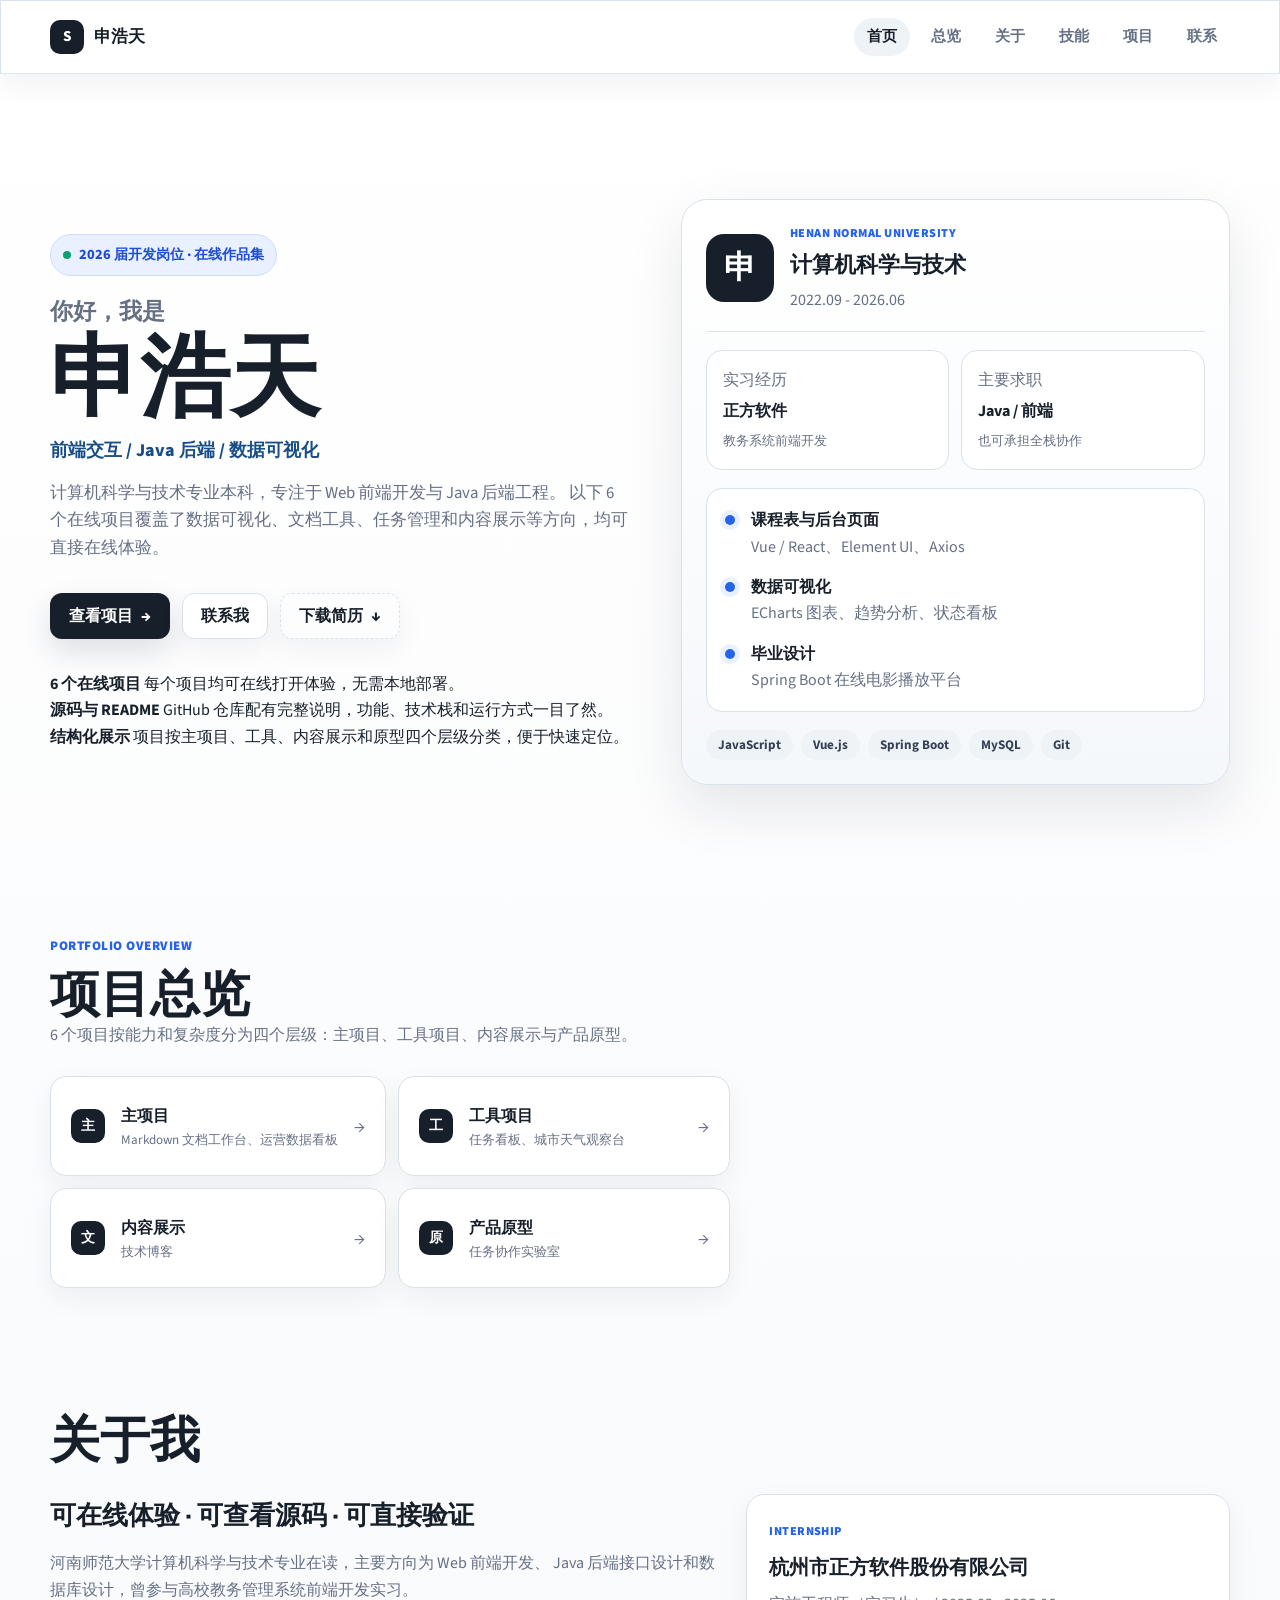
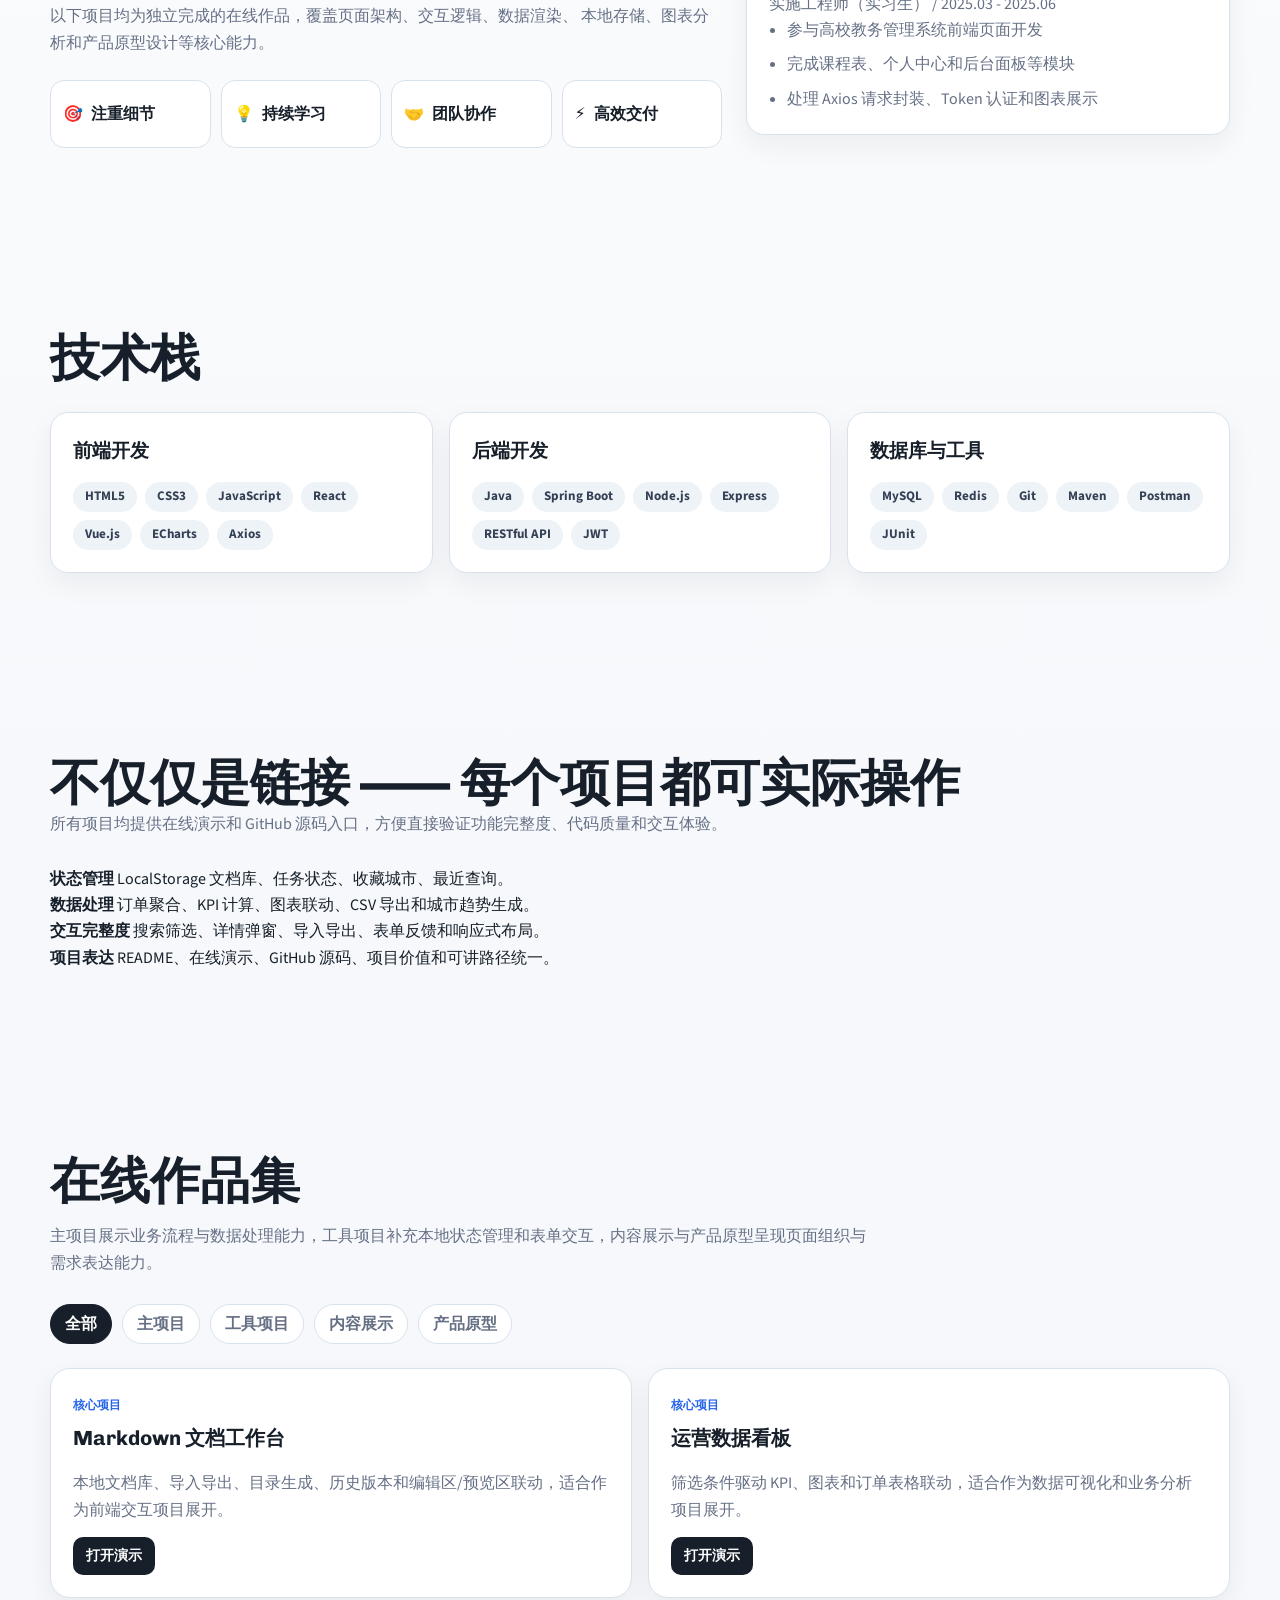
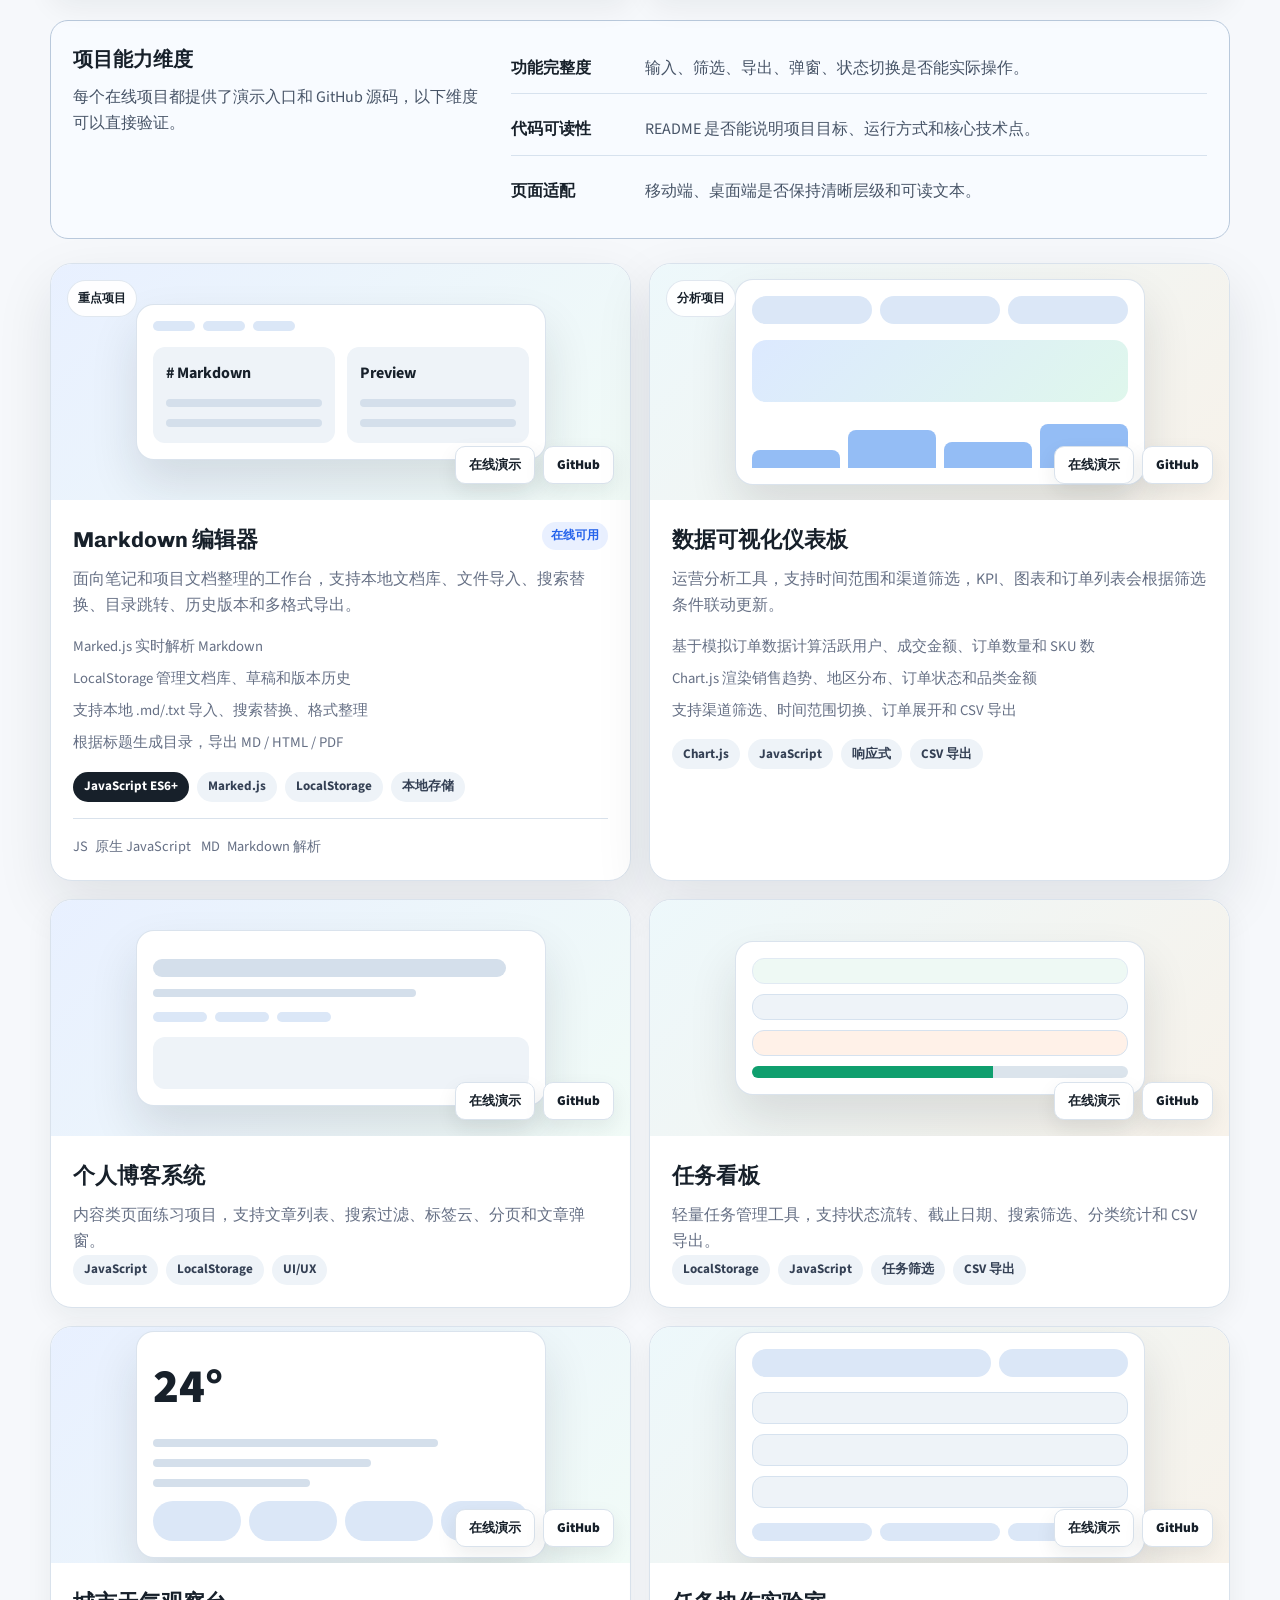
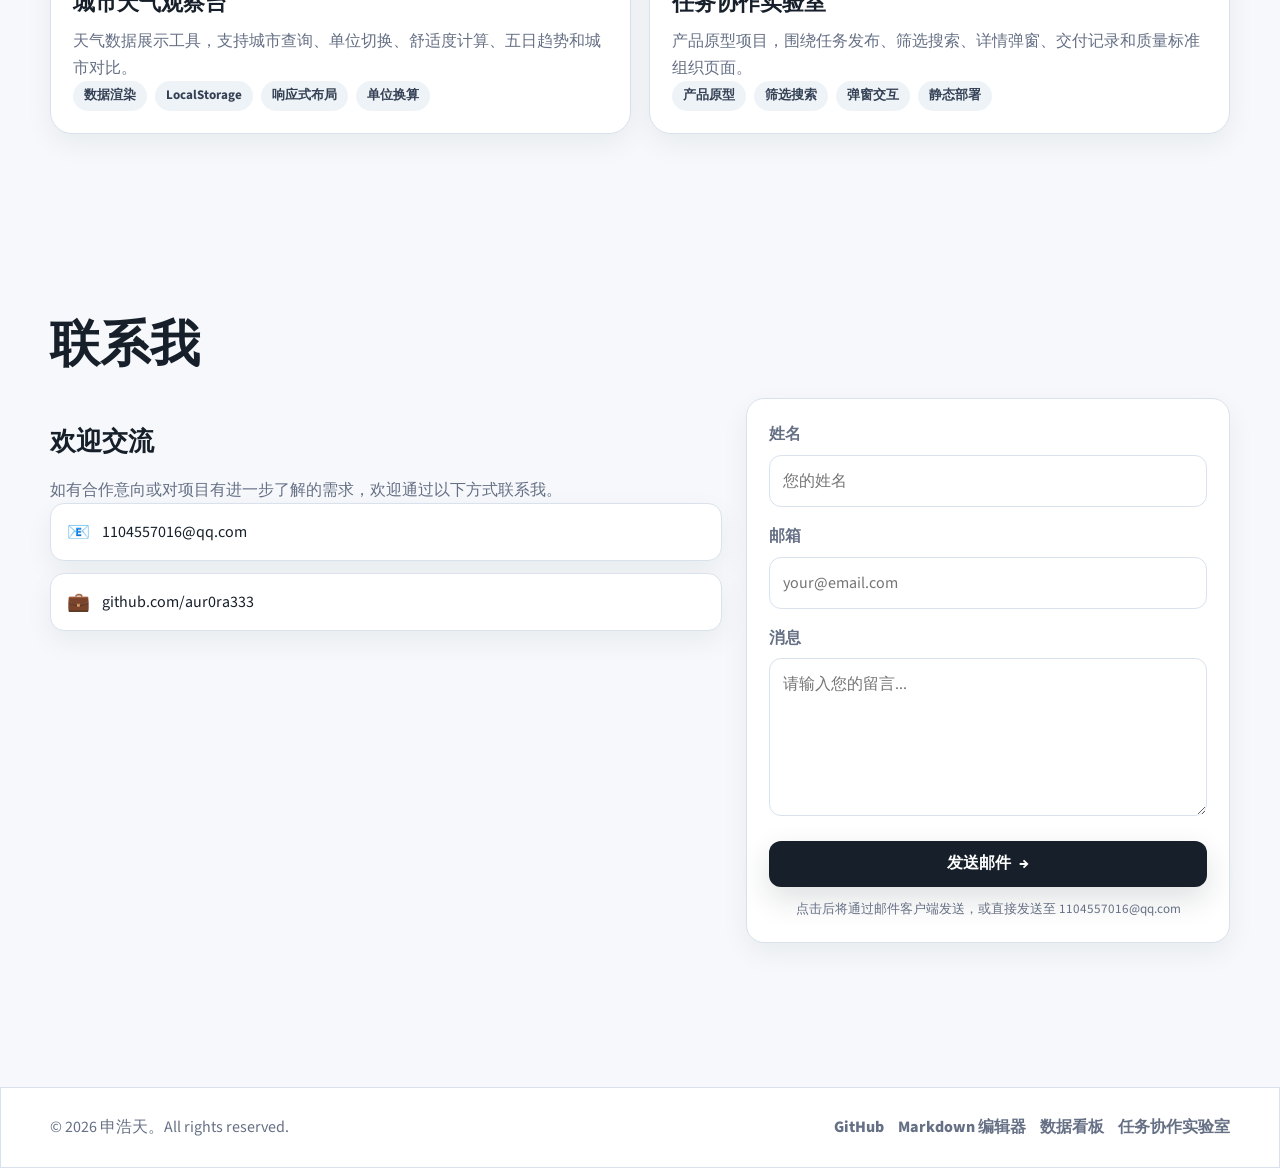
==== commit 3a909fc4: "项目总览优化: 2x2布局 + 可点击筛选 + hover动效 + 文案精简" ====
--- a/index.html
+++ b/index.html
@@ -135,36 +135,40 @@
             <div class="section-kicker">Portfolio Overview</div>
             <h2 class="section-title plain-title">项目总览</h2>
             <p class="section-lead">
-                6 个项目按能力和复杂度分为四个层级：主项目展示业务逻辑与数据处理，工具项目体现交互完整度，内容展示与产品原型呈现页面架构与需求表达能力。
+                6 个项目按能力和复杂度分为四个层级：主项目、工具项目、内容展示与产品原型。
             </p>
             <div class="overview-ledger">
-                <article class="overview-card">
+                <article class="overview-card" data-filter="primary" role="button" tabindex="0">
                     <span>主</span>
                     <div>
                         <h3>主项目</h3>
-                        <p>Markdown 文档工作台、运营数据看板，展示业务流程、数据状态管理和用户操作路径的完整设计。</p>
-                    </div>
+                        <p>Markdown 文档工作台、运营数据看板</p>
+                    </div>
+                    <i class="card-arrow">→</i>
                 </article>
-                <article class="overview-card">
+                <article class="overview-card" data-filter="tool" role="button" tabindex="0">
                     <span>工</span>
                     <div>
                         <h3>工具项目</h3>
-                        <p>任务看板、城市天气观察台，展示表单、筛选、本地存储、状态管理和响应式页面。</p>
-                    </div>
+                        <p>任务看板、城市天气观察台</p>
+                    </div>
+                    <i class="card-arrow">→</i>
                 </article>
-                <article class="overview-card">
+                <article class="overview-card" data-filter="content" role="button" tabindex="0">
                     <span>文</span>
                     <div>
                         <h3>内容展示</h3>
-                        <p>技术博客用于说明文章列表、搜索、标签、分页和弹窗等常见内容型页面能力。</p>
-                    </div>
+                        <p>技术博客</p>
+                    </div>
+                    <i class="card-arrow">→</i>
                 </article>
-                <article class="overview-card">
+                <article class="overview-card" data-filter="prototype" role="button" tabindex="0">
                     <span>原</span>
                     <div>
                         <h3>产品原型</h3>
-                        <p>任务协作实验室用于展示任务池、详情弹窗、交付记录和质量规则的产品页面结构。</p>
-                    </div>
+                        <p>任务协作实验室</p>
+                    </div>
+                    <i class="card-arrow">→</i>
                 </article>
             </div>
         </div>
--- a/styles.css
+++ b/styles.css
@@ -558,13 +558,15 @@
 
 .overview-section {
     padding-top: 34px;
-}
-
-.overview-grid {
+    padding-bottom: 34px;
+}
+
+.overview-ledger {
     display: grid;
-    grid-template-columns: repeat(4, 1fr);
-    gap: 14px;
-    margin-top: 24px;
+    grid-template-columns: repeat(2, 1fr);
+    gap: 12px;
+    margin-top: 20px;
+    max-width: 680px;
 }
 
 .overview-card,
@@ -575,32 +577,72 @@
 }
 
 .overview-card {
-    min-height: 220px;
-    border-radius: 18px;
-    padding: 20px;
+    min-height: 100px;
+    border-radius: 16px;
+    padding: 16px 20px;
+    cursor: pointer;
+    display: flex;
+    align-items: center;
+    gap: 16px;
+    transition: all 0.2s ease;
+    position: relative;
+}
+
+.overview-card:hover {
+    border-color: var(--ink);
+    box-shadow: var(--shadow-md);
+    transform: translateY(-2px);
+}
+
+.overview-card:focus-visible {
+    outline: 2px solid var(--ink);
+    outline-offset: 2px;
 }
 
 .overview-card span {
     display: inline-flex;
-    width: 38px;
-    height: 38px;
+    width: 34px;
+    height: 34px;
     align-items: center;
     justify-content: center;
-    margin-bottom: 18px;
-    border-radius: 12px;
+    flex-shrink: 0;
+    border-radius: 10px;
     background: var(--ink);
     color: #fff;
     font-weight: 900;
+    font-size: 0.88rem;
+}
+
+.overview-card div {
+    flex: 1;
+    min-width: 0;
 }
 
 .overview-card h3 {
-    margin-bottom: 8px;
-    font-size: 1.16rem;
+    margin-bottom: 2px;
+    font-size: 1rem;
 }
 
 .overview-card p {
     color: var(--muted);
-    font-size: 0.94rem;
+    font-size: 0.82rem;
+    line-height: 1.4;
+    white-space: nowrap;
+    overflow: hidden;
+    text-overflow: ellipsis;
+}
+
+.card-arrow {
+    flex-shrink: 0;
+    font-style: normal;
+    font-size: 1.1rem;
+    color: var(--muted);
+    transition: all 0.2s ease;
+}
+
+.overview-card:hover .card-arrow {
+    color: var(--ink);
+    transform: translateX(3px);
 }
 
 .projects-filter {
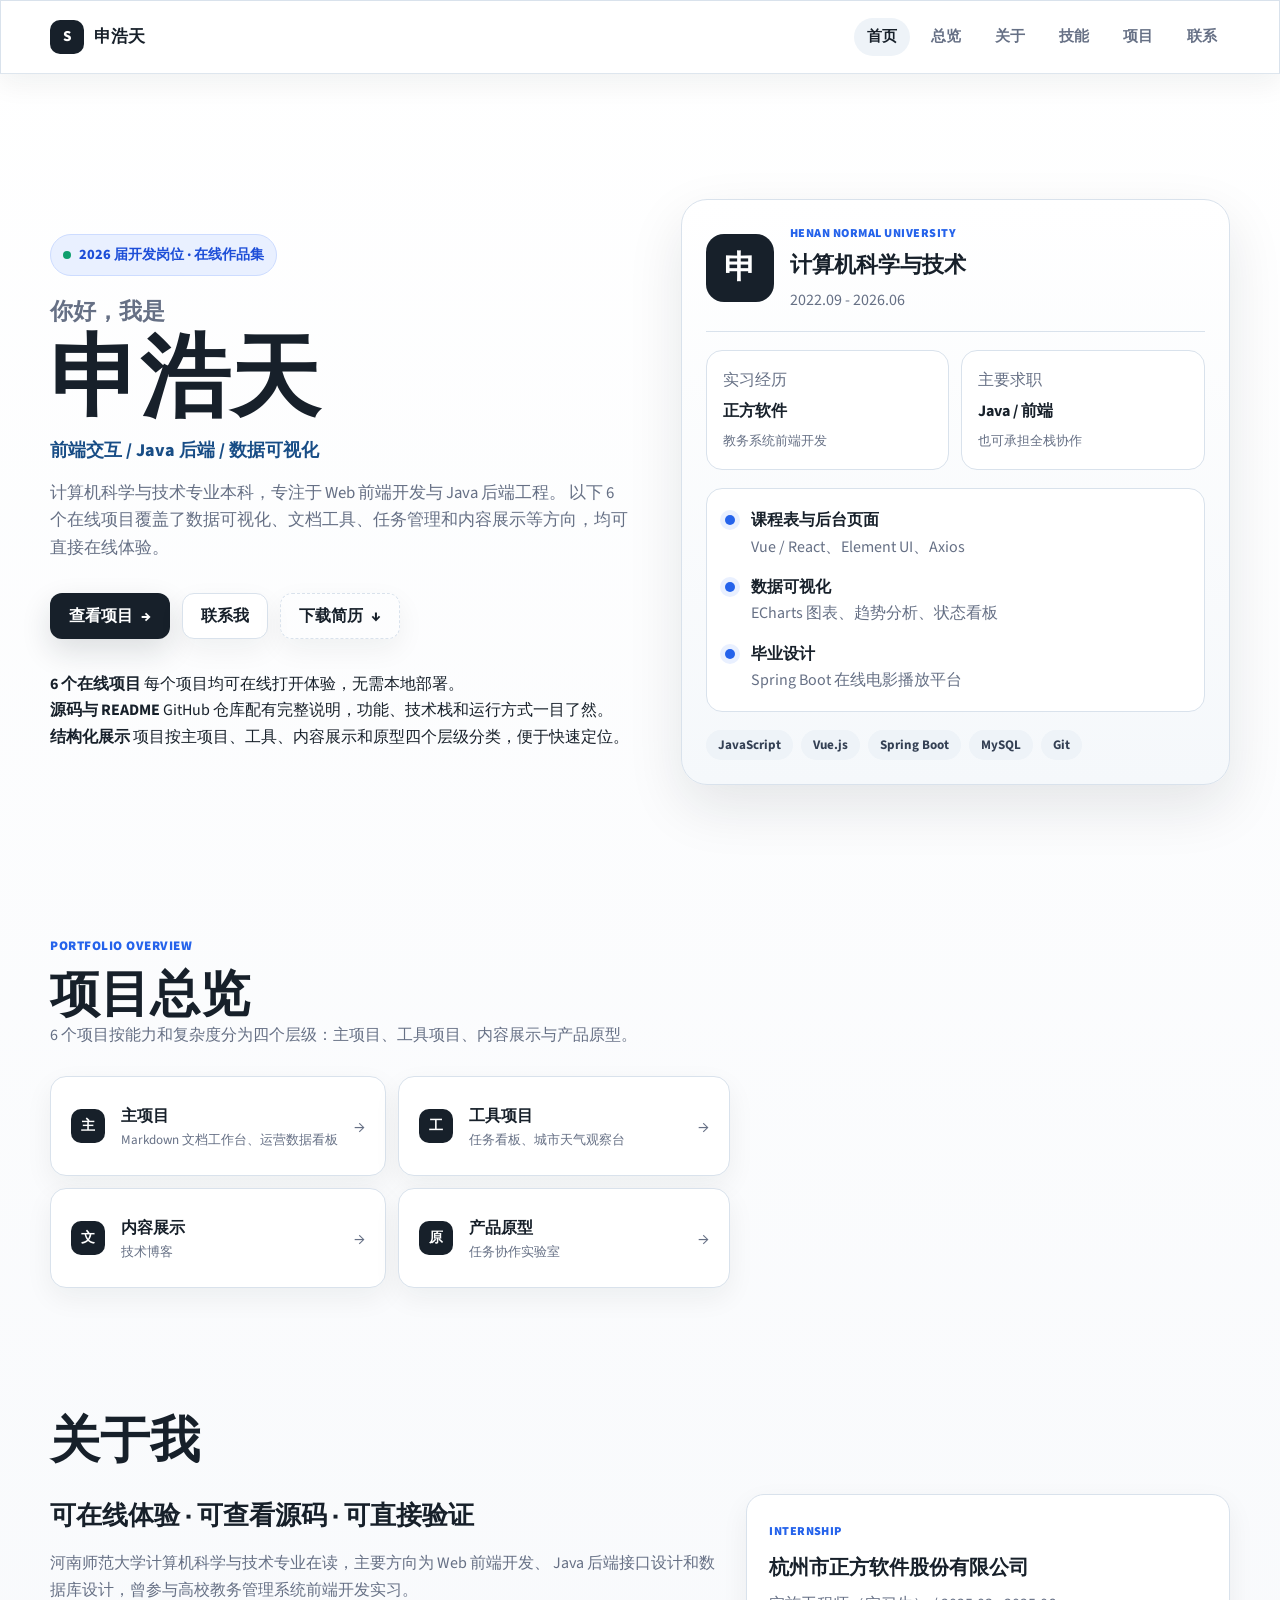
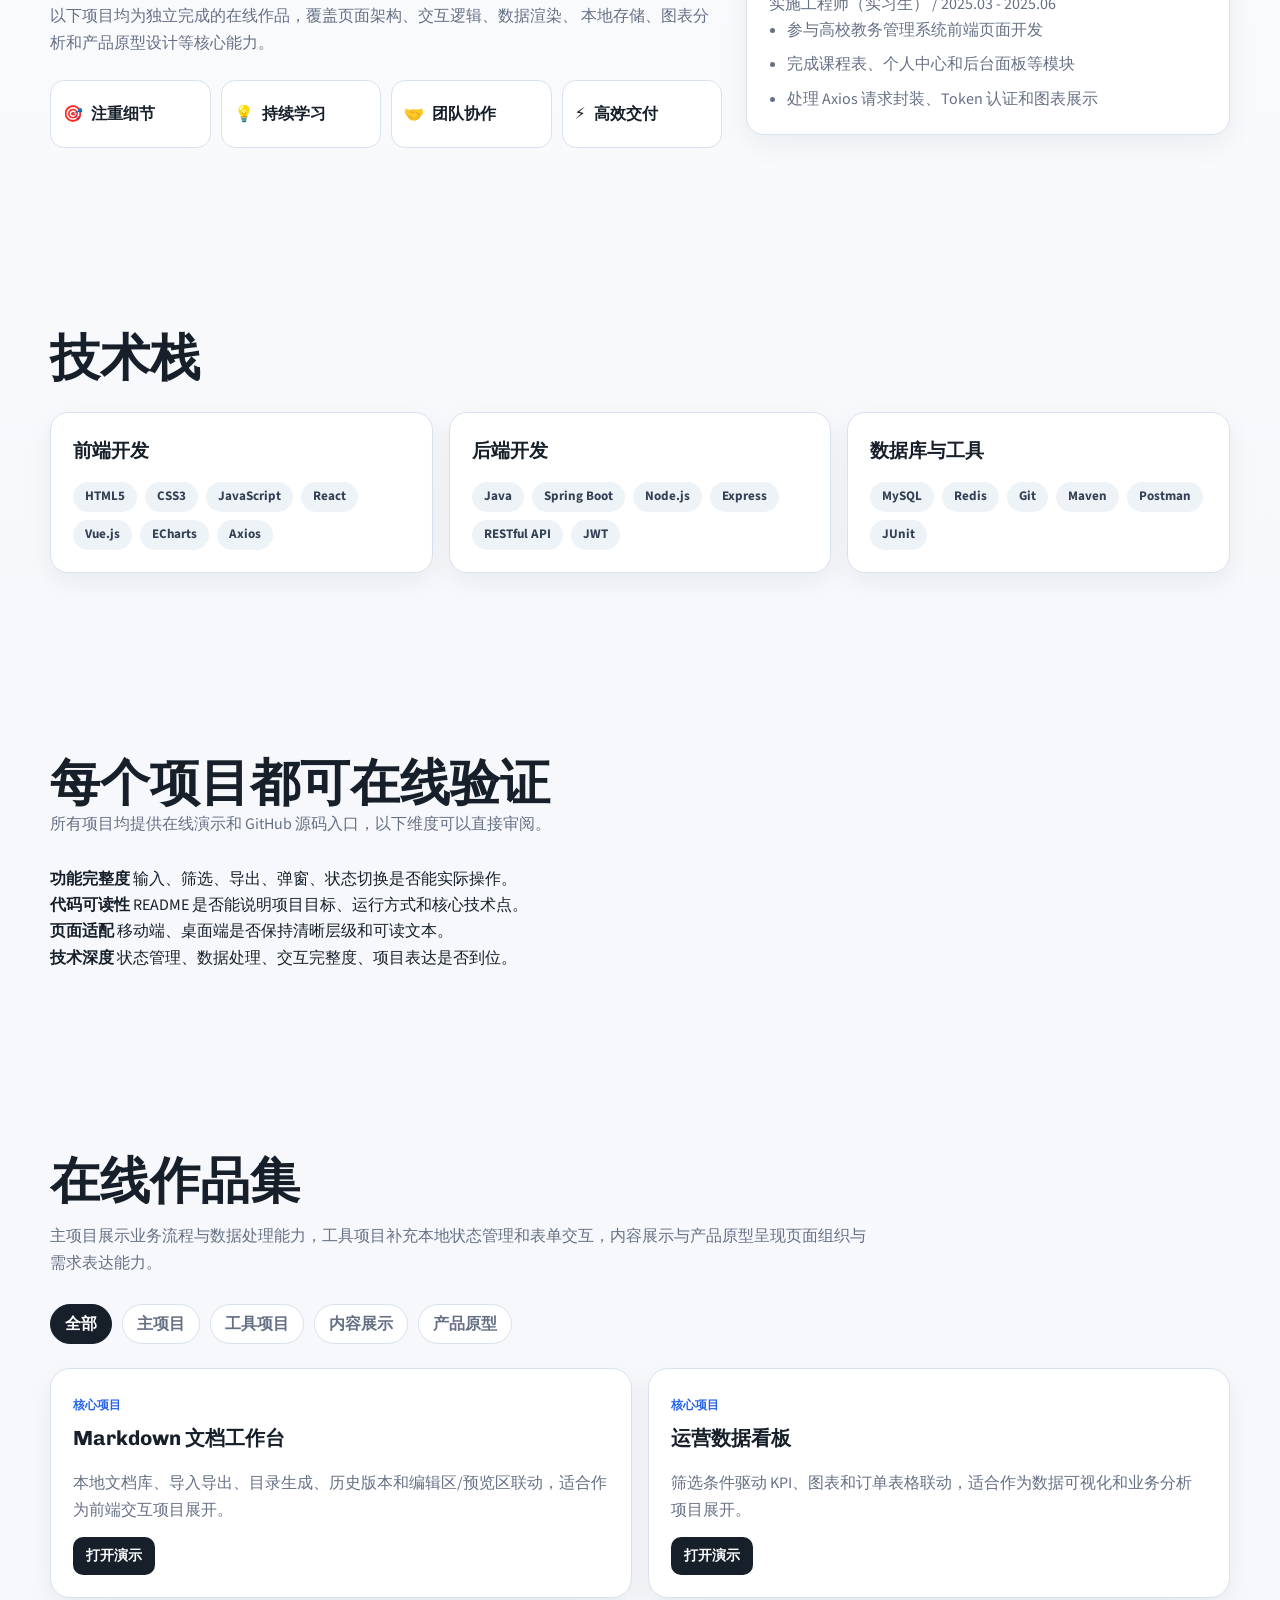
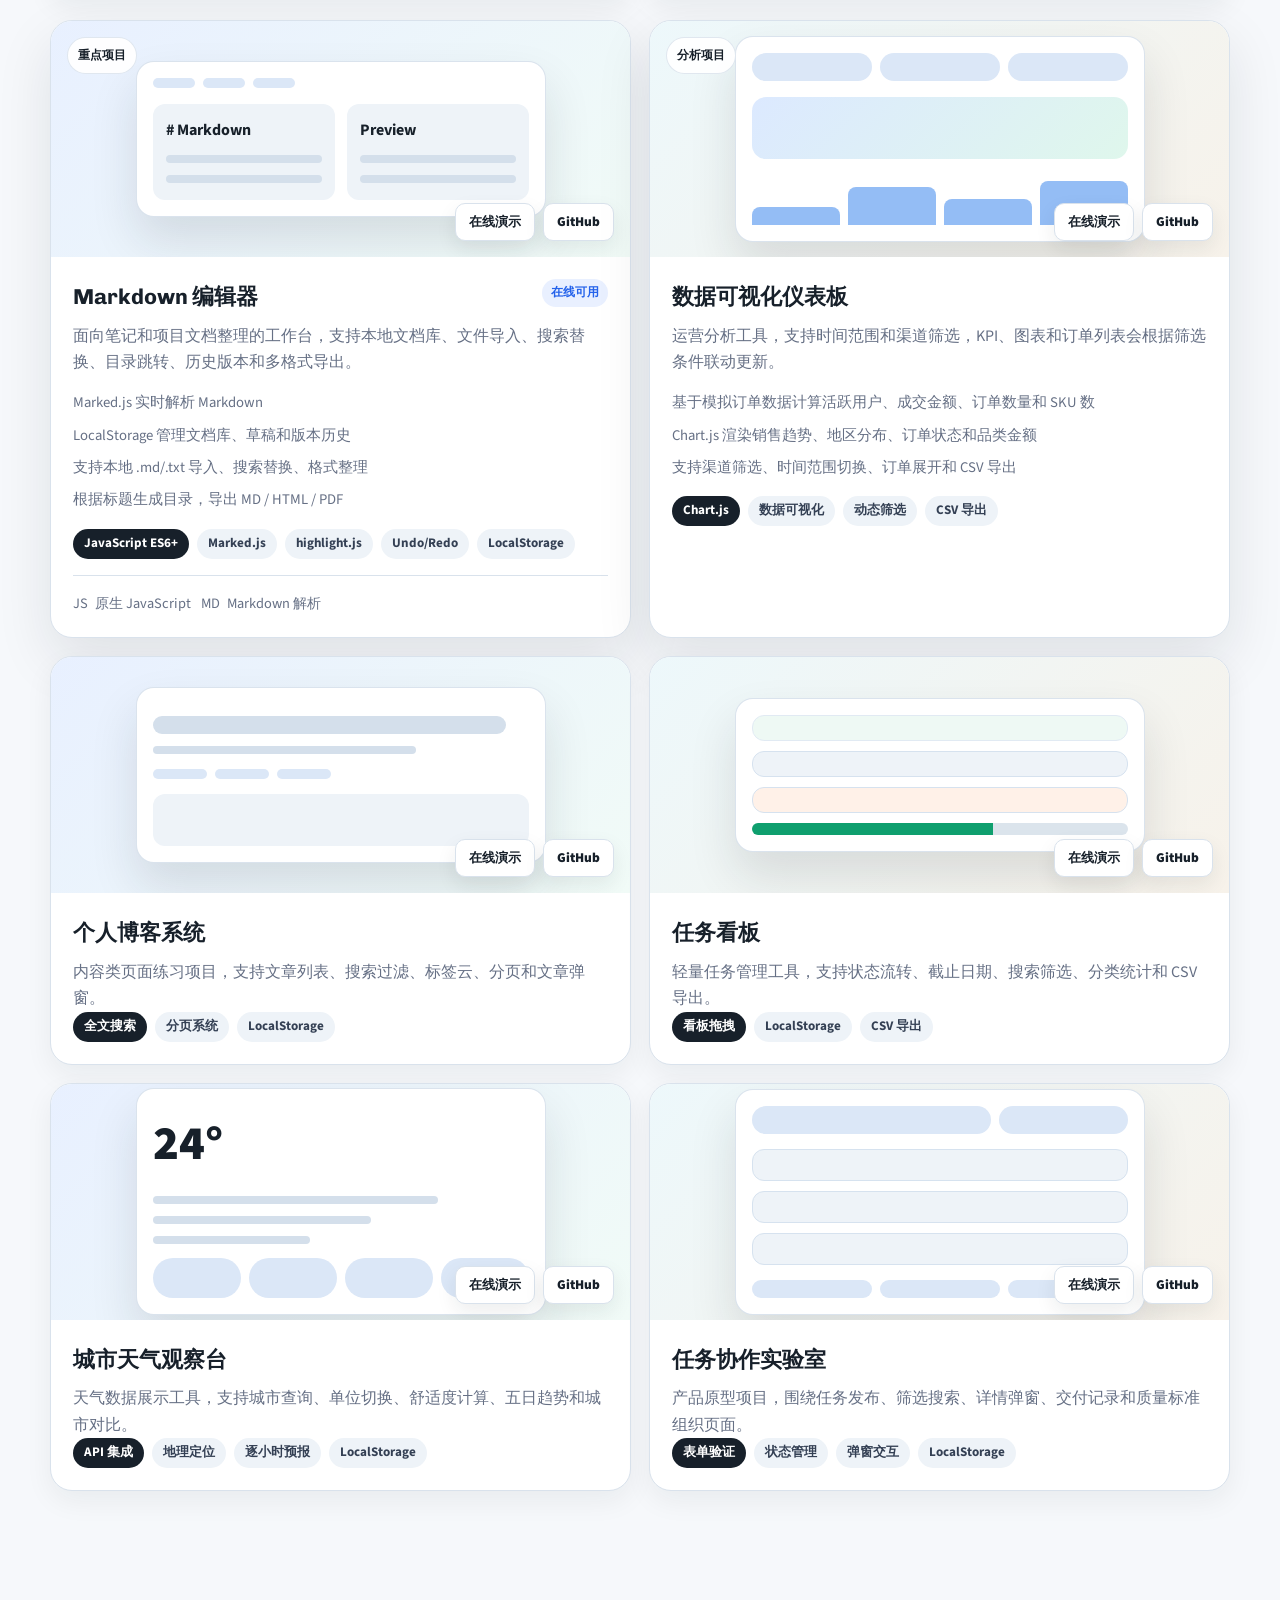
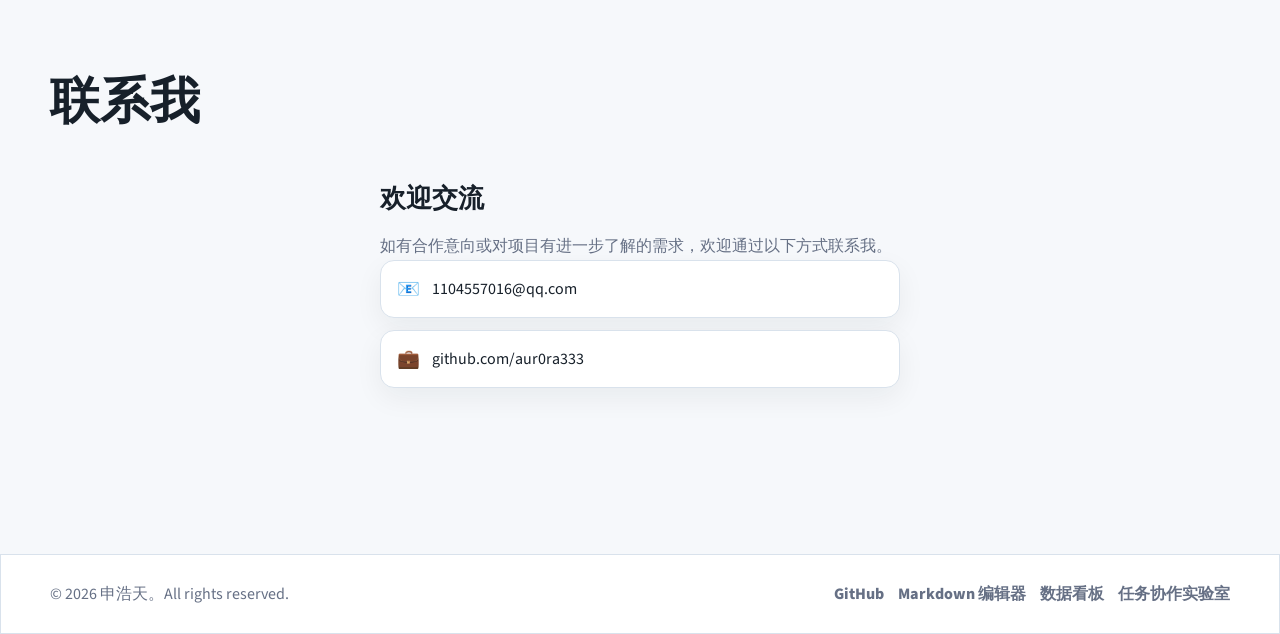
==== commit 90fe16ad: "四大优化: 真实简历页+技术标签升级+合并冗余区域+精简联系区" ====
--- a/index.html
+++ b/index.html
@@ -52,7 +52,7 @@
                 <a href="#contact" class="btn btn-secondary glass">
                     <span>联系我</span>
                 </a>
-                <a href="#" class="btn btn-outline glass" id="btn-resume" title="简历下载功能开发中">
+                <a href="resume.html" target="_blank" class="btn btn-outline glass">
                     <span>下载简历</span>
                     <span class="btn-icon">↓</span>
                 </a>
@@ -279,27 +279,27 @@
         <div class="section-container">
             <div class="depth-layout">
                 <div class="depth-copy">
-                    <h2 class="section-title plain-title">不仅仅是链接 —— 每个项目都可实际操作</h2>
+                    <h2 class="section-title plain-title">每个项目都可在线验证</h2>
                     <p class="section-lead">
-                        所有项目均提供在线演示和 GitHub 源码入口，方便直接验证功能完整度、代码质量和交互体验。
+                        所有项目均提供在线演示和 GitHub 源码入口，以下维度可以直接审阅。
                     </p>
                 </div>
                 <div class="depth-board">
                     <div class="depth-row">
-                        <strong>状态管理</strong>
-                        <span>LocalStorage 文档库、任务状态、收藏城市、最近查询。</span>
+                        <strong>功能完整度</strong>
+                        <span>输入、筛选、导出、弹窗、状态切换是否能实际操作。</span>
                     </div>
                     <div class="depth-row">
-                        <strong>数据处理</strong>
-                        <span>订单聚合、KPI 计算、图表联动、CSV 导出和城市趋势生成。</span>
+                        <strong>代码可读性</strong>
+                        <span>README 是否能说明项目目标、运行方式和核心技术点。</span>
                     </div>
                     <div class="depth-row">
-                        <strong>交互完整度</strong>
-                        <span>搜索筛选、详情弹窗、导入导出、表单反馈和响应式布局。</span>
+                        <strong>页面适配</strong>
+                        <span>移动端、桌面端是否保持清晰层级和可读文本。</span>
                     </div>
                     <div class="depth-row">
-                        <strong>项目表达</strong>
-                        <span>README、在线演示、GitHub 源码、项目价值和可讲路径统一。</span>
+                        <strong>技术深度</strong>
+                        <span>状态管理、数据处理、交互完整度、项目表达是否到位。</span>
                     </div>
                 </div>
             </div>
@@ -342,18 +342,6 @@
                     <p>筛选条件驱动 KPI、图表和订单表格联动，适合作为数据可视化和业务分析项目展开。</p>
                     <a href="https://aur0ra333.github.io/data-dashboard/" target="_blank">打开演示</a>
                 </article>
-            </div>
-
-            <div class="inspection-panel">
-                <div>
-                    <h3>项目能力维度</h3>
-                    <p>每个在线项目都提供了演示入口和 GitHub 源码，以下维度可以直接验证。</p>
-                </div>
-                <ul>
-                    <li><strong>功能完整度</strong><span>输入、筛选、导出、弹窗、状态切换是否能实际操作。</span></li>
-                    <li><strong>代码可读性</strong><span>README 是否能说明项目目标、运行方式和核心技术点。</span></li>
-                    <li><strong>页面适配</strong><span>移动端、桌面端是否保持清晰层级和可读文本。</span></li>
-                </ul>
             </div>
             
             <div class="projects-grid">
@@ -398,8 +386,9 @@
                         <div class="project-tags">
                             <span class="tag highlight">JavaScript ES6+</span>
                             <span class="tag">Marked.js</span>
+                            <span class="tag">highlight.js</span>
+                            <span class="tag">Undo/Redo</span>
                             <span class="tag">LocalStorage</span>
-                            <span class="tag">本地存储</span>
                         </div>
                         <div class="project-stats">
                             <div class="stat-item">
@@ -439,9 +428,9 @@
                             <li>支持渠道筛选、时间范围切换、订单展开和 CSV 导出</li>
                         </ul>
                         <div class="project-tags">
-                            <span class="tag">Chart.js</span>
-                            <span class="tag">JavaScript</span>
-                            <span class="tag">响应式</span>
+                            <span class="tag highlight">Chart.js</span>
+                            <span class="tag">数据可视化</span>
+                            <span class="tag">动态筛选</span>
                             <span class="tag">CSV 导出</span>
                         </div>
                     </div>
@@ -467,9 +456,9 @@
                             内容类页面练习项目，支持文章列表、搜索过滤、标签云、分页和文章弹窗。
                         </p>
                         <div class="project-tags">
-                            <span class="tag">JavaScript</span>
+                            <span class="tag highlight">全文搜索</span>
+                            <span class="tag">分页系统</span>
                             <span class="tag">LocalStorage</span>
-                            <span class="tag">UI/UX</span>
                         </div>
                     </div>
                 </div>
@@ -494,9 +483,8 @@
                             轻量任务管理工具，支持状态流转、截止日期、搜索筛选、分类统计和 CSV 导出。
                         </p>
                         <div class="project-tags">
+                            <span class="tag highlight">看板拖拽</span>
                             <span class="tag">LocalStorage</span>
-                            <span class="tag">JavaScript</span>
-                            <span class="tag">任务筛选</span>
                             <span class="tag">CSV 导出</span>
                         </div>
                     </div>
@@ -521,10 +509,10 @@
                             天气数据展示工具，支持城市查询、单位切换、舒适度计算、五日趋势和城市对比。
                         </p>
                         <div class="project-tags">
-                            <span class="tag">数据渲染</span>
+                            <span class="tag highlight">API 集成</span>
+                            <span class="tag">地理定位</span>
+                            <span class="tag">逐小时预报</span>
                             <span class="tag">LocalStorage</span>
-                            <span class="tag">响应式布局</span>
-                            <span class="tag">单位换算</span>
                         </div>
                     </div>
                 </div>
@@ -552,10 +540,10 @@
                             产品原型项目，围绕任务发布、筛选搜索、详情弹窗、交付记录和质量标准组织页面。
                         </p>
                         <div class="project-tags">
-                            <span class="tag">产品原型</span>
-                            <span class="tag">筛选搜索</span>
+                            <span class="tag highlight">表单验证</span>
+                            <span class="tag">状态管理</span>
                             <span class="tag">弹窗交互</span>
-                            <span class="tag">静态部署</span>
+                            <span class="tag">LocalStorage</span>
                         </div>
                     </div>
                 </div>
@@ -587,25 +575,6 @@
                         </a>
                     </div>
                 </div>
-                <form class="contact-form glass" id="contact-form">
-                    <div class="form-group">
-                        <label for="name">姓名</label>
-                        <input type="text" id="name" name="name" placeholder="您的姓名" />
-                    </div>
-                    <div class="form-group">
-                        <label for="email">邮箱</label>
-                        <input type="email" id="email" name="email" placeholder="your@email.com" />
-                    </div>
-                    <div class="form-group">
-                        <label for="message">消息</label>
-                        <textarea id="message" name="message" rows="5" placeholder="请输入您的留言..."></textarea>
-                    </div>
-                    <a href="mailto:1104557016@qq.com" class="btn btn-primary btn-glow btn-full">
-                        <span>发送邮件</span>
-                        <span class="btn-icon">→</span>
-                    </a>
-                    <p class="form-hint">点击后将通过邮件客户端发送，或直接发送至 1104557016@qq.com</p>
-                </form>
             </div>
         </div>
     </section>
--- a/styles.css
+++ b/styles.css
@@ -460,18 +460,26 @@
     color: var(--muted);
 }
 
-.about-grid,
-.contact-grid {
+.about-grid {
     display: grid;
     grid-template-columns: minmax(0, 1fr) minmax(340px, 0.72fr);
     gap: 24px;
     align-items: start;
 }
 
+.contact-grid {
+    display: flex;
+    justify-content: center;
+}
+
+.contact-grid .contact-info {
+    max-width: 520px;
+    width: 100%;
+}
+
 .about-content,
 .experience-card,
 .contact-info,
-.contact-form,
 .skill-category {
     border-radius: var(--radius);
 }
@@ -711,53 +719,6 @@
     color: var(--blue);
     font-size: 0.78rem;
     font-weight: 900;
-}
-
-.inspection-panel {
-    display: grid;
-    grid-template-columns: minmax(260px, 0.75fr) minmax(0, 1.25fr);
-    gap: 20px;
-    margin: 0 0 24px;
-    padding: 22px;
-    border: 1px solid #b9c9dc;
-    border-radius: 18px;
-    background: #f8fbff;
-}
-
-.inspection-panel h3 {
-    margin-bottom: 8px;
-    font-size: 1.24rem;
-}
-
-.inspection-panel p {
-    color: #475467;
-    max-width: 54ch;
-}
-
-.inspection-panel ul {
-    display: grid;
-    gap: 10px;
-    list-style: none;
-}
-
-.inspection-panel li {
-    display: grid;
-    grid-template-columns: 120px 1fr;
-    gap: 14px;
-    padding: 12px 0;
-    border-bottom: 1px solid #d7e2ee;
-}
-
-.inspection-panel li:last-child {
-    border-bottom: 0;
-}
-
-.inspection-panel strong {
-    color: var(--ink);
-}
-
-.inspection-panel span {
-    color: #475467;
 }
 
 .projects-grid {
@@ -1127,46 +1088,6 @@
     font-size: 1.15rem;
 }
 
-.contact-form {
-    padding: 22px;
-}
-
-.form-group {
-    margin-bottom: 16px;
-}
-
-.form-group label {
-    display: block;
-    margin-bottom: 7px;
-    color: var(--muted);
-    font-weight: 800;
-}
-
-.form-group input,
-.form-group textarea {
-    width: 100%;
-    border: 1px solid var(--line);
-    border-radius: 12px;
-    background: #fff;
-    color: var(--ink);
-    padding: 12px 13px;
-    outline: none;
-    resize: vertical;
-}
-
-.form-group input:focus,
-.form-group textarea:focus {
-    border-color: var(--blue);
-    box-shadow: 0 0 0 3px rgba(37, 99, 235, 0.12);
-}
-
-.form-hint {
-    margin-top: 12px;
-    color: var(--muted);
-    font-size: 0.82rem;
-    text-align: center;
-}
-
 .footer {
     margin-top: 52px;
     padding: 26px 0;
@@ -1218,9 +1139,8 @@
 
     .skills-grid,
     .projects-grid,
-    .overview-grid,
-    .case-study-grid,
-    .inspection-panel {
+    .overview-ledger,
+    .case-study-grid {
         grid-template-columns: 1fr;
     }
 
@@ -1264,11 +1184,6 @@
     .footer-content {
         align-items: flex-start;
         flex-direction: column;
-    }
-
-    .inspection-panel li {
-        grid-template-columns: 1fr;
-        gap: 4px;
     }
 }
 
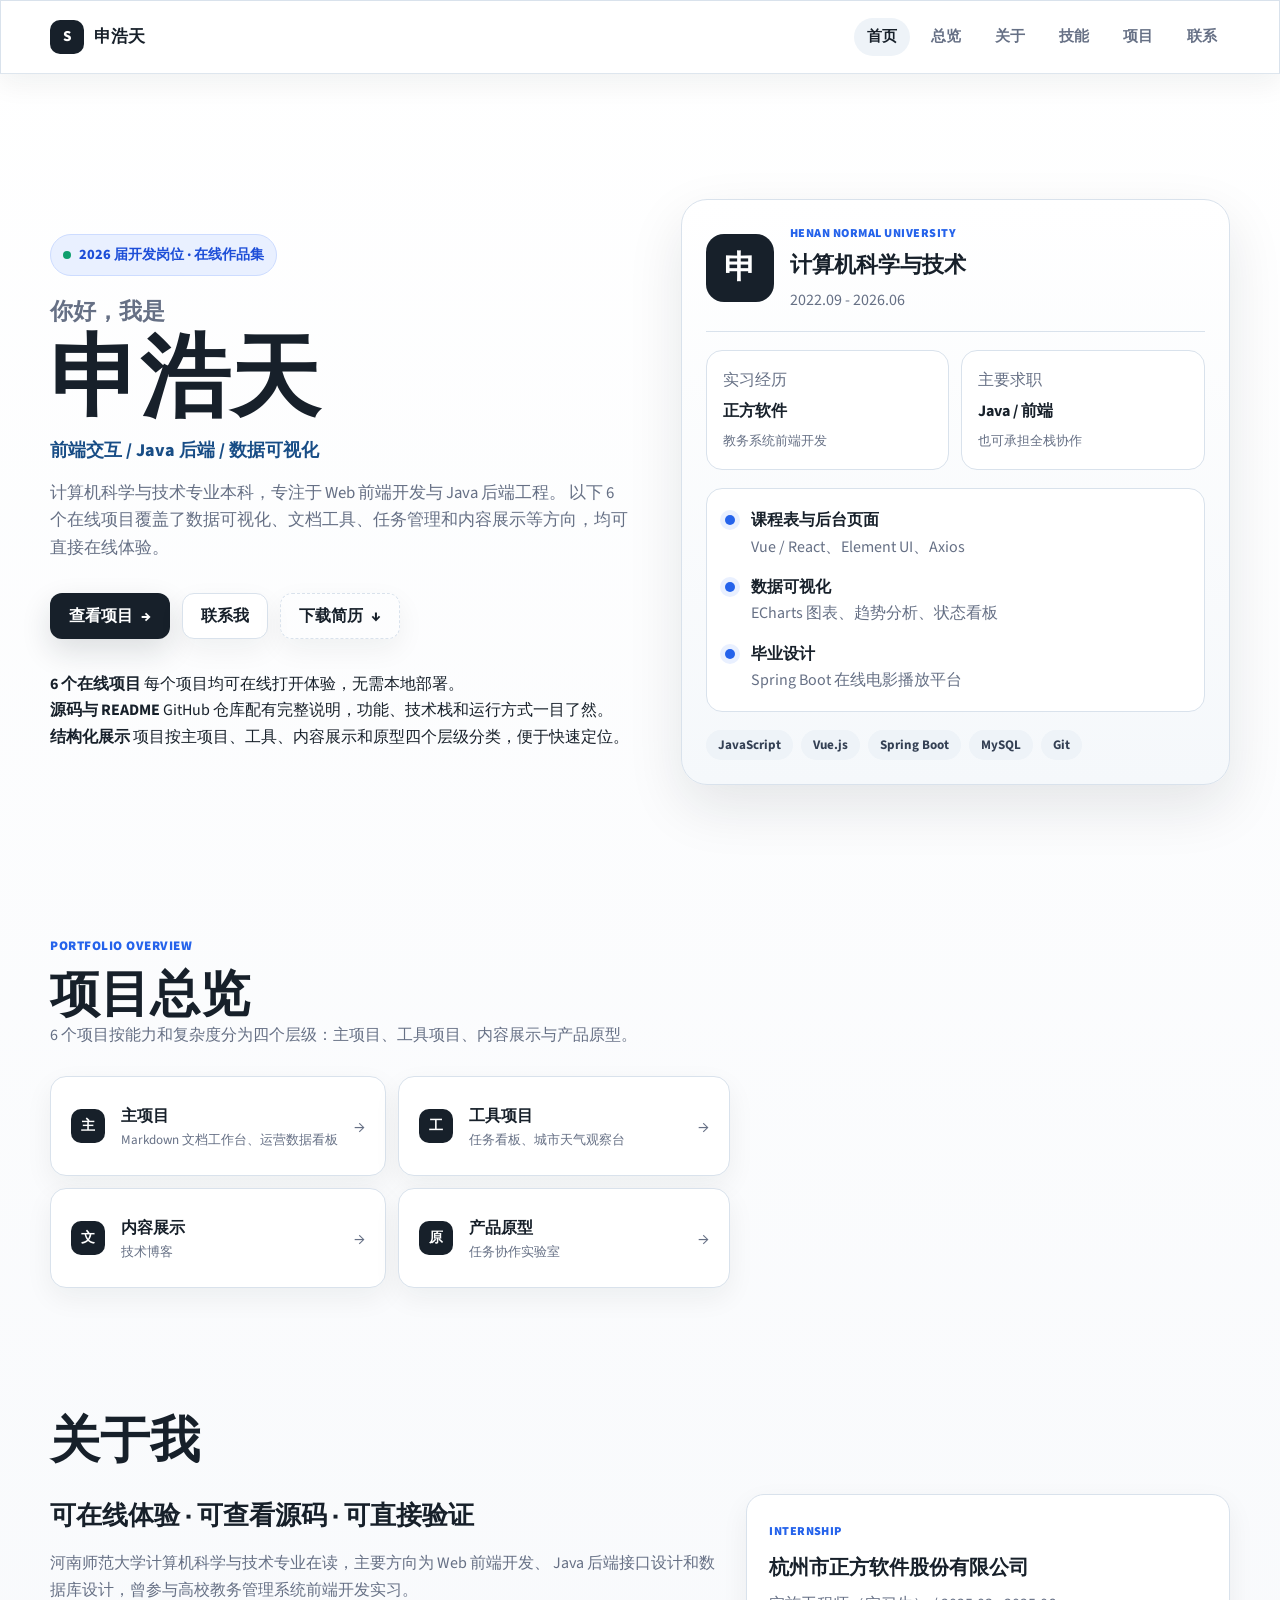
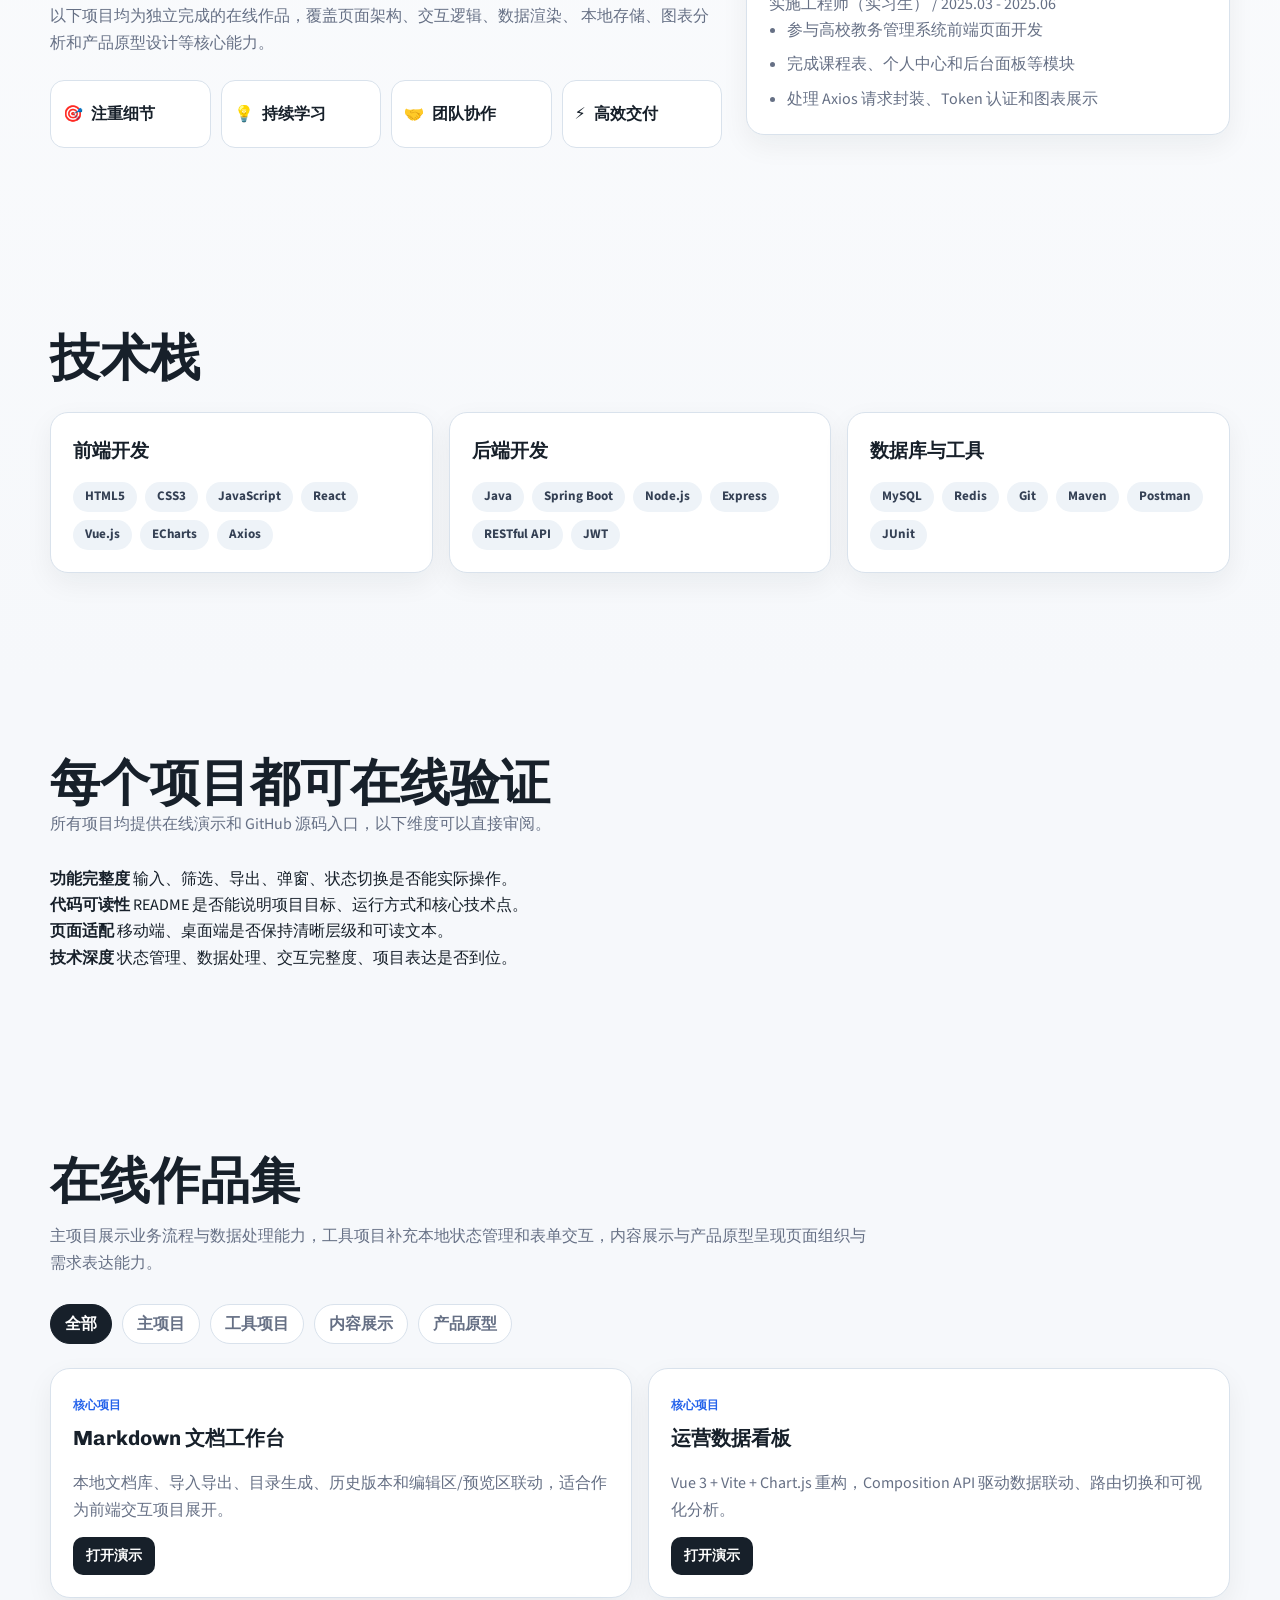
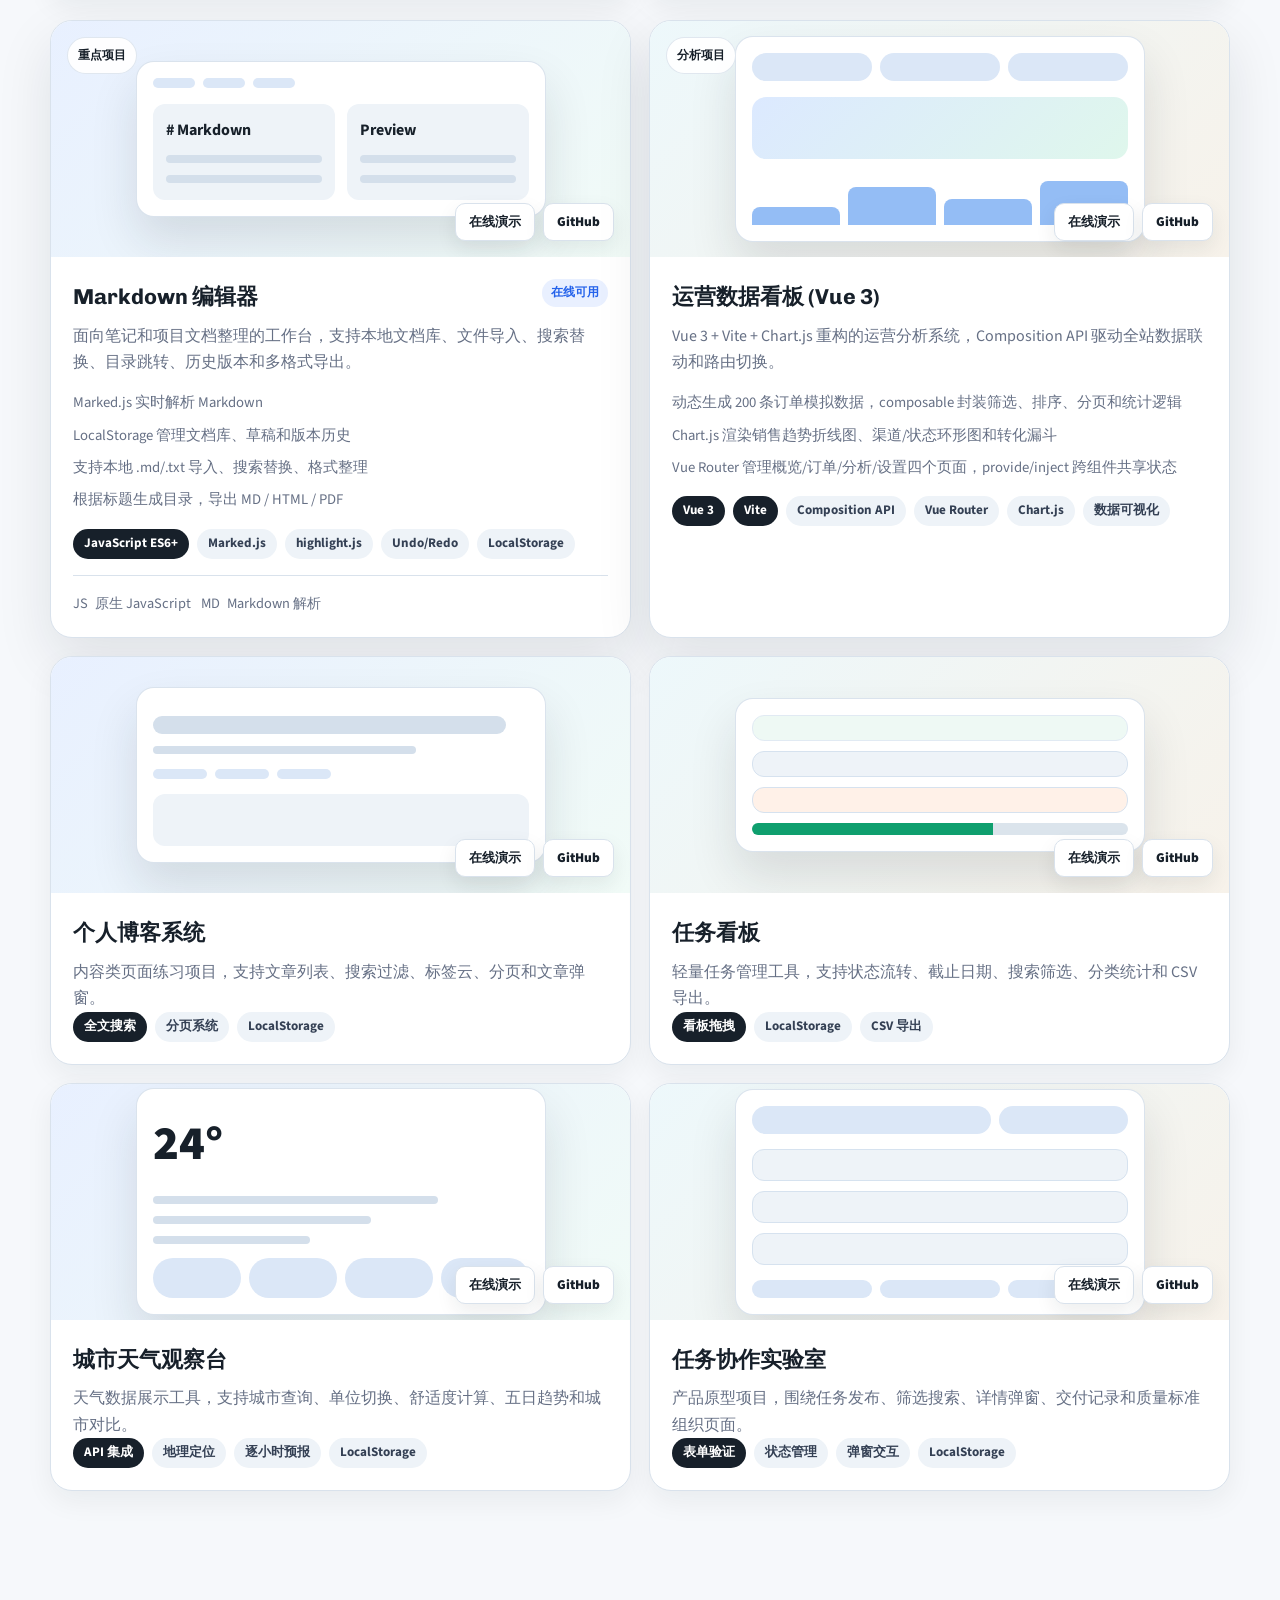
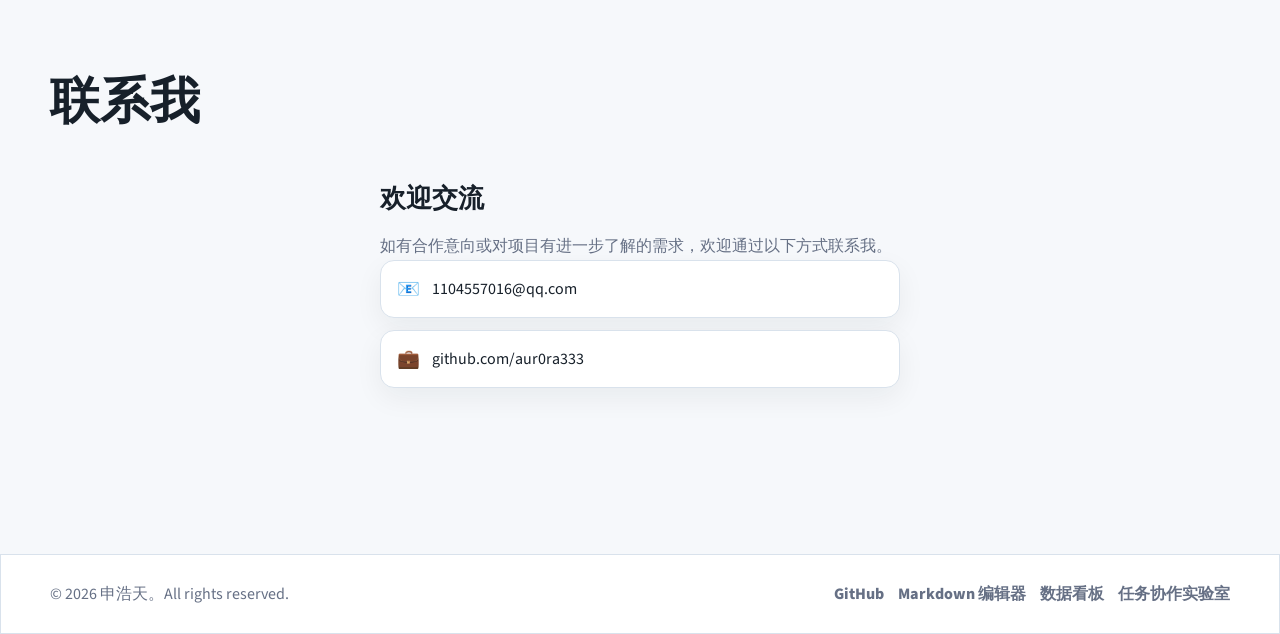
==== commit d7107935: "feat: 数据看板链接更新为 Vue 3 重构版" ====
--- a/index.html
+++ b/index.html
@@ -339,8 +339,8 @@
                         <span class="case-label">核心项目</span>
                         <h3>运营数据看板</h3>
                     </div>
-                    <p>筛选条件驱动 KPI、图表和订单表格联动，适合作为数据可视化和业务分析项目展开。</p>
-                    <a href="https://aur0ra333.github.io/data-dashboard/" target="_blank">打开演示</a>
+                    <p>Vue 3 + Vite + Chart.js 重构，Composition API 驱动数据联动、路由切换和可视化分析。</p>
+                    <a href="https://aur0ra333.github.io/vue-dashboard/" target="_blank">打开演示</a>
                 </article>
             </div>
             
@@ -413,25 +413,27 @@
                             <div class="chart-bars"><span></span><span></span><span></span><span></span></div>
                         </div>
                         <div class="project-overlay">
-                            <a href="https://aur0ra333.github.io/data-dashboard/" target="_blank" class="btn-view-project">在线演示</a>
-                            <a href="https://github.com/aur0ra333/data-dashboard" target="_blank" class="btn-view-project">GitHub</a>
+                            <a href="https://aur0ra333.github.io/vue-dashboard/" target="_blank" class="btn-view-project">在线演示</a>
+                            <a href="https://github.com/aur0ra333/vue-dashboard" target="_blank" class="btn-view-project">GitHub</a>
                         </div>
                     </div>
                     <div class="project-content">
-                        <h3 class="project-title">数据可视化仪表板</h3>
+                        <h3 class="project-title">运营数据看板 (Vue 3)</h3>
                         <p class="project-description">
-                            运营分析工具，支持时间范围和渠道筛选，KPI、图表和订单列表会根据筛选条件联动更新。
+                            Vue 3 + Vite + Chart.js 重构的运营分析系统，Composition API 驱动全站数据联动和路由切换。
                         </p>
                         <ul class="project-features">
-                            <li>基于模拟订单数据计算活跃用户、成交金额、订单数量和 SKU 数</li>
-                            <li>Chart.js 渲染销售趋势、地区分布、订单状态和品类金额</li>
-                            <li>支持渠道筛选、时间范围切换、订单展开和 CSV 导出</li>
+                            <li>动态生成 200 条订单模拟数据，composable 封装筛选、排序、分页和统计逻辑</li>
+                            <li>Chart.js 渲染销售趋势折线图、渠道/状态环形图和转化漏斗</li>
+                            <li>Vue Router 管理概览/订单/分析/设置四个页面，provide/inject 跨组件共享状态</li>
                         </ul>
                         <div class="project-tags">
-                            <span class="tag highlight">Chart.js</span>
+                            <span class="tag highlight">Vue 3</span>
+                            <span class="tag highlight">Vite</span>
+                            <span class="tag">Composition API</span>
+                            <span class="tag">Vue Router</span>
+                            <span class="tag">Chart.js</span>
                             <span class="tag">数据可视化</span>
-                            <span class="tag">动态筛选</span>
-                            <span class="tag">CSV 导出</span>
                         </div>
                     </div>
                 </div>
@@ -586,7 +588,7 @@
             <div class="social-links">
                 <a href="https://github.com/aur0ra333" class="social-link">GitHub</a>
                 <a href="https://aur0ra333.github.io/markdown-editor/" class="social-link">Markdown 编辑器</a>
-                <a href="https://aur0ra333.github.io/data-dashboard/" class="social-link">数据看板</a>
+                <a href="https://aur0ra333.github.io/vue-dashboard/" class="social-link">数据看板</a>
                 <a href="https://aur0ra333.github.io/ai-hire-humans/" class="social-link">任务协作实验室</a>
             </div>
         </div>
